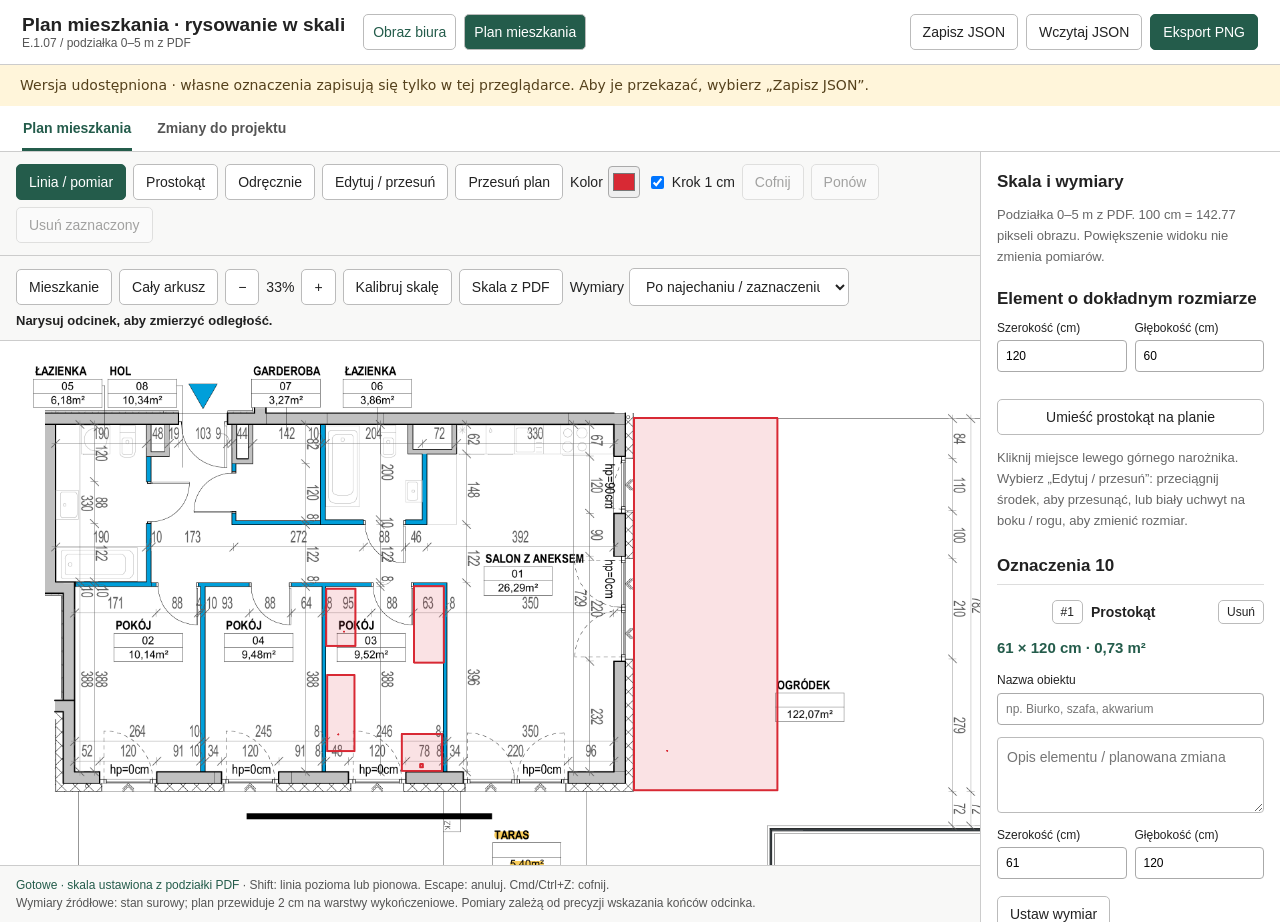
==== plan.html @ 61bb0e5c "Publish apartment plan and project changes for GitHub Pages" ====
<!doctype html><html lang="pl"><meta charset="utf-8"><meta name="viewport" content="width=device-width, initial-scale=1"><meta name="robots" content="noindex, nofollow"><title>Plan mieszkania — pomiary w cm</title>
<style>
*{box-sizing:border-box}body{margin:0;font:14px -apple-system,BlinkMacSystemFont,'Segoe UI',sans-serif;background:#e9e9e7;color:#222}header{display:flex;align-items:center;gap:18px;padding:14px 22px;background:#fff;border-bottom:1px solid #ccc;flex-wrap:wrap}h1{font-size:19px;margin:0}header p{margin:0;color:#555;font-size:12px}button,select{font:inherit;padding:9px 12px;border:1px solid #bbb;background:#fff;border-radius:5px;color:#222;cursor:pointer}button:hover{background:#eee}button:disabled{opacity:.4;cursor:default}button.active,button.primary{background:#245c4b;color:white;border-color:#245c4b}button:focus-visible,textarea:focus-visible{outline:3px solid #368bdb;outline-offset:2px}.actions{margin-left:auto;display:flex;gap:8px;flex-wrap:wrap}.layout{display:grid;grid-template-columns:minmax(0,1fr) 300px;height:calc(100dvh - 76px)}main{min-width:0;display:flex;flex-direction:column}.toolbar{padding:12px 16px;display:flex;align-items:center;gap:7px;flex-wrap:wrap;background:#f8f8f7;border-bottom:1px solid #ccc}.toolbar label{display:flex;align-items:center;gap:5px}input[type=color]{width:32px;height:32px;padding:2px;border:1px solid #aaa;border-radius:4px}.zoom{margin-left:auto;display:flex;align-items:center;gap:6px}.viewport{flex:1;overflow:auto;padding:24px;min-height:240px}.board{position:relative;margin:auto;line-height:0;box-shadow:0 5px 24px #0002}.board img{width:100%;display:block;user-select:none}.board canvas{position:absolute;inset:0;width:100%;height:100%;touch-action:none;cursor:crosshair}footer{padding:10px 16px;background:#f8f8f7;border-top:1px solid #ccc;font-size:12px;color:#555;line-height:1.5}aside{background:#fff;border-left:1px solid #ccc;overflow:auto;padding:20px 16px}aside h2{font-size:17px;margin:0 0 8px}.hint{font-size:13px;color:#666;line-height:1.6}.item{border-top:1px solid #ddd;padding:15px 0}.item.selected{background:#f0f5f2}.itemhead{display:flex;align-items:center;gap:8px;margin-bottom:9px}.badge{border-radius:50%;color:#fff;width:25px;height:25px;display:grid;place-items:center;font-weight:700}.itemhead button{margin-left:auto;padding:4px 8px;font-size:12px}textarea{width:100%;resize:vertical;min-height:76px;border:1px solid #bbb;border-radius:4px;padding:9px;font:inherit;line-height:1.5}.empty{padding:26px 0;color:#666;line-height:1.7}#status{color:#245c4b}#toast{position:fixed;bottom:22px;left:22px;max-width:80vw;background:#222;color:white;padding:12px 18px;border-radius:5px;display:none;z-index:9}@media(max-width:750px){header{padding:12px;gap:10px}.actions{margin-left:0}.layout{height:auto;display:flex;flex-direction:column}.viewport{height:55vh;flex:auto;padding:10px}aside{border-left:0;border-top:1px solid #ccc}.toolbar{padding:10px}.zoom{margin-left:0}footer{font-size:11px}}
main{min-height:0}.viewport{min-height:0}@media(max-width:750px){.viewport{min-height:240px}}
</style>
<style>nav{display:flex;gap:8px}nav a{color:#245c4b;padding:9px;border:1px solid #bbb;border-radius:5px;text-decoration:none}nav a[aria-current]{background:#245c4b;color:white}input[type=number]{width:100%;font:inherit;padding:8px;border:1px solid #aaa;border-radius:4px;margin:5px 0}.dimensions{display:flex;gap:8px;margin:12px 0}.dimensions label{flex:1;min-width:0;font-size:12px}.measurement{font-size:15px;font-weight:600;color:#245c4b}#live{font-size:13px}#calibration{padding:10px;background:#f0f5f2}.layout{height:calc(100dvh - 80px)}@media(max-width:750px){.layout{height:auto}#live{width:100%}}</style><style>input[type=text]{width:100%;font:inherit;padding:8px;border:1px solid #aaa;border-radius:4px;margin:6px 0 12px}#dimensionMode{max-width:220px}.item>label{font-size:12px}</style><style>
.changes-numbered{position:relative;padding-left:28px}.changes-numbered::before{content:attr(data-number);position:absolute;left:0;color:#245c4b;font-weight:600;font-size:14px}
/* Second reading tab extends the existing green and neutral editor. */
[hidden]{display:none!important}.project-tabs{display:flex;gap:24px;padding:0 22px;background:#fff;border-bottom:1px solid #ccc}.project-tabs button{border:0;border-bottom:3px solid transparent;border-radius:0;padding:14px 1px 12px;color:#555;background:transparent;font-weight:600}.project-tabs button[aria-selected=true]{color:#245c4b;border-bottom-color:#245c4b}.project-tabs button:hover{color:#245c4b;background:#f0f5f2}.layout{height:calc(100dvh - 130px)}
.changes-shell{max-width:1112px;margin:0 auto;display:grid;grid-template-columns:210px minmax(0,1fr);gap:36px;padding:40px 24px 80px;align-items:start}.changes-contents{position:sticky;top:24px;border:0;background:transparent;padding:0;overflow:visible}.changes-contents summary{font-weight:600;font-size:13px;color:#555;list-style:none;cursor:default;padding:0 0 16px}.changes-contents summary::-webkit-details-marker{display:none}.changes-contents nav{display:flex;flex-direction:column;gap:4px}.changes-contents a{border:0;border-radius:4px;padding:10px 12px;text-decoration:none;color:#555;font-size:14px;line-height:1.4}.changes-contents a:hover{background:#edf2ee;color:#245c4b}.changes-contents a[aria-current]{background:#dde8e2;color:#245c4b;font-weight:600}.changes-article{display:block;background:#fff;padding:36px 40px 48px;min-width:0;border:1px solid #d5d5d0;line-height:1.75;font-size:16px;overflow-wrap:anywhere}.changes-article h1{font-size:30px;line-height:1.2;letter-spacing:-.025em;margin:0 0 32px}.changes-article h2{font-size:22px;line-height:1.3;color:#245c4b;margin:0 0 24px;letter-spacing:-.015em}.changes-article section+section{border-top:1px solid #deded8;padding-top:36px;margin-top:48px}.changes-article section{scroll-margin-top:24px}.changes-article p{margin:0 0 18px}.changes-article ul,.changes-article ol{padding-left:23px;margin:0 0 18px}.changes-article li{padding-left:4px;margin:0 0 18px}.changes-article figure{margin:20px 0 28px}.changes-article figure+figure{margin-top:-12px}.changes-image{display:block;width:100%;padding:0;border:0;border-radius:0;background:#f4f4f1;cursor:zoom-in;line-height:0}.changes-image:hover{background:#f4f4f1}.changes-image img{display:block;width:100%;height:auto;max-height:none;object-fit:contain}.changes-article figcaption{font-size:12px;line-height:1.5;color:#666;margin-top:7px}.changes-article a{color:#245c4b}.changes-article :focus-visible,.project-tabs :focus-visible,.changes-contents :focus-visible{outline:3px solid #368bdb;outline-offset:3px}#changes-lightbox{padding:0;border:0;max-width:96vw;max-height:94dvh;background:#fff;box-shadow:0 12px 48px #0005}#changes-lightbox::backdrop{background:#101713d9}#changes-lightbox .lightbox-toolbar{position:sticky;top:0;display:flex;align-items:center;justify-content:space-between;gap:16px;background:#fff;padding:12px 16px;border-bottom:1px solid #ddd;font-size:13px}#changes-lightbox .lightbox-image{display:block;max-width:90vw;width:auto;height:auto;max-height:none;margin:auto}#changes-lightbox.actual-size .lightbox-image{max-width:none;width:auto}body:has(#changes-lightbox[open]){overflow:hidden}@media(max-width:750px){.project-tabs{padding:0 12px;gap:20px}.project-tabs button{font-size:13px}.changes-shell{display:block;padding:18px 12px 40px}.changes-contents{position:static;margin:0 0 16px}.changes-contents summary{cursor:pointer;padding:12px;background:#fff;border:1px solid #ccc;border-radius:4px}.changes-contents summary::after{content:'+';float:right}.changes-contents[open] summary::after{content:'−'}.changes-contents nav{padding:8px 0}.changes-article{padding:26px 20px 32px;font-size:16px}.changes-article h1{font-size:27px;margin-bottom:28px}.changes-article h2{font-size:21px}.changes-article section+section{margin-top:36px;padding-top:28px}.layout{height:auto}#changes-lightbox{max-width:98vw}#changes-lightbox .lightbox-image{max-width:96vw}.lightbox-toolbar span{max-width:65vw}}
</style><header><div><h1>Plan mieszkania · rysowanie w skali</h1><p>E.1.07 / podziałka 0–5 m z PDF</p></div><nav><a href="biuro.html">Obraz biura</a> <a href="plan.html" aria-current="page">Plan mieszkania</a></nav><div class="actions"><button id="save">Zapisz JSON</button><button id="import">Wczytaj JSON</button><button id="png" class="primary">Eksport PNG</button></div></header><p style="margin:0;padding:10px 20px;background:#fff5da;color:#55411c;font:14px/1.5 system-ui">Wersja udostępniona · własne oznaczenia zapisują się tylko w tej przeglądarce. Aby je przekazać, wybierz „Zapisz JSON”.</p>
<div class="project-tabs" role="tablist" aria-label="Widok projektu"><button id="plan-tab" role="tab" aria-selected="true" aria-controls="plan-panel">Plan mieszkania</button><button id="changes-tab" role="tab" aria-selected="false" aria-controls="changes-panel" tabindex="-1">Zmiany do projektu</button></div>
<div id="plan-panel" role="tabpanel" aria-labelledby="plan-tab"><div class="layout"><main><div class="toolbar"><button data-tool="line" class="active">Linia / pomiar</button><button data-tool="rect">Prostokąt</button><button data-tool="pen">Odręcznie</button><button data-tool="move">Edytuj / przesuń</button><button data-tool="pan">Przesuń plan</button><label>Kolor <input type="color" id="color" value="#d82934" aria-label="Kolor rysowania"></label><label><input type="checkbox" id="snap" checked> Krok 1 cm</label><button id="undo">Cofnij</button><button id="redo">Ponów</button><button id="deleteSelected" disabled>Usuń zaznaczony</button></div><div class="toolbar"><button id="apartment">Mieszkanie</button><button id="fit">Cały arkusz</button><button id="out" aria-label="Pomniejsz">−</button><span id="zoomLabel"></span><button id="in" aria-label="Powiększ">+</button><button data-tool="calibrate">Kalibruj skalę</button><button id="resetScale">Skala z PDF</button><label>Wymiary <select id="dimensionMode"><option value="hover">Po najechaniu / zaznaczeniu</option><option value="inside">Stale przy bokach</option><option value="hidden">Ukryte</option></select></label><strong id="live" role="status">Narysuj odcinek, aby zmierzyć odległość.</strong></div><div class="viewport" id="viewport"><div class="board" id="board"><img id="photo" src="[data-uri]" alt="Zwymiarowany plan mieszkania E.1.07" draggable="false"><canvas id="canvas" aria-label="Plan do rysowania i pomiaru"></canvas></div></div><footer><span id="status" role="status">Wczytywanie…</span> · Shift: linia pozioma lub pionowa. Escape: anuluj. Cmd/Ctrl+Z: cofnij.<br>Wymiary źródłowe: stan surowy; plan przewiduje 2 cm na warstwy wykończeniowe. Pomiary zależą od precyzji wskazania końców odcinka.</footer></main><aside><h2>Skala i wymiary</h2><p id="scaleInfo" class="hint"></p><div id="calibration" hidden><label>Długość wskazanego odcinka (cm)<input id="known" type="number" value="500" min="0.1" step="0.1"></label><button id="applyScale" class="primary">Ustaw skalę</button><p class="hint">Wskaż dwa końce odcinka o znanej długości. Kalibracja przeliczy wszystkie dotychczasowe oznaczenia.</p></div><h2 style="margin-top:22px">Element o dokładnym rozmiarze</h2><div class="dimensions"><label>Szerokość (cm)<input id="newW" type="number" min="1" max="5000" value="120"></label><label>Głębokość (cm)<input id="newH" type="number" min="1" max="5000" value="60"></label></div><button id="insert" style="width:100%;margin-top:10px">Umieść prostokąt na planie</button><p class="hint">Kliknij miejsce lewego górnego narożnika. Wybierz „Edytuj / przesuń”: przeciągnij środek, aby przesunąć, lub biały uchwyt na boku / rogu, aby zmienić rozmiar.</p><h2 style="margin-top:24px">Oznaczenia <span id="count">0</span></h2><div id="list"></div></aside></div><input id="file" type="file" accept="application/json,.json" hidden><div id="toast" role="status"></div>
</div>
<div id="changes-panel" role="tabpanel" aria-labelledby="changes-tab" hidden><div class="changes-shell"><details class="changes-contents" open><summary>Pomieszczenia</summary><nav aria-label="Spis pomieszczeń"><a href="#changes-entry">Wejście i przedpokój</a><a href="#changes-bathroom-1">Łazienka 1</a><a href="#changes-bathroom-2">Łazienka 2</a><a href="#changes-kitchen">Kuchnia</a><a href="#changes-living">Salon</a><a href="#changes-bedroom">Sypialnia</a><a href="#changes-office">Biuro</a></nav></details><article class="changes-article" aria-labelledby="changes-title">
<h1 id="changes-title">Zmiany do projektu</h1>
<section id="changes-entry" aria-labelledby="changes-entry-title"><h2 id="changes-entry-title">Wejście i przedpokój</h2>
<p class="changes-numbered" data-number="1." data-source-paragraph="3">Dodać dekoracyjny żyrandol z rozetą (zdjęcie poniżej)</p>
<figure class="changes-figure" data-source-paragraph="5"><button type="button" class="changes-image" aria-label="Powiększ ilustrację 1"><img src="project-changes-assets/image10.jpg" alt="Ilustracja 1 z dokumentu — Wejście i przedpokój" width="1588" height="842" loading="eager" decoding="async"></button></figure>
<p class="changes-numbered" data-number="2." data-source-paragraph="6">Zmiana sztukaterii na drzwiach. Sztukateria zaczyna się na drzwiach od sypialni i kończy na drzwiach obok (zdjęcie poniżej). Pomiędzy drzwiami sztukateria a w niej obraz. </p>
<figure class="changes-figure" data-source-paragraph="8"><button type="button" class="changes-image" aria-label="Powiększ ilustrację 2"><img src="project-changes-assets/image15.png" alt="Ilustracja 2 z dokumentu — Wejście i przedpokój" width="1263" height="679" loading="lazy" decoding="async"></button></figure>
<p class="changes-numbered" data-number="3." data-source-paragraph="15">Cała szafka (konsola) w drewnie w kolorze podłogi lub pół tonu ciemniejsza, łącznie z blatem, bez kamienia. Półkę skrócić do ok. połowy szerokości lustra, jak na drugim zdjęciu.</p>
<figure class="changes-figure" data-source-paragraph="16"><button type="button" class="changes-image" aria-label="Powiększ ilustrację 3"><img src="project-changes-assets/image13.jpg" alt="Ilustracja 3 z dokumentu — Wejście i przedpokój" width="1000" height="931" loading="lazy" decoding="async"></button></figure>
<figure class="changes-figure" data-source-paragraph="18"><button type="button" class="changes-image" aria-label="Powiększ ilustrację 4"><img src="project-changes-assets/image9.png" alt="Ilustracja 4 z dokumentu — Wejście i przedpokój" width="289" height="394" loading="lazy" decoding="async"></button></figure>
<p class="changes-numbered" data-number="4." data-source-paragraph="21">Sztukateria zaczynająca się za drzwiami biura i kończy się na ścianie salonu do ok. ⅓ jej długości. Lamele (fale) na ścianie za kanapą do usunięcia. W zamian dodać oświetlenie na ścianie (zdjęcie poniżej)</p>
<figure class="changes-figure" data-source-paragraph="23"><button type="button" class="changes-image" aria-label="Powiększ ilustrację 5"><img src="project-changes-assets/image12.png" alt="Ilustracja 5 z dokumentu — Wejście i przedpokój" width="1245" height="787" loading="lazy" decoding="async"></button></figure>
<p class="changes-numbered" data-number="5." data-source-paragraph="24">Szafa w przedpokoju: zamiast frontów lustrzanych pełne fronty z ramkami i uchwytami z kamienia. Jedno skrzydło lustrzane (zdjęcie poniżej).</p>
<figure class="changes-figure" data-source-paragraph="25"><button type="button" class="changes-image" aria-label="Powiększ ilustrację 6"><img src="project-changes-assets/image5.png" alt="Ilustracja 6 z dokumentu — Wejście i przedpokój" width="1462" height="787" loading="lazy" decoding="async"></button></figure>
<figure class="changes-figure" data-source-paragraph="26"><button type="button" class="changes-image" aria-label="Powiększ ilustrację 7"><img src="project-changes-assets/image21.png" alt="Ilustracja 7 z dokumentu — Wejście i przedpokój" width="1656" height="789" loading="lazy" decoding="async"></button></figure>
</section>
<section id="changes-bathroom-1" aria-labelledby="changes-bathroom-1-title"><h2 id="changes-bathroom-1-title">Łazienka 1</h2>
<p class="changes-numbered" data-number="1." data-source-paragraph="33">Duże dekoracyjne lustro, bardziej okrągłe lub półokrągłe, na całą szerokość umywalki, ale kończące się nad kranem, żeby nie chlapało. Do tego zwisająca dekoracyjne lampy. Bateria podtynkowa, </p>
<figure class="changes-figure" data-source-paragraph="35"><button type="button" class="changes-image" aria-label="Powiększ ilustrację 8"><img src="project-changes-assets/image11.jpg" alt="Ilustracja 8 z dokumentu — Łazienka 1" width="1092" height="1440" loading="lazy" decoding="async"></button></figure>
<figure class="changes-figure" data-source-paragraph="36"><button type="button" class="changes-image" aria-label="Powiększ ilustrację 9"><img src="project-changes-assets/image36.png" alt="Ilustracja 9 z dokumentu — Łazienka 1" width="585" height="784" loading="lazy" decoding="async"></button></figure>
<p class="changes-numbered" data-number="2." data-source-paragraph="37">Zmiana zabudowy za WC jak poniżej (do przedyskutowania płytki)</p>
<figure class="changes-figure" data-source-paragraph="39"><button type="button" class="changes-image" aria-label="Powiększ ilustrację 10"><img src="project-changes-assets/image23.png" alt="Ilustracja 10 z dokumentu — Łazienka 1" width="1402" height="790" loading="lazy" decoding="async"></button></figure>
<p class="changes-numbered" data-number="3." data-source-paragraph="43">Kamienna umywalka i bateria podtynkowa.</p>
<figure class="changes-figure" data-source-paragraph="44"><button type="button" class="changes-image" aria-label="Powiększ ilustrację 11"><img src="project-changes-assets/image39.jpg" alt="Ilustracja 11 z dokumentu — Łazienka 1" width="1000" height="777" loading="lazy" decoding="async"></button></figure>
<p class="changes-numbered" data-number="4." data-source-paragraph="47">Sufit nad prysznicem: prosimy o biały zamiast czarnego (czy jest powód, dla którego jest czarny?).</p>
<figure class="changes-figure" data-source-paragraph="48"><button type="button" class="changes-image" aria-label="Powiększ ilustrację 12"><img src="project-changes-assets/image2.jpg" alt="Ilustracja 12 z dokumentu — Łazienka 1" width="1147" height="505" loading="lazy" decoding="async"></button></figure>
</section>
<section id="changes-bathroom-2" aria-labelledby="changes-bathroom-2-title"><h2 id="changes-bathroom-2-title">Łazienka 2</h2>
<p class="changes-numbered" data-number="1." data-source-paragraph="51">Tapeta do wymiany.</p>
<figure class="changes-figure" data-source-paragraph="52"><button type="button" class="changes-image" aria-label="Powiększ ilustrację 13"><img src="project-changes-assets/image7.jpg" alt="Ilustracja 13 z dokumentu — Łazienka 2" width="1498" height="821" loading="lazy" decoding="async"></button></figure>
<p data-source-paragraph="53"><span style="color:#737380"><em>Obecnie: tapeta do wymiany</em></span></p>
<p data-source-paragraph="54">Nowa tapeta: czarno-szaro-biała, z motywem lasu, możliwie najbardziej zbliżona do tej z przykładu.</p>
<figure class="changes-figure" data-source-paragraph="55"><button type="button" class="changes-image" aria-label="Powiększ ilustrację 14"><img src="project-changes-assets/image14.jpg" alt="Ilustracja 14 z dokumentu — Łazienka 2" width="1000" height="748" loading="lazy" decoding="async"></button></figure>
<p data-source-paragraph="57"><span style="color:#595966"><strong><em>Poniżej tapety z Wonderwall które mogłyby być wykorzystane w łazience: Bellagio, Tropic (w kolorze czarno-białym), Whisper, Greta, Notte 350557</em></strong></span></p>
<p class="changes-numbered" data-number="2." data-source-paragraph="58">Szafki w ciepłym odcieniu fango (szaro-brązowym), a nie w chłodnej szarości.</p>
<figure class="changes-figure" data-source-paragraph="59"><button type="button" class="changes-image" aria-label="Powiększ ilustrację 15"><img src="project-changes-assets/image3.jpg" alt="Ilustracja 15 z dokumentu — Łazienka 2" width="1000" height="1277" loading="lazy" decoding="async"></button></figure>
<p data-source-paragraph="60">Przykładowy kolor:</p>
<figure class="changes-figure" data-source-paragraph="61"><button type="button" class="changes-image" aria-label="Powiększ ilustrację 16"><img src="project-changes-assets/image4.jpg" alt="Ilustracja 16 z dokumentu — Łazienka 2" width="1000" height="462" loading="lazy" decoding="async"></button></figure>
<p class="changes-numbered" data-number="3." data-source-paragraph="63">Zrobić klasyczną obudowę (opaski) wokół drzwi, jak na wzorze.</p>
<figure class="changes-figure" data-source-paragraph="64"><button type="button" class="changes-image" aria-label="Powiększ ilustrację 17"><img src="project-changes-assets/image35.jpg" alt="Ilustracja 17 z dokumentu — Łazienka 2" width="1000" height="1126" loading="lazy" decoding="async"></button></figure>
<p class="changes-numbered" data-number="4." data-source-paragraph="67">Duży, ozdobny stojący kran za umywalką </p>
<figure class="changes-figure" data-source-paragraph="68"><button type="button" class="changes-image" aria-label="Powiększ ilustrację 18"><img src="project-changes-assets/image28.jpg" alt="Ilustracja 18 z dokumentu — Łazienka 2" width="1000" height="606" loading="lazy" decoding="async"></button></figure>
<p class="changes-numbered" data-number="5." data-source-paragraph="70">Zrobić wizualizację z płytkami poniżej </p>
<figure class="changes-figure" data-source-paragraph="72"><button type="button" class="changes-image" aria-label="Powiększ ilustrację 19"><img src="project-changes-assets/image30.png" alt="Ilustracja 19 z dokumentu — Łazienka 2" width="934" height="811" loading="lazy" decoding="async"></button></figure>
</section>
<section id="changes-kitchen" aria-labelledby="changes-kitchen-title"><h2 id="changes-kitchen-title">Kuchnia</h2>
<p class="changes-numbered" data-number="1." data-source-paragraph="76">Kamień na ścianie sięga za wysoko: ma się kończyć na linii zaznaczonej na zdjęciu (do linii kontaktów).</p>
<figure class="changes-figure" data-source-paragraph="77"><button type="button" class="changes-image" aria-label="Powiększ ilustrację 20"><img src="project-changes-assets/image18.jpg" alt="Ilustracja 20 z dokumentu — Kuchnia" width="2048" height="747" loading="lazy" decoding="async"></button></figure>
<p class="changes-numbered" data-number="2." data-source-paragraph="79">Zlew do przesunięcia w lewo.</p>
<figure class="changes-figure" data-source-paragraph="80"><button type="button" class="changes-image" aria-label="Powiększ ilustrację 21"><img src="project-changes-assets/image34.jpg" alt="Ilustracja 21 z dokumentu — Kuchnia" width="1000" height="1380" loading="lazy" decoding="async"></button></figure>
<p class="changes-numbered" data-number="3." data-source-paragraph="82">Półka o połowę płytsza (przednia połowa głębokości do usunięcia, przekrój na zdjęciu). Długość bez zmian: od ściany do ściany po obu stronach komina. Ma być dekoracyjna, tylko na książkę i pieprzniczkę.</p>
<figure class="changes-figure" data-source-paragraph="83"><button type="button" class="changes-image" aria-label="Powiększ ilustrację 22"><img src="project-changes-assets/image16.jpg" alt="Ilustracja 22 z dokumentu — Kuchnia" width="1110" height="580" loading="lazy" decoding="async"></button></figure>
<p class="changes-numbered" data-number="4." data-source-paragraph="85">Kinkiet do przesunięcia tak, żeby był w równej odległości od obu krawędzi ściany oraz kinkiet w innym klimacie (zdjęcie poniżej) </p>
<figure class="changes-figure" data-source-paragraph="86"><button type="button" class="changes-image" aria-label="Powiększ ilustrację 23"><img src="project-changes-assets/image1.jpg" alt="Ilustracja 23 z dokumentu — Kuchnia" width="1110" height="580" loading="lazy" decoding="async"></button></figure>
<figure class="changes-figure" data-source-paragraph="87"><button type="button" class="changes-image" aria-label="Powiększ ilustrację 24"><img src="project-changes-assets/image17.png" alt="Ilustracja 24 z dokumentu — Kuchnia" width="910" height="729" loading="lazy" decoding="async"></button></figure>
<p class="changes-numbered" data-number="5." data-source-paragraph="89">Kolor blatu piaskowy, taki jak w showroomie (prosimy o podanie producenta i kodu)</p>
<figure class="changes-figure" data-source-paragraph="90"><button type="button" class="changes-image" aria-label="Powiększ ilustrację 25"><img src="project-changes-assets/image29.jpg" alt="Ilustracja 25 z dokumentu — Kuchnia" width="924" height="256" loading="lazy" decoding="async"></button></figure>
<p class="changes-numbered" data-number="6." data-source-paragraph="93">Hokery bez oparcia, z możliwością wsunięcia pod blat.</p>
<figure class="changes-figure" data-source-paragraph="94"><button type="button" class="changes-image" aria-label="Powiększ ilustrację 26"><img src="project-changes-assets/image6.png" alt="Ilustracja 26 z dokumentu — Kuchnia" width="700" height="711" loading="lazy" decoding="async"></button></figure>
</section>
<section id="changes-living" aria-labelledby="changes-living-title"><h2 id="changes-living-title">Salon</h2>
<p class="changes-numbered" data-number="1." data-source-paragraph="96">Stół z jaśniejszego dębu, ale nie tak jasnego jak podłoga, z obłym blatem (owal albo mocno zaokrąglone narożniki), żeby było mniej kanciastych form.</p>
<figure class="changes-figure" data-source-paragraph="97"><button type="button" class="changes-image" aria-label="Powiększ ilustrację 27"><img src="project-changes-assets/image25.jpg" alt="Ilustracja 27 z dokumentu — Salon" width="1000" height="649" loading="lazy" decoding="async"></button></figure>
<p class="changes-numbered" data-number="2." data-source-paragraph="100">Ściana przy kanapie: gładka, bez lameli i pasa LED, na niej ramy ze sztukaterii. W ramie ze sztukaterią zaczynającą się w korytarzu (beżowe tło) beżowa tapeta która jest na ścianie z łazienką i garderobą. </p>
<figure class="changes-figure" data-source-paragraph="101"><button type="button" class="changes-image" aria-label="Powiększ ilustrację 28"><img src="project-changes-assets/image8.png" alt="Ilustracja 28 z dokumentu — Salon" width="1507" height="799" loading="lazy" decoding="async"></button></figure>
<figure class="changes-figure" data-source-paragraph="102"><button type="button" class="changes-image" aria-label="Powiększ ilustrację 29"><img src="project-changes-assets/image33.png" alt="Ilustracja 29 z dokumentu — Salon" width="1504" height="792" loading="lazy" decoding="async"></button></figure>
<figure class="changes-figure" data-source-paragraph="103"><button type="button" class="changes-image" aria-label="Powiększ ilustrację 30"><img src="project-changes-assets/image27.png" alt="Ilustracja 30 z dokumentu — Salon" width="1231" height="792" loading="lazy" decoding="async"></button></figure>
<figure class="changes-figure" data-source-paragraph="104"><button type="button" class="changes-image" aria-label="Powiększ ilustrację 31"><img src="project-changes-assets/image24.png" alt="Ilustracja 31 z dokumentu — Salon" width="1225" height="796" loading="lazy" decoding="async"></button></figure>
<figure class="changes-figure" data-source-paragraph="105"><button type="button" class="changes-image" aria-label="Powiększ ilustrację 32"><img src="project-changes-assets/image12.png" alt="Ilustracja 32 z dokumentu — Salon" width="1245" height="787" loading="lazy" decoding="async"></button></figure>
<p class="changes-numbered" data-number="3." data-source-paragraph="108">Półka RTV bez kominka; biała ryflowana ściana zza (taka jak na Pani inspiracji zza kanapą). Planujemy telewizor 75–85 cali: orientacyjna szerokość obudowy to ok. 167 cm dla 75 cali i ok. 189–190 cm dla 85 cali, zależnie od modelu. Prosimy uwzględnić w projekcie również wariant 85 cali; dokładne wymiary potwierdzimy po wyborze modelu. Rezygnujemy z zabudowanej ścianki. Możemy jakoś pomyśleć od góry oświetlenia tej ściany. </p>
<figure class="changes-figure" data-source-paragraph="109"><button type="button" class="changes-image" aria-label="Powiększ ilustrację 33"><img src="project-changes-assets/image38.png" alt="Ilustracja 33 z dokumentu — Salon" width="1195" height="748" loading="lazy" decoding="async"></button></figure>
<figure class="changes-figure" data-source-paragraph="111"><button type="button" class="changes-image" aria-label="Powiększ ilustrację 34"><img src="project-changes-assets/image32.png" alt="Ilustracja 34 z dokumentu — Salon" width="1194" height="742" loading="lazy" decoding="async"></button></figure>
</section>
<section id="changes-bedroom" aria-labelledby="changes-bedroom-title"><h2 id="changes-bedroom-title">Sypialnia</h2>
<p class="changes-numbered" data-number="1." data-source-paragraph="116">Zmieniamy kształt sztukaterii za łóżkiem na półokrągły. Zostawiamy kolor ściany oraz tapety. W jednej sztukaterii tak jak na wizualizacji zostawiamy lustro.</p>
<p class="changes-numbered" data-number="2." data-source-paragraph="117">Ściana na przeciwko łóżka robimy w strukturalnej tapecie w odcieniach beżu.</p>
<p class="changes-numbered" data-number="3." data-source-paragraph="118">Zmieniamy kinkiety w kolorze złota i bardziej retro. </p>
<p class="changes-numbered" data-number="4." data-source-paragraph="119">Zmieniamy szafę na zabudowaną, kolory beżu. </p>
<p class="changes-numbered" data-number="5." data-source-paragraph="120">Usuwamy sztukaterie na suficie. W zamian robimy dekoracyjną obwódkę na suficie (zdjęcie poniżej)</p>
<p class="changes-numbered" data-number="6." data-source-paragraph="121">Szafki nocne wiszące. </p>
<p class="changes-numbered" data-number="7." data-source-paragraph="122">Przy żyrandolu rozeta i duży piękny materiałowy/ strukturalny żyrandol.</p>
<figure class="changes-figure" data-source-paragraph="123"><button type="button" class="changes-image" aria-label="Powiększ ilustrację 35"><img src="project-changes-assets/image20.png" alt="Ilustracja 35 z dokumentu — Sypialnia" width="1189" height="808" loading="lazy" decoding="async"></button></figure>
<p class="changes-numbered" data-number="8." data-source-paragraph="126">Elektryka przy łóżku: włącznik światła sufitowego przy drzwiach i przy łóżku (układ schodowy), osobne włączniki lamp wiszących po obu stronach łóżka, gniazda z USB przy obu szafkach nocnych.</p>
</section>
<section id="changes-office" aria-labelledby="changes-office-title"><h2 id="changes-office-title">Biuro</h2>
<p data-source-paragraph="129"><span style="color:#595966"><em>Zmieniamy biuro tak jak poniżej w wizualizacjach. </em></span></p>
<p class="changes-numbered" data-number="1." data-source-paragraph="130"><span style="color:#595966"><em>Robimy całą ścianę w zabudowanych bezowych szafkach. Poniżej puszczamy taśmę led na całej długości. Szafki nie głębokie. </em></span></p>
<p class="changes-numbered" data-number="2." data-source-paragraph="131"><span style="color:#595966"><em>Poniżej na całej długości robimy czarne lamele. </em></span></p>
<p class="changes-numbered" data-number="3." data-source-paragraph="132"><span style="color:#595966"><em>Usuwamy narożnik a w jego miejsce wstawiamy rudy/ brązowy fotel z mini stolikiem na kawę. </em></span></p>
<p class="changes-numbered" data-number="4." data-source-paragraph="133"><span style="color:#595966"><em>Robimy dekoracyjną ścianę w obłej sztukaterii. </em></span></p>
<p class="changes-numbered" data-number="5." data-source-paragraph="134"><span style="color:#595966"><em>Szafa która była w sypialni zaaranżujemy  ją do biura (duża szafa z miejscem do przechowywania ubrań)</em></span></p>
<p class="changes-numbered" data-number="6." data-source-paragraph="135"><span style="color:#595966"><em>Ściana z drzwiami robimy czarną ale mocno zastanawiamy się nad jakąś ciemną tapetą - do przedyskutowania</em></span></p>
<p class="changes-numbered" data-number="7." data-source-paragraph="136"><span style="color:#595966"><em>Nie robimy firan tylko masywne drewniane rolety.  </em></span></p>
<p class="changes-numbered" data-number="8." data-source-paragraph="137"><span style="color:#595966"><em>Na linii z grzejnikiem kończymy linię półek wiszących. </em></span></p>
<p class="changes-numbered" data-number="9." data-source-paragraph="138"><span style="color:#595966"><em>Zróbmy maskowany karnisz wraz z ledem jakbyśmy w przyszłości chcieli zrobić zasłony lub dla włączenia led przy roletach. </em></span></p>
<figure class="changes-figure" data-source-paragraph="139"><button type="button" class="changes-image" aria-label="Powiększ ilustrację 36"><img src="project-changes-assets/image37.png" alt="Ilustracja 36 z dokumentu — Biuro" width="1524" height="793" loading="lazy" decoding="async"></button></figure>
<figure class="changes-figure" data-source-paragraph="141"><button type="button" class="changes-image" aria-label="Powiększ ilustrację 37"><img src="project-changes-assets/image22.png" alt="Ilustracja 37 z dokumentu — Biuro" width="1504" height="789" loading="lazy" decoding="async"></button></figure>
<figure class="changes-figure" data-source-paragraph="141"><button type="button" class="changes-image" aria-label="Powiększ ilustrację 38"><img src="project-changes-assets/image26.png" alt="Ilustracja 38 z dokumentu — Biuro" width="1728" height="910" loading="lazy" decoding="async"></button></figure>
<figure class="changes-figure" data-source-paragraph="142"><button type="button" class="changes-image" aria-label="Powiększ ilustrację 39"><img src="project-changes-assets/image19.png" alt="Ilustracja 39 z dokumentu — Biuro" width="1728" height="910" loading="lazy" decoding="async"></button></figure>
<figure class="changes-figure" data-source-paragraph="142"><button type="button" class="changes-image" aria-label="Powiększ ilustrację 40"><img src="project-changes-assets/image31.png" alt="Ilustracja 40 z dokumentu — Biuro" width="1728" height="910" loading="lazy" decoding="async"></button></figure>
<figure class="changes-figure" data-source-paragraph="143"><button type="button" class="changes-image" aria-label="Powiększ ilustrację 41"><img src="project-changes-assets/image40.png" alt="Ilustracja 41 z dokumentu — Biuro" width="1324" height="896" loading="lazy" decoding="async"></button></figure>
</section>
</article></div></div><dialog id="changes-lightbox" aria-label="Ilustracja w pełnym rozmiarze"><div class="lightbox-toolbar"><span id="lightbox-caption"></span><button type="button" id="actual-lightbox" aria-pressed="false">Oryginalny rozmiar</button><button type="button" id="close-lightbox">Zamknij</button></div><img class="lightbox-image" src="project-changes-assets/image10.jpg" alt="" loading="lazy"></dialog>
<script>
const $=s=>document.querySelector(s),image=$('#photo'),canvas=$('#canvas'),ctx=canvas.getContext('2d');
const imageId='apartment-e107-plan-v1',key=imageId,DEFAULT_SCALE=(767.609375-590.488281)*4800/1191/500;
let state={scale:DEFAULT_SCALE,scaleSource:'Podziałka 0–5 m z PDF',annotations:[]},history=[],future=[],tool='line',draft=null,selected=null,zoom=1,drag=null,calibration=null,insertSize=null,saveTimer,saveChain=Promise.resolve();
let hovered=null,dimensionMode=localStorage.getItem('plan-dimension-mode')||'hover';
const clone=x=>JSON.parse(JSON.stringify(x)),cm=n=>(n/state.scale).toLocaleString('pl-PL',{maximumFractionDigits:1}),f=n=>Number(n.toFixed(1));
function toast(s){$('#toast').textContent=s;$('#toast').style.display='block';setTimeout(()=>$('#toast').style.display='none',3500)}
function payload(){return {version:1,imageId,imageWidth:image.naturalWidth,imageHeight:image.naturalHeight,coordinateSystem:'original-image-pixels',updatedAt:new Date().toISOString(),...state}}
function checkpoint(){history.push(clone(state));if(history.length>80)history.shift();future=[]}
function persist(){try{localStorage.setItem(key,JSON.stringify(payload()));$('#status').textContent='Zapisano w tej przeglądarce · pobierz JSON, aby przekazać zmiany'}catch{$('#status').textContent='Zapis w przeglądarce niedostępny — pobierz JSON'}}
function setTool(t){tool=t;draft=null;drag=null;insertSize=null;document.querySelectorAll('[data-tool]').forEach(b=>{b.classList.toggle('active',b.dataset.tool===t);b.setAttribute('aria-pressed',b.dataset.tool===t)});canvas.style.cursor=t==='pan'?'grab':t==='move'?'move':'crosshair';$('#calibration').hidden=t!=='calibrate';draw()}
function point(e){const r=canvas.getBoundingClientRect();return {x:Math.min(canvas.width,Math.max(0,(e.clientX-r.left)/r.width*canvas.width)),y:Math.min(canvas.height,Math.max(0,(e.clientY-r.top)/r.height*canvas.height))}}
function snapped(p){return $('#snap').checked?{x:Math.round(p.x/state.scale)*state.scale,y:Math.round(p.y/state.scale)*state.scale}:p}
function metric(a){let p=a.points,dx=Math.abs(p.at(-1).x-p[0].x),dy=Math.abs(p.at(-1).y-p[0].y);if(a.type==='rect')return `${cm(dx)} × ${cm(dy)} cm · ${(dx*dy/state.scale**2/10000).toLocaleString('pl-PL',{maximumFractionDigits:2})} m²`;const length=a.type==='pen'?p.slice(1).reduce((n,q,i)=>n+Math.hypot(q.x-p[i].x,q.y-p[i].y),0):Math.hypot(dx,dy);return `${cm(length)} cm${a.type==='pen'?' (długość śladu)':''}`}
function label(c,text,x,y,u){c.font=`600 ${13*u}px sans-serif`;const w=c.measureText(text).width+12*u,h=24*u;x=Math.min(canvas.width-w,Math.max(0,x));y=Math.min(canvas.height-h,Math.max(0,y));c.fillStyle='#fff';c.fillRect(x,y,w,h);c.strokeStyle='#222';c.lineWidth=.5*u;c.strokeRect(x,y,w,h);c.fillStyle='#111';c.textBaseline='middle';c.fillText(text,x+6*u,y+h/2)}
function showDimensions(a,exporting=false){return a===draft||a.type==='calibrate'||(dimensionMode!=='hidden'&&(dimensionMode==='inside'||exporting||a.id===hovered||a.id===selected))}
function centeredText(c,text,x,y,u,maxWidth=Infinity,angle=0){c.save();c.translate(x,y);c.rotate(angle);c.font=`600 ${12*u}px sans-serif`;let width=c.measureText(text).width;if(width>maxWidth&&maxWidth>0){const factor=maxWidth/width;c.font=`600 ${12*u*factor}px sans-serif`;width=maxWidth}c.fillStyle='#fffffff0';c.fillRect(-width/2-4*u,-9*u,width+8*u,18*u);c.fillStyle='#222';c.textAlign='center';c.textBaseline='middle';c.fillText(text,0,0);c.restore()}
function drawOne(c,a,u=1/zoom,exporting=false){const p=a.points;c.save();c.strokeStyle=a.color;c.lineWidth=(a.id===selected&&!exporting?3:2)*u;c.lineJoin='round';c.lineCap='round';if(a.id===selected&&!exporting)c.setLineDash([6*u,3*u]);c.beginPath();if(a.type==='rect'){c.fillStyle=a.color+'22';c.fillRect(p[0].x,p[0].y,p[1].x-p[0].x,p[1].y-p[0].y);c.strokeRect(p[0].x,p[0].y,p[1].x-p[0].x,p[1].y-p[0].y)}else{c.moveTo(p[0].x,p[0].y);p.slice(1).forEach(q=>c.lineTo(q.x,q.y));c.stroke()}c.setLineDash([]);
const x=Math.min(p[0].x,p.at(-1).x),y=Math.min(p[0].y,p.at(-1).y),w=Math.abs(p.at(-1).x-p[0].x),h=Math.abs(p.at(-1).y-p[0].y);
if(a.type==='rect'){
 if(a.name?.trim())centeredText(c,a.name.trim(),x+w/2,y+h/2,u,Math.max(w-16*u,8*u));
 if(showDimensions(a,exporting)){if(w>40*u&&h>28*u){centeredText(c,cm(w)+' cm',x+w/2,y+7*u,u*.75,w-16*u);centeredText(c,cm(h)+' cm',x+w-7*u,y+h/2,u*.75,h-8*u,-Math.PI/2)}else label(c,metric(a),x,y-28*u,u)}
}else{
 if(a.name?.trim())centeredText(c,a.name.trim(),x+w/2,y+h/2+14*u,u);
 if(showDimensions(a,exporting))label(c,a.type==='calibrate'?'Odcinek kalibracji':metric(a),x,y-28*u,u);
}
if(a.id===selected&&!exporting)for(const q of handles(a)){c.fillStyle='#fff';c.strokeStyle=a.color;c.lineWidth=2*u;c.fillRect(q.x-5*u,q.y-5*u,10*u,10*u);c.strokeRect(q.x-5*u,q.y-5*u,10*u,10*u)}
c.restore()}
function draw(){$('#deleteSelected').disabled=!state.annotations.some(a=>a.id===selected);ctx.clearRect(0,0,canvas.width,canvas.height);state.annotations.forEach(a=>drawOne(ctx,a));if(draft)drawOne(ctx,draft);if(calibration&&tool==='calibrate')drawOne(ctx,calibration);$('#undo').disabled=!history.length;$('#redo').disabled=!future.length;$('#scaleInfo').textContent=`${state.scaleSource}. 100 cm = ${(100*state.scale).toFixed(2)} pikseli obrazu. Powiększenie widoku nie zmienia pomiarów.`}
function refresh(save=true){renderList();draw();if(save)persist()}
function renderList(){const list=$('#list');list.replaceChildren();$('#count').textContent=state.annotations.length;if(!state.annotations.length){const p=document.createElement('p');p.className='empty';p.textContent='Przeciągnij po planie, aby narysować linię lub prostokąt. Wymiar zobaczysz już podczas rysowania.';list.append(p)}for(const a of state.annotations){const card=document.createElement('div');card.className='item'+(a.id===selected?' selected':'');const h=document.createElement('div');h.className='itemhead';const b=document.createElement('button');b.textContent='#'+a.id;b.onclick=()=>{selected=a.id;setTool('move');refresh(false)};const title=document.createElement('strong');title.textContent=a.name?.trim()||{rect:'Prostokąt',line:'Linia',pen:'Ślad'}[a.type];const del=document.createElement('button');del.textContent='Usuń';del.setAttribute('aria-label','Usuń element '+a.id);del.onclick=()=>{checkpoint();state.annotations=state.annotations.filter(x=>x.id!==a.id);refresh()};h.append(b,title,del);const m=document.createElement('p');m.className='measurement';m.textContent=metric(a);card.append(h,m);const nameLabel=document.createElement('label');nameLabel.textContent='Nazwa obiektu';const nameInput=document.createElement('input');nameInput.type='text';nameInput.maxLength=80;nameInput.value=a.name||'';nameInput.placeholder='np. Biurko, szafa, akwarium';nameInput.setAttribute('aria-label','Nazwa obiektu '+a.id);let naming=false;nameInput.onfocus=()=>naming=false;nameInput.oninput=()=>{if(!naming){checkpoint();naming=true}a.name=nameInput.value;title.textContent=a.name.trim()||{rect:'Prostokąt',line:'Linia',pen:'Ślad'}[a.type];persist();draw()};nameLabel.append(nameInput);card.append(nameLabel);const note=document.createElement('textarea');note.value=a.note;note.placeholder='Opis elementu / planowana zmiana';note.setAttribute('aria-label','Opis elementu '+a.id);let edited=false;note.onfocus=()=>edited=false;note.oninput=()=>{if(!edited){checkpoint();edited=true}a.note=note.value;persist();draw()};card.append(note);if(a.type==='rect'||a.type==='line'){const dims=document.createElement('div');dims.className='dimensions';let values=a.type==='rect'?[['Szerokość',Math.abs(a.points[1].x-a.points[0].x)/state.scale],['Głębokość',Math.abs(a.points[1].y-a.points[0].y)/state.scale]]:[['Długość',Math.hypot(a.points[1].x-a.points[0].x,a.points[1].y-a.points[0].y)/state.scale]];const inputs=values.map(([text,value])=>{const l=document.createElement('label');l.textContent=text+' (cm)';const n=document.createElement('input');n.type='number';n.min='.1';n.max='10000';n.step='.1';n.value=f(value);n.setAttribute('aria-label',text+' elementu '+a.id);l.append(n);dims.append(l);return n});const apply=document.createElement('button');apply.textContent='Ustaw wymiar';apply.onclick=()=>{const v=inputs.map(x=>Number(x.value));if(v.some(x=>!Number.isFinite(x)||x<=0||x>10000)){toast('Podaj dodatni wymiar do 10000 cm.');return}checkpoint();const p=a.points;if(a.type==='rect'){p[1]={x:p[0].x+v[0]*state.scale,y:p[0].y+v[1]*state.scale}}else{const angle=Math.atan2(p[1].y-p[0].y,p[1].x-p[0].x);p[1]={x:p[0].x+Math.cos(angle)*v[0]*state.scale,y:p[0].y+Math.sin(angle)*v[0]*state.scale}}refresh()};card.append(dims,apply)}list.append(card)}}
function resize(){canvas.width=image.naturalWidth;canvas.height=image.naturalHeight;$('#board').style.width=image.naturalWidth*zoom+'px';$('#zoomLabel').textContent=Math.round(zoom*100)+'%';draw()}
function fit(){zoom=($('#viewport').clientWidth-48)/image.naturalWidth;resize();$('#viewport').scrollTo(0,0)}
function apartment(){zoom=Math.min(($('#viewport').clientWidth-48)/(image.naturalWidth*.40),($('#viewport').clientHeight-48)/(image.naturalHeight*.42));resize();$('#viewport').scrollTo(image.naturalWidth*.05*zoom,image.naturalHeight*.105*zoom)}
function scale(factor){const v=$('#viewport'),cx=(v.scrollLeft+v.clientWidth/2)/zoom,cy=(v.scrollTop+v.clientHeight/2)/zoom;zoom=Math.min(3,Math.max(.08,zoom*factor));resize();v.scrollTo(cx*zoom-v.clientWidth/2,cy*zoom-v.clientHeight/2)}
function distanceToSegment(q,a,b){const dx=b.x-a.x,dy=b.y-a.y,t=Math.max(0,Math.min(1,((q.x-a.x)*dx+(q.y-a.y)*dy)/(dx*dx+dy*dy||1)));return Math.hypot(q.x-a.x-t*dx,q.y-a.y-t*dy)}
function hit(p){return [...state.annotations].reverse().find(a=>{const q=a.points;if(a.type==='rect')return p.x>=Math.min(q[0].x,q[1].x)-8/zoom&&p.x<=Math.max(q[0].x,q[1].x)+8/zoom&&p.y>=Math.min(q[0].y,q[1].y)-8/zoom&&p.y<=Math.max(q[0].y,q[1].y)+8/zoom;return q.slice(1).some((b,i)=>distanceToSegment(p,q[i],b)<10/zoom)})}
function handles(a){const p=a.points;if(a.type==='rect'){const x=Math.min(p[0].x,p[1].x),y=Math.min(p[0].y,p[1].y),r=Math.max(p[0].x,p[1].x),b=Math.max(p[0].y,p[1].y),cx=(x+r)/2,cy=(y+b)/2;return [{key:'nw',x,y},{key:'n',x:cx,y},{key:'ne',x:r,y},{key:'e',x:r,y:cy},{key:'se',x:r,y:b},{key:'s',x:cx,y:b},{key:'sw',x,y:b},{key:'w',x,y:cy}]}if(a.type==='line')return [{...p[0],key:'start'},{...p[1],key:'end'}];return []}
function handleAt(p){const a=state.annotations.find(x=>x.id===selected);if(!a)return null;const h=handles(a).filter(q=>Math.abs(q.x-p.x)<=10/zoom&&Math.abs(q.y-p.y)<=10/zoom).sort((a,b)=>Math.hypot(a.x-p.x,a.y-p.y)-Math.hypot(b.x-p.x,b.y-p.y))[0];return h?{a,h}:null}
function handleCursor(h){return {nw:'nwse-resize',se:'nwse-resize',ne:'nesw-resize',sw:'nesw-resize',n:'ns-resize',s:'ns-resize',w:'ew-resize',e:'ew-resize',start:'crosshair',end:'crosshair'}[h.key]}
canvas.onpointerdown=e=>{if(e.button!==0)return;e.preventDefault();canvas.setPointerCapture(e.pointerId);const p=point(e);if(tool==='pan'){drag={screen:{x:e.clientX,y:e.clientY},scroll:{x:$('#viewport').scrollLeft,y:$('#viewport').scrollTop}};return}if(tool==='move'){const handle=handleAt(p);const a=handle?.a||hit(p);selected=a?.id??null;if(a){checkpoint();drag={start:p,original:clone(a.points),a,handle:handle?.h.key};$('#live').textContent='Przeciągnij biały uchwyt, aby zmienić rozmiar. Środek obiektu służy do przesuwania.'}refresh(false);return}if(insertSize){const start=snapped(p);checkpoint();state.annotations.push({id:Math.max(0,...state.annotations.map(a=>a.id))+1,type:'rect',color:$('#color').value,points:[start,{x:start.x+insertSize.w*state.scale,y:start.y+insertSize.h*state.scale}],note:''});selected=null;hovered=null;setTool('move');$('#live').textContent='Gotowe — najedź na obiekt, aby zobaczyć wymiary.';refresh();return}const start=tool==='calibrate'?p:snapped(p);draft={id:tool==='calibrate'?null:Math.max(0,...state.annotations.map(a=>a.id))+1,type:tool,color:$('#color').value,points:[start,{...start}],note:''};draw()};
canvas.onpointermove=e=>{if(drag){if(tool==='pan'){$('#viewport').scrollTo(drag.scroll.x-e.clientX+drag.screen.x,drag.scroll.y-e.clientY+drag.screen.y)}else if(drag.a){const p=point(e);let dx=p.x-drag.start.x,dy=p.y-drag.start.y;if($('#snap').checked){dx=Math.round(dx/state.scale)*state.scale;dy=Math.round(dy/state.scale)*state.scale}if(drag.handle){const q=drag.original,k=drag.handle,min=state.scale;if(drag.a.type==='rect'){let left=Math.min(q[0].x,q[1].x),right=Math.max(q[0].x,q[1].x),top=Math.min(q[0].y,q[1].y),bottom=Math.max(q[0].y,q[1].y);if(k.includes('w'))left=Math.min(right-min,left+dx);if(k.includes('e'))right=Math.max(left+min,right+dx);if(k.includes('n'))top=Math.min(bottom-min,top+dy);if(k.includes('s'))bottom=Math.max(top+min,bottom+dy);drag.a.points=[{x:left,y:top},{x:right,y:bottom}]}else{drag.a.points=clone(q);const index=k==='start'?0:1;drag.a.points[index]={x:q[index].x+dx,y:q[index].y+dy}}}else drag.a.points=drag.original.map(q=>({x:q.x+dx,y:q.y+dy}));$('#live').textContent=metric(drag.a);draw()}return}if(!draft){const pos=point(e);if(tool==='move'){const h=handleAt(pos);canvas.style.cursor=h?handleCursor(h.h):hit(pos)?'move':'default'}const id=hit(pos)?.id??null;if(id!==hovered){hovered=id;draw()}return}let p=tool==='calibrate'?point(e):snapped(point(e));const start=draft.points[0];if(e.shiftKey&&tool!=='pen'){if(Math.abs(p.x-start.x)>Math.abs(p.y-start.y))p.y=start.y;else p.x=start.x}if(tool==='pen')draft.points.push(p);else draft.points[1]=p;$('#live').textContent=tool==='calibrate'?'Wpisz znaną długość zaznaczonego odcinka.':metric(draft);draw()};
canvas.onpointerup=()=>{if(drag){if(drag.a)refresh();drag=null;return}if(!draft)return;const p=draft.points;if(Math.hypot(p.at(-1).x-p[0].x,p.at(-1).y-p[0].y)<2/zoom&&p.length<4){draft=null;draw();return}if(tool==='calibrate'){calibration=draft;draft=null;draw();$('#known').focus();return}checkpoint();if(draft.type==='rect'){draft.points=[{x:Math.min(p[0].x,p[1].x),y:Math.min(p[0].y,p[1].y)},{x:Math.max(p[0].x,p[1].x),y:Math.max(p[0].y,p[1].y)}]}state.annotations.push(draft);selected=null;hovered=null;draft=null;$('#live').textContent='Gotowe — najedź na obiekt, aby zobaczyć wymiary.';refresh()};
canvas.onpointerleave=()=>{hovered=null;draw()};
$('#dimensionMode').value=dimensionMode;$('#dimensionMode').onchange=e=>{dimensionMode=e.target.value;localStorage.setItem('plan-dimension-mode',dimensionMode);draw()};
function cancel(){if(drag?.a){drag.a.points=drag.original;history.pop()}drag=null;draft=null;draw()}canvas.onpointercancel=cancel;
document.querySelectorAll('[data-tool]').forEach(b=>b.onclick=()=>setTool(b.dataset.tool));$('#fit').onclick=fit;$('#apartment').onclick=apartment;$('#in').onclick=()=>scale(1.3);$('#out').onclick=()=>scale(1/1.3);
$('#insert').onclick=()=>{const w=Number($('#newW').value),h=Number($('#newH').value);if(!Number.isFinite(w)||!Number.isFinite(h)||w<=0||h<=0||w>5000||h>5000){toast('Podaj wymiary od 1 do 5000 cm.');return}setTool('rect');insertSize={w,h};$('#live').textContent=`Kliknij na planie: wstaw ${w} × ${h} cm.`};
$('#applyScale').onclick=()=>{const cm=Number($('#known').value);if(!calibration||!Number.isFinite(cm)||cm<=0){toast('Najpierw narysuj odcinek i podaj dodatnią długość.');return}const p=calibration.points;checkpoint();state.scale=Math.hypot(p[1].x-p[0].x,p[1].y-p[0].y)/cm;state.scaleSource='Kalibracja użytkownika: '+cm+' cm';calibration=null;setTool('line');refresh()};$('#resetScale').onclick=()=>{checkpoint();state.scale=DEFAULT_SCALE;state.scaleSource='Podziałka 0–5 m z PDF';refresh()};
function deleteSelected(){if(!state.annotations.some(a=>a.id===selected))return;checkpoint();state.annotations=state.annotations.filter(a=>a.id!==selected);selected=null;hovered=null;refresh();$('#live').textContent='Usunięto element. Możesz cofnąć tę zmianę.'}$('#deleteSelected').onclick=deleteSelected;
function undo(){if(!history.length)return;future.push(clone(state));state=history.pop();refresh()}function redo(){if(!future.length)return;history.push(clone(state));state=future.pop();refresh()}$('#undo').onclick=undo;$('#redo').onclick=redo;addEventListener('keydown',e=>{if(document.querySelector('#plan-panel').hidden)return;if(e.key==='Escape'){cancel();insertSize=null}if(/INPUT|TEXTAREA|SELECT/.test(e.target.tagName)||e.target.isContentEditable)return;if(e.key==='Delete'||e.key==='Backspace'){if(selected!==null){e.preventDefault();deleteSelected()}return}if((e.metaKey||e.ctrlKey)&&e.key.toLowerCase()==='z'){e.preventDefault();e.shiftKey?redo():undo()}});
function download(blob,name){const a=document.createElement('a'),url=URL.createObjectURL(blob);a.href=url;a.download=name;a.click();setTimeout(()=>URL.revokeObjectURL(url),30000)}$('#save').onclick=()=>download(new Blob([JSON.stringify(payload(),null,2)],{type:'application/json'}),'plan-mieszkania-wymiary.json');
function valid(p){return p?.imageId===imageId&&Number.isFinite(p.scale)&&p.scale>0&&typeof p.scaleSource==='string'&&Array.isArray(p.annotations)&&p.annotations.length<=500&&p.annotations.every(a=>Number.isInteger(a.id)&&['line','rect','pen'].includes(a.type)&&/^#[a-f0-9]{6}$/i.test(a.color)&&typeof a.note==='string'&&(a.name===undefined||typeof a.name==='string')&&Array.isArray(a.points)&&a.points.length>=2&&a.points.length<50000&&a.points.every(q=>Number.isFinite(q.x)&&Number.isFinite(q.y)))}
$('#import').onclick=()=>$('#file').click();$('#file').onchange=async e=>{try{const p=JSON.parse(await e.target.files[0].text());if(!valid(p))throw Error();checkpoint();state={scale:p.scale,scaleSource:p.scaleSource,annotations:p.annotations};refresh();toast('Wczytano plan i skalę')}catch{toast('Nieprawidłowy projekt tego planu.')}e.target.value=''};
$('#png').onclick=()=>{const out=document.createElement('canvas');out.width=image.naturalWidth;const c=out.getContext('2d');c.font='28px sans-serif';const notes=state.annotations.flatMap(a=>{const t='#'+a.id+' · '+(a.name||'Bez nazwy')+' · '+metric(a)+' · '+a.note;let result=[],line='';for(const word of t.split(/\s+/)){if(c.measureText(line+' '+word).width>out.width-100){result.push(line);line=word}else line+=(line?' ':'')+word}result.push(line);return result});out.height=image.naturalHeight+100+notes.length*40;c.fillStyle='#fff';c.fillRect(0,0,out.width,out.height);c.drawImage(image,0,0);state.annotations.forEach(a=>drawOne(c,a,2,true));c.fillStyle='#222';c.font='28px sans-serif';c.fillText('Wymiary w cm · '+state.scaleSource,50,image.naturalHeight+45);notes.forEach((s,i)=>c.fillText(s,50,image.naturalHeight+90+i*40));out.toBlob(b=>download(b,'plan-mieszkania-z-wymiarami.png'),'image/png')};
async function init(){canvas.width=image.naturalWidth;canvas.height=image.naturalHeight;let p;try{p=JSON.parse(localStorage.getItem(key))}catch{}try{const r=await fetch('./plan-annotations.json');if(r.ok){const d=await r.json();if(valid(d)&&(!valid(p)||d.updatedAt>p.updatedAt))p=d}}catch{}if(valid(p))state={scale:p.scale,scaleSource:p.scaleSource,annotations:p.annotations};apartment();refresh(false);$('#status').textContent='Gotowe · skala ustawiona z podziałki PDF'}if(image.complete&&image.naturalWidth)init();else image.onload=init;
</script><script>
(()=>{const tabs=[document.getElementById('plan-tab'),document.getElementById('changes-tab')],panels=[document.getElementById('plan-panel'),document.getElementById('changes-panel')],actions=document.querySelector('header .actions'),contents=document.querySelector('.changes-contents');let savedScroll=0;function activate(changes,update=false){const index=changes?1:0;if(!panels[1].hidden)savedScroll=scrollY;tabs.forEach((t,i)=>{t.setAttribute('aria-selected',String(i===index));t.tabIndex=i===index?0:-1;panels[i].hidden=i!==index});actions.hidden=changes;if(update){window.history.replaceState(null,'',changes?'#zmiany':location.pathname);window.scrollTo(0,changes?savedScroll:0)}}tabs.forEach((t,i)=>{t.onclick=()=>activate(i===1,true);t.onkeydown=e=>{if(['ArrowLeft','ArrowRight','Home','End'].includes(e.key)){e.preventDefault();const next=e.key==='Home'?0:e.key==='End'?1:1-i;tabs[next].focus();activate(next===1,true)}}});function sync(){activate(location.hash==='#zmiany'||location.hash.startsWith('#changes-'));}window.addEventListener('hashchange',sync);sync();if(matchMedia('(max-width:750px)').matches)contents.open=false;contents.querySelectorAll('a').forEach(a=>a.addEventListener('click',()=>{if(matchMedia('(max-width:750px)').matches)contents.open=false;}));const observer=new IntersectionObserver(entries=>{for(const entry of entries)if(entry.isIntersecting){contents.querySelectorAll('a').forEach(a=>{if(a.hash==='#'+entry.target.id)a.setAttribute('aria-current','location');else a.removeAttribute('aria-current')})}},{rootMargin:'-10% 0px -65% 0px'});document.querySelectorAll('.changes-article section').forEach(s=>observer.observe(s));const dialog=document.getElementById('changes-lightbox'),image=dialog.querySelector('img');let trigger;document.querySelectorAll('.changes-image').forEach(b=>b.onclick=()=>{trigger=b;const src=b.querySelector('img');image.src=src.src;image.alt=src.alt;document.getElementById('lightbox-caption').textContent=src.alt;dialog.classList.remove('actual-size');document.getElementById('actual-lightbox').setAttribute('aria-pressed','false');dialog.showModal();dialog.scrollTop=0;});document.getElementById('actual-lightbox').onclick=()=>{const active=dialog.classList.toggle('actual-size');document.getElementById('actual-lightbox').setAttribute('aria-pressed',String(active));};document.getElementById('close-lightbox').onclick=()=>dialog.close();dialog.addEventListener('close',()=>trigger?.focus({preventScroll:true}));dialog.addEventListener('click',e=>{if(e.target===dialog)dialog.close()});})();
</script></html>
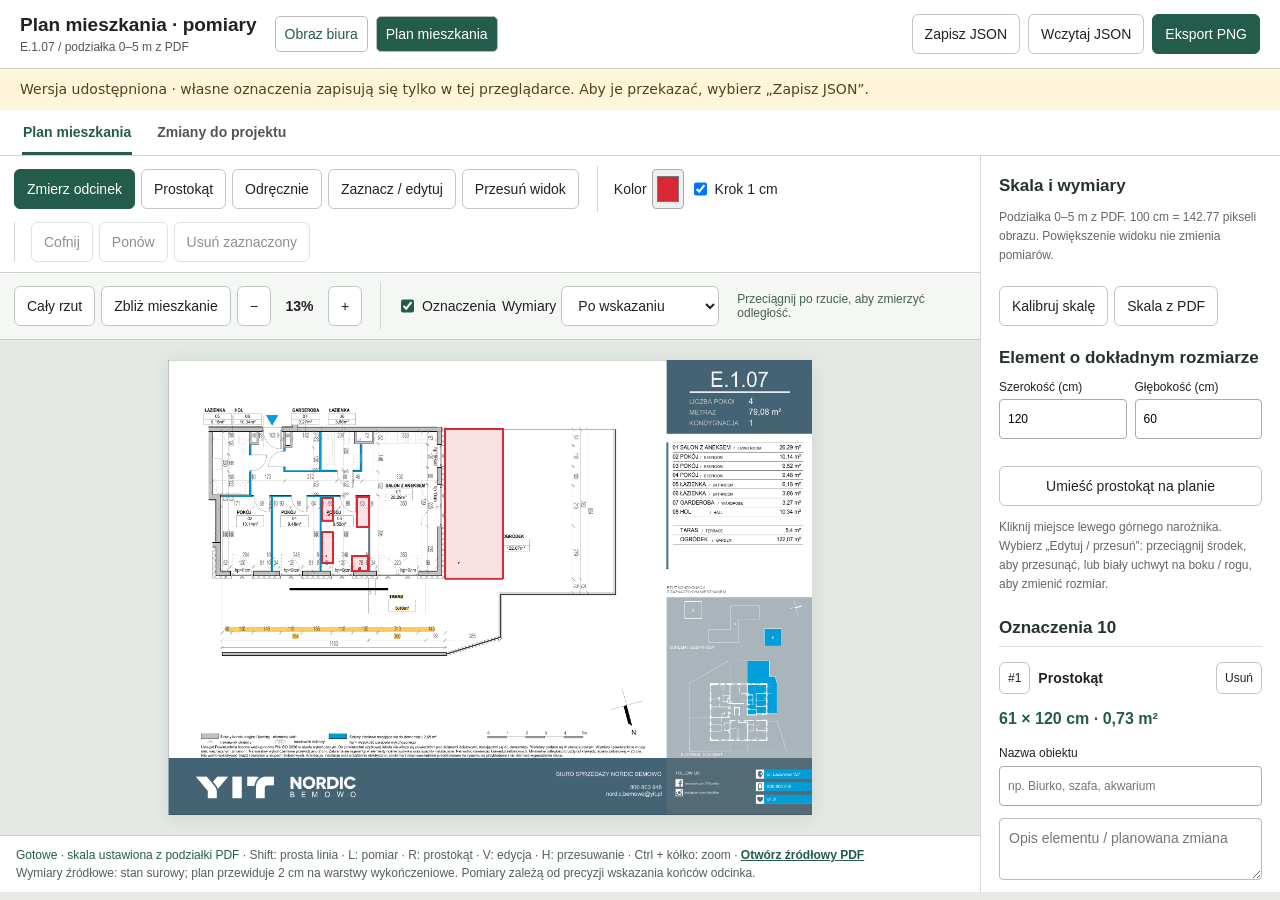
==== commit c114ae18: "Fix hidden-tab zoom and improve apartment measurement workspace" ====
--- a/plan.html
+++ b/plan.html
@@ -8,9 +8,16 @@
 /* Second reading tab extends the existing green and neutral editor. */
 [hidden]{display:none!important}.project-tabs{display:flex;gap:24px;padding:0 22px;background:#fff;border-bottom:1px solid #ccc}.project-tabs button{border:0;border-bottom:3px solid transparent;border-radius:0;padding:14px 1px 12px;color:#555;background:transparent;font-weight:600}.project-tabs button[aria-selected=true]{color:#245c4b;border-bottom-color:#245c4b}.project-tabs button:hover{color:#245c4b;background:#f0f5f2}.layout{height:calc(100dvh - 130px)}
 .changes-shell{max-width:1112px;margin:0 auto;display:grid;grid-template-columns:210px minmax(0,1fr);gap:36px;padding:40px 24px 80px;align-items:start}.changes-contents{position:sticky;top:24px;border:0;background:transparent;padding:0;overflow:visible}.changes-contents summary{font-weight:600;font-size:13px;color:#555;list-style:none;cursor:default;padding:0 0 16px}.changes-contents summary::-webkit-details-marker{display:none}.changes-contents nav{display:flex;flex-direction:column;gap:4px}.changes-contents a{border:0;border-radius:4px;padding:10px 12px;text-decoration:none;color:#555;font-size:14px;line-height:1.4}.changes-contents a:hover{background:#edf2ee;color:#245c4b}.changes-contents a[aria-current]{background:#dde8e2;color:#245c4b;font-weight:600}.changes-article{display:block;background:#fff;padding:36px 40px 48px;min-width:0;border:1px solid #d5d5d0;line-height:1.75;font-size:16px;overflow-wrap:anywhere}.changes-article h1{font-size:30px;line-height:1.2;letter-spacing:-.025em;margin:0 0 32px}.changes-article h2{font-size:22px;line-height:1.3;color:#245c4b;margin:0 0 24px;letter-spacing:-.015em}.changes-article section+section{border-top:1px solid #deded8;padding-top:36px;margin-top:48px}.changes-article section{scroll-margin-top:24px}.changes-article p{margin:0 0 18px}.changes-article ul,.changes-article ol{padding-left:23px;margin:0 0 18px}.changes-article li{padding-left:4px;margin:0 0 18px}.changes-article figure{margin:20px 0 28px}.changes-article figure+figure{margin-top:-12px}.changes-image{display:block;width:100%;padding:0;border:0;border-radius:0;background:#f4f4f1;cursor:zoom-in;line-height:0}.changes-image:hover{background:#f4f4f1}.changes-image img{display:block;width:100%;height:auto;max-height:none;object-fit:contain}.changes-article figcaption{font-size:12px;line-height:1.5;color:#666;margin-top:7px}.changes-article a{color:#245c4b}.changes-article :focus-visible,.project-tabs :focus-visible,.changes-contents :focus-visible{outline:3px solid #368bdb;outline-offset:3px}#changes-lightbox{padding:0;border:0;max-width:96vw;max-height:94dvh;background:#fff;box-shadow:0 12px 48px #0005}#changes-lightbox::backdrop{background:#101713d9}#changes-lightbox .lightbox-toolbar{position:sticky;top:0;display:flex;align-items:center;justify-content:space-between;gap:16px;background:#fff;padding:12px 16px;border-bottom:1px solid #ddd;font-size:13px}#changes-lightbox .lightbox-image{display:block;max-width:90vw;width:auto;height:auto;max-height:none;margin:auto}#changes-lightbox.actual-size .lightbox-image{max-width:none;width:auto}body:has(#changes-lightbox[open]){overflow:hidden}@media(max-width:750px){.project-tabs{padding:0 12px;gap:20px}.project-tabs button{font-size:13px}.changes-shell{display:block;padding:18px 12px 40px}.changes-contents{position:static;margin:0 0 16px}.changes-contents summary{cursor:pointer;padding:12px;background:#fff;border:1px solid #ccc;border-radius:4px}.changes-contents summary::after{content:'+';float:right}.changes-contents[open] summary::after{content:'−'}.changes-contents nav{padding:8px 0}.changes-article{padding:26px 20px 32px;font-size:16px}.changes-article h1{font-size:27px;margin-bottom:28px}.changes-article h2{font-size:21px}.changes-article section+section{margin-top:36px;padding-top:28px}.layout{height:auto}#changes-lightbox{max-width:98vw}#changes-lightbox .lightbox-image{max-width:96vw}.lightbox-toolbar span{max-width:65vw}}
-</style><header><div><h1>Plan mieszkania · rysowanie w skali</h1><p>E.1.07 / podziałka 0–5 m z PDF</p></div><nav><a href="biuro.html">Obraz biura</a> <a href="plan.html" aria-current="page">Plan mieszkania</a></nav><div class="actions"><button id="save">Zapisz JSON</button><button id="import">Wczytaj JSON</button><button id="png" class="primary">Eksport PNG</button></div></header><p style="margin:0;padding:10px 20px;background:#fff5da;color:#55411c;font:14px/1.5 system-ui">Wersja udostępniona · własne oznaczenia zapisują się tylko w tej przeglądarce. Aby je przekazać, wybierz „Zapisz JSON”.</p>
+</style><style>
+/* Measurement workspace: green controls, neutral drawing surface. */
+:root{--ink:#24332d;--accent:#245c4b;--line:#d1d8d3;--surface:#f5f7f4}
+button,select,input,textarea{min-height:40px}button,select{border-color:#bec9c1;border-radius:6px}button:hover:not(:disabled){background:#e8efea}button.active:hover,button.primary:hover{background:#1b493b}button:disabled{opacity:.5} :is(button,a,input,select,textarea):focus-visible{outline:3px solid #287eb8;outline-offset:3px}
+header{padding:14px 20px}header p{margin-top:4px}#plan-panel .layout{height:calc(100dvh - 180px);grid-template-columns:minmax(0,1fr) 300px}#plan-panel main{overflow:hidden}#plan-panel .toolbar{padding:10px 14px;gap:10px 18px;background:#fff}.tool-group{display:flex;align-items:center;gap:6px;flex-wrap:wrap}.tool-group+.tool-group{border-left:1px solid var(--line);padding-left:16px}.tool-group label{white-space:nowrap}.view-tools{background:var(--surface)!important}#live{font-size:12px;font-weight:500;color:#476154;flex:1;min-width:180px}#zoomLabel{min-width:45px;text-align:center;font-variant-numeric:tabular-nums;font-weight:600}#dimensionMode{max-width:185px}#plan-panel .viewport{background:#e4e9e4;padding:20px;overscroll-behavior:contain;min-height:180px}#plan-panel .board{background:white;box-shadow:0 3px 18px #172a201a}#plan-panel aside{padding:20px 18px;border-color:var(--line)}aside .hint{font-size:12px;line-height:1.6}aside h2{color:var(--ink)}#scaleInfo{margin-bottom:20px}.measurement{font-variant-numeric:tabular-nums;font-size:16px}.itemhead button{min-height:32px}.itemhead button:first-child{margin-left:0}.itemhead strong{flex:1}.item.selected{background:#f0f5f2;outline:1px solid #bed0c4;outline-offset:5px}#plan-panel footer{background:#fff;color:#536159}#plan-panel footer a{color:var(--accent);font-weight:600}#toggleAnnotations{accent-color:var(--accent)}.project-tabs{border-color:var(--line)}
+@media(max-width:1000px) and (min-width:751px){#plan-panel .layout{grid-template-columns:minmax(0,1fr) 270px}.tool-group+.tool-group{border-left:0;padding-left:0}}
+@media(max-width:750px){#plan-panel .layout{height:auto!important;display:flex}#plan-panel .toolbar{padding:10px 12px;gap:10px}.tool-group+.tool-group{border-left:0;padding-left:0}.tool-group{gap:6px}#plan-panel .viewport{height:58dvh;min-height:340px;padding:12px;flex:none}#plan-panel main{overflow:visible}#plan-panel aside{overflow:visible}#live{width:100%;flex-basis:100%}header h1{font-size:18px}.actions button{padding:8px 10px}.view-tools .tool-group{flex-wrap:wrap}#dimensionMode{max-width:170px}}
+</style><header><div><h1>Plan mieszkania · pomiary</h1><p>E.1.07 / podziałka 0–5 m z PDF</p></div><nav><a href="biuro.html">Obraz biura</a> <a href="plan.html" aria-current="page">Plan mieszkania</a></nav><div class="actions"><button id="save">Zapisz JSON</button><button id="import">Wczytaj JSON</button><button id="png" class="primary">Eksport PNG</button></div></header><p style="margin:0;padding:10px 20px;background:#fff5da;color:#55411c;font:14px/1.5 system-ui">Wersja udostępniona · własne oznaczenia zapisują się tylko w tej przeglądarce. Aby je przekazać, wybierz „Zapisz JSON”.</p>
 <div class="project-tabs" role="tablist" aria-label="Widok projektu"><button id="plan-tab" role="tab" aria-selected="true" aria-controls="plan-panel">Plan mieszkania</button><button id="changes-tab" role="tab" aria-selected="false" aria-controls="changes-panel" tabindex="-1">Zmiany do projektu</button></div>
-<div id="plan-panel" role="tabpanel" aria-labelledby="plan-tab"><div class="layout"><main><div class="toolbar"><button data-tool="line" class="active">Linia / pomiar</button><button data-tool="rect">Prostokąt</button><button data-tool="pen">Odręcznie</button><button data-tool="move">Edytuj / przesuń</button><button data-tool="pan">Przesuń plan</button><label>Kolor <input type="color" id="color" value="#d82934" aria-label="Kolor rysowania"></label><label><input type="checkbox" id="snap" checked> Krok 1 cm</label><button id="undo">Cofnij</button><button id="redo">Ponów</button><button id="deleteSelected" disabled>Usuń zaznaczony</button></div><div class="toolbar"><button id="apartment">Mieszkanie</button><button id="fit">Cały arkusz</button><button id="out" aria-label="Pomniejsz">−</button><span id="zoomLabel"></span><button id="in" aria-label="Powiększ">+</button><button data-tool="calibrate">Kalibruj skalę</button><button id="resetScale">Skala z PDF</button><label>Wymiary <select id="dimensionMode"><option value="hover">Po najechaniu / zaznaczeniu</option><option value="inside">Stale przy bokach</option><option value="hidden">Ukryte</option></select></label><strong id="live" role="status">Narysuj odcinek, aby zmierzyć odległość.</strong></div><div class="viewport" id="viewport"><div class="board" id="board"><img id="photo" src="[data-uri]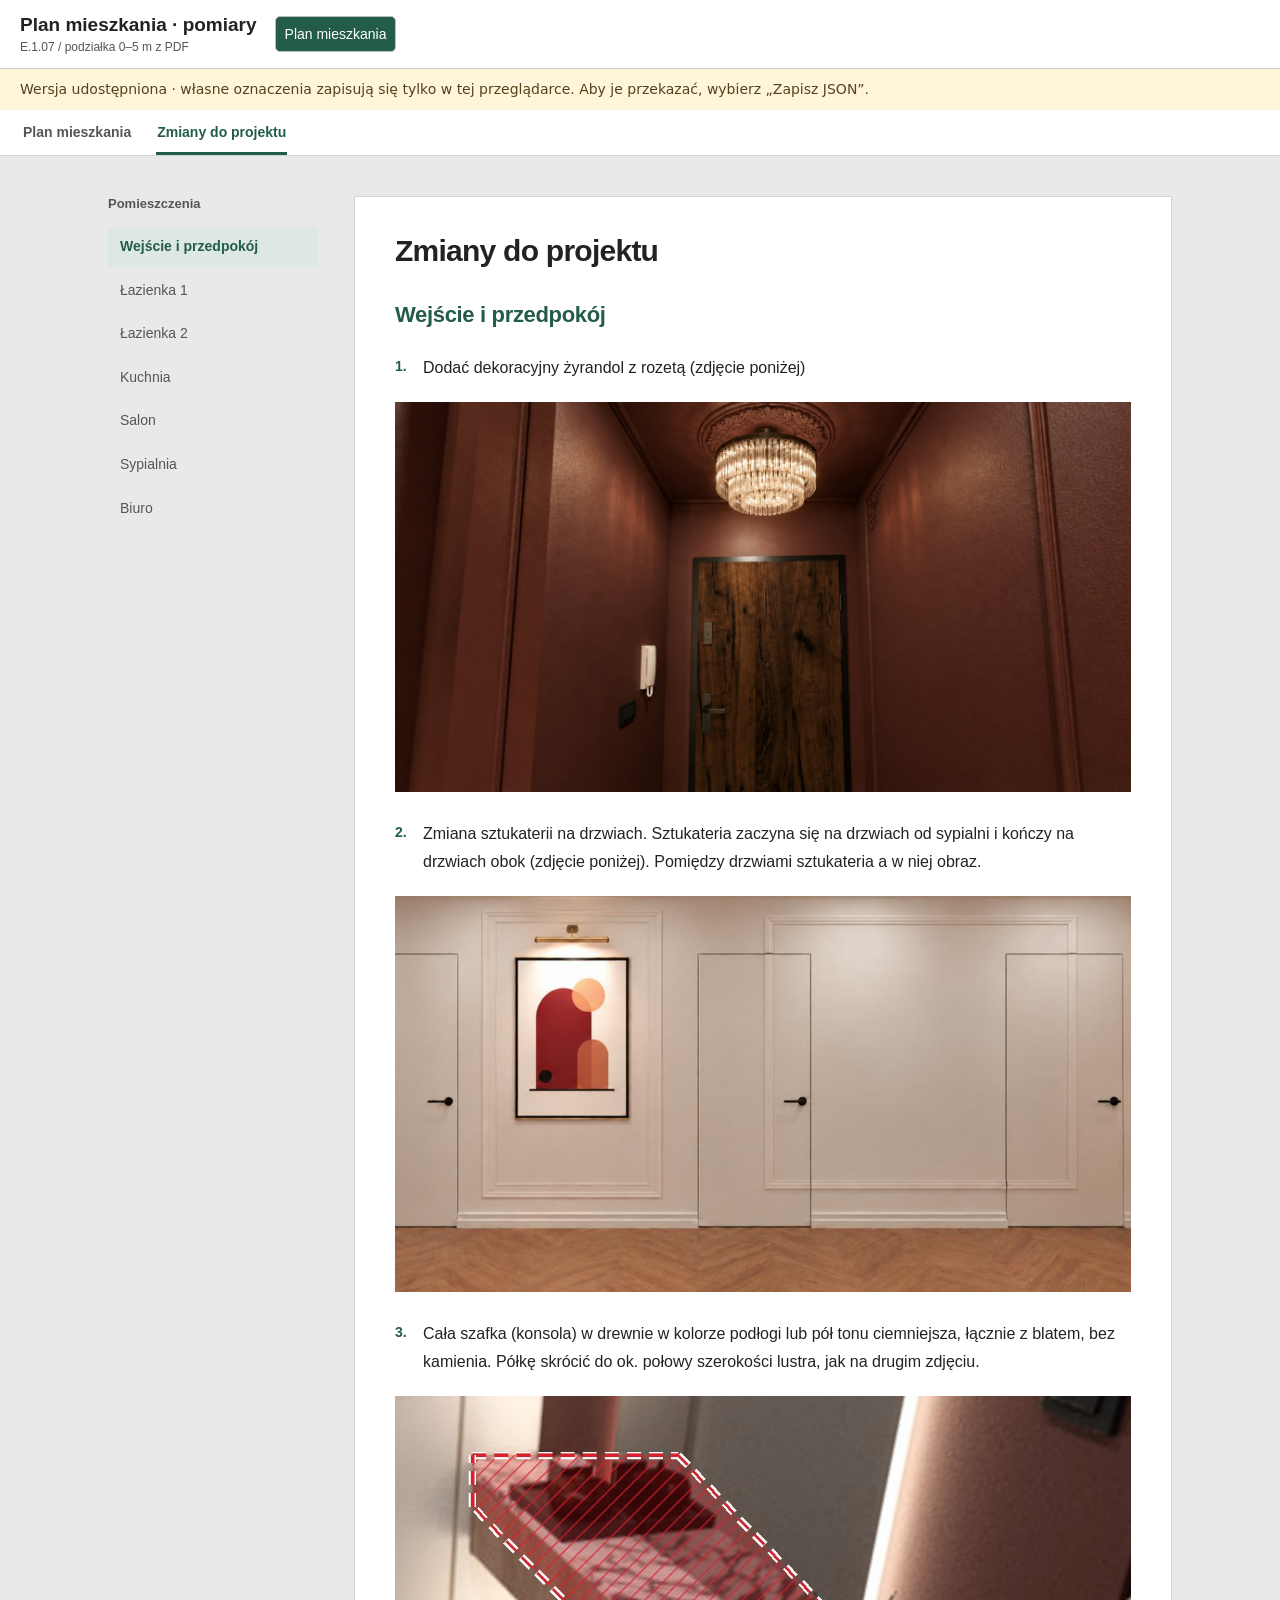
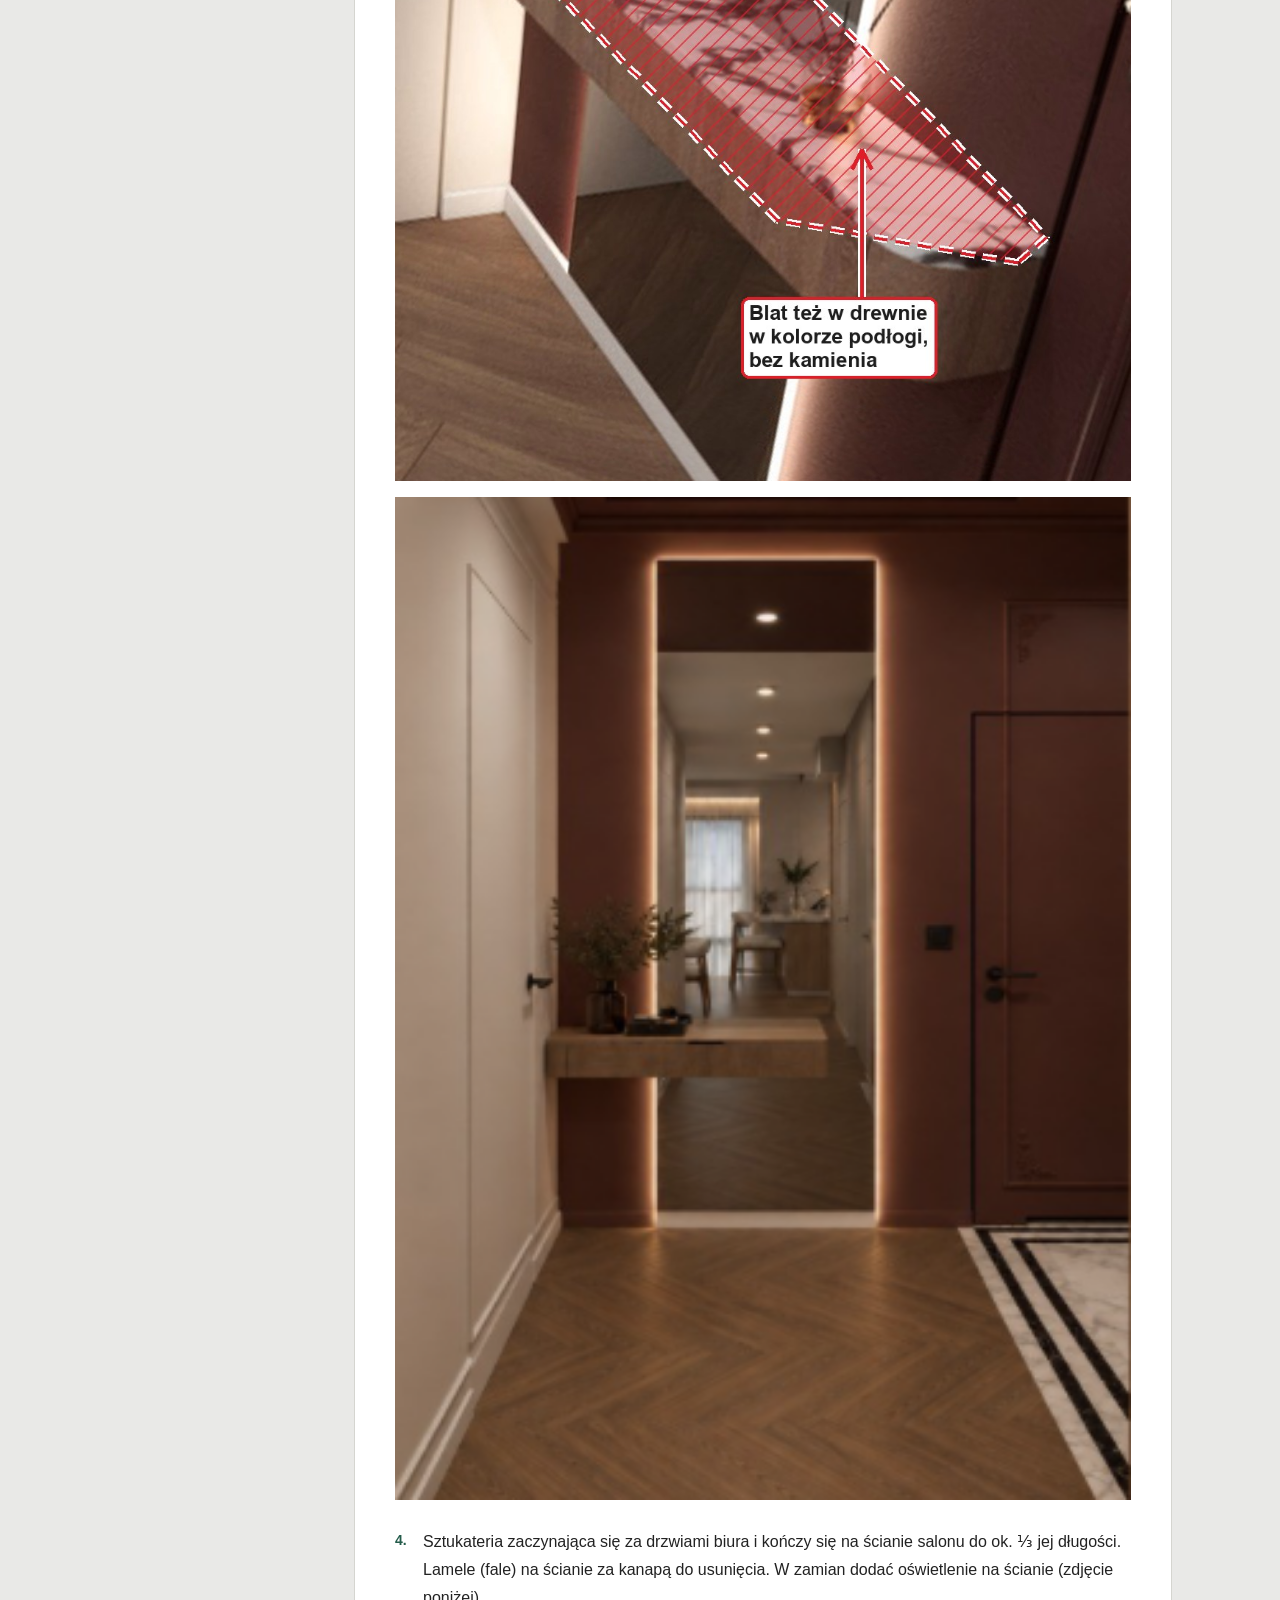
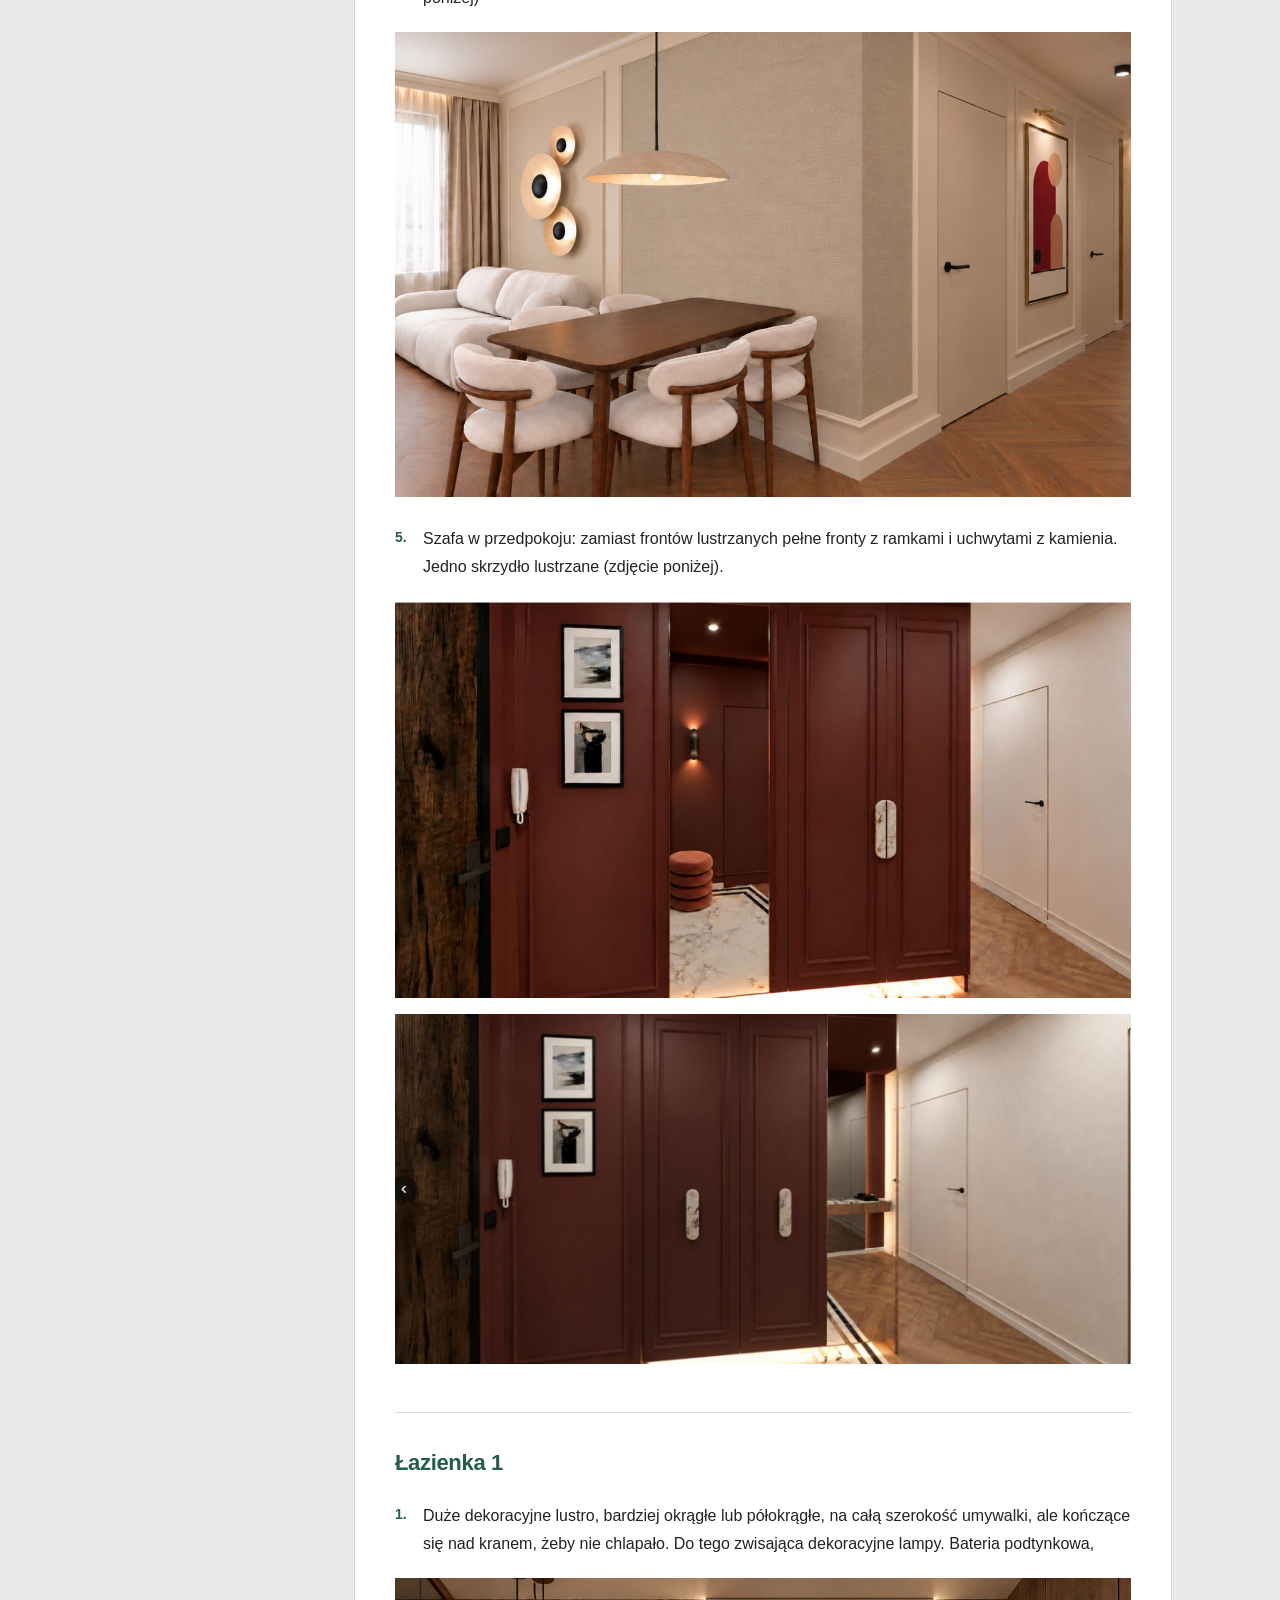
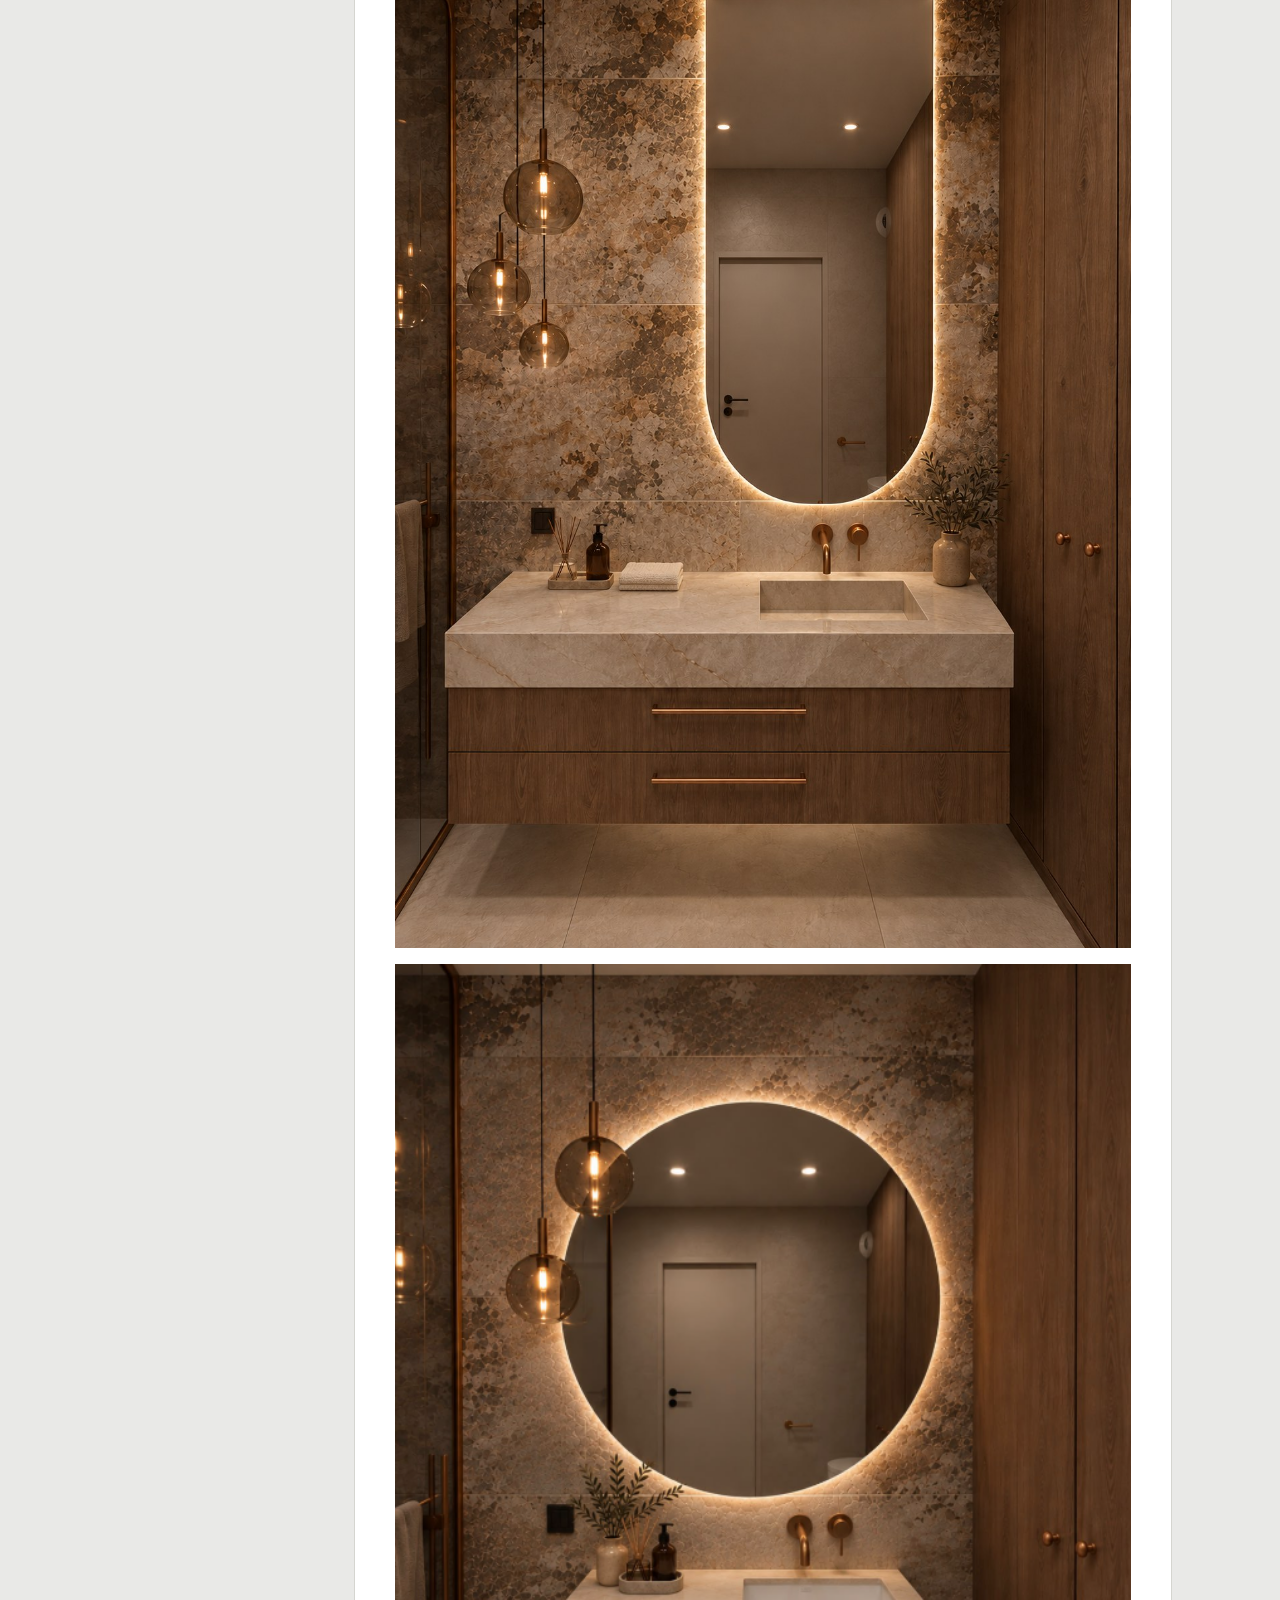
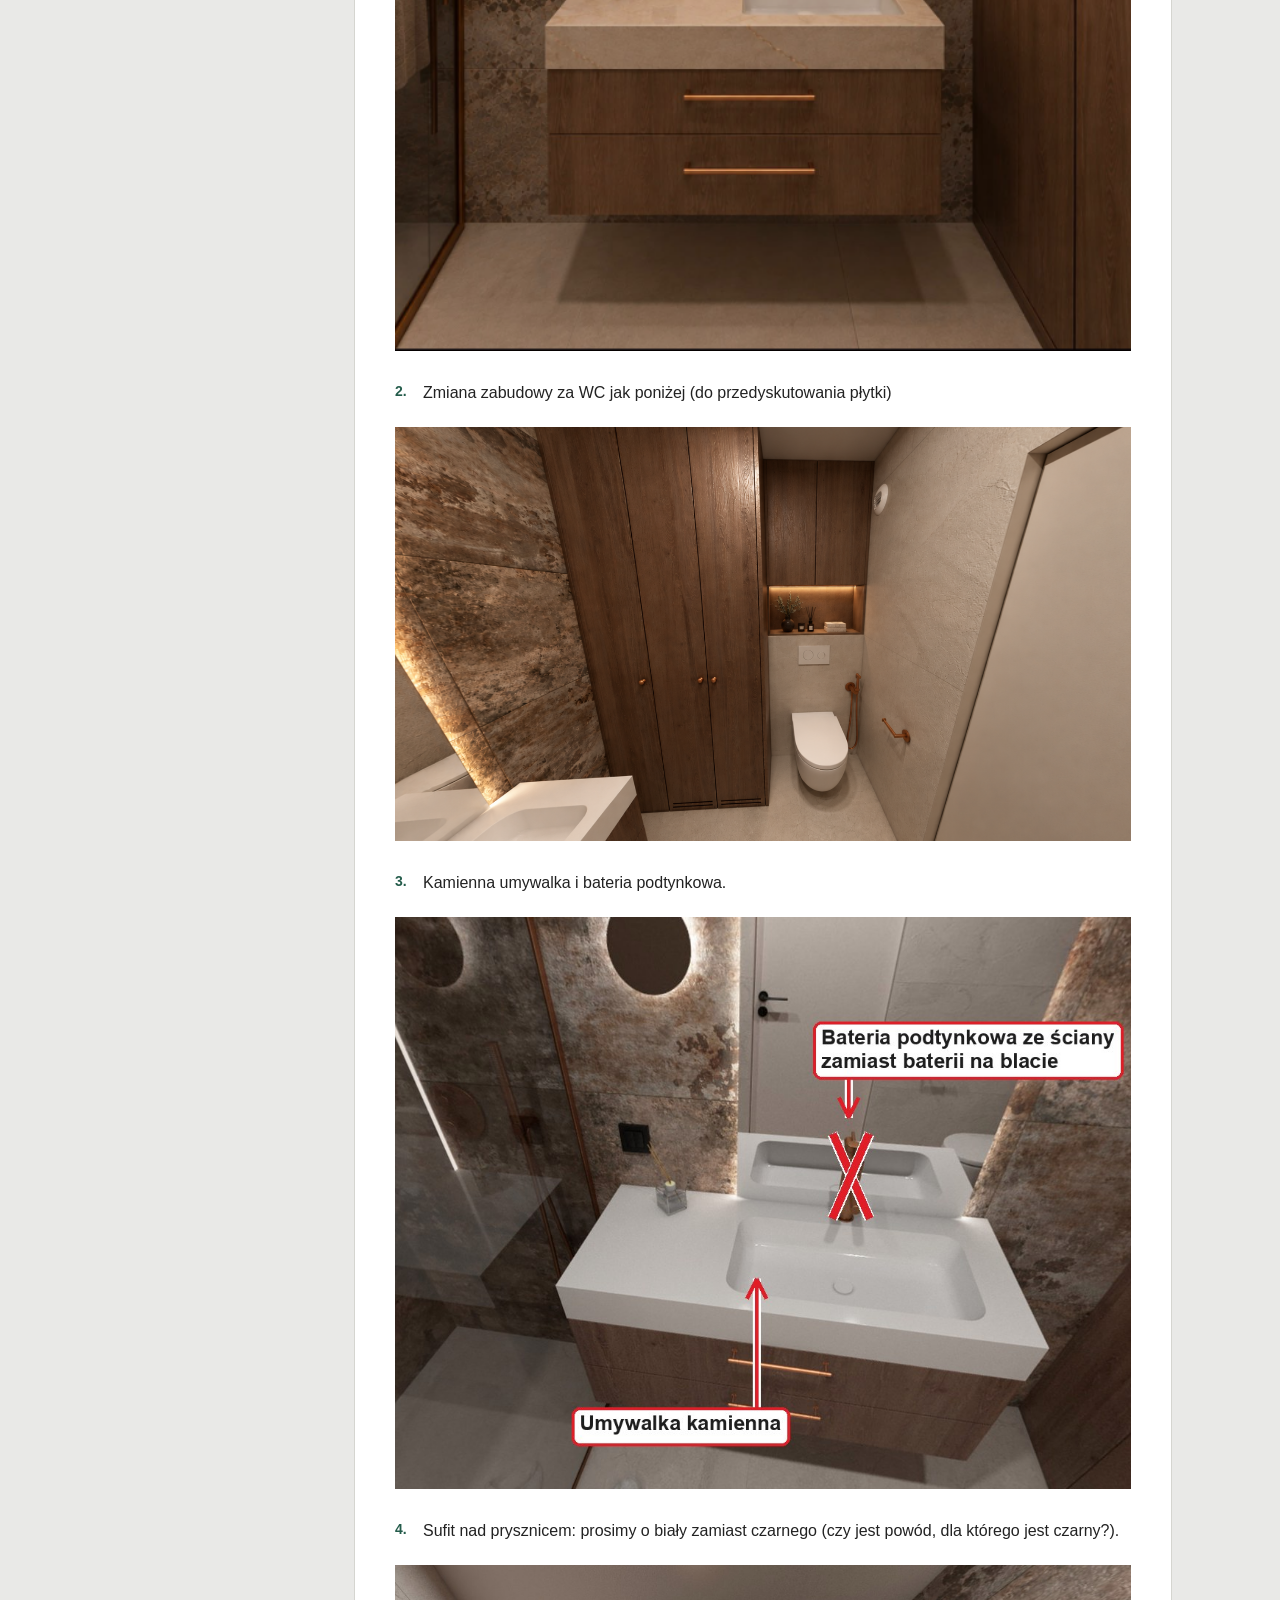
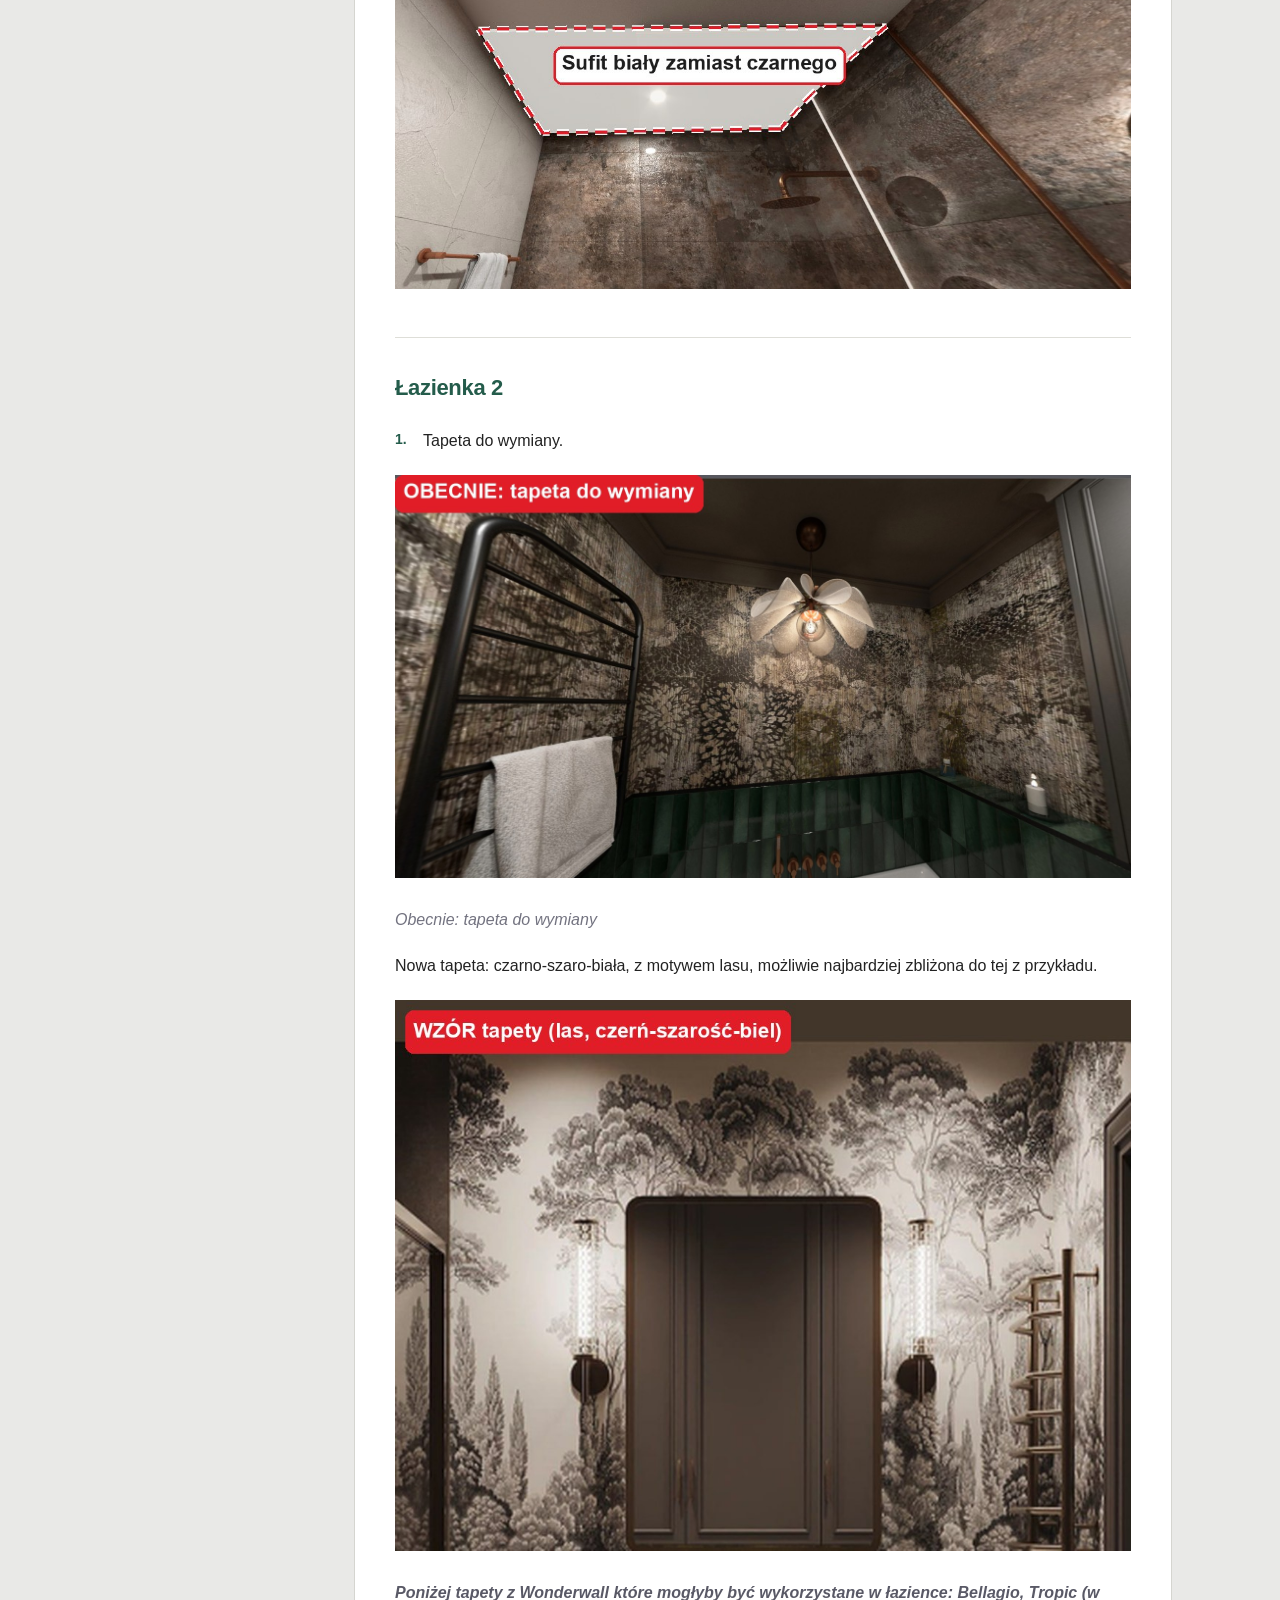
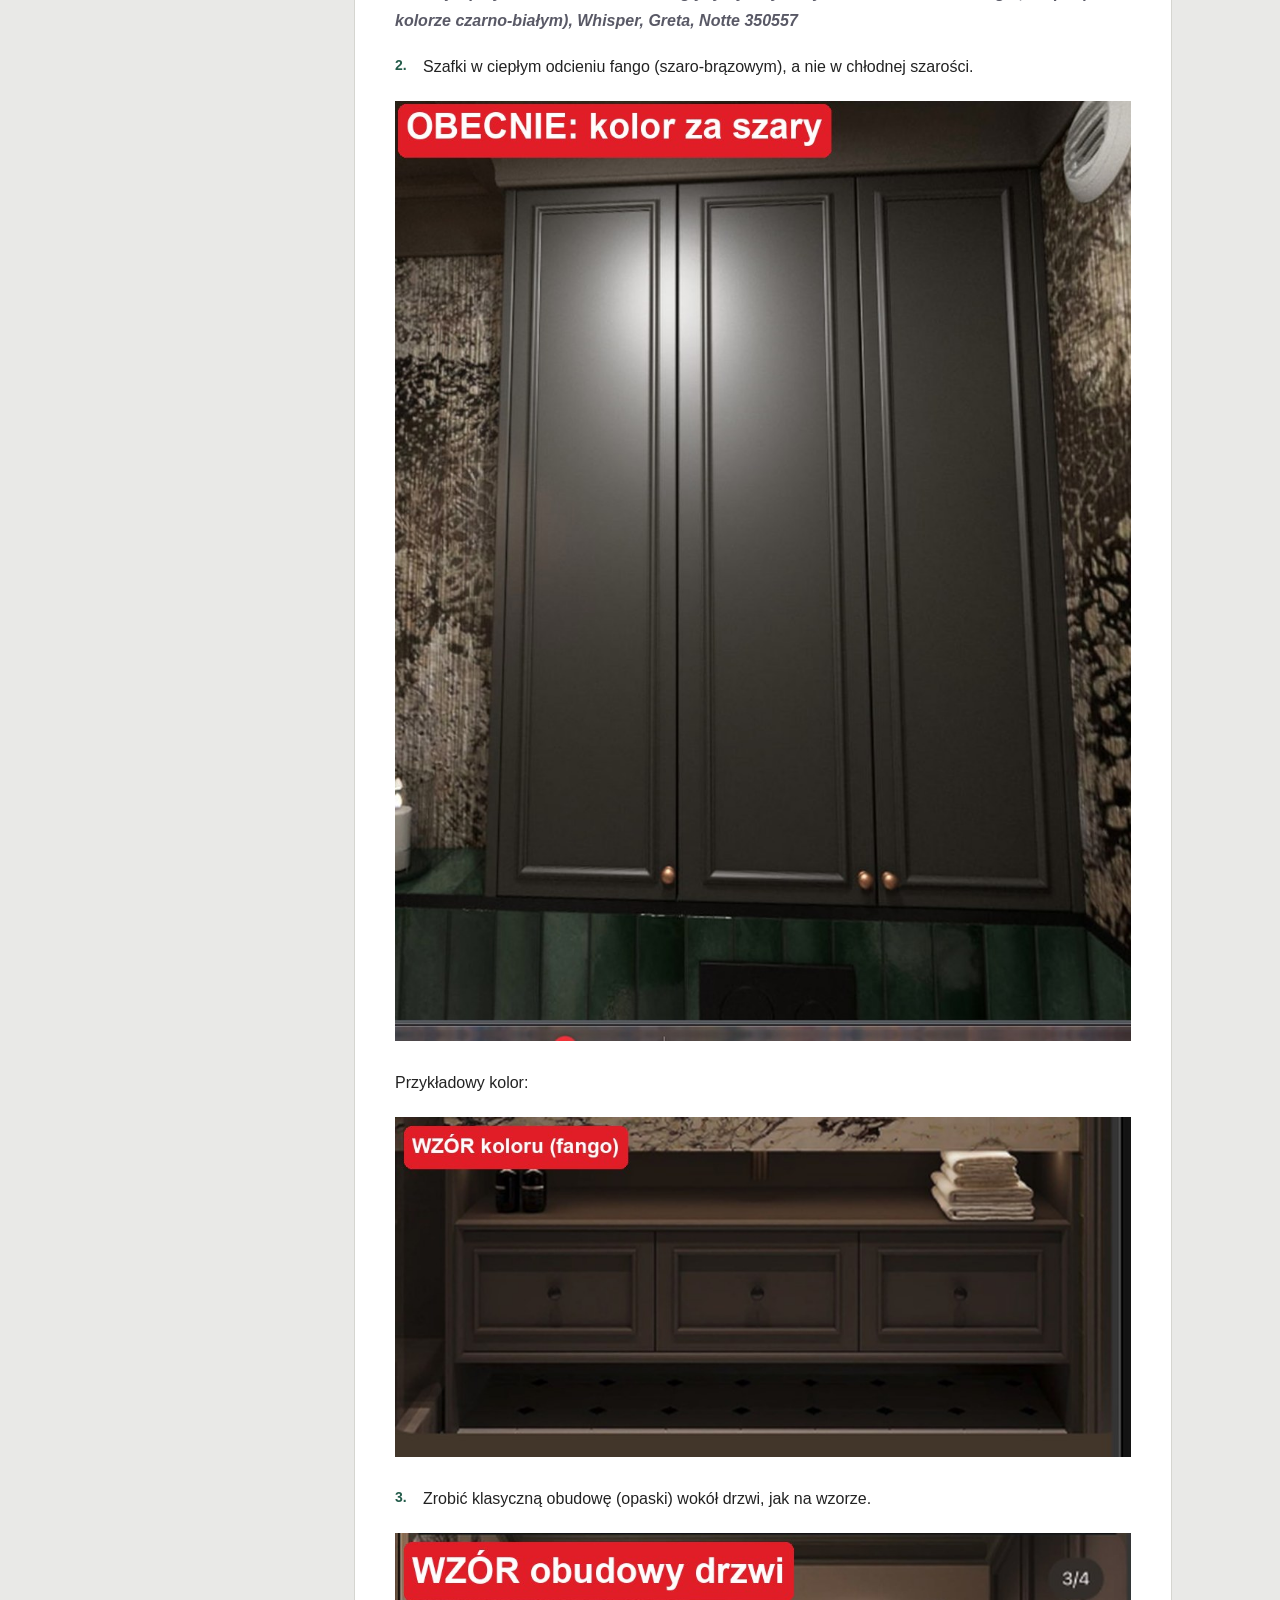
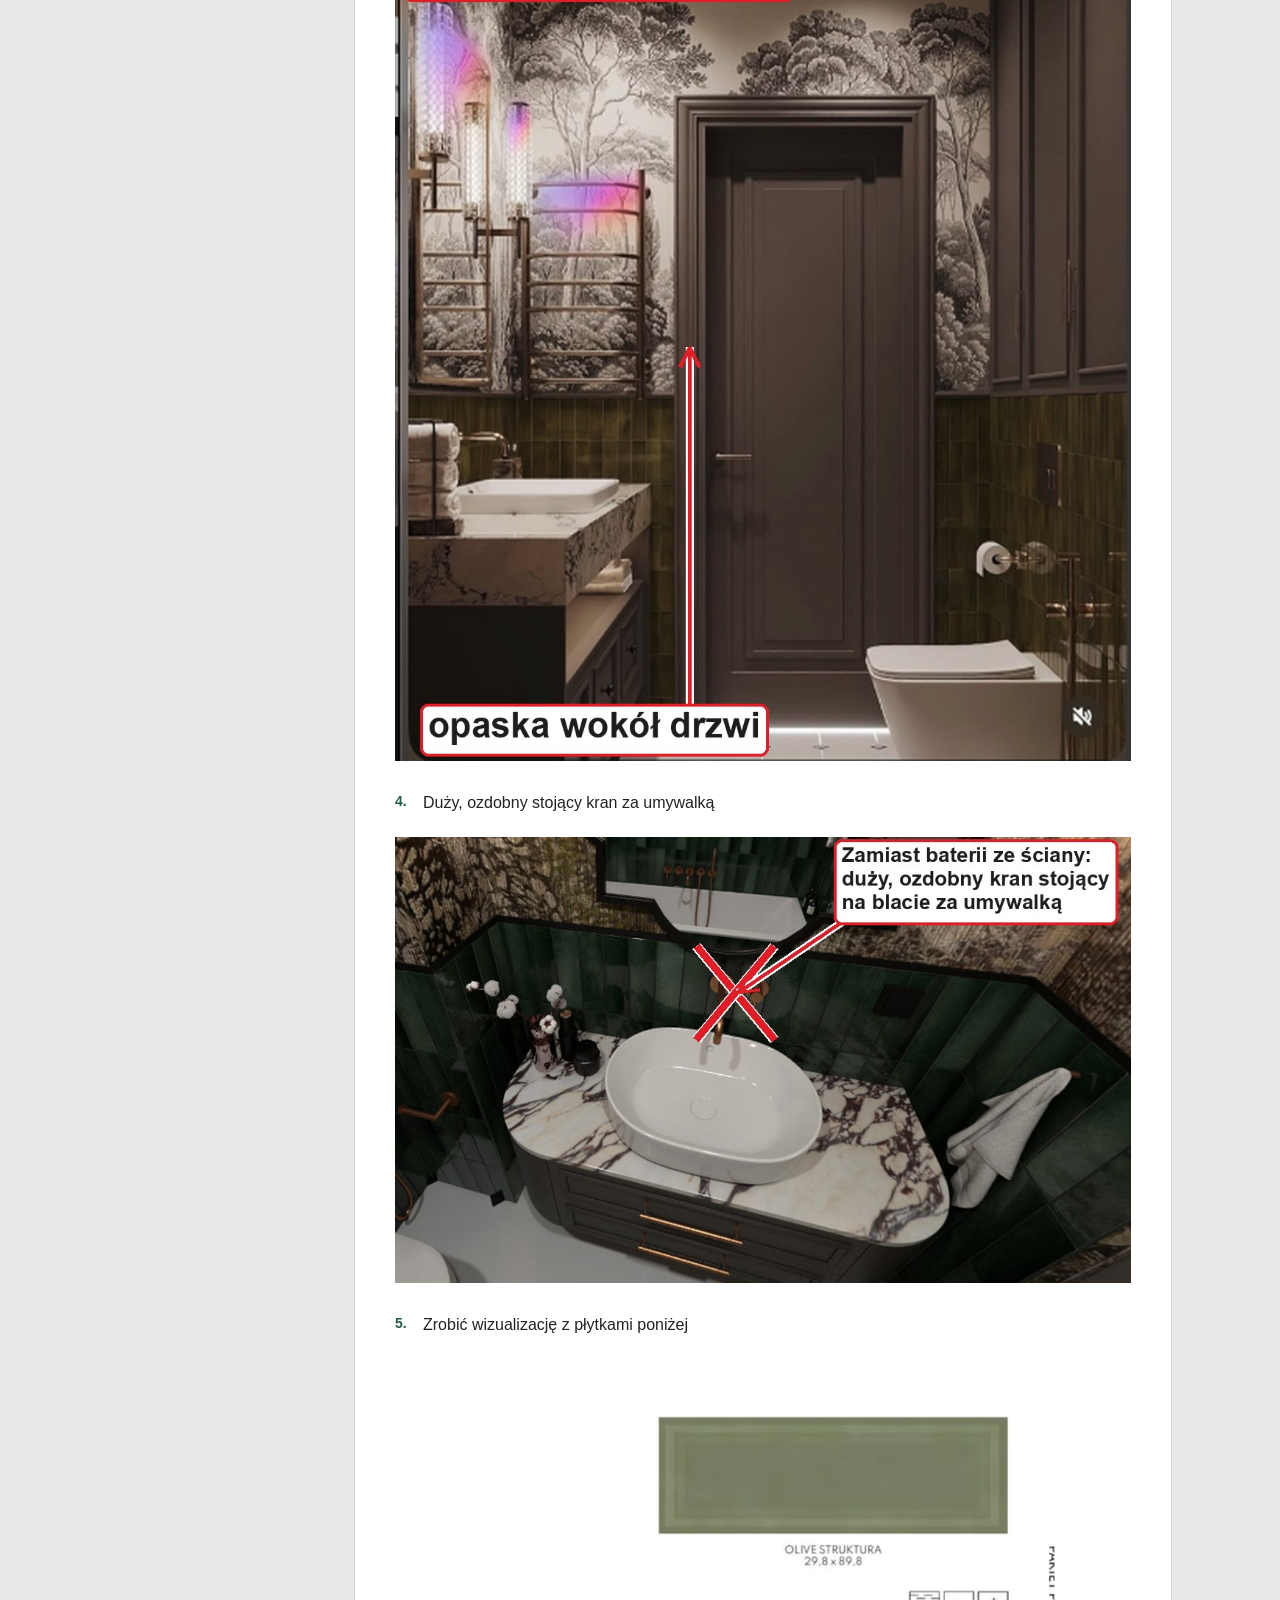
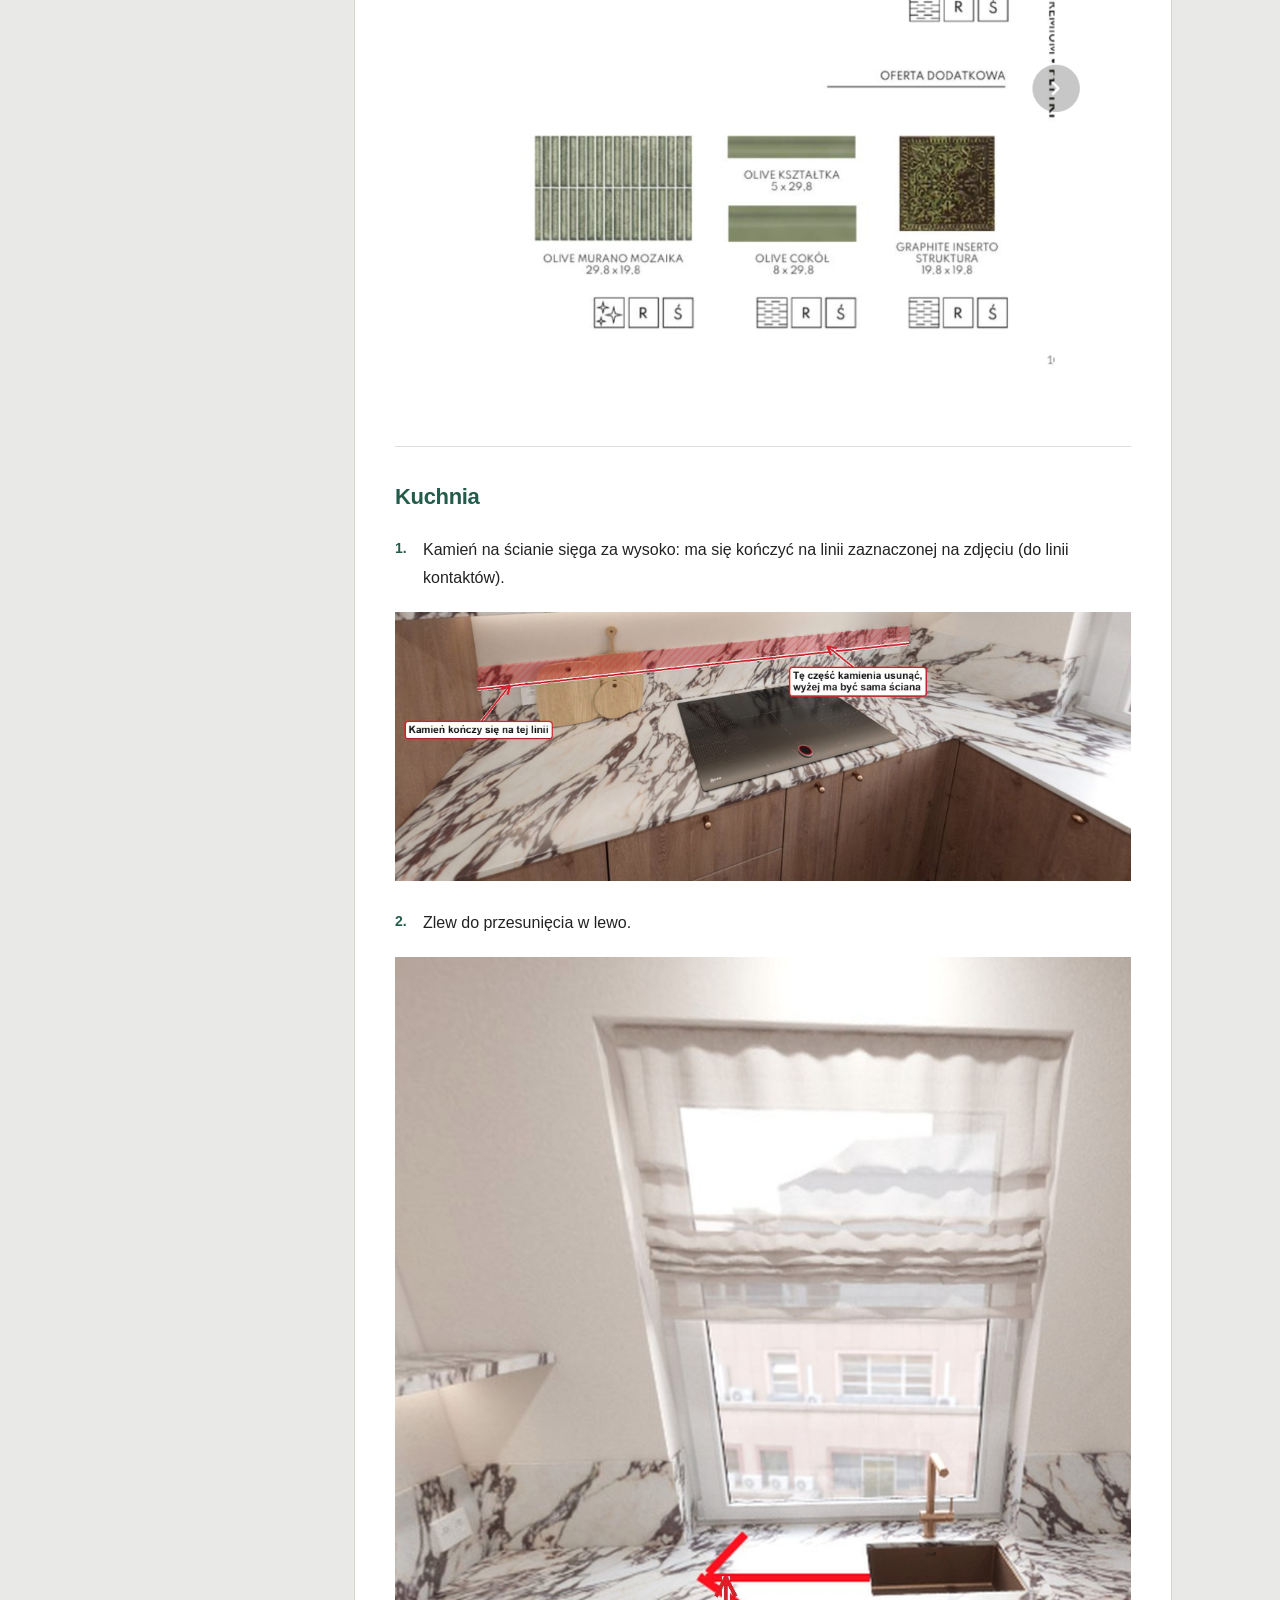
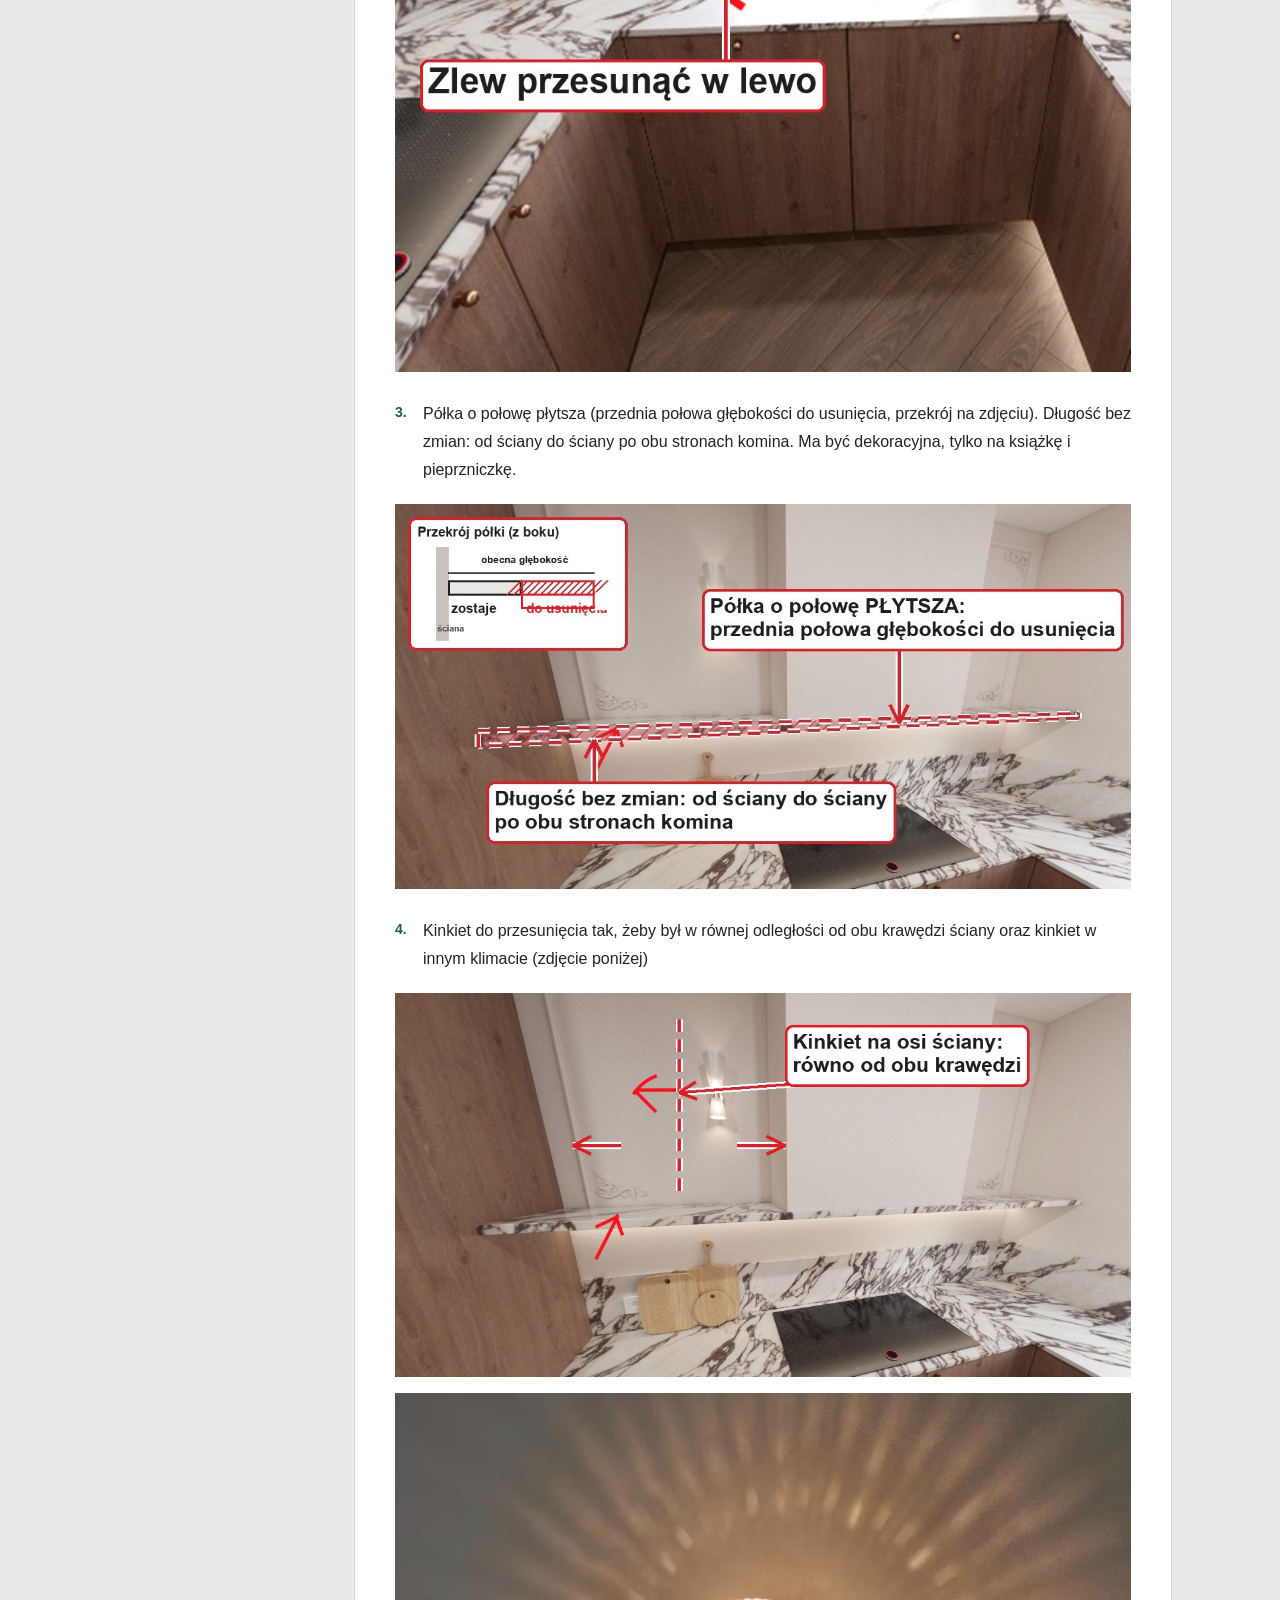
==== commit aee8b8cd: "Open project changes by default and remove office navigation" ====
--- a/plan.html
+++ b/plan.html
@@ -15,7 +15,7 @@
 header{padding:14px 20px}header p{margin-top:4px}#plan-panel .layout{height:calc(100dvh - 180px);grid-template-columns:minmax(0,1fr) 300px}#plan-panel main{overflow:hidden}#plan-panel .toolbar{padding:10px 14px;gap:10px 18px;background:#fff}.tool-group{display:flex;align-items:center;gap:6px;flex-wrap:wrap}.tool-group+.tool-group{border-left:1px solid var(--line);padding-left:16px}.tool-group label{white-space:nowrap}.view-tools{background:var(--surface)!important}#live{font-size:12px;font-weight:500;color:#476154;flex:1;min-width:180px}#zoomLabel{min-width:45px;text-align:center;font-variant-numeric:tabular-nums;font-weight:600}#dimensionMode{max-width:185px}#plan-panel .viewport{background:#e4e9e4;padding:20px;overscroll-behavior:contain;min-height:180px}#plan-panel .board{background:white;box-shadow:0 3px 18px #172a201a}#plan-panel aside{padding:20px 18px;border-color:var(--line)}aside .hint{font-size:12px;line-height:1.6}aside h2{color:var(--ink)}#scaleInfo{margin-bottom:20px}.measurement{font-variant-numeric:tabular-nums;font-size:16px}.itemhead button{min-height:32px}.itemhead button:first-child{margin-left:0}.itemhead strong{flex:1}.item.selected{background:#f0f5f2;outline:1px solid #bed0c4;outline-offset:5px}#plan-panel footer{background:#fff;color:#536159}#plan-panel footer a{color:var(--accent);font-weight:600}#toggleAnnotations{accent-color:var(--accent)}.project-tabs{border-color:var(--line)}
 @media(max-width:1000px) and (min-width:751px){#plan-panel .layout{grid-template-columns:minmax(0,1fr) 270px}.tool-group+.tool-group{border-left:0;padding-left:0}}
 @media(max-width:750px){#plan-panel .layout{height:auto!important;display:flex}#plan-panel .toolbar{padding:10px 12px;gap:10px}.tool-group+.tool-group{border-left:0;padding-left:0}.tool-group{gap:6px}#plan-panel .viewport{height:58dvh;min-height:340px;padding:12px;flex:none}#plan-panel main{overflow:visible}#plan-panel aside{overflow:visible}#live{width:100%;flex-basis:100%}header h1{font-size:18px}.actions button{padding:8px 10px}.view-tools .tool-group{flex-wrap:wrap}#dimensionMode{max-width:170px}}
-</style><header><div><h1>Plan mieszkania · pomiary</h1><p>E.1.07 / podziałka 0–5 m z PDF</p></div><nav><a href="biuro.html">Obraz biura</a> <a href="plan.html" aria-current="page">Plan mieszkania</a></nav><div class="actions"><button id="save">Zapisz JSON</button><button id="import">Wczytaj JSON</button><button id="png" class="primary">Eksport PNG</button></div></header><p style="margin:0;padding:10px 20px;background:#fff5da;color:#55411c;font:14px/1.5 system-ui">Wersja udostępniona · własne oznaczenia zapisują się tylko w tej przeglądarce. Aby je przekazać, wybierz „Zapisz JSON”.</p>
+</style><header><div><h1>Plan mieszkania · pomiary</h1><p>E.1.07 / podziałka 0–5 m z PDF</p></div><nav><a href="plan.html#plan" aria-current="page">Plan mieszkania</a></nav><div class="actions"><button id="save">Zapisz JSON</button><button id="import">Wczytaj JSON</button><button id="png" class="primary">Eksport PNG</button></div></header><p style="margin:0;padding:10px 20px;background:#fff5da;color:#55411c;font:14px/1.5 system-ui">Wersja udostępniona · własne oznaczenia zapisują się tylko w tej przeglądarce. Aby je przekazać, wybierz „Zapisz JSON”.</p>
 <div class="project-tabs" role="tablist" aria-label="Widok projektu"><button id="plan-tab" role="tab" aria-selected="true" aria-controls="plan-panel">Plan mieszkania</button><button id="changes-tab" role="tab" aria-selected="false" aria-controls="changes-panel" tabindex="-1">Zmiany do projektu</button></div>
 <div id="plan-panel" role="tabpanel" aria-labelledby="plan-tab"><div class="layout"><main><div class="toolbar" role="toolbar" aria-label="Narzędzia planu"><div class="tool-group"><button data-tool="line" class="active" title="Pomiar odcinka · L">Zmierz odcinek</button><button data-tool="rect" title="Prostokąt · R">Prostokąt</button><button data-tool="pen">Odręcznie</button><button data-tool="move" title="Zaznaczanie i edycja · V">Zaznacz / edytuj</button><button data-tool="pan" title="Przesuwanie widoku · H">Przesuń widok</button></div><div class="tool-group"><label>Kolor <input type="color" id="color" value="#d82934" aria-label="Kolor rysowania"></label><label><input type="checkbox" id="snap" checked> Krok 1 cm</label></div><div class="tool-group"><button id="undo" title="Cofnij · Ctrl/Cmd+Z">Cofnij</button><button id="redo" title="Ponów · Ctrl/Cmd+Shift+Z">Ponów</button><button id="deleteSelected" disabled>Usuń zaznaczony</button></div></div><div class="toolbar view-tools" role="toolbar" aria-label="Widok i skala"><div class="tool-group"><button id="fit" title="Pokaż cały arkusz PDF">Cały rzut</button><button id="apartment">Zbliż mieszkanie</button><button id="out" aria-label="Pomniejsz">−</button><output id="zoomLabel" aria-label="Powiększenie"></output><button id="in" aria-label="Powiększ">+</button></div><div class="tool-group"><label><input type="checkbox" id="toggleAnnotations" checked> Oznaczenia</label><label>Wymiary <select id="dimensionMode"><option value="hover">Po wskazaniu</option><option value="inside">Stale przy bokach</option><option value="hidden">Ukryte</option></select></label></div><strong id="live" role="status">Przeciągnij po rzucie, aby zmierzyć odległość.</strong></div><div class="viewport" id="viewport" tabindex="0" aria-label="Rzut mieszkania — obszar rysowania"><div class="board" id="board"><img id="photo" src="plan-clean.png" alt="Zwymiarowany plan mieszkania E.1.07" draggable="false"><canvas id="canvas" aria-label="Plan do rysowania i pomiaru"></canvas></div></div><footer><span id="status" role="status">Wczytywanie…</span> · Shift: prosta linia · L: pomiar · R: prostokąt · V: edycja · H: przesuwanie · Ctrl + kółko: zoom · <a href="plan.pdf" target="_blank" rel="noopener">Otwórz źródłowy PDF</a><br>Wymiary źródłowe: stan surowy; plan przewiduje 2 cm na warstwy wykończeniowe. Pomiary zależą od precyzji wskazania końców odcinka.</footer></main><aside><h2>Skala i wymiary</h2><p id="scaleInfo" class="hint"></p><div class="tool-group"><button data-tool="calibrate">Kalibruj skalę</button><button id="resetScale">Skala z PDF</button></div><div id="calibration" hidden><label>Długość wskazanego odcinka (cm)<input id="known" type="number" value="500" min="0.1" step="0.1"></label><button id="applyScale" class="primary">Ustaw skalę</button><p class="hint">Wskaż dwa końce odcinka o znanej długości. Kalibracja przeliczy wszystkie dotychczasowe oznaczenia.</p></div><h2 style="margin-top:22px">Element o dokładnym rozmiarze</h2><div class="dimensions"><label>Szerokość (cm)<input id="newW" type="number" min="1" max="5000" value="120"></label><label>Głębokość (cm)<input id="newH" type="number" min="1" max="5000" value="60"></label></div><button id="insert" style="width:100%;margin-top:10px">Umieść prostokąt na planie</button><p class="hint">Kliknij miejsce lewego górnego narożnika. Wybierz „Edytuj / przesuń”: przeciągnij środek, aby przesunąć, lub biały uchwyt na boku / rogu, aby zmienić rozmiar.</p><h2 style="margin-top:24px">Oznaczenia <span id="count">0</span></h2><div id="list"></div></aside></div><input id="file" type="file" accept="application/json,.json" hidden><div id="toast" role="status"></div>
 </div>
@@ -186,5 +186,5 @@
 
 async function init(){canvas.width=image.naturalWidth;canvas.height=image.naturalHeight;let p;try{p=JSON.parse(localStorage.getItem(key))}catch{}try{const r=await fetch('./plan-annotations.json');if(r.ok){const d=await r.json();if(valid(d)&&(!valid(p)||d.updatedAt>p.updatedAt))p=d}}catch{}if(valid(p))state={scale:p.scale,scaleSource:p.scaleSource,annotations:p.annotations};canvas.dataset.ready='true';syncWorkspace();fit();refresh(false);$('#status').textContent='Gotowe · skala ustawiona z podziałki PDF'}if(image.complete&&image.naturalWidth)init();else image.onload=init;
 </script><script>
-(()=>{const tabs=[document.getElementById('plan-tab'),document.getElementById('changes-tab')],panels=[document.getElementById('plan-panel'),document.getElementById('changes-panel')],actions=document.querySelector('header .actions'),contents=document.querySelector('.changes-contents');let savedScroll=0;function activate(changes,update=false){const index=changes?1:0;if(!panels[1].hidden)savedScroll=scrollY;tabs.forEach((t,i)=>{t.setAttribute('aria-selected',String(i===index));t.tabIndex=i===index?0:-1;panels[i].hidden=i!==index});actions.hidden=changes;if(!changes)requestAnimationFrame(()=>{syncWorkspace();if(canvas.dataset.ready==='true')fit()});if(update){window.history.replaceState(null,'',changes?'#zmiany':location.pathname);window.scrollTo(0,changes?savedScroll:0)}}tabs.forEach((t,i)=>{t.onclick=()=>activate(i===1,true);t.onkeydown=e=>{if(['ArrowLeft','ArrowRight','Home','End'].includes(e.key)){e.preventDefault();const next=e.key==='Home'?0:e.key==='End'?1:1-i;tabs[next].focus();activate(next===1,true)}}});function sync(){activate(location.hash==='#zmiany'||location.hash.startsWith('#changes-'));}window.addEventListener('hashchange',sync);sync();if(matchMedia('(max-width:750px)').matches)contents.open=false;contents.querySelectorAll('a').forEach(a=>a.addEventListener('click',()=>{if(matchMedia('(max-width:750px)').matches)contents.open=false;}));const observer=new IntersectionObserver(entries=>{for(const entry of entries)if(entry.isIntersecting){contents.querySelectorAll('a').forEach(a=>{if(a.hash==='#'+entry.target.id)a.setAttribute('aria-current','location');else a.removeAttribute('aria-current')})}},{rootMargin:'-10% 0px -65% 0px'});document.querySelectorAll('.changes-article section').forEach(s=>observer.observe(s));const dialog=document.getElementById('changes-lightbox'),image=dialog.querySelector('img');let trigger;document.querySelectorAll('.changes-image').forEach(b=>b.onclick=()=>{trigger=b;const src=b.querySelector('img');image.src=src.src;image.alt=src.alt;document.getElementById('lightbox-caption').textContent=src.alt;dialog.classList.remove('actual-size');document.getElementById('actual-lightbox').setAttribute('aria-pressed','false');dialog.showModal();dialog.scrollTop=0;});document.getElementById('actual-lightbox').onclick=()=>{const active=dialog.classList.toggle('actual-size');document.getElementById('actual-lightbox').setAttribute('aria-pressed',String(active));};document.getElementById('close-lightbox').onclick=()=>dialog.close();dialog.addEventListener('close',()=>trigger?.focus({preventScroll:true}));dialog.addEventListener('click',e=>{if(e.target===dialog)dialog.close()});})();
+(()=>{const tabs=[document.getElementById('plan-tab'),document.getElementById('changes-tab')],panels=[document.getElementById('plan-panel'),document.getElementById('changes-panel')],actions=document.querySelector('header .actions'),contents=document.querySelector('.changes-contents');let savedScroll=0;function activate(changes,update=false){const index=changes?1:0;if(!panels[1].hidden)savedScroll=scrollY;tabs.forEach((t,i)=>{t.setAttribute('aria-selected',String(i===index));t.tabIndex=i===index?0:-1;panels[i].hidden=i!==index});actions.hidden=changes;if(!changes)requestAnimationFrame(()=>{syncWorkspace();if(canvas.dataset.ready==='true')fit()});if(update){window.history.replaceState(null,'',changes?'#zmiany':'#plan');window.scrollTo(0,changes?savedScroll:0)}}tabs.forEach((t,i)=>{t.onclick=()=>activate(i===1,true);t.onkeydown=e=>{if(['ArrowLeft','ArrowRight','Home','End'].includes(e.key)){e.preventDefault();const next=e.key==='Home'?0:e.key==='End'?1:1-i;tabs[next].focus();activate(next===1,true)}}});function sync(){activate(location.hash!=='#plan');}window.addEventListener('hashchange',sync);sync();if(matchMedia('(max-width:750px)').matches)contents.open=false;contents.querySelectorAll('a').forEach(a=>a.addEventListener('click',()=>{if(matchMedia('(max-width:750px)').matches)contents.open=false;}));const observer=new IntersectionObserver(entries=>{for(const entry of entries)if(entry.isIntersecting){contents.querySelectorAll('a').forEach(a=>{if(a.hash==='#'+entry.target.id)a.setAttribute('aria-current','location');else a.removeAttribute('aria-current')})}},{rootMargin:'-10% 0px -65% 0px'});document.querySelectorAll('.changes-article section').forEach(s=>observer.observe(s));const dialog=document.getElementById('changes-lightbox'),image=dialog.querySelector('img');let trigger;document.querySelectorAll('.changes-image').forEach(b=>b.onclick=()=>{trigger=b;const src=b.querySelector('img');image.src=src.src;image.alt=src.alt;document.getElementById('lightbox-caption').textContent=src.alt;dialog.classList.remove('actual-size');document.getElementById('actual-lightbox').setAttribute('aria-pressed','false');dialog.showModal();dialog.scrollTop=0;});document.getElementById('actual-lightbox').onclick=()=>{const active=dialog.classList.toggle('actual-size');document.getElementById('actual-lightbox').setAttribute('aria-pressed',String(active));};document.getElementById('close-lightbox').onclick=()=>dialog.close();dialog.addEventListener('close',()=>trigger?.focus({preventScroll:true}));dialog.addEventListener('click',e=>{if(e.target===dialog)dialog.close()});})();
 </script></html>
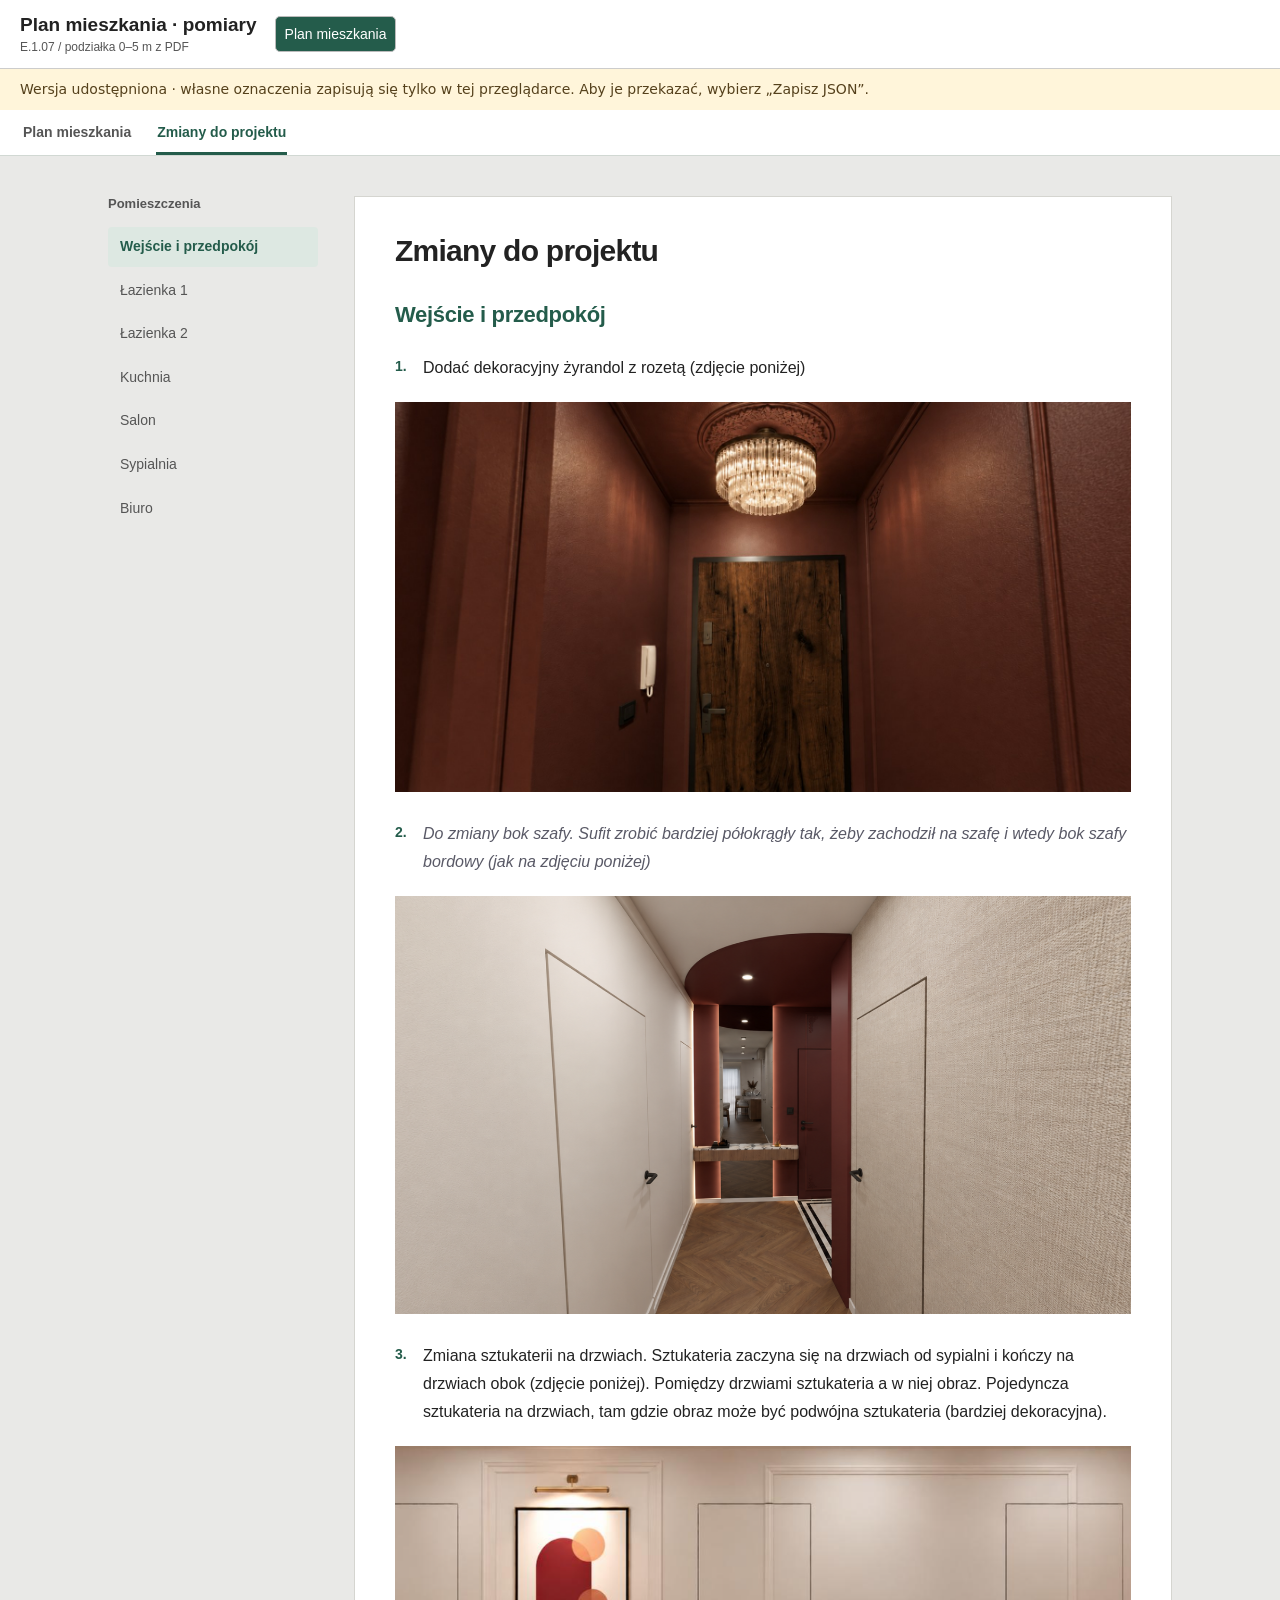
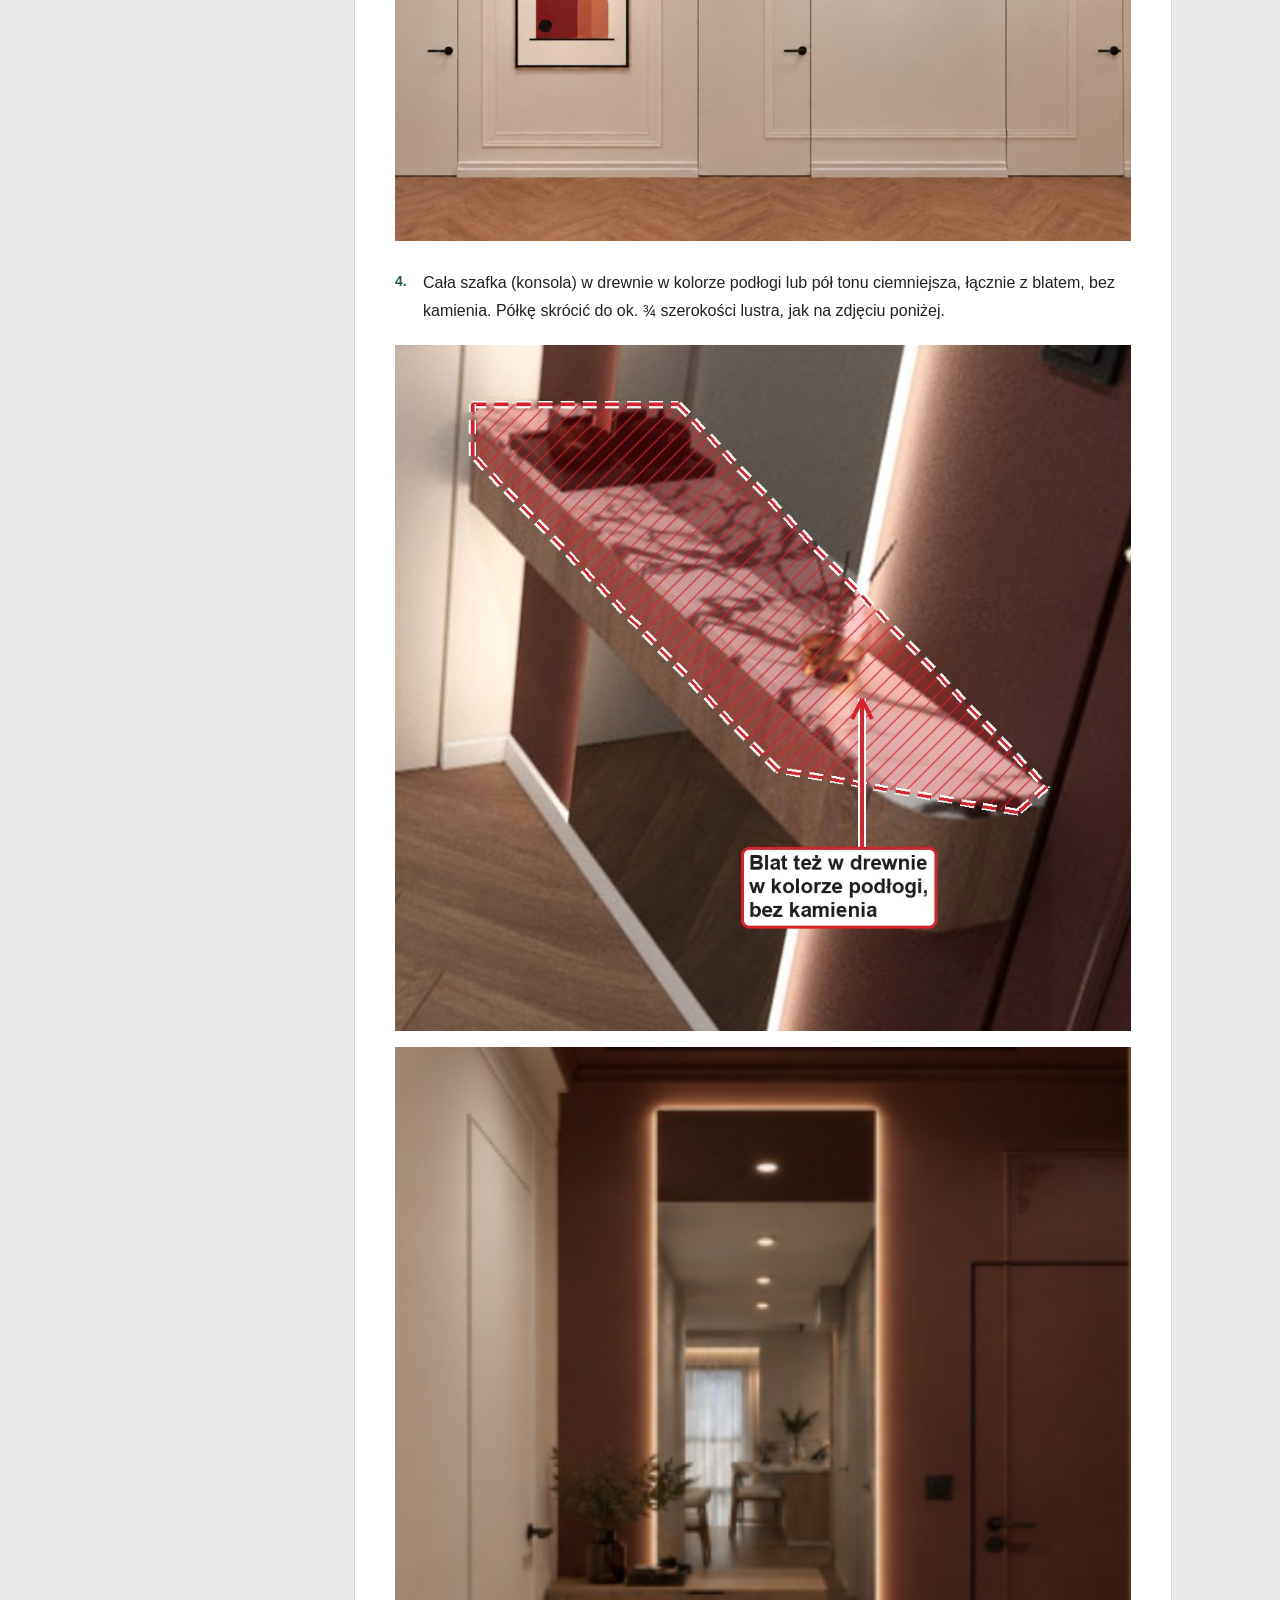
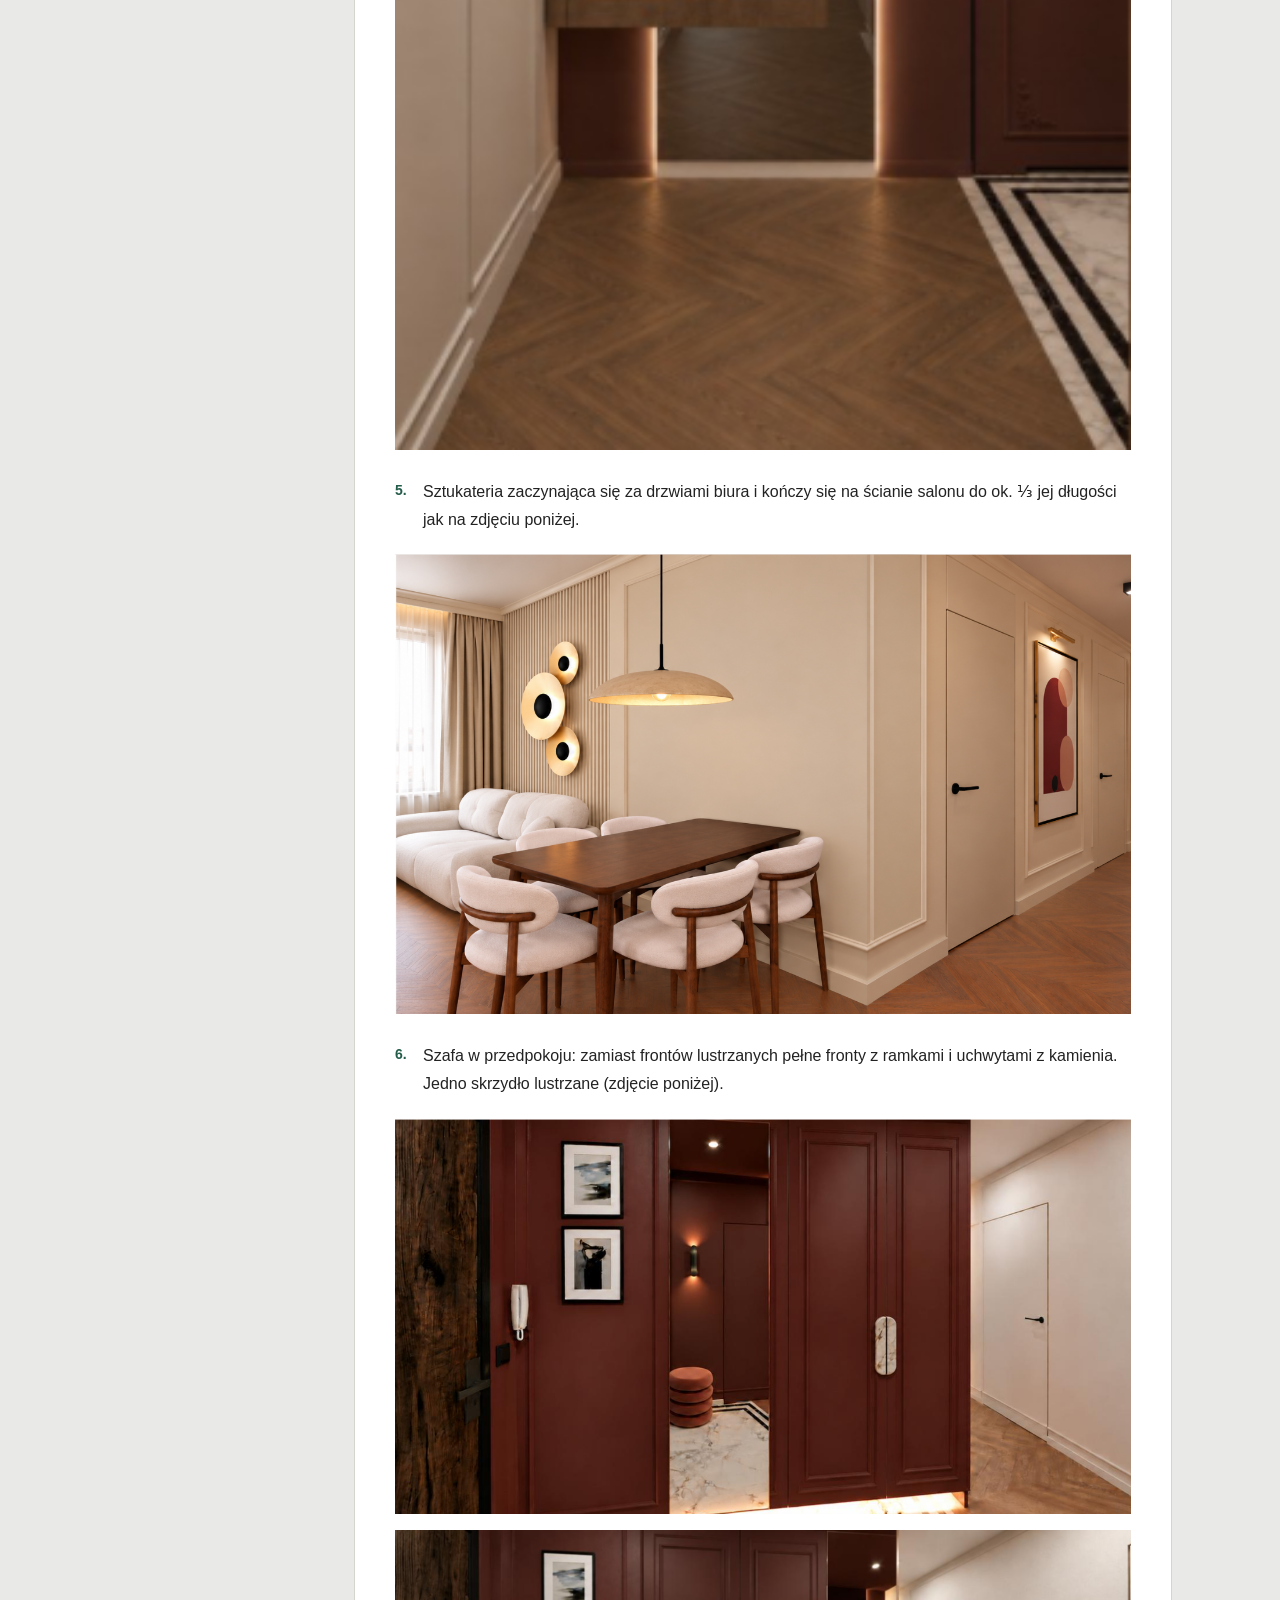
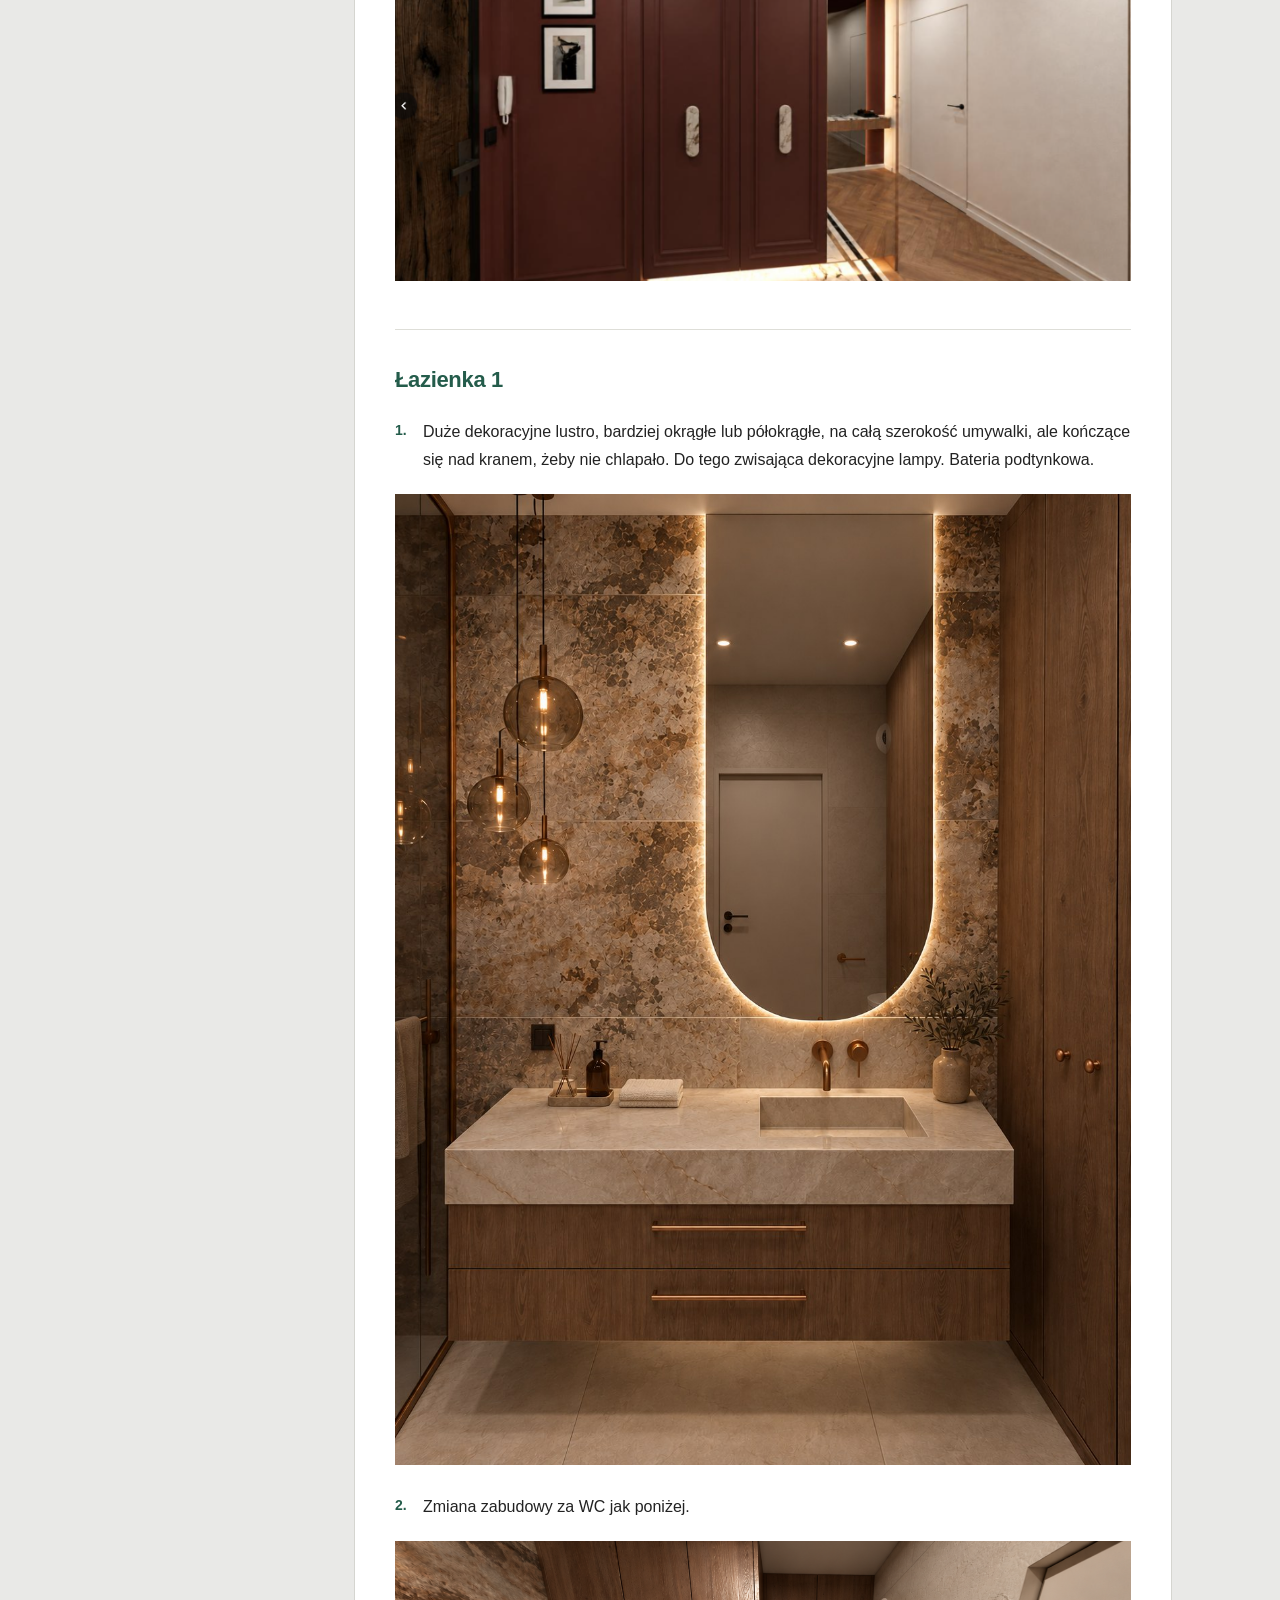
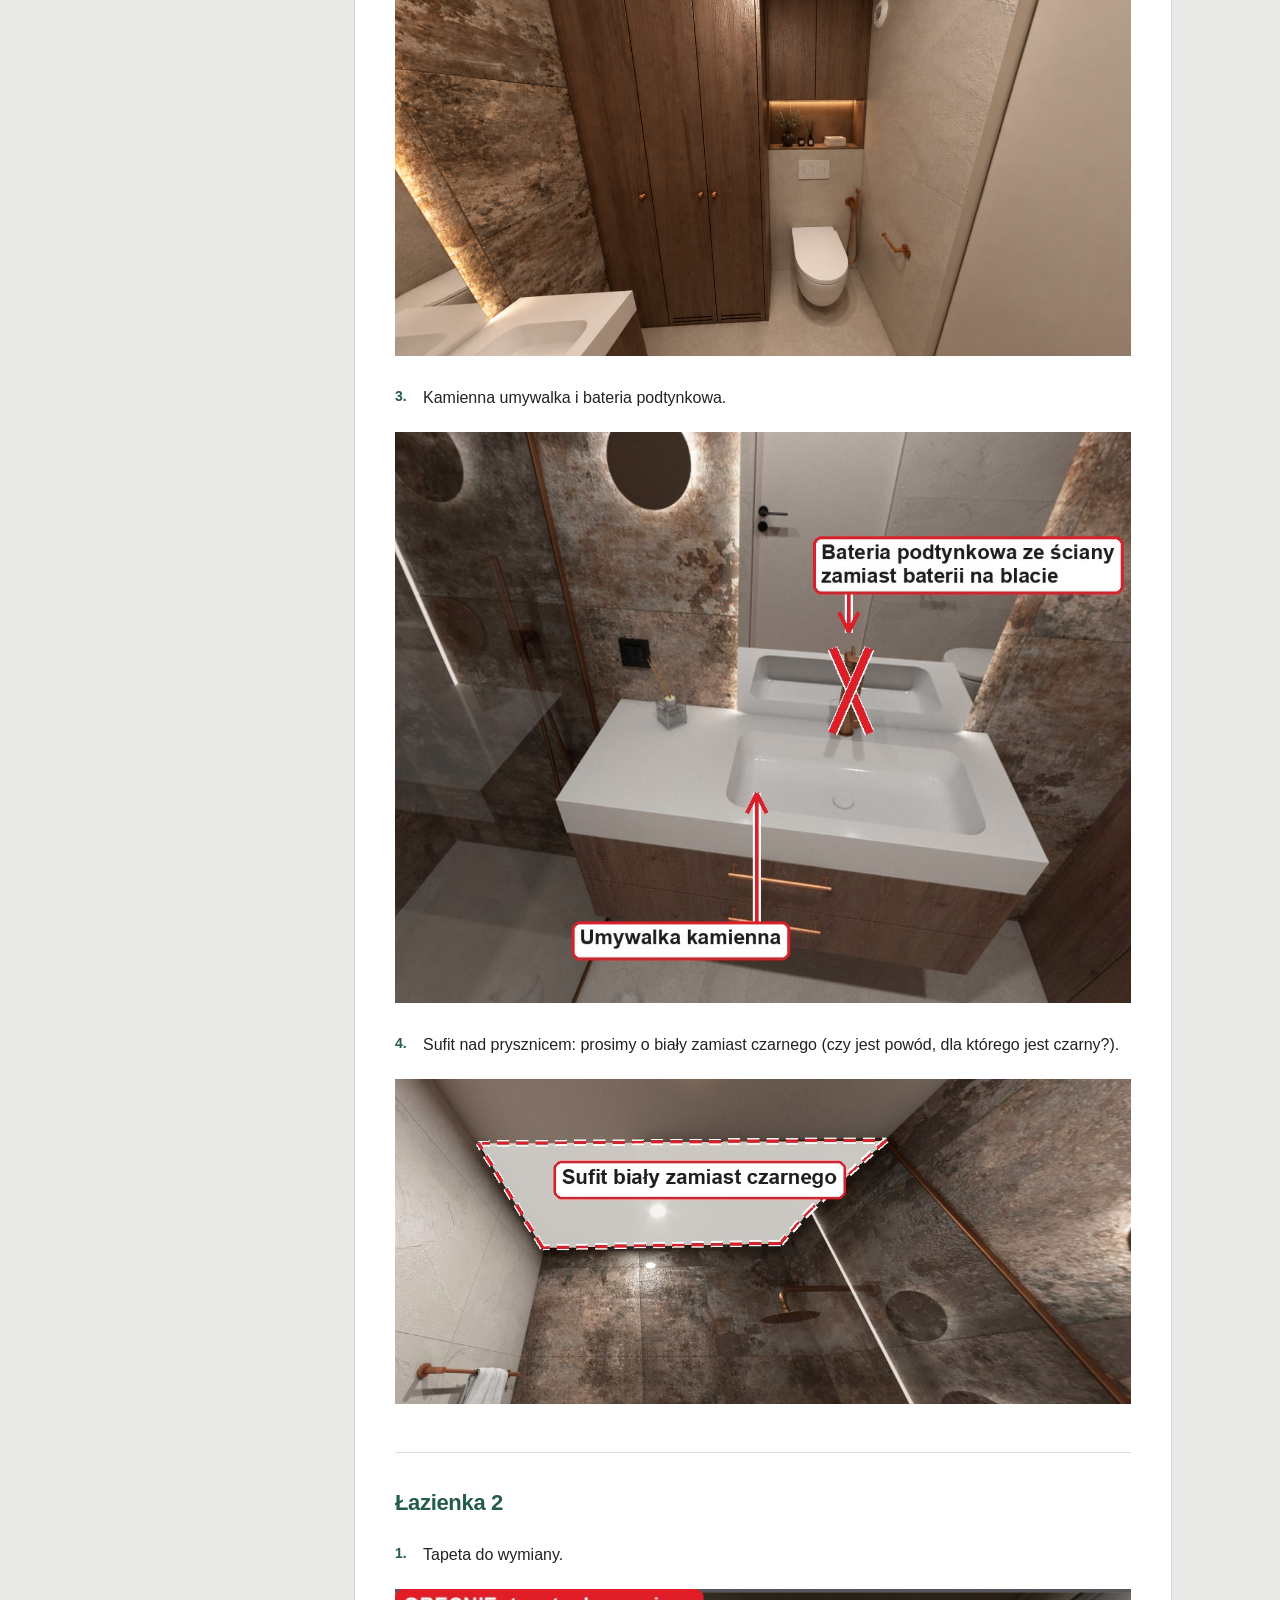
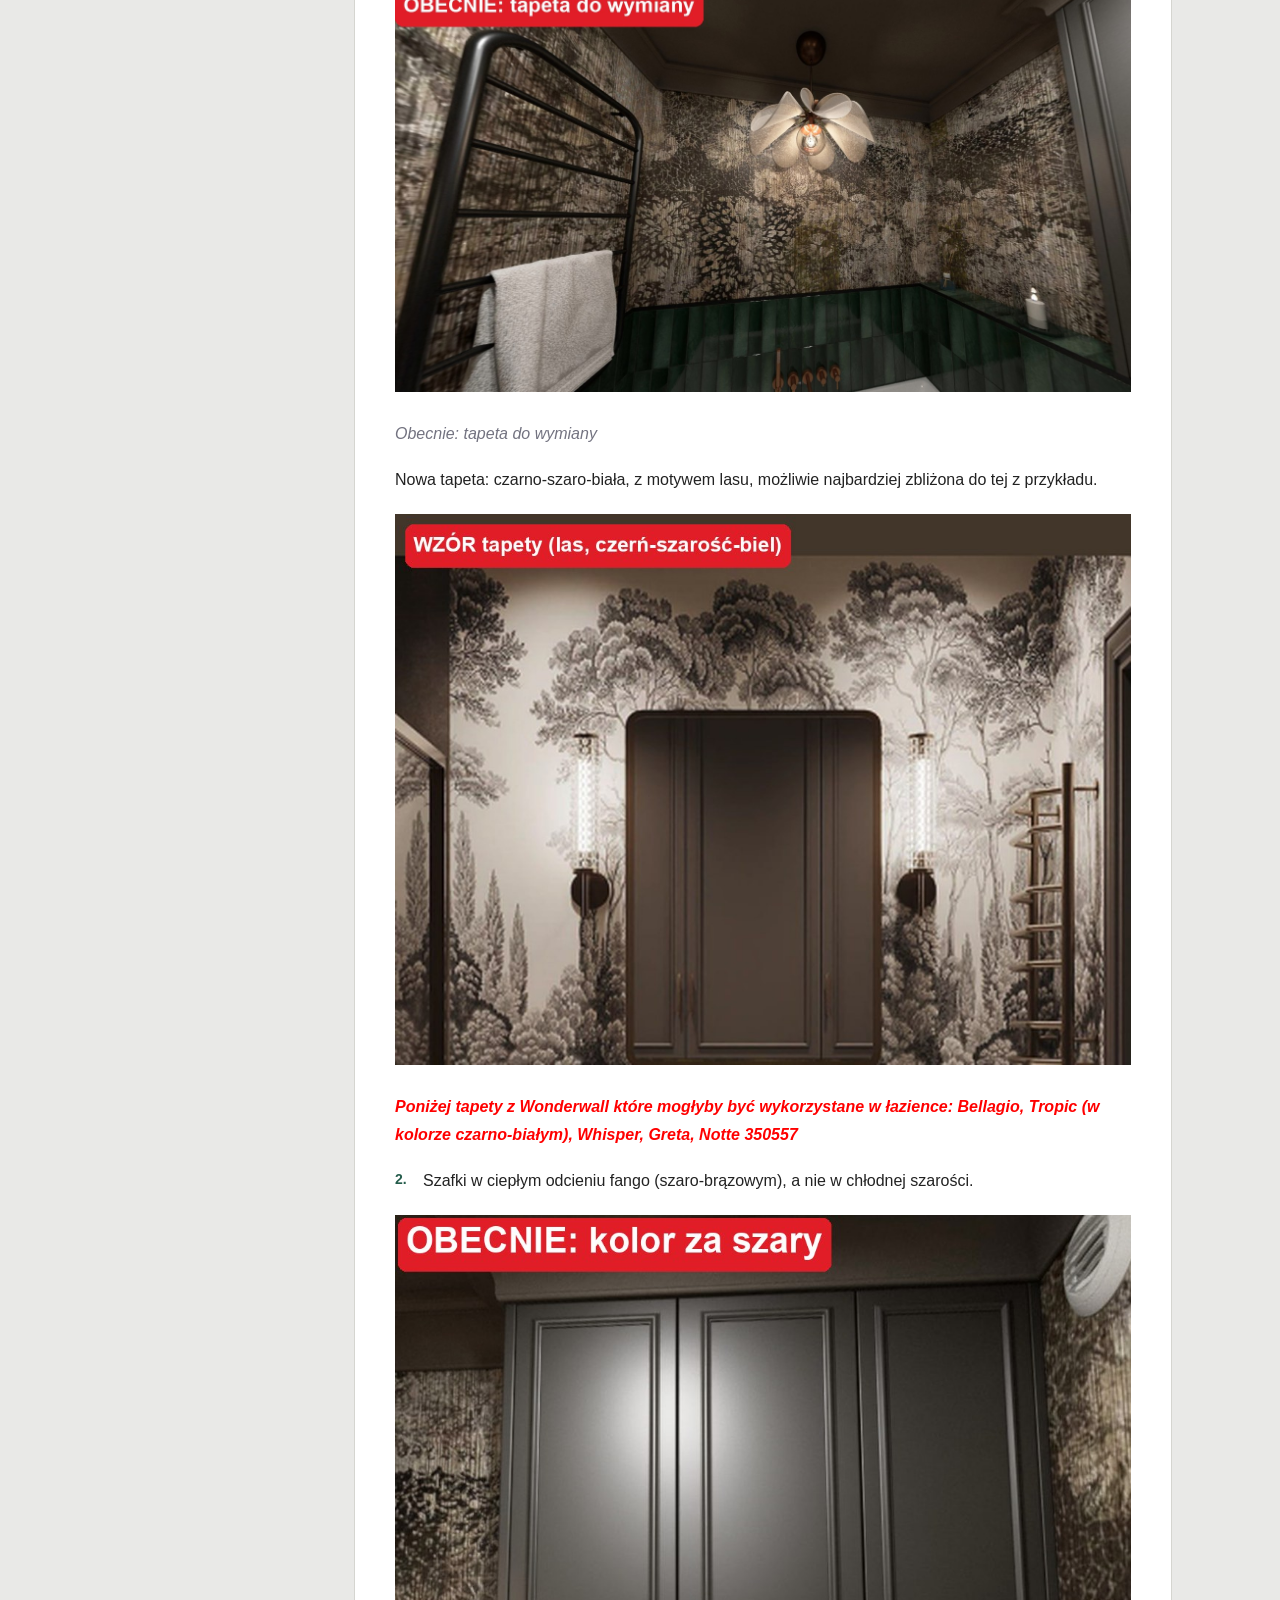
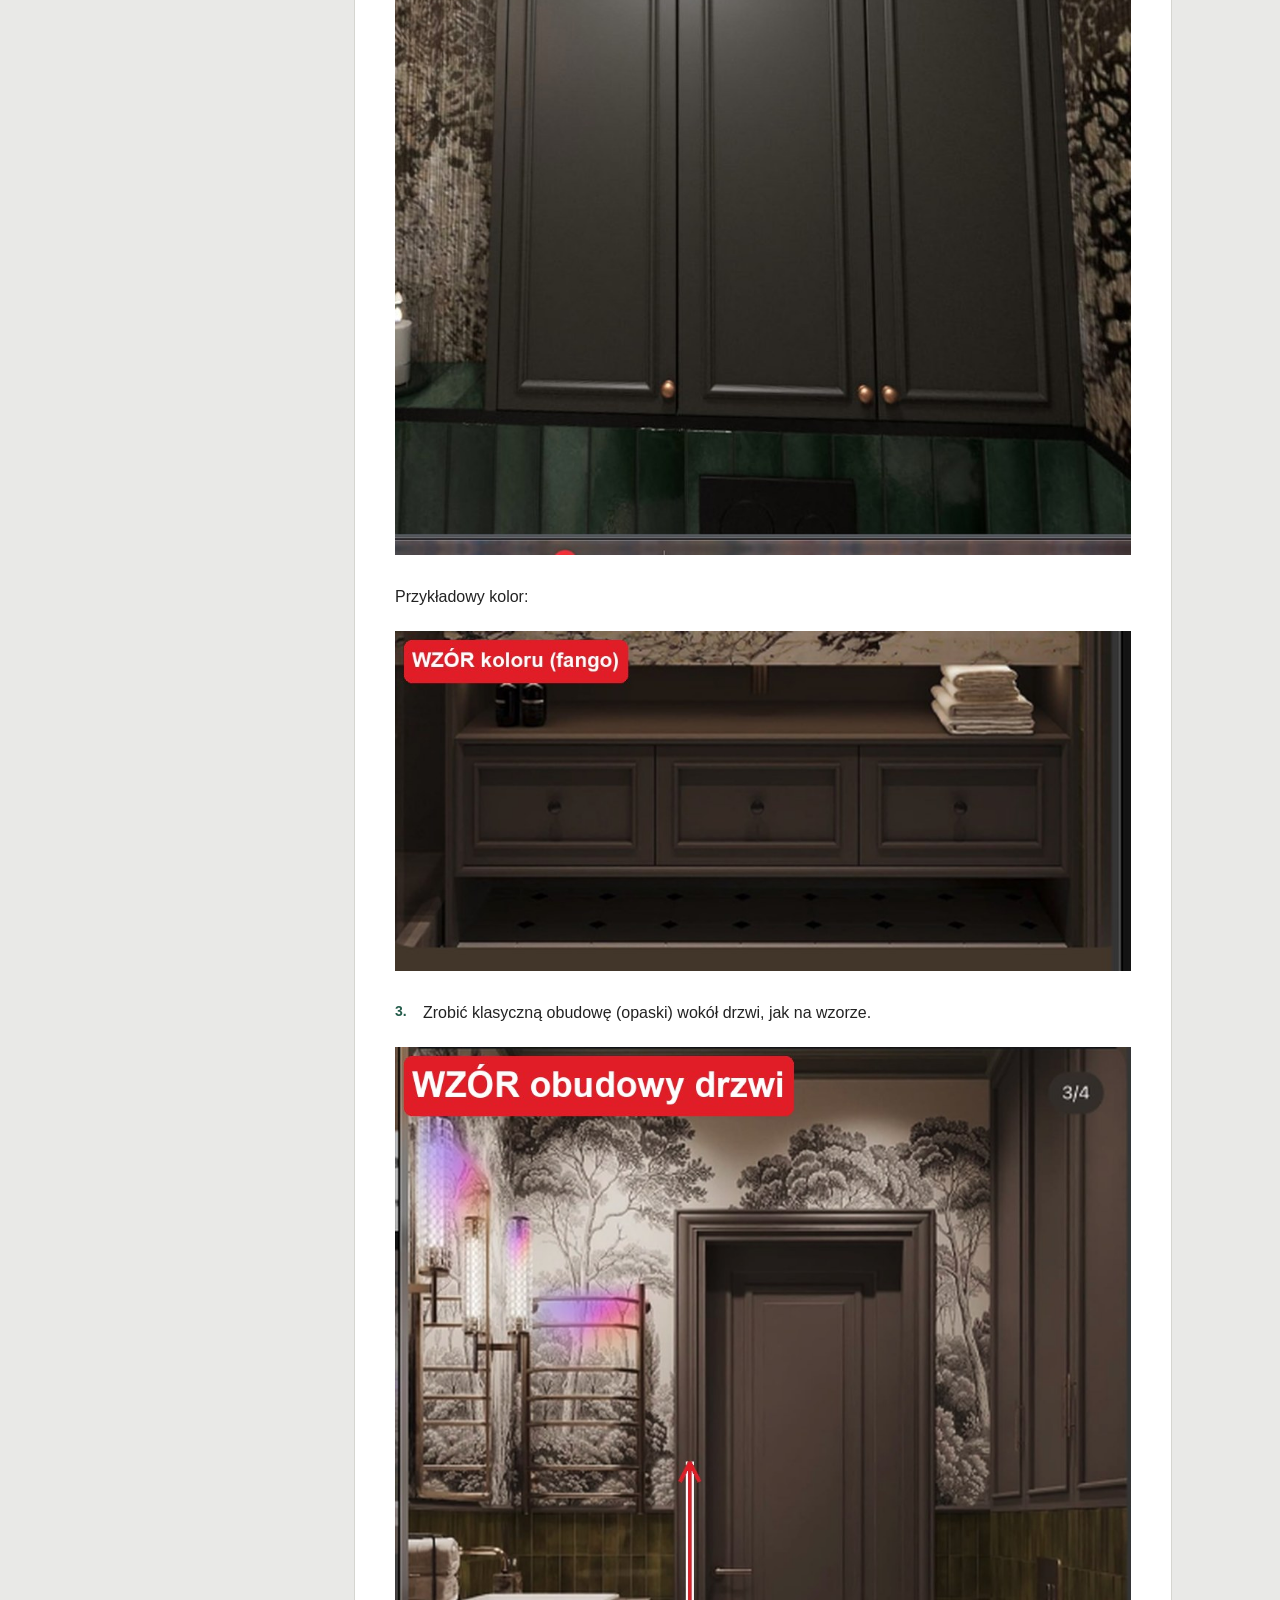
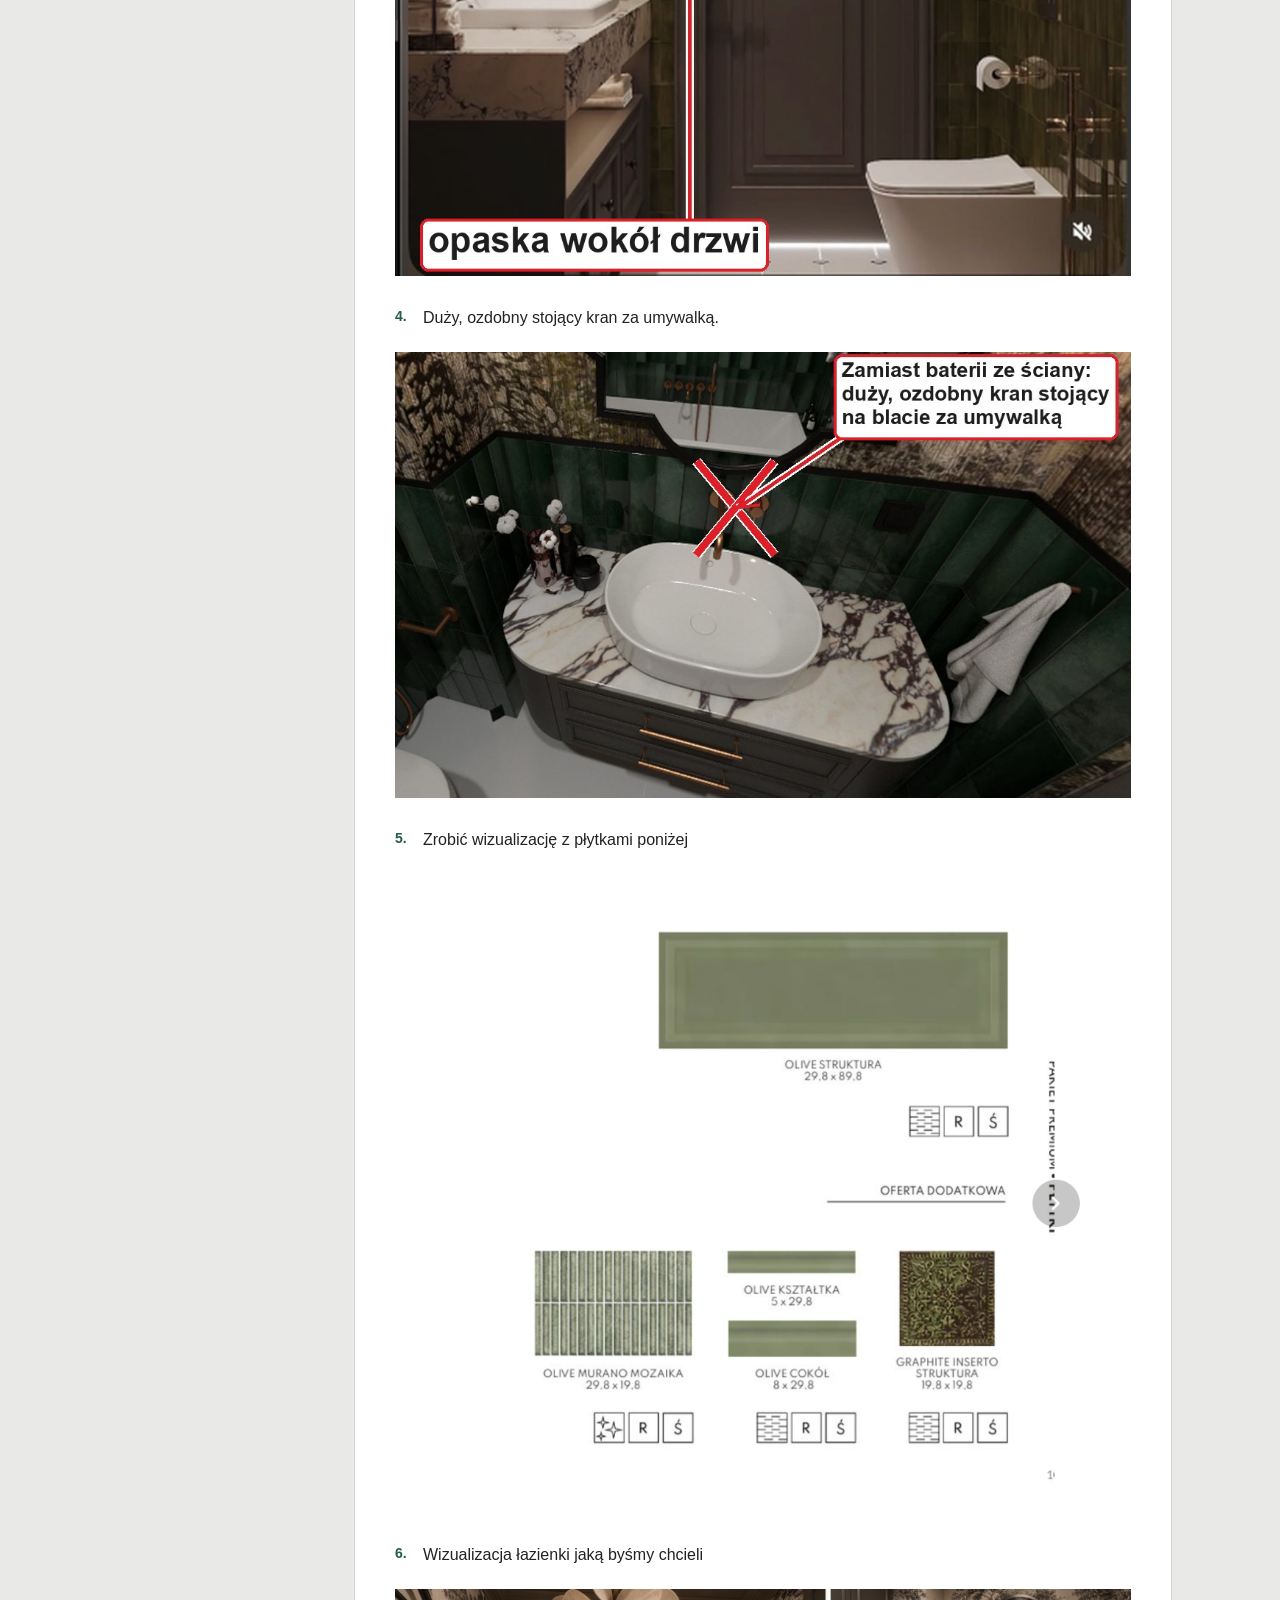
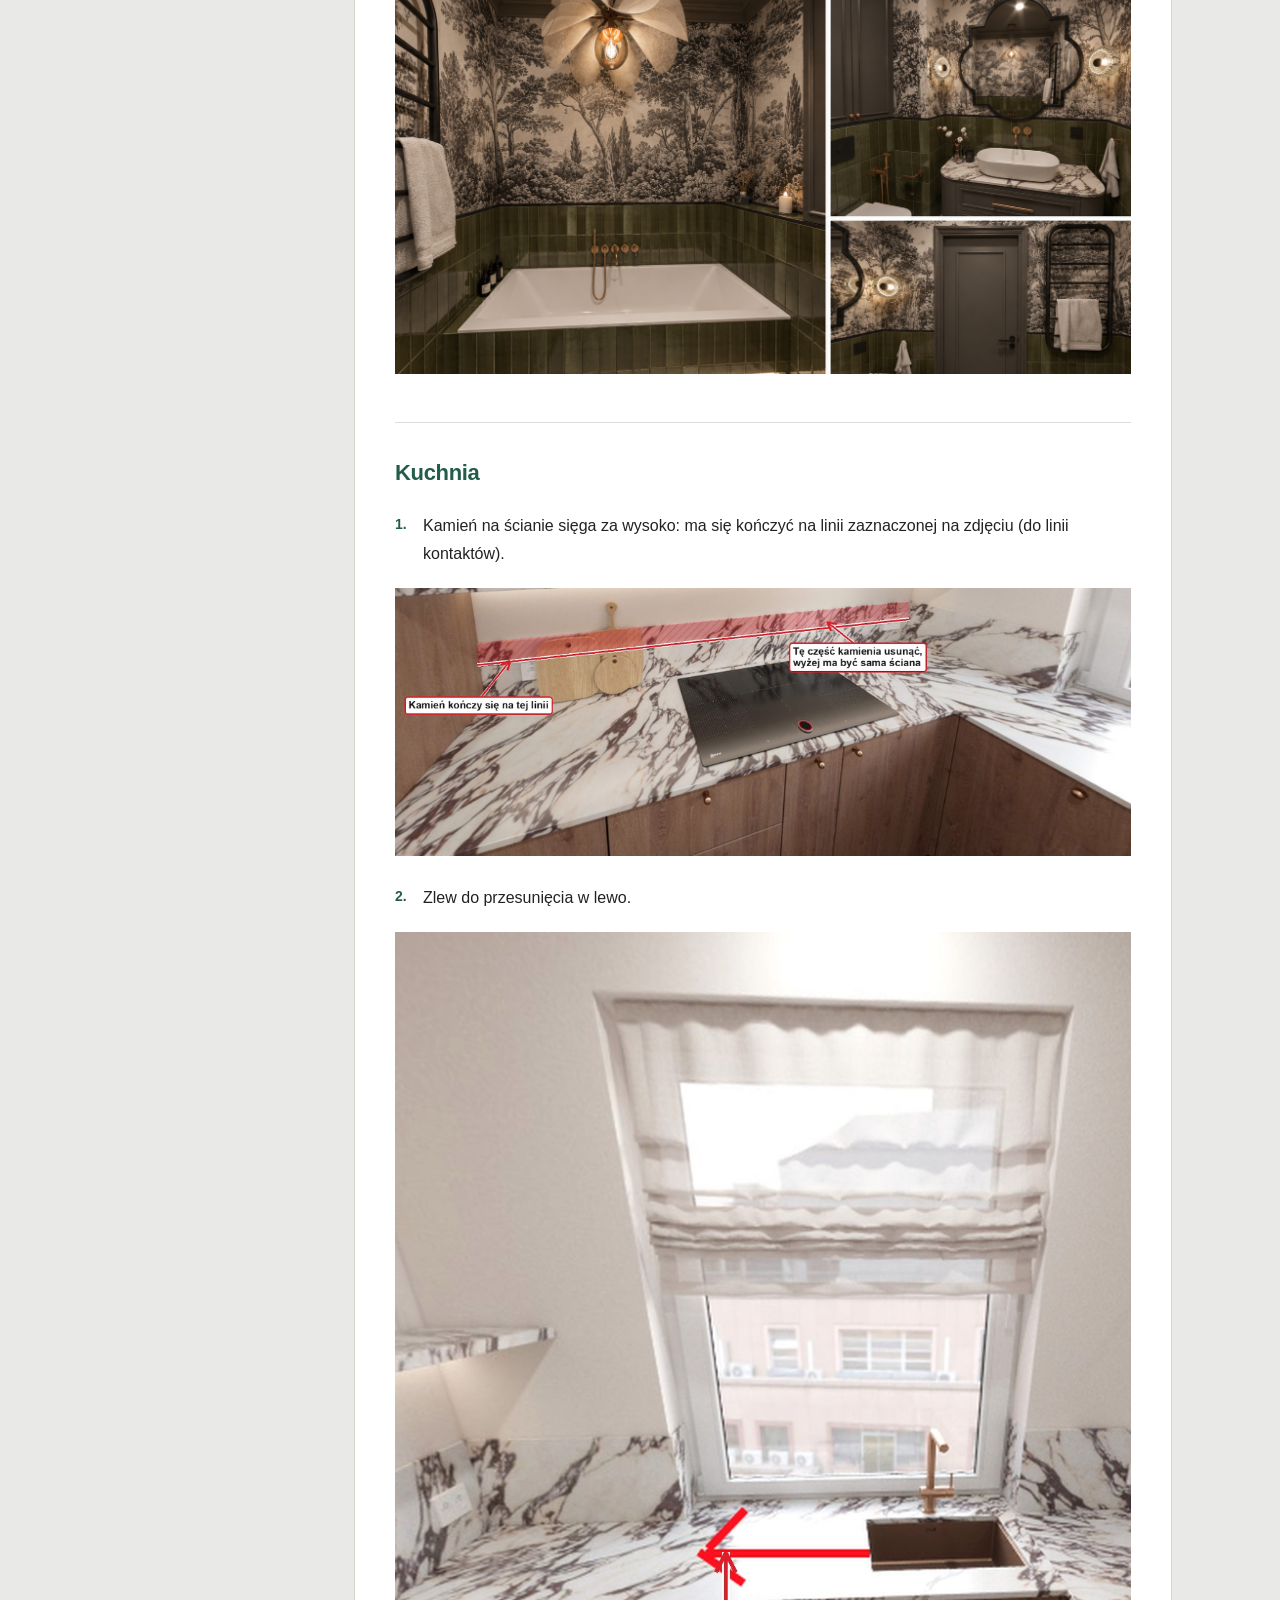
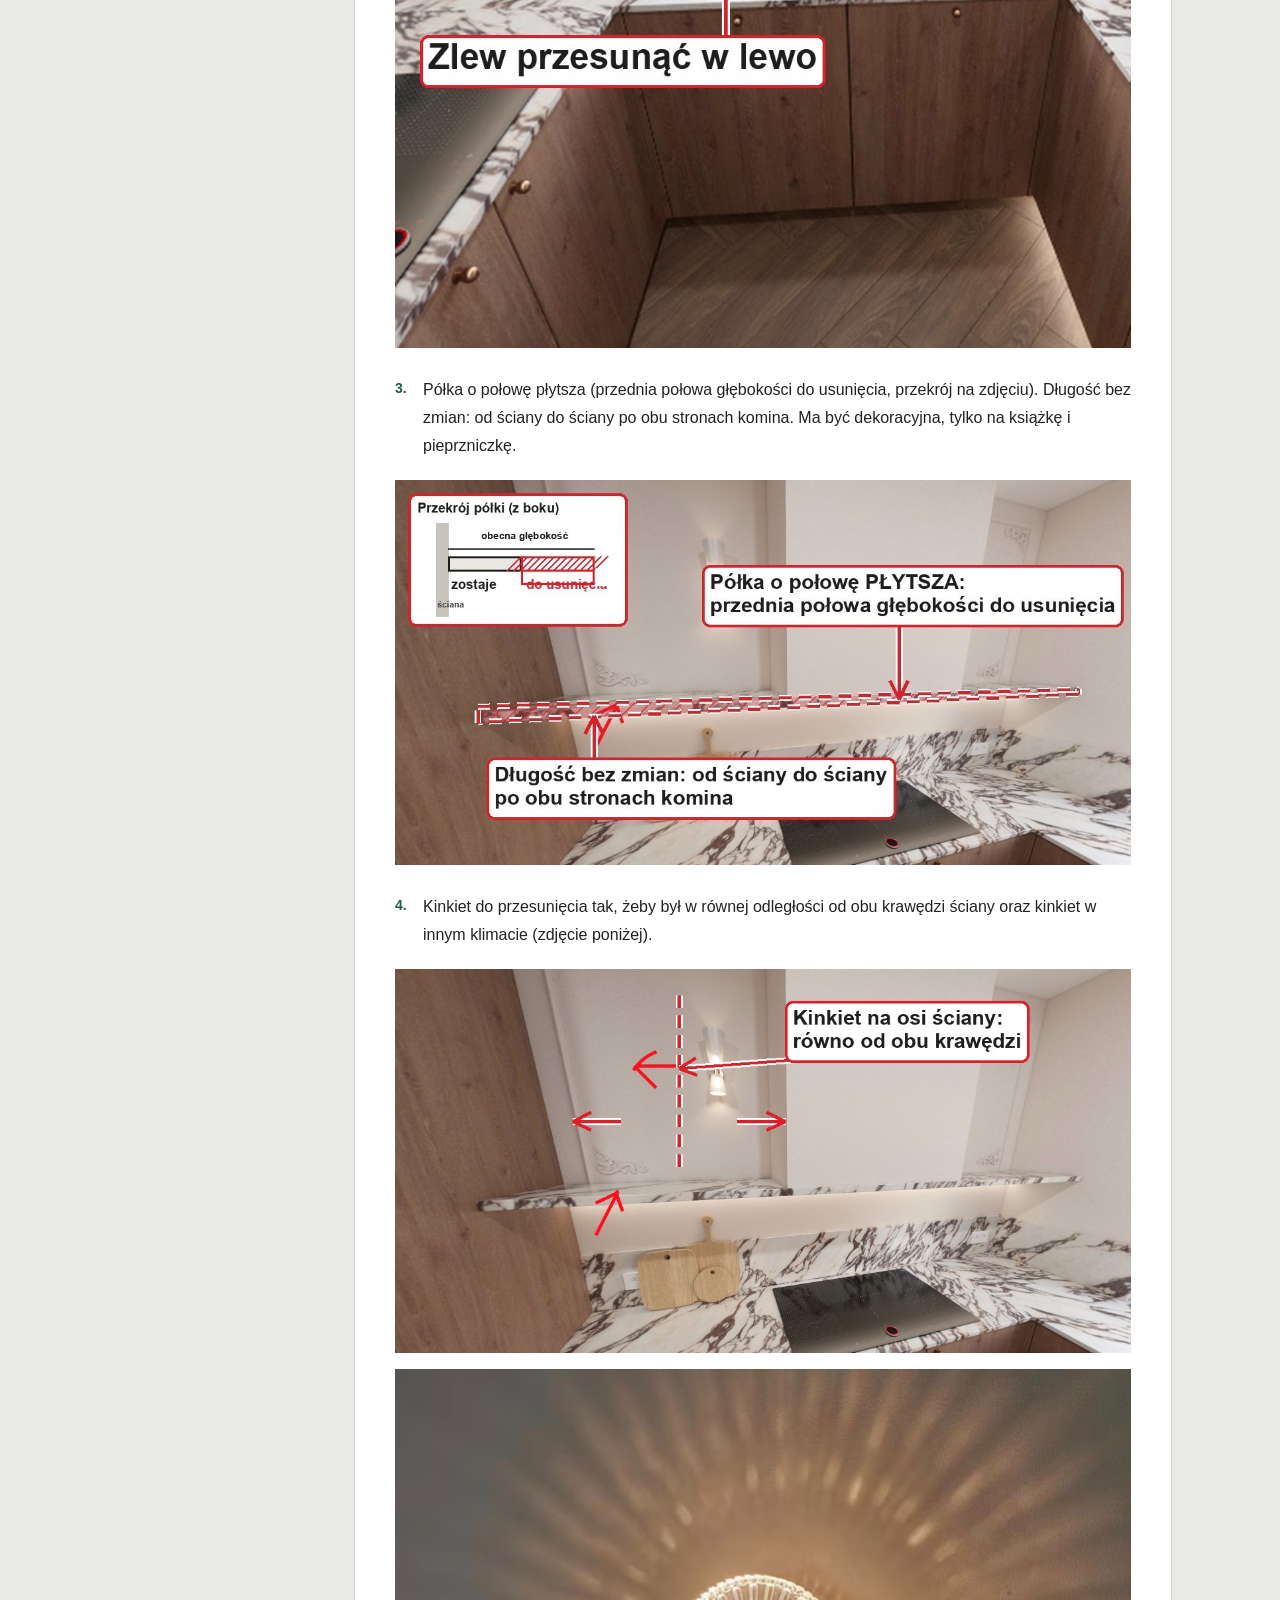
==== commit 5e2ffcdd: "Update project changes from revised October 20 document" ====
--- a/plan.html
+++ b/plan.html
@@ -24,102 +24,99 @@
 <section id="changes-entry" aria-labelledby="changes-entry-title"><h2 id="changes-entry-title">Wejście i przedpokój</h2>
 <p class="changes-numbered" data-number="1." data-source-paragraph="3">Dodać dekoracyjny żyrandol z rozetą (zdjęcie poniżej)</p>
 <figure class="changes-figure" data-source-paragraph="5"><button type="button" class="changes-image" aria-label="Powiększ ilustrację 1"><img src="project-changes-assets/image10.jpg" alt="Ilustracja 1 z dokumentu — Wejście i przedpokój" width="1588" height="842" loading="eager" decoding="async"></button></figure>
-<p class="changes-numbered" data-number="2." data-source-paragraph="6">Zmiana sztukaterii na drzwiach. Sztukateria zaczyna się na drzwiach od sypialni i kończy na drzwiach obok (zdjęcie poniżej). Pomiędzy drzwiami sztukateria a w niej obraz. </p>
-<figure class="changes-figure" data-source-paragraph="8"><button type="button" class="changes-image" aria-label="Powiększ ilustrację 2"><img src="project-changes-assets/image15.png" alt="Ilustracja 2 z dokumentu — Wejście i przedpokój" width="1263" height="679" loading="lazy" decoding="async"></button></figure>
-<p class="changes-numbered" data-number="3." data-source-paragraph="15">Cała szafka (konsola) w drewnie w kolorze podłogi lub pół tonu ciemniejsza, łącznie z blatem, bez kamienia. Półkę skrócić do ok. połowy szerokości lustra, jak na drugim zdjęciu.</p>
-<figure class="changes-figure" data-source-paragraph="16"><button type="button" class="changes-image" aria-label="Powiększ ilustrację 3"><img src="project-changes-assets/image13.jpg" alt="Ilustracja 3 z dokumentu — Wejście i przedpokój" width="1000" height="931" loading="lazy" decoding="async"></button></figure>
-<figure class="changes-figure" data-source-paragraph="18"><button type="button" class="changes-image" aria-label="Powiększ ilustrację 4"><img src="project-changes-assets/image9.png" alt="Ilustracja 4 z dokumentu — Wejście i przedpokój" width="289" height="394" loading="lazy" decoding="async"></button></figure>
-<p class="changes-numbered" data-number="4." data-source-paragraph="21">Sztukateria zaczynająca się za drzwiami biura i kończy się na ścianie salonu do ok. ⅓ jej długości. Lamele (fale) na ścianie za kanapą do usunięcia. W zamian dodać oświetlenie na ścianie (zdjęcie poniżej)</p>
-<figure class="changes-figure" data-source-paragraph="23"><button type="button" class="changes-image" aria-label="Powiększ ilustrację 5"><img src="project-changes-assets/image12.png" alt="Ilustracja 5 z dokumentu — Wejście i przedpokój" width="1245" height="787" loading="lazy" decoding="async"></button></figure>
-<p class="changes-numbered" data-number="5." data-source-paragraph="24">Szafa w przedpokoju: zamiast frontów lustrzanych pełne fronty z ramkami i uchwytami z kamienia. Jedno skrzydło lustrzane (zdjęcie poniżej).</p>
-<figure class="changes-figure" data-source-paragraph="25"><button type="button" class="changes-image" aria-label="Powiększ ilustrację 6"><img src="project-changes-assets/image5.png" alt="Ilustracja 6 z dokumentu — Wejście i przedpokój" width="1462" height="787" loading="lazy" decoding="async"></button></figure>
-<figure class="changes-figure" data-source-paragraph="26"><button type="button" class="changes-image" aria-label="Powiększ ilustrację 7"><img src="project-changes-assets/image21.png" alt="Ilustracja 7 z dokumentu — Wejście i przedpokój" width="1656" height="789" loading="lazy" decoding="async"></button></figure>
+<p class="changes-numbered" data-number="2." data-source-paragraph="7"><span style="color:#595966"><em>Do zmiany bok szafy. Sufit zrobić bardziej półokrągły tak, żeby zachodził na szafę i wtedy bok szafy bordowy (jak na zdjęciu poniżej)</em></span></p>
+<figure class="changes-figure" data-source-paragraph="7"><button type="button" class="changes-image" aria-label="Powiększ ilustrację 2"><img src="project-changes-assets/image2026102002.png" alt="Ilustracja 2 z dokumentu — Wejście i przedpokój" width="1386" height="787" loading="lazy" decoding="async"></button></figure>
+<p class="changes-numbered" data-number="3." data-source-paragraph="8">Zmiana sztukaterii na drzwiach. Sztukateria zaczyna się na drzwiach od sypialni i kończy na drzwiach obok (zdjęcie poniżej). Pomiędzy drzwiami sztukateria a w niej obraz.  Pojedyncza sztukateria na drzwiach, tam gdzie obraz może być podwójna sztukateria (bardziej dekoracyjna).</p>
+<figure class="changes-figure" data-source-paragraph="10"><button type="button" class="changes-image" aria-label="Powiększ ilustrację 3"><img src="project-changes-assets/image15.png" alt="Ilustracja 3 z dokumentu — Wejście i przedpokój" width="1263" height="679" loading="lazy" decoding="async"></button></figure>
+<p class="changes-numbered" data-number="4." data-source-paragraph="13">Cała szafka (konsola) w drewnie w kolorze podłogi lub pół tonu ciemniejsza, łącznie z blatem, bez kamienia. Półkę skrócić do ok. ¾ szerokości lustra, jak na zdjęciu poniżej.</p>
+<figure class="changes-figure" data-source-paragraph="14"><button type="button" class="changes-image" aria-label="Powiększ ilustrację 4"><img src="project-changes-assets/image13.jpg" alt="Ilustracja 4 z dokumentu — Wejście i przedpokój" width="1000" height="931" loading="lazy" decoding="async"></button></figure>
+<figure class="changes-figure" data-source-paragraph="16"><button type="button" class="changes-image" aria-label="Powiększ ilustrację 5"><img src="project-changes-assets/image9.png" alt="Ilustracja 5 z dokumentu — Wejście i przedpokój" width="289" height="394" loading="lazy" decoding="async"></button></figure>
+<p class="changes-numbered" data-number="5." data-source-paragraph="19">Sztukateria zaczynająca się za drzwiami biura i kończy się na ścianie salonu do ok. ⅓ jej długości jak na zdjęciu poniżej.</p>
+<figure class="changes-figure" data-source-paragraph="20"><button type="button" class="changes-image" aria-label="Powiększ ilustrację 6"><img src="project-changes-assets/image2026102006.png" alt="Ilustracja 6 z dokumentu — Wejście i przedpokój" width="1269" height="793" loading="lazy" decoding="async"></button></figure>
+<p class="changes-numbered" data-number="6." data-source-paragraph="23">Szafa w przedpokoju: zamiast frontów lustrzanych pełne fronty z ramkami i uchwytami z kamienia. Jedno skrzydło lustrzane (zdjęcie poniżej).</p>
+<figure class="changes-figure" data-source-paragraph="24"><button type="button" class="changes-image" aria-label="Powiększ ilustrację 7"><img src="project-changes-assets/image5.png" alt="Ilustracja 7 z dokumentu — Wejście i przedpokój" width="1462" height="787" loading="lazy" decoding="async"></button></figure>
+<figure class="changes-figure" data-source-paragraph="25"><button type="button" class="changes-image" aria-label="Powiększ ilustrację 8"><img src="project-changes-assets/image21.png" alt="Ilustracja 8 z dokumentu — Wejście i przedpokój" width="1656" height="789" loading="lazy" decoding="async"></button></figure>
 </section>
 <section id="changes-bathroom-1" aria-labelledby="changes-bathroom-1-title"><h2 id="changes-bathroom-1-title">Łazienka 1</h2>
-<p class="changes-numbered" data-number="1." data-source-paragraph="33">Duże dekoracyjne lustro, bardziej okrągłe lub półokrągłe, na całą szerokość umywalki, ale kończące się nad kranem, żeby nie chlapało. Do tego zwisająca dekoracyjne lampy. Bateria podtynkowa, </p>
-<figure class="changes-figure" data-source-paragraph="35"><button type="button" class="changes-image" aria-label="Powiększ ilustrację 8"><img src="project-changes-assets/image11.jpg" alt="Ilustracja 8 z dokumentu — Łazienka 1" width="1092" height="1440" loading="lazy" decoding="async"></button></figure>
-<figure class="changes-figure" data-source-paragraph="36"><button type="button" class="changes-image" aria-label="Powiększ ilustrację 9"><img src="project-changes-assets/image36.png" alt="Ilustracja 9 z dokumentu — Łazienka 1" width="585" height="784" loading="lazy" decoding="async"></button></figure>
-<p class="changes-numbered" data-number="2." data-source-paragraph="37">Zmiana zabudowy za WC jak poniżej (do przedyskutowania płytki)</p>
-<figure class="changes-figure" data-source-paragraph="39"><button type="button" class="changes-image" aria-label="Powiększ ilustrację 10"><img src="project-changes-assets/image23.png" alt="Ilustracja 10 z dokumentu — Łazienka 1" width="1402" height="790" loading="lazy" decoding="async"></button></figure>
-<p class="changes-numbered" data-number="3." data-source-paragraph="43">Kamienna umywalka i bateria podtynkowa.</p>
-<figure class="changes-figure" data-source-paragraph="44"><button type="button" class="changes-image" aria-label="Powiększ ilustrację 11"><img src="project-changes-assets/image39.jpg" alt="Ilustracja 11 z dokumentu — Łazienka 1" width="1000" height="777" loading="lazy" decoding="async"></button></figure>
-<p class="changes-numbered" data-number="4." data-source-paragraph="47">Sufit nad prysznicem: prosimy o biały zamiast czarnego (czy jest powód, dla którego jest czarny?).</p>
-<figure class="changes-figure" data-source-paragraph="48"><button type="button" class="changes-image" aria-label="Powiększ ilustrację 12"><img src="project-changes-assets/image2.jpg" alt="Ilustracja 12 z dokumentu — Łazienka 1" width="1147" height="505" loading="lazy" decoding="async"></button></figure>
+<p class="changes-numbered" data-number="1." data-source-paragraph="34">Duże dekoracyjne lustro, bardziej okrągłe lub półokrągłe, na całą szerokość umywalki, ale kończące się nad kranem, żeby nie chlapało. Do tego zwisająca dekoracyjne lampy. Bateria podtynkowa.</p>
+<figure class="changes-figure" data-source-paragraph="36"><button type="button" class="changes-image" aria-label="Powiększ ilustrację 9"><img src="project-changes-assets/image11.jpg" alt="Ilustracja 9 z dokumentu — Łazienka 1" width="1092" height="1440" loading="lazy" decoding="async"></button></figure>
+<p class="changes-numbered" data-number="2." data-source-paragraph="38">Zmiana zabudowy za WC jak poniżej.</p>
+<figure class="changes-figure" data-source-paragraph="40"><button type="button" class="changes-image" aria-label="Powiększ ilustrację 10"><img src="project-changes-assets/image23.png" alt="Ilustracja 10 z dokumentu — Łazienka 1" width="1402" height="790" loading="lazy" decoding="async"></button></figure>
+<p class="changes-numbered" data-number="3." data-source-paragraph="44">Kamienna umywalka i bateria podtynkowa.</p>
+<figure class="changes-figure" data-source-paragraph="46"><button type="button" class="changes-image" aria-label="Powiększ ilustrację 11"><img src="project-changes-assets/image39.jpg" alt="Ilustracja 11 z dokumentu — Łazienka 1" width="1000" height="777" loading="lazy" decoding="async"></button></figure>
+<p class="changes-numbered" data-number="4." data-source-paragraph="49">Sufit nad prysznicem: prosimy o biały zamiast czarnego (czy jest powód, dla którego jest czarny?).</p>
+<figure class="changes-figure" data-source-paragraph="51"><button type="button" class="changes-image" aria-label="Powiększ ilustrację 12"><img src="project-changes-assets/image2.jpg" alt="Ilustracja 12 z dokumentu — Łazienka 1" width="1147" height="505" loading="lazy" decoding="async"></button></figure>
 </section>
 <section id="changes-bathroom-2" aria-labelledby="changes-bathroom-2-title"><h2 id="changes-bathroom-2-title">Łazienka 2</h2>
-<p class="changes-numbered" data-number="1." data-source-paragraph="51">Tapeta do wymiany.</p>
-<figure class="changes-figure" data-source-paragraph="52"><button type="button" class="changes-image" aria-label="Powiększ ilustrację 13"><img src="project-changes-assets/image7.jpg" alt="Ilustracja 13 z dokumentu — Łazienka 2" width="1498" height="821" loading="lazy" decoding="async"></button></figure>
-<p data-source-paragraph="53"><span style="color:#737380"><em>Obecnie: tapeta do wymiany</em></span></p>
-<p data-source-paragraph="54">Nowa tapeta: czarno-szaro-biała, z motywem lasu, możliwie najbardziej zbliżona do tej z przykładu.</p>
-<figure class="changes-figure" data-source-paragraph="55"><button type="button" class="changes-image" aria-label="Powiększ ilustrację 14"><img src="project-changes-assets/image14.jpg" alt="Ilustracja 14 z dokumentu — Łazienka 2" width="1000" height="748" loading="lazy" decoding="async"></button></figure>
-<p data-source-paragraph="57"><span style="color:#595966"><strong><em>Poniżej tapety z Wonderwall które mogłyby być wykorzystane w łazience: Bellagio, Tropic (w kolorze czarno-białym), Whisper, Greta, Notte 350557</em></strong></span></p>
-<p class="changes-numbered" data-number="2." data-source-paragraph="58">Szafki w ciepłym odcieniu fango (szaro-brązowym), a nie w chłodnej szarości.</p>
-<figure class="changes-figure" data-source-paragraph="59"><button type="button" class="changes-image" aria-label="Powiększ ilustrację 15"><img src="project-changes-assets/image3.jpg" alt="Ilustracja 15 z dokumentu — Łazienka 2" width="1000" height="1277" loading="lazy" decoding="async"></button></figure>
-<p data-source-paragraph="60">Przykładowy kolor:</p>
-<figure class="changes-figure" data-source-paragraph="61"><button type="button" class="changes-image" aria-label="Powiększ ilustrację 16"><img src="project-changes-assets/image4.jpg" alt="Ilustracja 16 z dokumentu — Łazienka 2" width="1000" height="462" loading="lazy" decoding="async"></button></figure>
-<p class="changes-numbered" data-number="3." data-source-paragraph="63">Zrobić klasyczną obudowę (opaski) wokół drzwi, jak na wzorze.</p>
-<figure class="changes-figure" data-source-paragraph="64"><button type="button" class="changes-image" aria-label="Powiększ ilustrację 17"><img src="project-changes-assets/image35.jpg" alt="Ilustracja 17 z dokumentu — Łazienka 2" width="1000" height="1126" loading="lazy" decoding="async"></button></figure>
-<p class="changes-numbered" data-number="4." data-source-paragraph="67">Duży, ozdobny stojący kran za umywalką </p>
-<figure class="changes-figure" data-source-paragraph="68"><button type="button" class="changes-image" aria-label="Powiększ ilustrację 18"><img src="project-changes-assets/image28.jpg" alt="Ilustracja 18 z dokumentu — Łazienka 2" width="1000" height="606" loading="lazy" decoding="async"></button></figure>
-<p class="changes-numbered" data-number="5." data-source-paragraph="70">Zrobić wizualizację z płytkami poniżej </p>
-<figure class="changes-figure" data-source-paragraph="72"><button type="button" class="changes-image" aria-label="Powiększ ilustrację 19"><img src="project-changes-assets/image30.png" alt="Ilustracja 19 z dokumentu — Łazienka 2" width="934" height="811" loading="lazy" decoding="async"></button></figure>
+<p class="changes-numbered" data-number="1." data-source-paragraph="54">Tapeta do wymiany.</p>
+<figure class="changes-figure" data-source-paragraph="56"><button type="button" class="changes-image" aria-label="Powiększ ilustrację 13"><img src="project-changes-assets/image7.jpg" alt="Ilustracja 13 z dokumentu — Łazienka 2" width="1498" height="821" loading="lazy" decoding="async"></button></figure>
+<p data-source-paragraph="57"><span style="color:#737380"><em>Obecnie: tapeta do wymiany</em></span></p>
+<p data-source-paragraph="58">Nowa tapeta: czarno-szaro-biała, z motywem lasu, możliwie najbardziej zbliżona do tej z przykładu.</p>
+<figure class="changes-figure" data-source-paragraph="60"><button type="button" class="changes-image" aria-label="Powiększ ilustrację 14"><img src="project-changes-assets/image14.jpg" alt="Ilustracja 14 z dokumentu — Łazienka 2" width="1000" height="748" loading="lazy" decoding="async"></button></figure>
+<p data-source-paragraph="62"><span style="color:#ff0000"><em><strong>Poniżej tapety z Wonderwall które mogłyby być wykorzystane w łazience: Bellagio, Tropic (w kolorze czarno-białym), Whisper, Greta, Notte 350557</strong></em></span></p>
+<p class="changes-numbered" data-number="2." data-source-paragraph="63">Szafki w ciepłym odcieniu fango (szaro-brązowym), a nie w chłodnej szarości.</p>
+<figure class="changes-figure" data-source-paragraph="65"><button type="button" class="changes-image" aria-label="Powiększ ilustrację 15"><img src="project-changes-assets/image3.jpg" alt="Ilustracja 15 z dokumentu — Łazienka 2" width="1000" height="1277" loading="lazy" decoding="async"></button></figure>
+<p data-source-paragraph="66">Przykładowy kolor:</p>
+<figure class="changes-figure" data-source-paragraph="67"><button type="button" class="changes-image" aria-label="Powiększ ilustrację 16"><img src="project-changes-assets/image4.jpg" alt="Ilustracja 16 z dokumentu — Łazienka 2" width="1000" height="462" loading="lazy" decoding="async"></button></figure>
+<p class="changes-numbered" data-number="3." data-source-paragraph="69">Zrobić klasyczną obudowę (opaski) wokół drzwi, jak na wzorze.</p>
+<figure class="changes-figure" data-source-paragraph="71"><button type="button" class="changes-image" aria-label="Powiększ ilustrację 17"><img src="project-changes-assets/image35.jpg" alt="Ilustracja 17 z dokumentu — Łazienka 2" width="1000" height="1126" loading="lazy" decoding="async"></button></figure>
+<p class="changes-numbered" data-number="4." data-source-paragraph="74">Duży, ozdobny stojący kran za umywalką.</p>
+<figure class="changes-figure" data-source-paragraph="76"><button type="button" class="changes-image" aria-label="Powiększ ilustrację 18"><img src="project-changes-assets/image28.jpg" alt="Ilustracja 18 z dokumentu — Łazienka 2" width="1000" height="606" loading="lazy" decoding="async"></button></figure>
+<p class="changes-numbered" data-number="5." data-source-paragraph="83">Zrobić wizualizację z płytkami poniżej</p>
+<figure class="changes-figure" data-source-paragraph="85"><button type="button" class="changes-image" aria-label="Powiększ ilustrację 19"><img src="project-changes-assets/image30.png" alt="Ilustracja 19 z dokumentu — Łazienka 2" width="934" height="811" loading="lazy" decoding="async"></button></figure>
+<p class="changes-numbered" data-number="6." data-source-paragraph="86">Wizualizacja łazienki jaką byśmy chcieli</p>
+<figure class="changes-figure" data-source-paragraph="89"><button type="button" class="changes-image" aria-label="Powiększ ilustrację 20"><img src="project-changes-assets/image2026102020.png" alt="Ilustracja 20 z dokumentu — Łazienka 2" width="1506" height="789" loading="lazy" decoding="async"></button></figure>
 </section>
 <section id="changes-kitchen" aria-labelledby="changes-kitchen-title"><h2 id="changes-kitchen-title">Kuchnia</h2>
-<p class="changes-numbered" data-number="1." data-source-paragraph="76">Kamień na ścianie sięga za wysoko: ma się kończyć na linii zaznaczonej na zdjęciu (do linii kontaktów).</p>
-<figure class="changes-figure" data-source-paragraph="77"><button type="button" class="changes-image" aria-label="Powiększ ilustrację 20"><img src="project-changes-assets/image18.jpg" alt="Ilustracja 20 z dokumentu — Kuchnia" width="2048" height="747" loading="lazy" decoding="async"></button></figure>
-<p class="changes-numbered" data-number="2." data-source-paragraph="79">Zlew do przesunięcia w lewo.</p>
-<figure class="changes-figure" data-source-paragraph="80"><button type="button" class="changes-image" aria-label="Powiększ ilustrację 21"><img src="project-changes-assets/image34.jpg" alt="Ilustracja 21 z dokumentu — Kuchnia" width="1000" height="1380" loading="lazy" decoding="async"></button></figure>
-<p class="changes-numbered" data-number="3." data-source-paragraph="82">Półka o połowę płytsza (przednia połowa głębokości do usunięcia, przekrój na zdjęciu). Długość bez zmian: od ściany do ściany po obu stronach komina. Ma być dekoracyjna, tylko na książkę i pieprzniczkę.</p>
-<figure class="changes-figure" data-source-paragraph="83"><button type="button" class="changes-image" aria-label="Powiększ ilustrację 22"><img src="project-changes-assets/image16.jpg" alt="Ilustracja 22 z dokumentu — Kuchnia" width="1110" height="580" loading="lazy" decoding="async"></button></figure>
-<p class="changes-numbered" data-number="4." data-source-paragraph="85">Kinkiet do przesunięcia tak, żeby był w równej odległości od obu krawędzi ściany oraz kinkiet w innym klimacie (zdjęcie poniżej) </p>
-<figure class="changes-figure" data-source-paragraph="86"><button type="button" class="changes-image" aria-label="Powiększ ilustrację 23"><img src="project-changes-assets/image1.jpg" alt="Ilustracja 23 z dokumentu — Kuchnia" width="1110" height="580" loading="lazy" decoding="async"></button></figure>
-<figure class="changes-figure" data-source-paragraph="87"><button type="button" class="changes-image" aria-label="Powiększ ilustrację 24"><img src="project-changes-assets/image17.png" alt="Ilustracja 24 z dokumentu — Kuchnia" width="910" height="729" loading="lazy" decoding="async"></button></figure>
-<p class="changes-numbered" data-number="5." data-source-paragraph="89">Kolor blatu piaskowy, taki jak w showroomie (prosimy o podanie producenta i kodu)</p>
-<figure class="changes-figure" data-source-paragraph="90"><button type="button" class="changes-image" aria-label="Powiększ ilustrację 25"><img src="project-changes-assets/image29.jpg" alt="Ilustracja 25 z dokumentu — Kuchnia" width="924" height="256" loading="lazy" decoding="async"></button></figure>
-<p class="changes-numbered" data-number="6." data-source-paragraph="93">Hokery bez oparcia, z możliwością wsunięcia pod blat.</p>
-<figure class="changes-figure" data-source-paragraph="94"><button type="button" class="changes-image" aria-label="Powiększ ilustrację 26"><img src="project-changes-assets/image6.png" alt="Ilustracja 26 z dokumentu — Kuchnia" width="700" height="711" loading="lazy" decoding="async"></button></figure>
+<p class="changes-numbered" data-number="1." data-source-paragraph="101">Kamień na ścianie sięga za wysoko: ma się kończyć na linii zaznaczonej na zdjęciu (do linii kontaktów).</p>
+<figure class="changes-figure" data-source-paragraph="103"><button type="button" class="changes-image" aria-label="Powiększ ilustrację 21"><img src="project-changes-assets/image18.jpg" alt="Ilustracja 21 z dokumentu — Kuchnia" width="2048" height="747" loading="lazy" decoding="async"></button></figure>
+<p class="changes-numbered" data-number="2." data-source-paragraph="105">Zlew do przesunięcia w lewo.</p>
+<figure class="changes-figure" data-source-paragraph="107"><button type="button" class="changes-image" aria-label="Powiększ ilustrację 22"><img src="project-changes-assets/image34.jpg" alt="Ilustracja 22 z dokumentu — Kuchnia" width="1000" height="1380" loading="lazy" decoding="async"></button></figure>
+<p class="changes-numbered" data-number="3." data-source-paragraph="109">Półka o połowę płytsza (przednia połowa głębokości do usunięcia, przekrój na zdjęciu). Długość bez zmian: od ściany do ściany po obu stronach komina. Ma być dekoracyjna, tylko na książkę i pieprzniczkę.</p>
+<figure class="changes-figure" data-source-paragraph="110"><button type="button" class="changes-image" aria-label="Powiększ ilustrację 23"><img src="project-changes-assets/image16.jpg" alt="Ilustracja 23 z dokumentu — Kuchnia" width="1110" height="580" loading="lazy" decoding="async"></button></figure>
+<p class="changes-numbered" data-number="4." data-source-paragraph="112">Kinkiet do przesunięcia tak, żeby był w równej odległości od obu krawędzi ściany oraz kinkiet w innym klimacie (zdjęcie poniżej).</p>
+<figure class="changes-figure" data-source-paragraph="114"><button type="button" class="changes-image" aria-label="Powiększ ilustrację 24"><img src="project-changes-assets/image1.jpg" alt="Ilustracja 24 z dokumentu — Kuchnia" width="1110" height="580" loading="lazy" decoding="async"></button></figure>
+<figure class="changes-figure" data-source-paragraph="115"><button type="button" class="changes-image" aria-label="Powiększ ilustrację 25"><img src="project-changes-assets/image17.png" alt="Ilustracja 25 z dokumentu — Kuchnia" width="910" height="729" loading="lazy" decoding="async"></button></figure>
+<p class="changes-numbered" data-number="5." data-source-paragraph="117">Kolor blatu piaskowy, taki jak w showroomie (prosimy o podanie producenta i kodu)</p>
+<figure class="changes-figure" data-source-paragraph="119"><button type="button" class="changes-image" aria-label="Powiększ ilustrację 26"><img src="project-changes-assets/image29.jpg" alt="Ilustracja 26 z dokumentu — Kuchnia" width="924" height="256" loading="lazy" decoding="async"></button></figure>
+<p class="changes-numbered" data-number="6." data-source-paragraph="122">Hokery bez oparcia, z możliwością wsunięcia pod blat.</p>
+<figure class="changes-figure" data-source-paragraph="123"><button type="button" class="changes-image" aria-label="Powiększ ilustrację 27"><img src="project-changes-assets/image6.png" alt="Ilustracja 27 z dokumentu — Kuchnia" width="700" height="711" loading="lazy" decoding="async"></button></figure>
 </section>
 <section id="changes-living" aria-labelledby="changes-living-title"><h2 id="changes-living-title">Salon</h2>
-<p class="changes-numbered" data-number="1." data-source-paragraph="96">Stół z jaśniejszego dębu, ale nie tak jasnego jak podłoga, z obłym blatem (owal albo mocno zaokrąglone narożniki), żeby było mniej kanciastych form.</p>
-<figure class="changes-figure" data-source-paragraph="97"><button type="button" class="changes-image" aria-label="Powiększ ilustrację 27"><img src="project-changes-assets/image25.jpg" alt="Ilustracja 27 z dokumentu — Salon" width="1000" height="649" loading="lazy" decoding="async"></button></figure>
-<p class="changes-numbered" data-number="2." data-source-paragraph="100">Ściana przy kanapie: gładka, bez lameli i pasa LED, na niej ramy ze sztukaterii. W ramie ze sztukaterią zaczynającą się w korytarzu (beżowe tło) beżowa tapeta która jest na ścianie z łazienką i garderobą. </p>
-<figure class="changes-figure" data-source-paragraph="101"><button type="button" class="changes-image" aria-label="Powiększ ilustrację 28"><img src="project-changes-assets/image8.png" alt="Ilustracja 28 z dokumentu — Salon" width="1507" height="799" loading="lazy" decoding="async"></button></figure>
-<figure class="changes-figure" data-source-paragraph="102"><button type="button" class="changes-image" aria-label="Powiększ ilustrację 29"><img src="project-changes-assets/image33.png" alt="Ilustracja 29 z dokumentu — Salon" width="1504" height="792" loading="lazy" decoding="async"></button></figure>
-<figure class="changes-figure" data-source-paragraph="103"><button type="button" class="changes-image" aria-label="Powiększ ilustrację 30"><img src="project-changes-assets/image27.png" alt="Ilustracja 30 z dokumentu — Salon" width="1231" height="792" loading="lazy" decoding="async"></button></figure>
-<figure class="changes-figure" data-source-paragraph="104"><button type="button" class="changes-image" aria-label="Powiększ ilustrację 31"><img src="project-changes-assets/image24.png" alt="Ilustracja 31 z dokumentu — Salon" width="1225" height="796" loading="lazy" decoding="async"></button></figure>
-<figure class="changes-figure" data-source-paragraph="105"><button type="button" class="changes-image" aria-label="Powiększ ilustrację 32"><img src="project-changes-assets/image12.png" alt="Ilustracja 32 z dokumentu — Salon" width="1245" height="787" loading="lazy" decoding="async"></button></figure>
-<p class="changes-numbered" data-number="3." data-source-paragraph="108">Półka RTV bez kominka; biała ryflowana ściana zza (taka jak na Pani inspiracji zza kanapą). Planujemy telewizor 75–85 cali: orientacyjna szerokość obudowy to ok. 167 cm dla 75 cali i ok. 189–190 cm dla 85 cali, zależnie od modelu. Prosimy uwzględnić w projekcie również wariant 85 cali; dokładne wymiary potwierdzimy po wyborze modelu. Rezygnujemy z zabudowanej ścianki. Możemy jakoś pomyśleć od góry oświetlenia tej ściany. </p>
-<figure class="changes-figure" data-source-paragraph="109"><button type="button" class="changes-image" aria-label="Powiększ ilustrację 33"><img src="project-changes-assets/image38.png" alt="Ilustracja 33 z dokumentu — Salon" width="1195" height="748" loading="lazy" decoding="async"></button></figure>
-<figure class="changes-figure" data-source-paragraph="111"><button type="button" class="changes-image" aria-label="Powiększ ilustrację 34"><img src="project-changes-assets/image32.png" alt="Ilustracja 34 z dokumentu — Salon" width="1194" height="742" loading="lazy" decoding="async"></button></figure>
+<p class="changes-numbered" data-number="1." data-source-paragraph="125">Stół z jaśniejszego dębu, ale nie tak jasnego jak podłoga, z obłym blatem (mocno zaokrąglone narożniki - do rozważenia czy nie zajmie więcej miejsca, jeśli tak zostajemy przy prostokącie).</p>
+<figure class="changes-figure" data-source-paragraph="126"><button type="button" class="changes-image" aria-label="Powiększ ilustrację 28"><img src="project-changes-assets/image25.jpg" alt="Ilustracja 28 z dokumentu — Salon" width="1000" height="649" loading="lazy" decoding="async"></button></figure>
+<p class="changes-numbered" data-number="2." data-source-paragraph="129">Ściana przy kanapie: taka ściana ryflowana jak na Pani wizualizacji ale bez podświetlenia, na niej dekoracyjne oświetlenie (zdjęcie poniżej)</p>
+<figure class="changes-figure" data-source-paragraph="131"><button type="button" class="changes-image" aria-label="Powiększ ilustrację 29"><img src="project-changes-assets/image33.png" alt="Ilustracja 29 z dokumentu — Salon" width="1504" height="792" loading="lazy" decoding="async"></button></figure>
+<p class="changes-numbered" data-number="3." data-source-paragraph="137">Półka RTV bez kominka; biała ryflowana ściana zza (taka jak na Pani inspiracji za kanapą). Telewizor ma mieć ok 170cm więc rezygnujemy z zabudowanej ścianki. Możemy jakoś pomyśleć od góry oświetlenia tej ściany.</p>
+<figure class="changes-figure" data-source-paragraph="138"><button type="button" class="changes-image" aria-label="Powiększ ilustrację 30"><img src="project-changes-assets/image38.png" alt="Ilustracja 30 z dokumentu — Salon" width="1195" height="748" loading="lazy" decoding="async"></button></figure>
 </section>
 <section id="changes-bedroom" aria-labelledby="changes-bedroom-title"><h2 id="changes-bedroom-title">Sypialnia</h2>
-<p class="changes-numbered" data-number="1." data-source-paragraph="116">Zmieniamy kształt sztukaterii za łóżkiem na półokrągły. Zostawiamy kolor ściany oraz tapety. W jednej sztukaterii tak jak na wizualizacji zostawiamy lustro.</p>
-<p class="changes-numbered" data-number="2." data-source-paragraph="117">Ściana na przeciwko łóżka robimy w strukturalnej tapecie w odcieniach beżu.</p>
-<p class="changes-numbered" data-number="3." data-source-paragraph="118">Zmieniamy kinkiety w kolorze złota i bardziej retro. </p>
-<p class="changes-numbered" data-number="4." data-source-paragraph="119">Zmieniamy szafę na zabudowaną, kolory beżu. </p>
-<p class="changes-numbered" data-number="5." data-source-paragraph="120">Usuwamy sztukaterie na suficie. W zamian robimy dekoracyjną obwódkę na suficie (zdjęcie poniżej)</p>
-<p class="changes-numbered" data-number="6." data-source-paragraph="121">Szafki nocne wiszące. </p>
-<p class="changes-numbered" data-number="7." data-source-paragraph="122">Przy żyrandolu rozeta i duży piękny materiałowy/ strukturalny żyrandol.</p>
-<figure class="changes-figure" data-source-paragraph="123"><button type="button" class="changes-image" aria-label="Powiększ ilustrację 35"><img src="project-changes-assets/image20.png" alt="Ilustracja 35 z dokumentu — Sypialnia" width="1189" height="808" loading="lazy" decoding="async"></button></figure>
-<p class="changes-numbered" data-number="8." data-source-paragraph="126">Elektryka przy łóżku: włącznik światła sufitowego przy drzwiach i przy łóżku (układ schodowy), osobne włączniki lamp wiszących po obu stronach łóżka, gniazda z USB przy obu szafkach nocnych.</p>
+<p class="changes-numbered" data-number="1." data-source-paragraph="152">Zmieniamy kształt sztukaterii za łóżkiem na półokrągły. Zostawiamy kolor ściany oraz tapety. W jednej sztukaterii tak jak na wizualizacji zostawiamy lustro.</p>
+<p class="changes-numbered" data-number="2." data-source-paragraph="153">Ściana na przeciwko łóżka robimy w strukturalnej tapecie w odcieniach beżu.</p>
+<p data-source-paragraph="154">Vestige - Douro, All About Linen, Always Linen, Asian Linen, Charisma (coś w tym stylu, jasno beżowa)</p>
+<p class="changes-numbered" data-number="3." data-source-paragraph="155">Zmieniamy kinkiety w kolorze złota i bardziej retro (inspo poniżej)</p>
+<p class="changes-numbered" data-number="4." data-source-paragraph="156">Zmieniamy szafę na zabudowaną, kolory beżu/bieli</p>
+<p class="changes-numbered" data-number="5." data-source-paragraph="157">Usuwamy sztukaterie na suficie. W zamian robimy dekoracyjną obwódkę na suficie (zdjęcie poniżej)</p>
+<p class="changes-numbered" data-number="6." data-source-paragraph="158">Szafki nocne wiszące.</p>
+<p class="changes-numbered" data-number="7." data-source-paragraph="159">Przy żyrandolu rozeta i duży piękny materiałowy/ strukturalny żyrandol.</p>
+<figure class="changes-figure" data-source-paragraph="160"><button type="button" class="changes-image" aria-label="Powiększ ilustrację 31"><img src="project-changes-assets/image20.png" alt="Ilustracja 31 z dokumentu — Sypialnia" width="1189" height="808" loading="lazy" decoding="async"></button></figure>
+<p class="changes-numbered" data-number="8." data-source-paragraph="163">Elektryka przy łóżku: włącznik światła sufitowego przy drzwiach i przy łóżku (układ schodowy), osobne włączniki lamp wiszących po obu stronach łóżka, gniazda z USB przy obu szafkach nocnych.</p>
 </section>
 <section id="changes-office" aria-labelledby="changes-office-title"><h2 id="changes-office-title">Biuro</h2>
-<p data-source-paragraph="129"><span style="color:#595966"><em>Zmieniamy biuro tak jak poniżej w wizualizacjach. </em></span></p>
-<p class="changes-numbered" data-number="1." data-source-paragraph="130"><span style="color:#595966"><em>Robimy całą ścianę w zabudowanych bezowych szafkach. Poniżej puszczamy taśmę led na całej długości. Szafki nie głębokie. </em></span></p>
-<p class="changes-numbered" data-number="2." data-source-paragraph="131"><span style="color:#595966"><em>Poniżej na całej długości robimy czarne lamele. </em></span></p>
-<p class="changes-numbered" data-number="3." data-source-paragraph="132"><span style="color:#595966"><em>Usuwamy narożnik a w jego miejsce wstawiamy rudy/ brązowy fotel z mini stolikiem na kawę. </em></span></p>
-<p class="changes-numbered" data-number="4." data-source-paragraph="133"><span style="color:#595966"><em>Robimy dekoracyjną ścianę w obłej sztukaterii. </em></span></p>
-<p class="changes-numbered" data-number="5." data-source-paragraph="134"><span style="color:#595966"><em>Szafa która była w sypialni zaaranżujemy  ją do biura (duża szafa z miejscem do przechowywania ubrań)</em></span></p>
-<p class="changes-numbered" data-number="6." data-source-paragraph="135"><span style="color:#595966"><em>Ściana z drzwiami robimy czarną ale mocno zastanawiamy się nad jakąś ciemną tapetą - do przedyskutowania</em></span></p>
-<p class="changes-numbered" data-number="7." data-source-paragraph="136"><span style="color:#595966"><em>Nie robimy firan tylko masywne drewniane rolety.  </em></span></p>
-<p class="changes-numbered" data-number="8." data-source-paragraph="137"><span style="color:#595966"><em>Na linii z grzejnikiem kończymy linię półek wiszących. </em></span></p>
-<p class="changes-numbered" data-number="9." data-source-paragraph="138"><span style="color:#595966"><em>Zróbmy maskowany karnisz wraz z ledem jakbyśmy w przyszłości chcieli zrobić zasłony lub dla włączenia led przy roletach. </em></span></p>
-<figure class="changes-figure" data-source-paragraph="139"><button type="button" class="changes-image" aria-label="Powiększ ilustrację 36"><img src="project-changes-assets/image37.png" alt="Ilustracja 36 z dokumentu — Biuro" width="1524" height="793" loading="lazy" decoding="async"></button></figure>
-<figure class="changes-figure" data-source-paragraph="141"><button type="button" class="changes-image" aria-label="Powiększ ilustrację 37"><img src="project-changes-assets/image22.png" alt="Ilustracja 37 z dokumentu — Biuro" width="1504" height="789" loading="lazy" decoding="async"></button></figure>
-<figure class="changes-figure" data-source-paragraph="141"><button type="button" class="changes-image" aria-label="Powiększ ilustrację 38"><img src="project-changes-assets/image26.png" alt="Ilustracja 38 z dokumentu — Biuro" width="1728" height="910" loading="lazy" decoding="async"></button></figure>
-<figure class="changes-figure" data-source-paragraph="142"><button type="button" class="changes-image" aria-label="Powiększ ilustrację 39"><img src="project-changes-assets/image19.png" alt="Ilustracja 39 z dokumentu — Biuro" width="1728" height="910" loading="lazy" decoding="async"></button></figure>
-<figure class="changes-figure" data-source-paragraph="142"><button type="button" class="changes-image" aria-label="Powiększ ilustrację 40"><img src="project-changes-assets/image31.png" alt="Ilustracja 40 z dokumentu — Biuro" width="1728" height="910" loading="lazy" decoding="async"></button></figure>
-<figure class="changes-figure" data-source-paragraph="143"><button type="button" class="changes-image" aria-label="Powiększ ilustrację 41"><img src="project-changes-assets/image40.png" alt="Ilustracja 41 z dokumentu — Biuro" width="1324" height="896" loading="lazy" decoding="async"></button></figure>
+<p data-source-paragraph="173"><span style="color:#595966"><em>Zmieniamy biuro tak jak poniżej w wizualizacjach. </em></span></p>
+<p class="changes-numbered" data-number="1." data-source-paragraph="174"><span style="color:#595966"><em>Robimy całą ścianę w zabudowanych bezowych szafkach. Poniżej puszczamy taśmę led na całej długości. Szafki nie głębokie. </em></span></p>
+<p class="changes-numbered" data-number="2." data-source-paragraph="175"><span style="color:#595966"><em>Poniżej na całej długości robimy czarne lamele. </em></span></p>
+<p class="changes-numbered" data-number="3." data-source-paragraph="176"><span style="color:#595966"><em>Usuwamy narożnik a w jego miejsce wstawiamy rudy/ brązowy fotel z mini stolikiem na kawę. </em></span></p>
+<p class="changes-numbered" data-number="4." data-source-paragraph="177"><span style="color:#595966"><em>Robimy dekoracyjną ścianę w obłej sztukaterii. </em></span></p>
+<p class="changes-numbered" data-number="5." data-source-paragraph="178"><span style="color:#595966"><em>Szafa która była w sypialni zaaranżujemy  ją do biura (duża szafa z miejscem do przechowywania ubrań)</em></span></p>
+<p class="changes-numbered" data-number="6." data-source-paragraph="179"><span style="color:#595966"><em>Ściana z drzwiami robimy czarną ale mocno zastanawiamy się nad jakąś ciemną tapetą - do przedyskutowania</em></span></p>
+<p class="changes-numbered" data-number="7." data-source-paragraph="180"><span style="color:#595966"><em>Nie robimy firan tylko masywne drewniane rolety.  </em></span></p>
+<p class="changes-numbered" data-number="8." data-source-paragraph="181"><span style="color:#595966"><em>Na linii z grzejnikiem kończymy linię półek wiszących. </em></span></p>
+<p class="changes-numbered" data-number="9." data-source-paragraph="182"><span style="color:#595966"><em>Zróbmy maskowany karnisz wraz z ledem jakbyśmy w przyszłości chcieli zrobić zasłony lub dla włączenia led przy roletach. </em></span></p>
+<figure class="changes-figure" data-source-paragraph="183"><button type="button" class="changes-image" aria-label="Powiększ ilustrację 32"><img src="project-changes-assets/image37.png" alt="Ilustracja 32 z dokumentu — Biuro" width="1524" height="793" loading="lazy" decoding="async"></button></figure>
+<figure class="changes-figure" data-source-paragraph="185"><button type="button" class="changes-image" aria-label="Powiększ ilustrację 33"><img src="project-changes-assets/image22.png" alt="Ilustracja 33 z dokumentu — Biuro" width="1504" height="789" loading="lazy" decoding="async"></button></figure>
+<figure class="changes-figure" data-source-paragraph="185"><button type="button" class="changes-image" aria-label="Powiększ ilustrację 34"><img src="project-changes-assets/image19.png" alt="Ilustracja 34 z dokumentu — Biuro" width="1728" height="910" loading="lazy" decoding="async"></button></figure>
+<figure class="changes-figure" data-source-paragraph="185"><button type="button" class="changes-image" aria-label="Powiększ ilustrację 35"><img src="project-changes-assets/image40.png" alt="Ilustracja 35 z dokumentu — Biuro" width="1324" height="896" loading="lazy" decoding="async"></button></figure>
 </section>
 </article></div></div><dialog id="changes-lightbox" aria-label="Ilustracja w pełnym rozmiarze"><div class="lightbox-toolbar"><span id="lightbox-caption"></span><button type="button" id="actual-lightbox" aria-pressed="false">Oryginalny rozmiar</button><button type="button" id="close-lightbox">Zamknij</button></div><img class="lightbox-image" src="project-changes-assets/image10.jpg" alt="" loading="lazy"></dialog>
 <script>
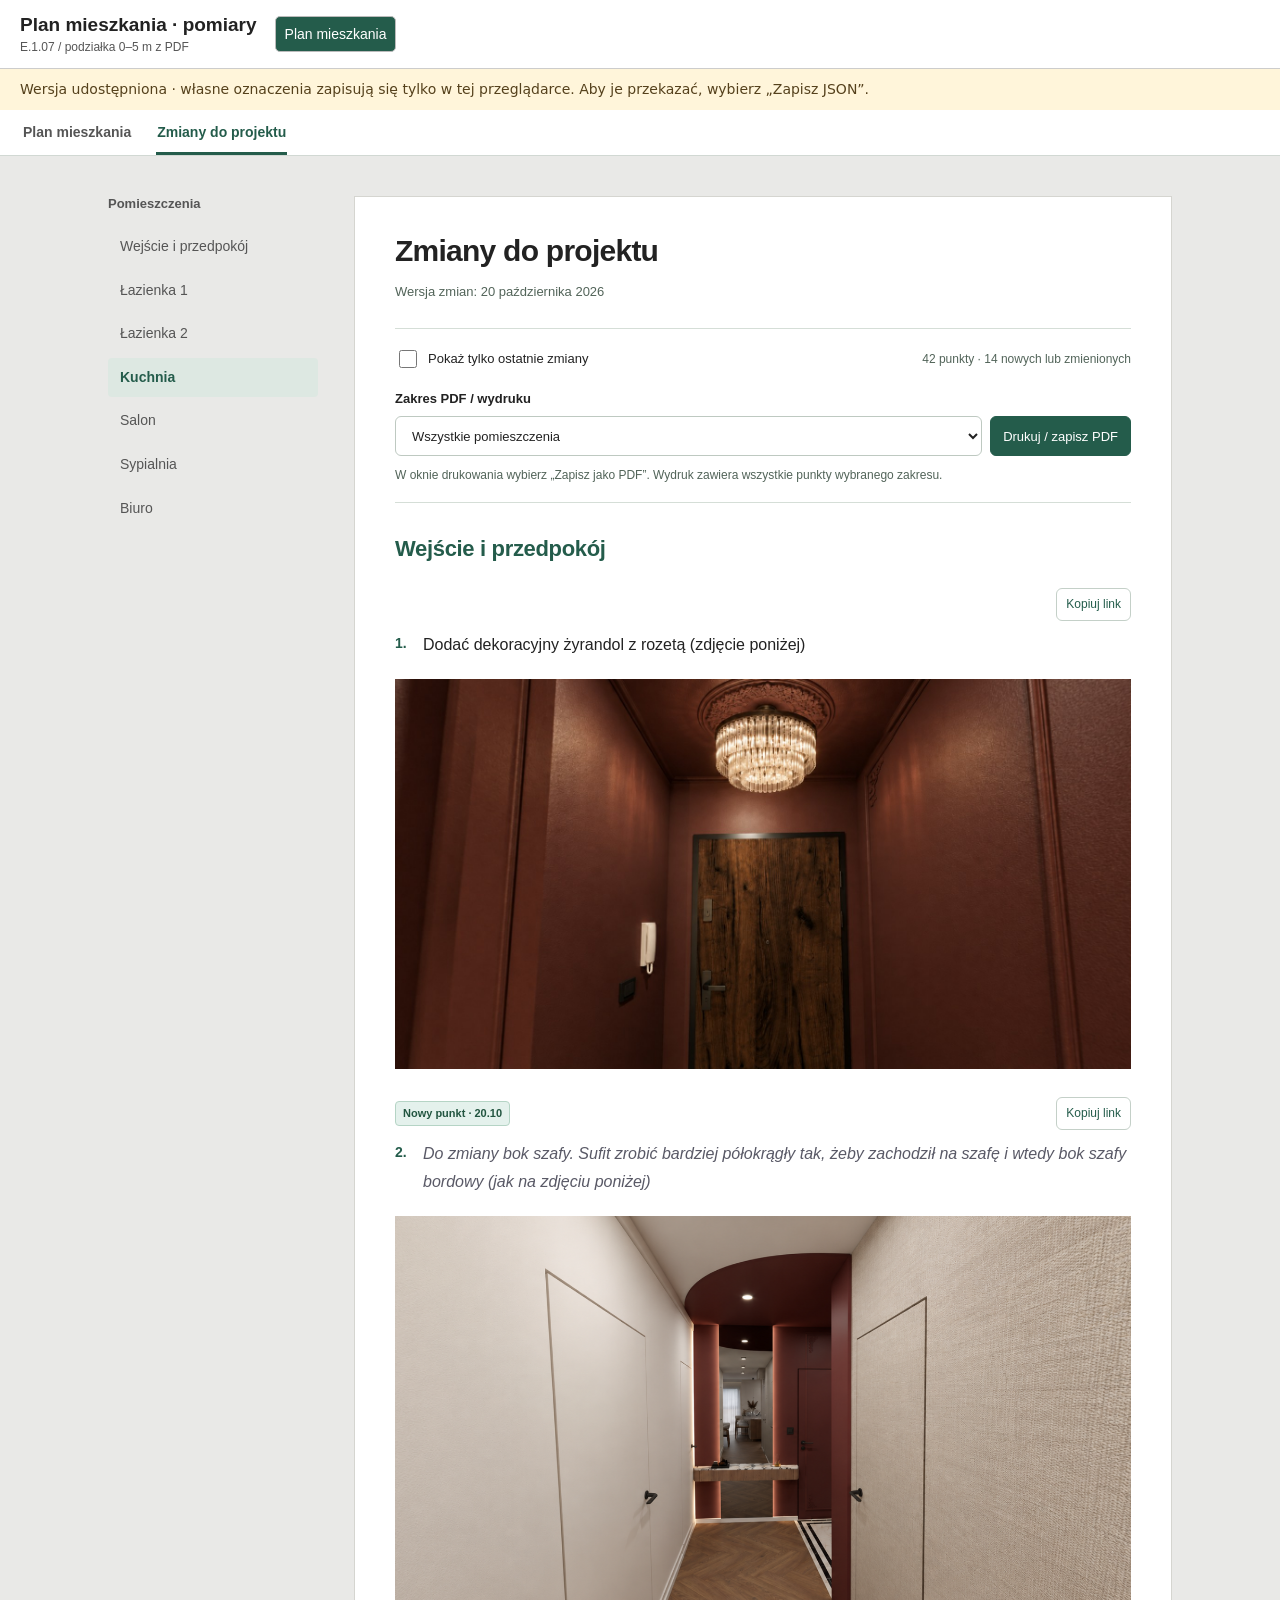
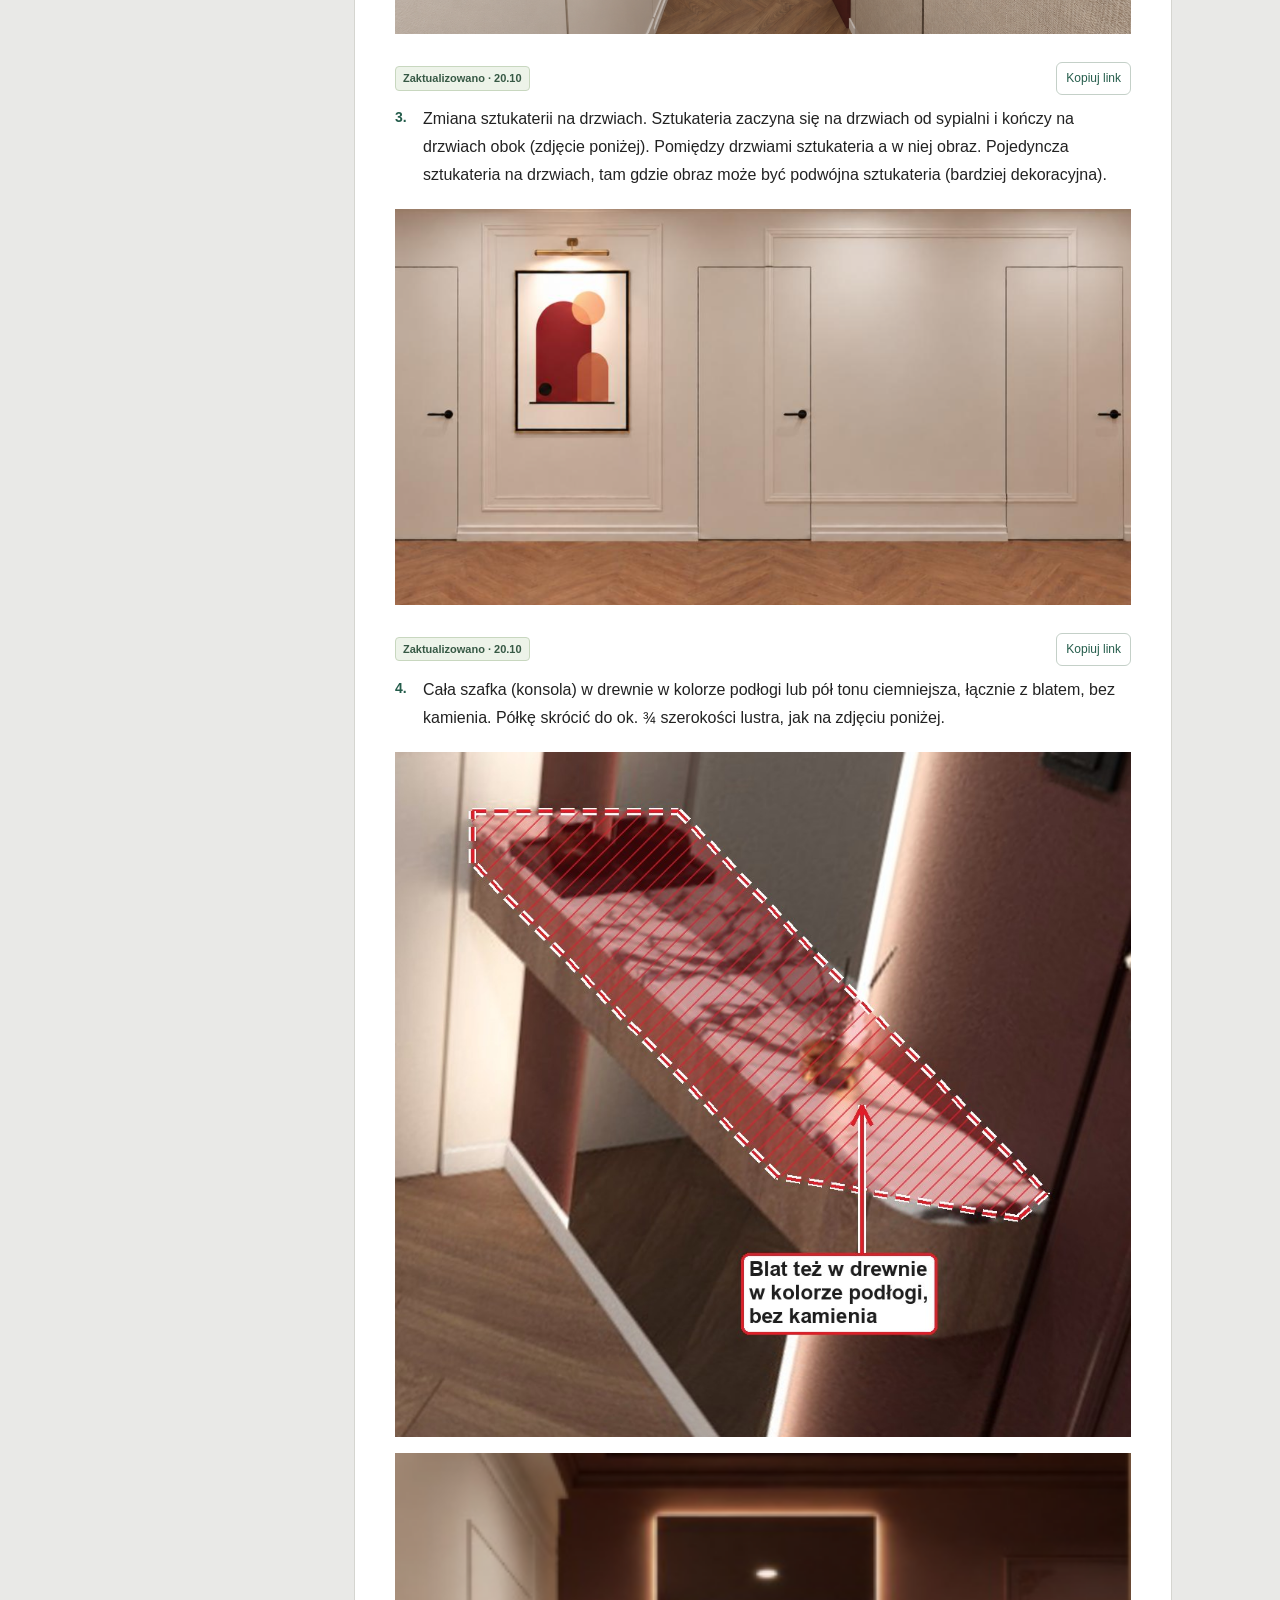
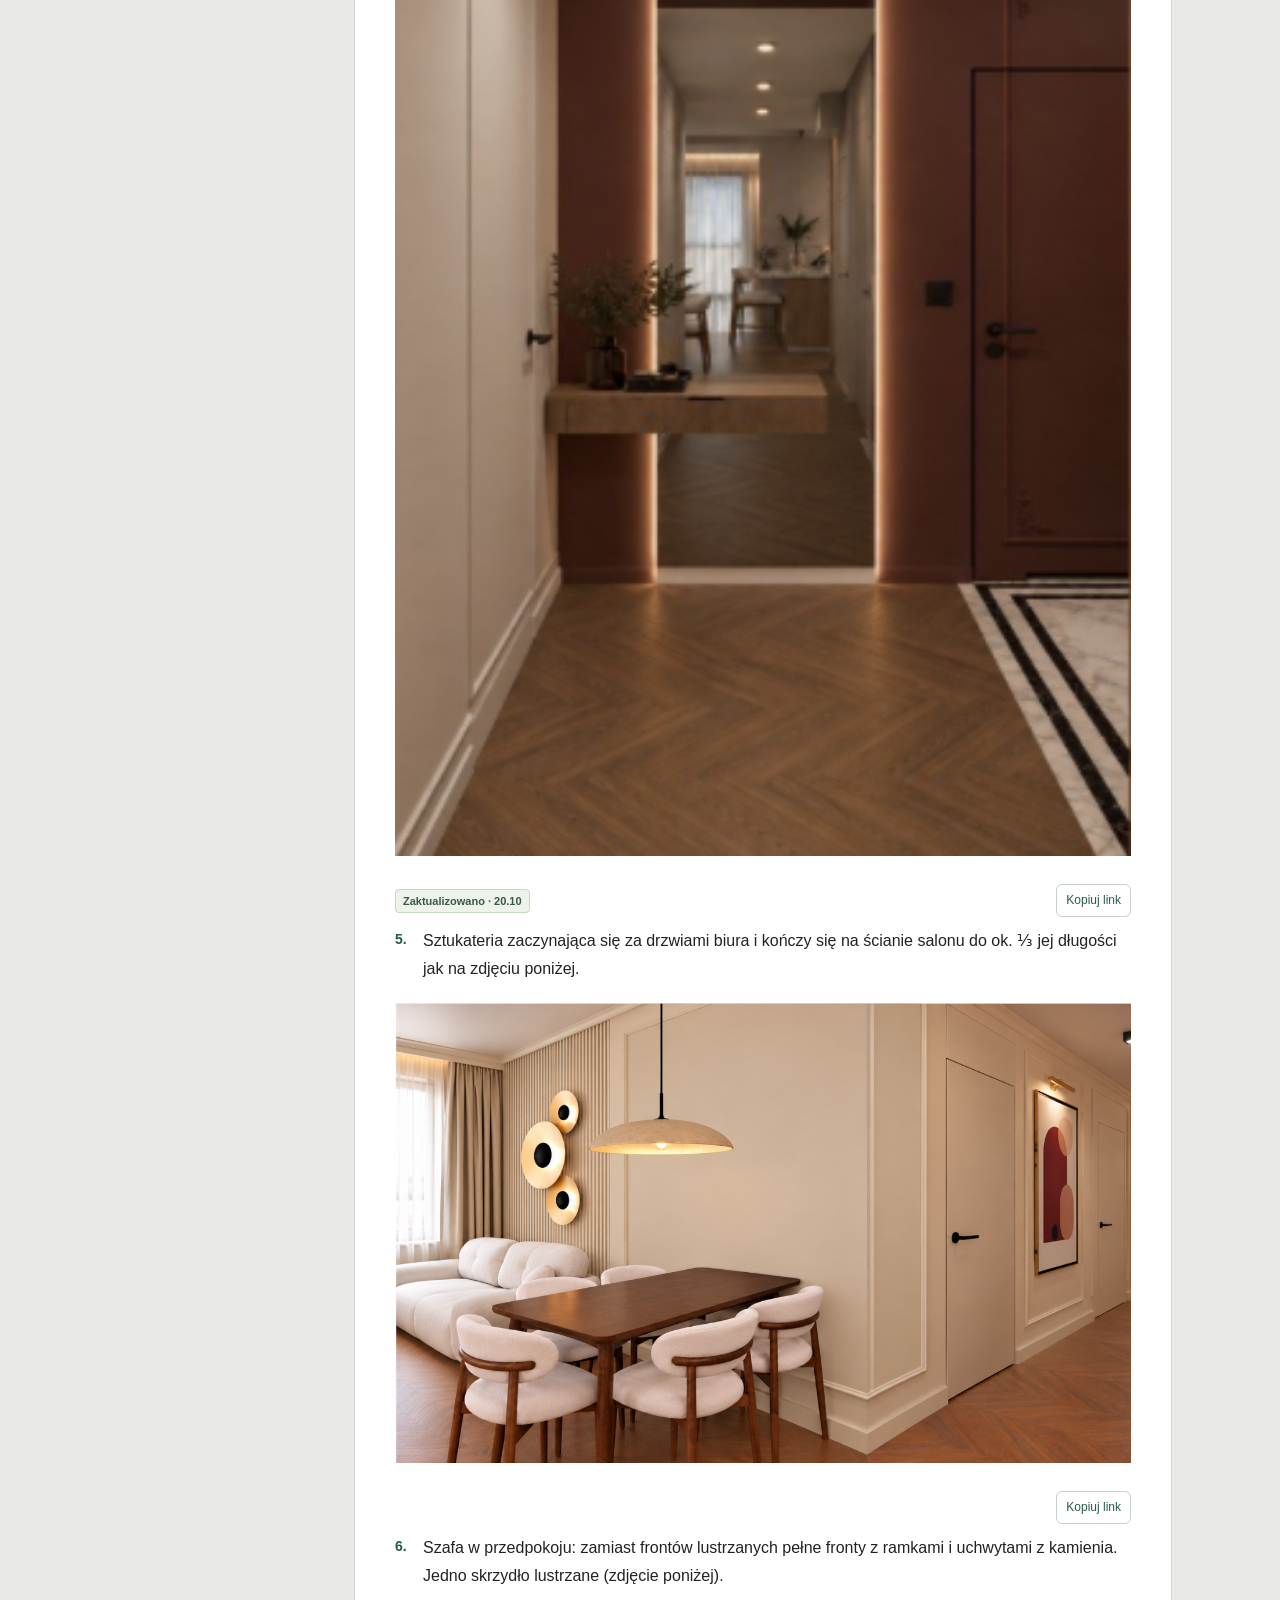
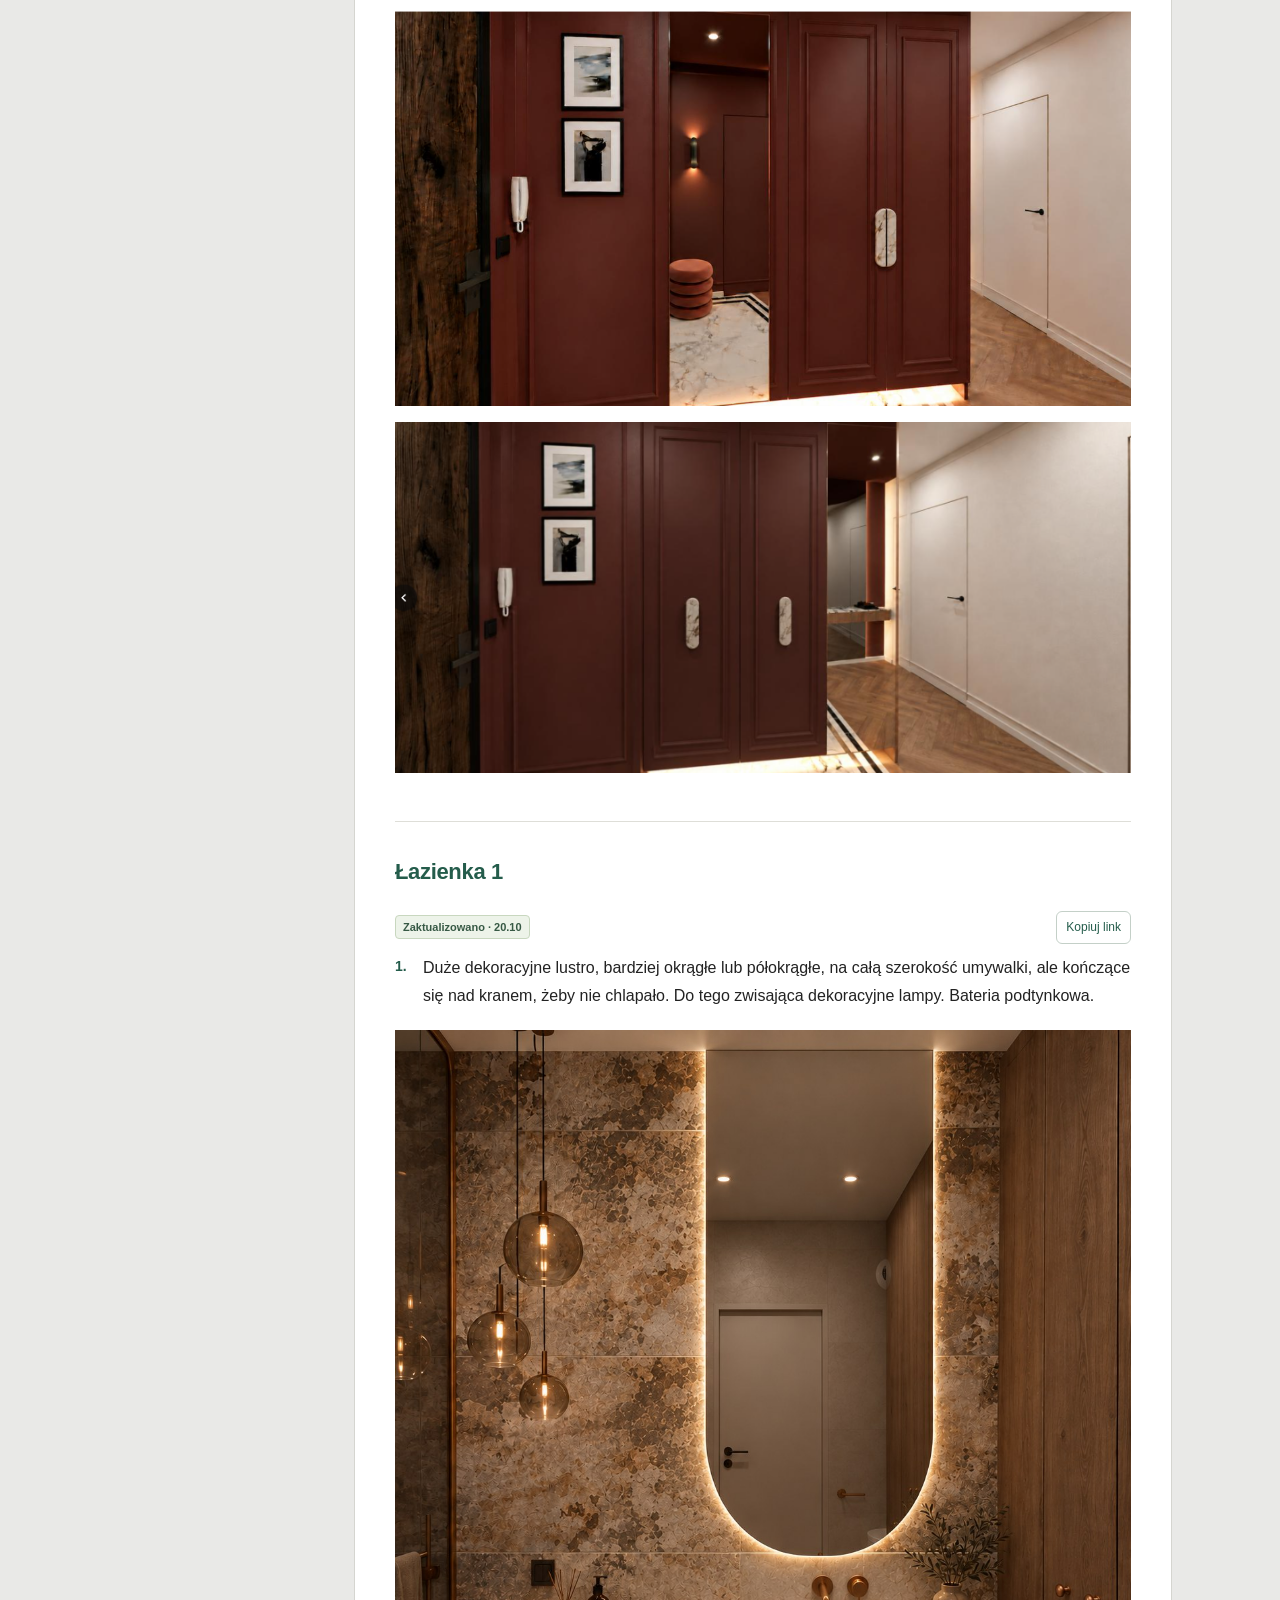
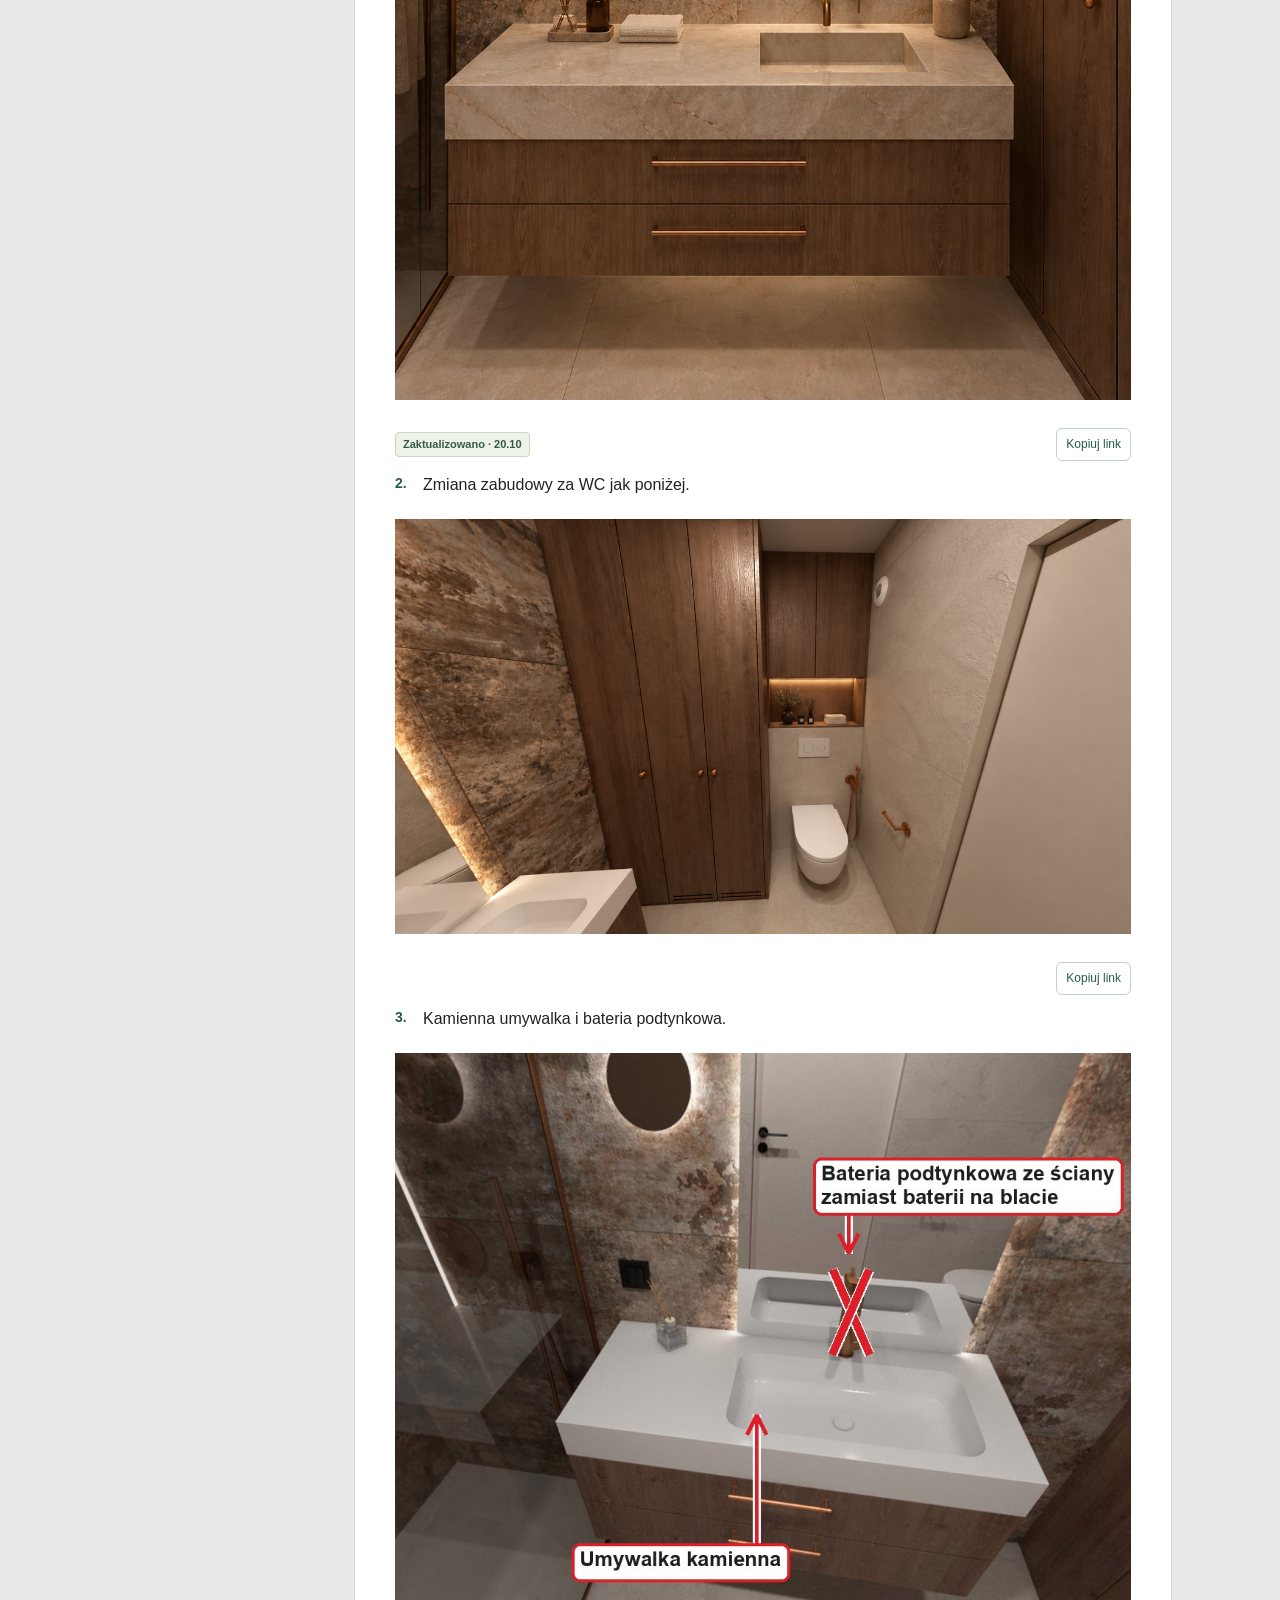
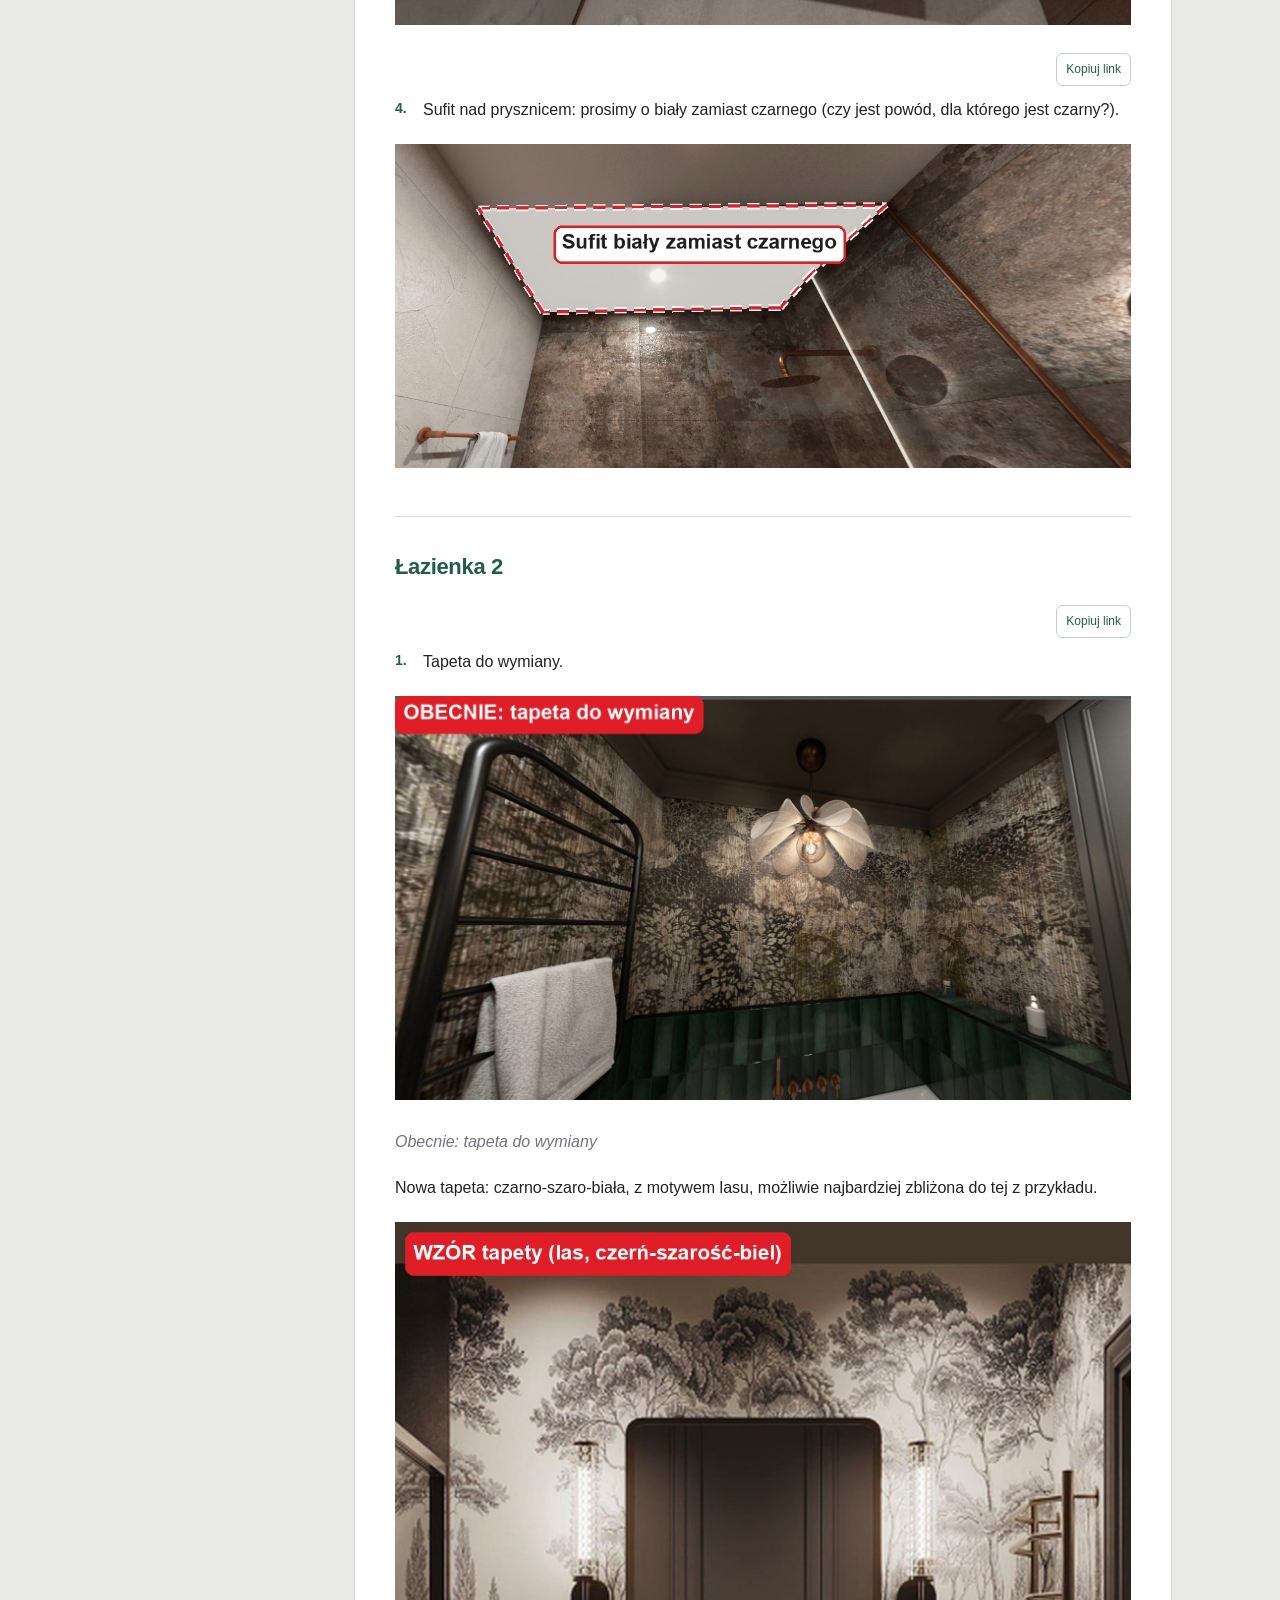
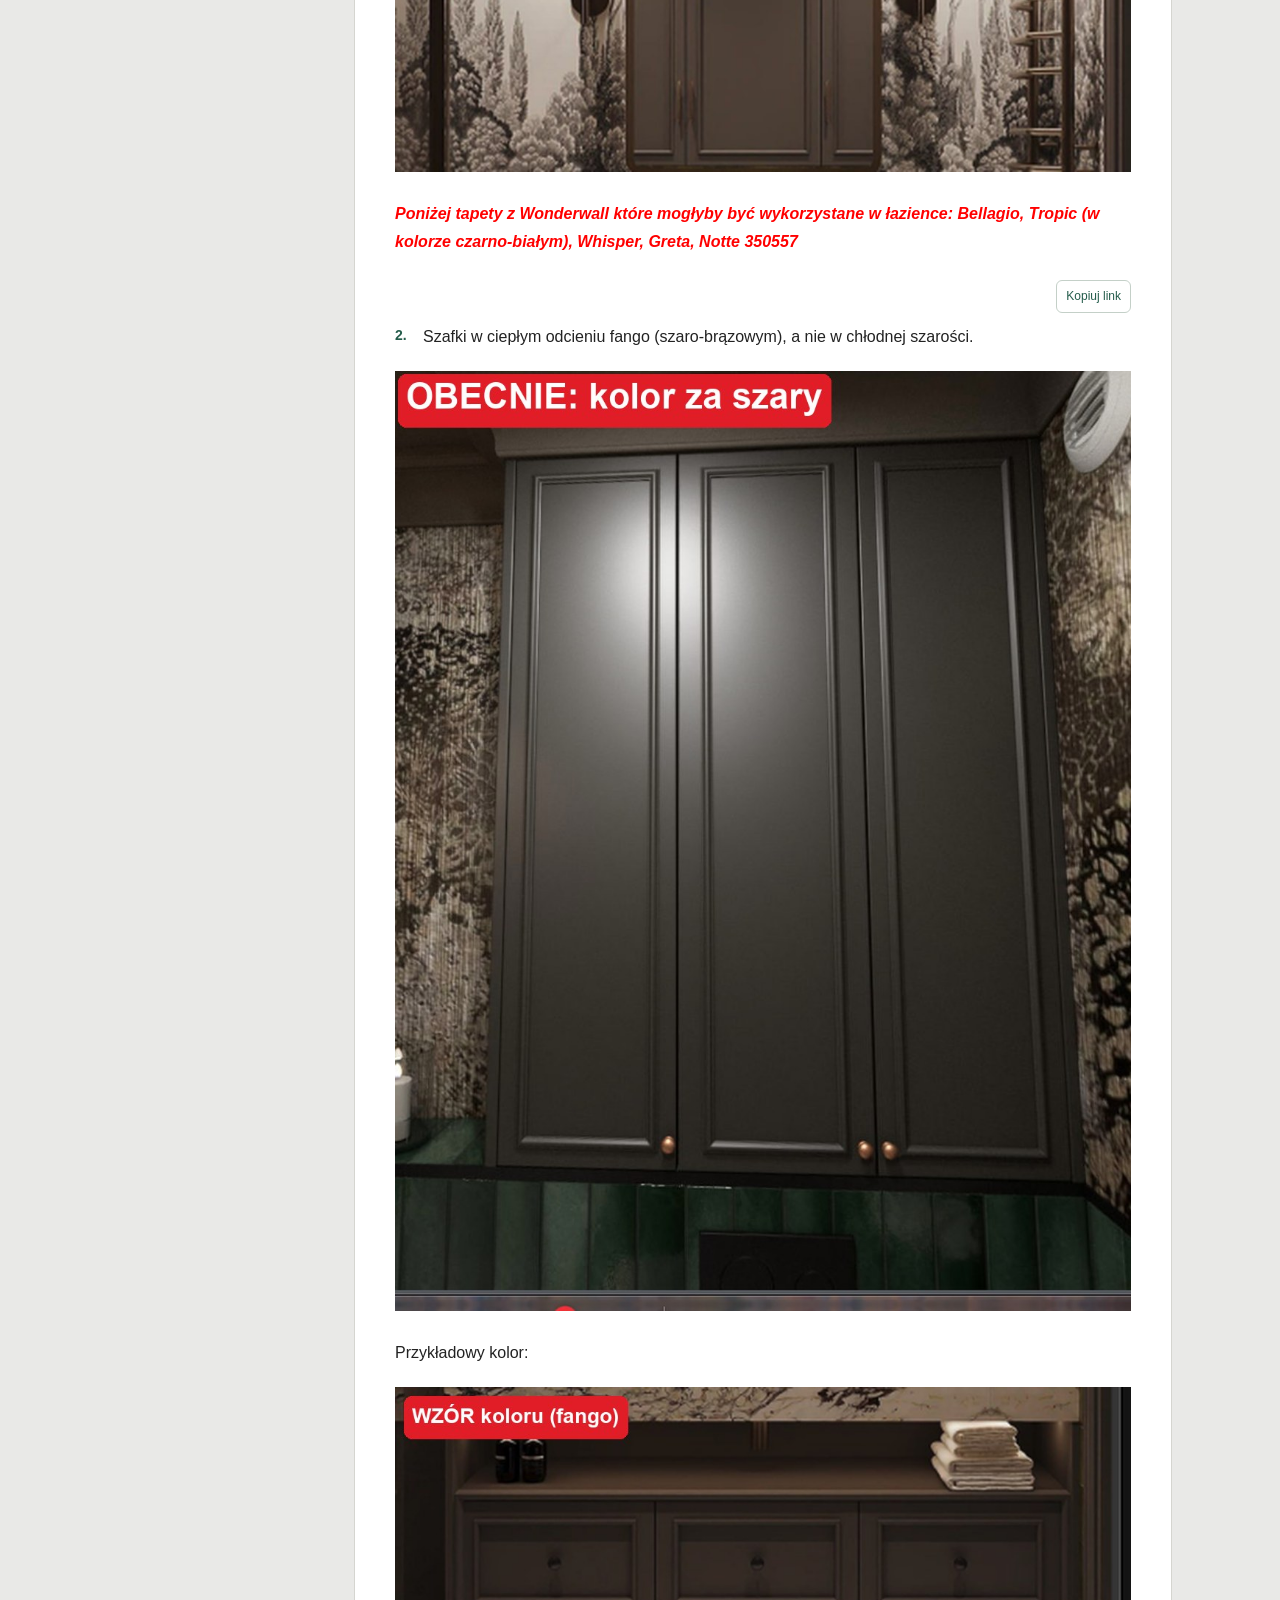
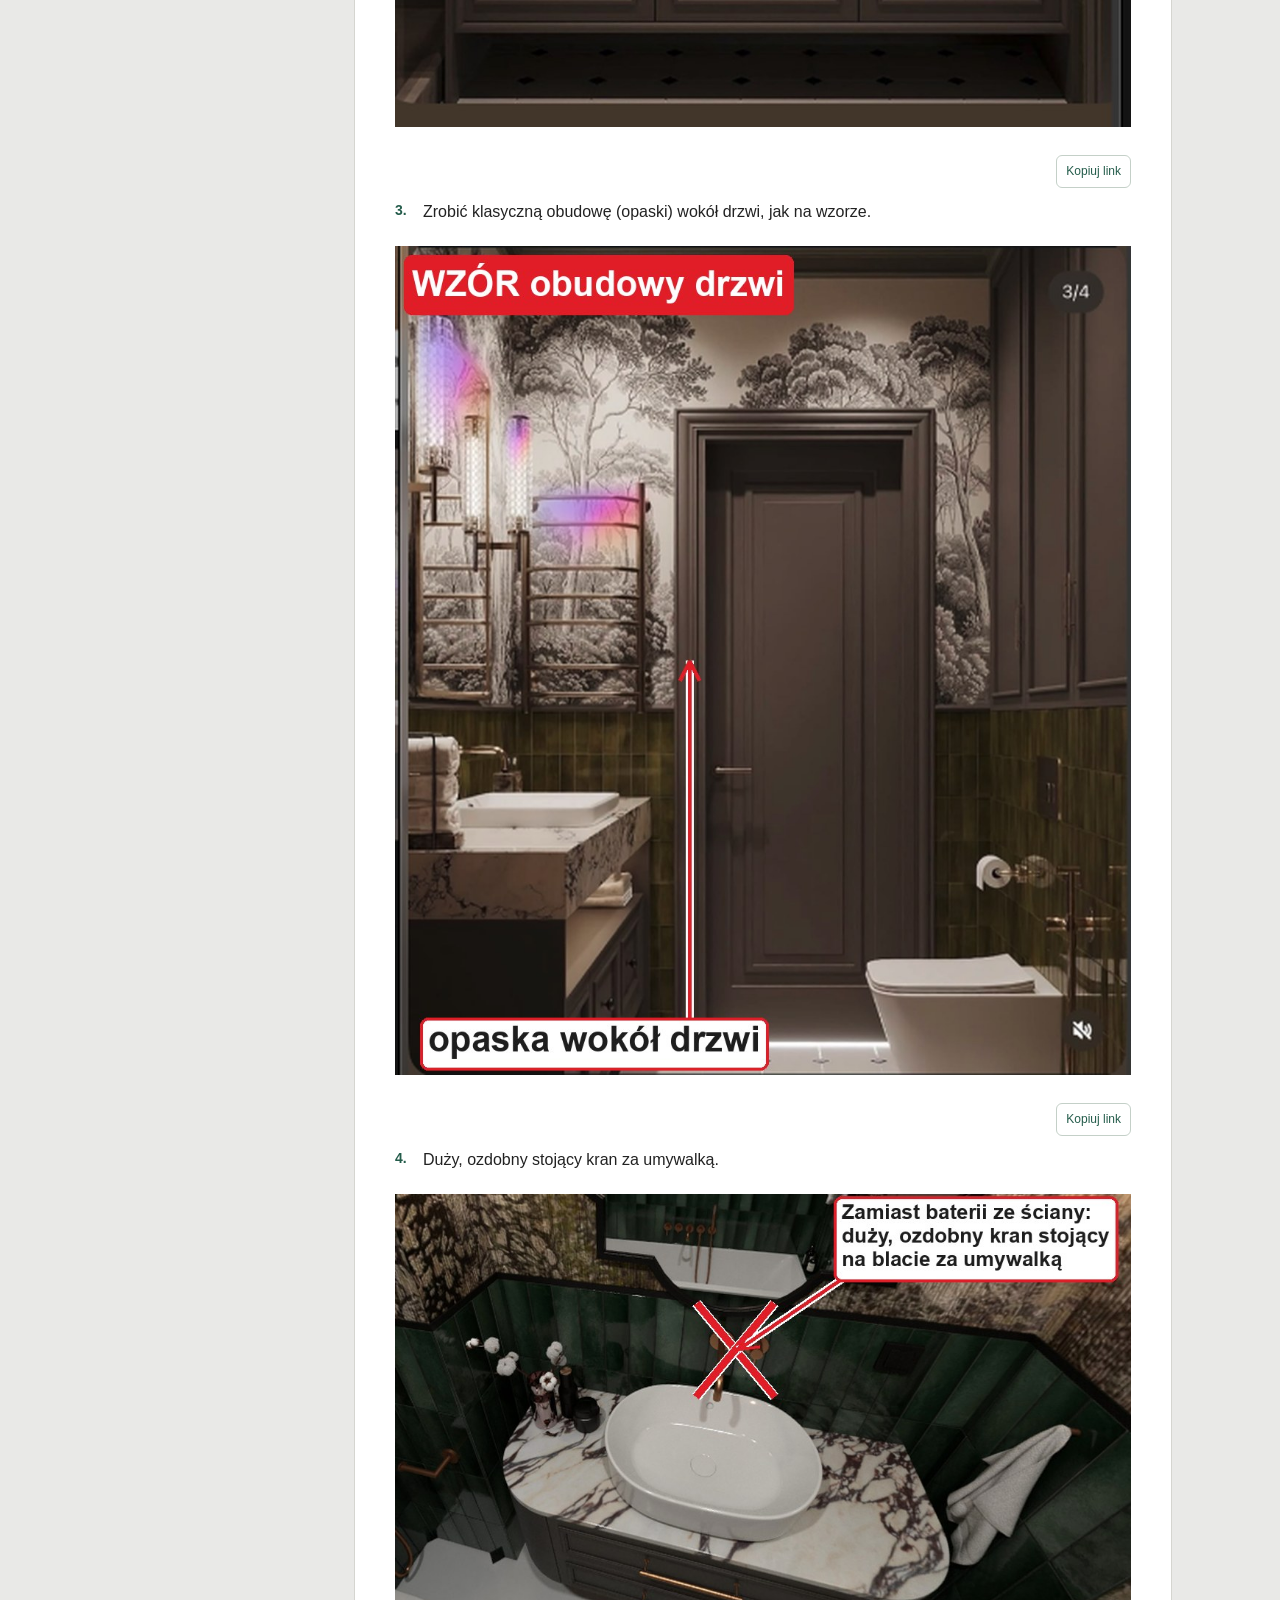
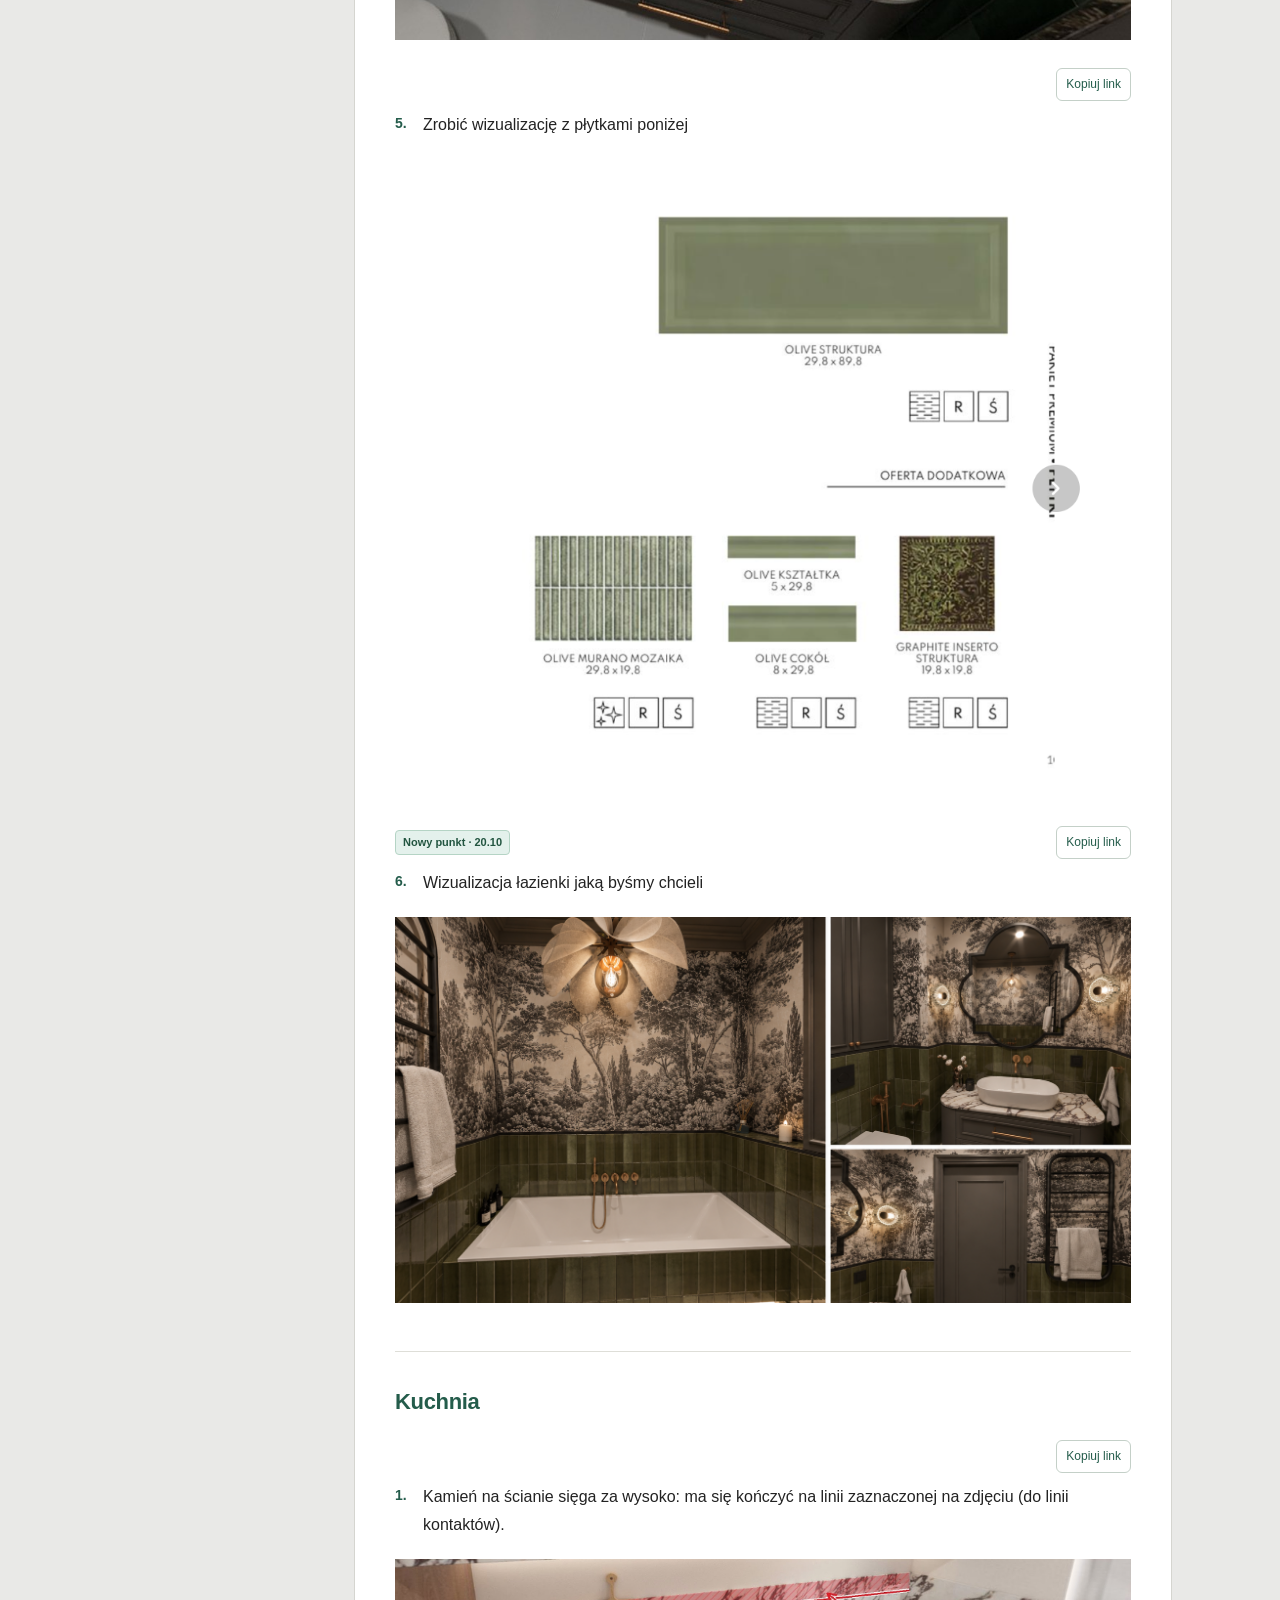
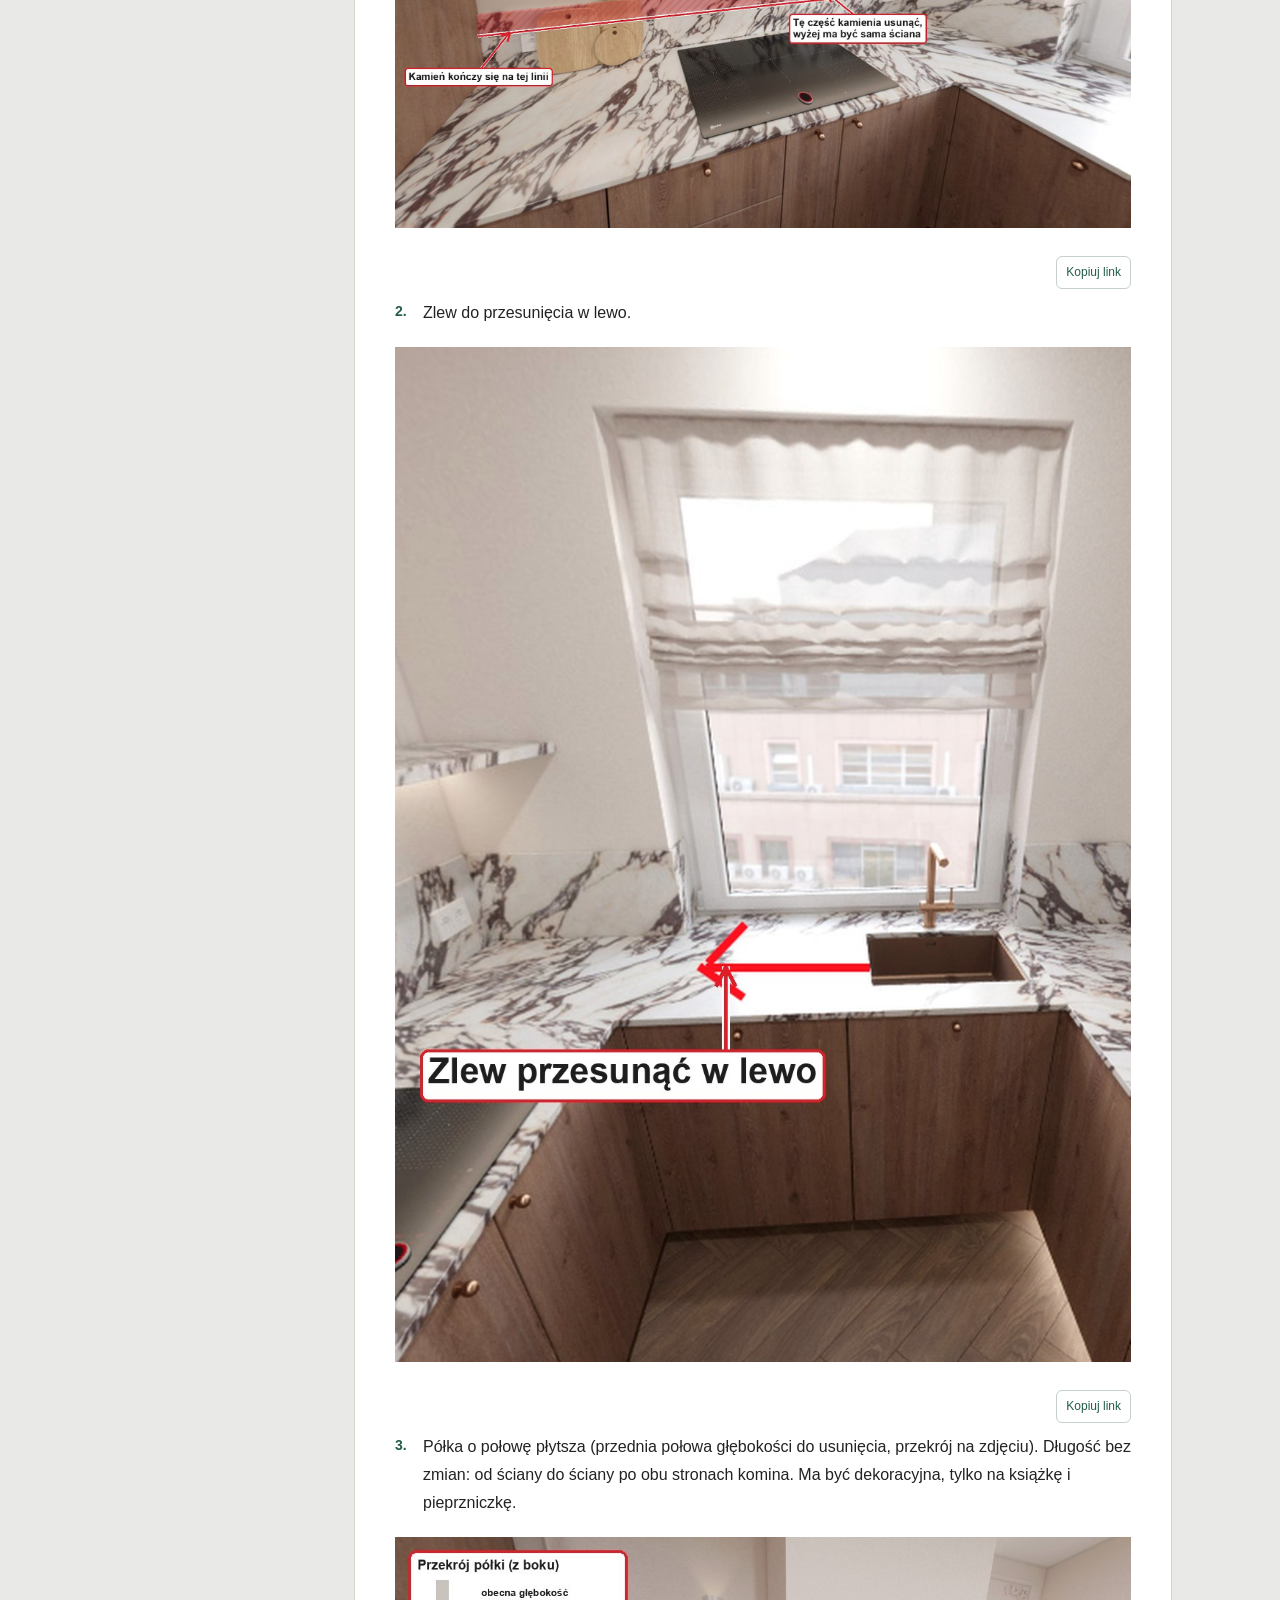
==== commit 5c7e7725: "Add point links, latest changes filter and scoped PDF printing" ====
--- a/plan.html
+++ b/plan.html
@@ -15,109 +15,157 @@
 header{padding:14px 20px}header p{margin-top:4px}#plan-panel .layout{height:calc(100dvh - 180px);grid-template-columns:minmax(0,1fr) 300px}#plan-panel main{overflow:hidden}#plan-panel .toolbar{padding:10px 14px;gap:10px 18px;background:#fff}.tool-group{display:flex;align-items:center;gap:6px;flex-wrap:wrap}.tool-group+.tool-group{border-left:1px solid var(--line);padding-left:16px}.tool-group label{white-space:nowrap}.view-tools{background:var(--surface)!important}#live{font-size:12px;font-weight:500;color:#476154;flex:1;min-width:180px}#zoomLabel{min-width:45px;text-align:center;font-variant-numeric:tabular-nums;font-weight:600}#dimensionMode{max-width:185px}#plan-panel .viewport{background:#e4e9e4;padding:20px;overscroll-behavior:contain;min-height:180px}#plan-panel .board{background:white;box-shadow:0 3px 18px #172a201a}#plan-panel aside{padding:20px 18px;border-color:var(--line)}aside .hint{font-size:12px;line-height:1.6}aside h2{color:var(--ink)}#scaleInfo{margin-bottom:20px}.measurement{font-variant-numeric:tabular-nums;font-size:16px}.itemhead button{min-height:32px}.itemhead button:first-child{margin-left:0}.itemhead strong{flex:1}.item.selected{background:#f0f5f2;outline:1px solid #bed0c4;outline-offset:5px}#plan-panel footer{background:#fff;color:#536159}#plan-panel footer a{color:var(--accent);font-weight:600}#toggleAnnotations{accent-color:var(--accent)}.project-tabs{border-color:var(--line)}
 @media(max-width:1000px) and (min-width:751px){#plan-panel .layout{grid-template-columns:minmax(0,1fr) 270px}.tool-group+.tool-group{border-left:0;padding-left:0}}
 @media(max-width:750px){#plan-panel .layout{height:auto!important;display:flex}#plan-panel .toolbar{padding:10px 12px;gap:10px}.tool-group+.tool-group{border-left:0;padding-left:0}.tool-group{gap:6px}#plan-panel .viewport{height:58dvh;min-height:340px;padding:12px;flex:none}#plan-panel main{overflow:visible}#plan-panel aside{overflow:visible}#live{width:100%;flex-basis:100%}header h1{font-size:18px}.actions button{padding:8px 10px}.view-tools .tool-group{flex-wrap:wrap}#dimensionMode{max-width:170px}}
-</style><header><div><h1>Plan mieszkania · pomiary</h1><p>E.1.07 / podziałka 0–5 m z PDF</p></div><nav><a href="plan.html#plan" aria-current="page">Plan mieszkania</a></nav><div class="actions"><button id="save">Zapisz JSON</button><button id="import">Wczytaj JSON</button><button id="png" class="primary">Eksport PNG</button></div></header><p style="margin:0;padding:10px 20px;background:#fff5da;color:#55411c;font:14px/1.5 system-ui">Wersja udostępniona · własne oznaczenia zapisują się tylko w tej przeglądarce. Aby je przekazać, wybierz „Zapisz JSON”.</p>
+</style><link rel="stylesheet" href="changes-tools.css"><script src="changes-tools.js" defer></script><header><div><h1>Plan mieszkania · pomiary</h1><p>E.1.07 / podziałka 0–5 m z PDF</p></div><nav><a href="plan.html#plan" aria-current="page">Plan mieszkania</a></nav><div class="actions"><button id="save">Zapisz JSON</button><button id="import">Wczytaj JSON</button><button id="png" class="primary">Eksport PNG</button></div></header><p style="margin:0;padding:10px 20px;background:#fff5da;color:#55411c;font:14px/1.5 system-ui">Wersja udostępniona · własne oznaczenia zapisują się tylko w tej przeglądarce. Aby je przekazać, wybierz „Zapisz JSON”.</p>
 <div class="project-tabs" role="tablist" aria-label="Widok projektu"><button id="plan-tab" role="tab" aria-selected="true" aria-controls="plan-panel">Plan mieszkania</button><button id="changes-tab" role="tab" aria-selected="false" aria-controls="changes-panel" tabindex="-1">Zmiany do projektu</button></div>
 <div id="plan-panel" role="tabpanel" aria-labelledby="plan-tab"><div class="layout"><main><div class="toolbar" role="toolbar" aria-label="Narzędzia planu"><div class="tool-group"><button data-tool="line" class="active" title="Pomiar odcinka · L">Zmierz odcinek</button><button data-tool="rect" title="Prostokąt · R">Prostokąt</button><button data-tool="pen">Odręcznie</button><button data-tool="move" title="Zaznaczanie i edycja · V">Zaznacz / edytuj</button><button data-tool="pan" title="Przesuwanie widoku · H">Przesuń widok</button></div><div class="tool-group"><label>Kolor <input type="color" id="color" value="#d82934" aria-label="Kolor rysowania"></label><label><input type="checkbox" id="snap" checked> Krok 1 cm</label></div><div class="tool-group"><button id="undo" title="Cofnij · Ctrl/Cmd+Z">Cofnij</button><button id="redo" title="Ponów · Ctrl/Cmd+Shift+Z">Ponów</button><button id="deleteSelected" disabled>Usuń zaznaczony</button></div></div><div class="toolbar view-tools" role="toolbar" aria-label="Widok i skala"><div class="tool-group"><button id="fit" title="Pokaż cały arkusz PDF">Cały rzut</button><button id="apartment">Zbliż mieszkanie</button><button id="out" aria-label="Pomniejsz">−</button><output id="zoomLabel" aria-label="Powiększenie"></output><button id="in" aria-label="Powiększ">+</button></div><div class="tool-group"><label><input type="checkbox" id="toggleAnnotations" checked> Oznaczenia</label><label>Wymiary <select id="dimensionMode"><option value="hover">Po wskazaniu</option><option value="inside">Stale przy bokach</option><option value="hidden">Ukryte</option></select></label></div><strong id="live" role="status">Przeciągnij po rzucie, aby zmierzyć odległość.</strong></div><div class="viewport" id="viewport" tabindex="0" aria-label="Rzut mieszkania — obszar rysowania"><div class="board" id="board"><img id="photo" src="plan-clean.png" alt="Zwymiarowany plan mieszkania E.1.07" draggable="false"><canvas id="canvas" aria-label="Plan do rysowania i pomiaru"></canvas></div></div><footer><span id="status" role="status">Wczytywanie…</span> · Shift: prosta linia · L: pomiar · R: prostokąt · V: edycja · H: przesuwanie · Ctrl + kółko: zoom · <a href="plan.pdf" target="_blank" rel="noopener">Otwórz źródłowy PDF</a><br>Wymiary źródłowe: stan surowy; plan przewiduje 2 cm na warstwy wykończeniowe. Pomiary zależą od precyzji wskazania końców odcinka.</footer></main><aside><h2>Skala i wymiary</h2><p id="scaleInfo" class="hint"></p><div class="tool-group"><button data-tool="calibrate">Kalibruj skalę</button><button id="resetScale">Skala z PDF</button></div><div id="calibration" hidden><label>Długość wskazanego odcinka (cm)<input id="known" type="number" value="500" min="0.1" step="0.1"></label><button id="applyScale" class="primary">Ustaw skalę</button><p class="hint">Wskaż dwa końce odcinka o znanej długości. Kalibracja przeliczy wszystkie dotychczasowe oznaczenia.</p></div><h2 style="margin-top:22px">Element o dokładnym rozmiarze</h2><div class="dimensions"><label>Szerokość (cm)<input id="newW" type="number" min="1" max="5000" value="120"></label><label>Głębokość (cm)<input id="newH" type="number" min="1" max="5000" value="60"></label></div><button id="insert" style="width:100%;margin-top:10px">Umieść prostokąt na planie</button><p class="hint">Kliknij miejsce lewego górnego narożnika. Wybierz „Edytuj / przesuń”: przeciągnij środek, aby przesunąć, lub biały uchwyt na boku / rogu, aby zmienić rozmiar.</p><h2 style="margin-top:24px">Oznaczenia <span id="count">0</span></h2><div id="list"></div></aside></div><input id="file" type="file" accept="application/json,.json" hidden><div id="toast" role="status"></div>
 </div>
 <div id="changes-panel" role="tabpanel" aria-labelledby="changes-tab" hidden><div class="changes-shell"><details class="changes-contents" open><summary>Pomieszczenia</summary><nav aria-label="Spis pomieszczeń"><a href="#changes-entry">Wejście i przedpokój</a><a href="#changes-bathroom-1">Łazienka 1</a><a href="#changes-bathroom-2">Łazienka 2</a><a href="#changes-kitchen">Kuchnia</a><a href="#changes-living">Salon</a><a href="#changes-bedroom">Sypialnia</a><a href="#changes-office">Biuro</a></nav></details><article class="changes-article" aria-labelledby="changes-title">
 <h1 id="changes-title">Zmiany do projektu</h1>
+<p class="changes-version">Wersja zmian: <time datetime="2026-10-20">20 października 2026</time></p>
+<div class="changes-controls" aria-label="Opcje dokumentu">
+<div class="changes-filter"><label><input type="checkbox" id="latest-changes"> Pokaż tylko ostatnie zmiany</label><span id="changes-count"></span></div>
+<div class="changes-print"><label for="print-room">Zakres PDF / wydruku</label><select id="print-room"><option value="all">Wszystkie pomieszczenia</option></select><button type="button" id="print-changes">Drukuj / zapisz PDF</button></div>
+<p class="changes-tools-hint">W oknie drukowania wybierz „Zapisz jako PDF”. Wydruk zawiera wszystkie punkty wybranego zakresu.</p><p id="changes-feedback" role="status" aria-live="polite"></p>
+</div><p class="changes-print-scope"></p>
 <section id="changes-entry" aria-labelledby="changes-entry-title"><h2 id="changes-entry-title">Wejście i przedpokój</h2>
+<div class="changes-item" id="change-entry-chandelier" data-update=""><div class="changes-item-tools"><button type="button" class="copy-change-link" aria-label="Kopiuj link do punktu 1: Wejście i przedpokój">Kopiuj link</button></div>
 <p class="changes-numbered" data-number="1." data-source-paragraph="3">Dodać dekoracyjny żyrandol z rozetą (zdjęcie poniżej)</p>
 <figure class="changes-figure" data-source-paragraph="5"><button type="button" class="changes-image" aria-label="Powiększ ilustrację 1"><img src="project-changes-assets/image10.jpg" alt="Ilustracja 1 z dokumentu — Wejście i przedpokój" width="1588" height="842" loading="eager" decoding="async"></button></figure>
+</div><div class="changes-item" id="change-entry-wardrobe-side" data-update="new"><div class="changes-item-tools"><span class="changes-badge">Nowy punkt · 20.10</span><button type="button" class="copy-change-link" aria-label="Kopiuj link do punktu 2: Wejście i przedpokój">Kopiuj link</button></div>
 <p class="changes-numbered" data-number="2." data-source-paragraph="7"><span style="color:#595966"><em>Do zmiany bok szafy. Sufit zrobić bardziej półokrągły tak, żeby zachodził na szafę i wtedy bok szafy bordowy (jak na zdjęciu poniżej)</em></span></p>
 <figure class="changes-figure" data-source-paragraph="7"><button type="button" class="changes-image" aria-label="Powiększ ilustrację 2"><img src="project-changes-assets/image2026102002.png" alt="Ilustracja 2 z dokumentu — Wejście i przedpokój" width="1386" height="787" loading="lazy" decoding="async"></button></figure>
+</div><div class="changes-item" id="change-entry-door-mouldings" data-update="updated"><div class="changes-item-tools"><span class="changes-badge">Zaktualizowano · 20.10</span><button type="button" class="copy-change-link" aria-label="Kopiuj link do punktu 3: Wejście i przedpokój">Kopiuj link</button></div>
 <p class="changes-numbered" data-number="3." data-source-paragraph="8">Zmiana sztukaterii na drzwiach. Sztukateria zaczyna się na drzwiach od sypialni i kończy na drzwiach obok (zdjęcie poniżej). Pomiędzy drzwiami sztukateria a w niej obraz.  Pojedyncza sztukateria na drzwiach, tam gdzie obraz może być podwójna sztukateria (bardziej dekoracyjna).</p>
 <figure class="changes-figure" data-source-paragraph="10"><button type="button" class="changes-image" aria-label="Powiększ ilustrację 3"><img src="project-changes-assets/image15.png" alt="Ilustracja 3 z dokumentu — Wejście i przedpokój" width="1263" height="679" loading="lazy" decoding="async"></button></figure>
+</div><div class="changes-item" id="change-entry-console" data-update="updated"><div class="changes-item-tools"><span class="changes-badge">Zaktualizowano · 20.10</span><button type="button" class="copy-change-link" aria-label="Kopiuj link do punktu 4: Wejście i przedpokój">Kopiuj link</button></div>
 <p class="changes-numbered" data-number="4." data-source-paragraph="13">Cała szafka (konsola) w drewnie w kolorze podłogi lub pół tonu ciemniejsza, łącznie z blatem, bez kamienia. Półkę skrócić do ok. ¾ szerokości lustra, jak na zdjęciu poniżej.</p>
 <figure class="changes-figure" data-source-paragraph="14"><button type="button" class="changes-image" aria-label="Powiększ ilustrację 4"><img src="project-changes-assets/image13.jpg" alt="Ilustracja 4 z dokumentu — Wejście i przedpokój" width="1000" height="931" loading="lazy" decoding="async"></button></figure>
 <figure class="changes-figure" data-source-paragraph="16"><button type="button" class="changes-image" aria-label="Powiększ ilustrację 5"><img src="project-changes-assets/image9.png" alt="Ilustracja 5 z dokumentu — Wejście i przedpokój" width="289" height="394" loading="lazy" decoding="async"></button></figure>
+</div><div class="changes-item" id="change-entry-wall-mouldings" data-update="updated"><div class="changes-item-tools"><span class="changes-badge">Zaktualizowano · 20.10</span><button type="button" class="copy-change-link" aria-label="Kopiuj link do punktu 5: Wejście i przedpokój">Kopiuj link</button></div>
 <p class="changes-numbered" data-number="5." data-source-paragraph="19">Sztukateria zaczynająca się za drzwiami biura i kończy się na ścianie salonu do ok. ⅓ jej długości jak na zdjęciu poniżej.</p>
 <figure class="changes-figure" data-source-paragraph="20"><button type="button" class="changes-image" aria-label="Powiększ ilustrację 6"><img src="project-changes-assets/image2026102006.png" alt="Ilustracja 6 z dokumentu — Wejście i przedpokój" width="1269" height="793" loading="lazy" decoding="async"></button></figure>
+</div><div class="changes-item" id="change-entry-wardrobe-fronts" data-update=""><div class="changes-item-tools"><button type="button" class="copy-change-link" aria-label="Kopiuj link do punktu 6: Wejście i przedpokój">Kopiuj link</button></div>
 <p class="changes-numbered" data-number="6." data-source-paragraph="23">Szafa w przedpokoju: zamiast frontów lustrzanych pełne fronty z ramkami i uchwytami z kamienia. Jedno skrzydło lustrzane (zdjęcie poniżej).</p>
 <figure class="changes-figure" data-source-paragraph="24"><button type="button" class="changes-image" aria-label="Powiększ ilustrację 7"><img src="project-changes-assets/image5.png" alt="Ilustracja 7 z dokumentu — Wejście i przedpokój" width="1462" height="787" loading="lazy" decoding="async"></button></figure>
 <figure class="changes-figure" data-source-paragraph="25"><button type="button" class="changes-image" aria-label="Powiększ ilustrację 8"><img src="project-changes-assets/image21.png" alt="Ilustracja 8 z dokumentu — Wejście i przedpokój" width="1656" height="789" loading="lazy" decoding="async"></button></figure>
-</section>
+</div></section>
 <section id="changes-bathroom-1" aria-labelledby="changes-bathroom-1-title"><h2 id="changes-bathroom-1-title">Łazienka 1</h2>
+<div class="changes-item" id="change-bathroom-1-mirror" data-update="updated"><div class="changes-item-tools"><span class="changes-badge">Zaktualizowano · 20.10</span><button type="button" class="copy-change-link" aria-label="Kopiuj link do punktu 1: Łazienka 1">Kopiuj link</button></div>
 <p class="changes-numbered" data-number="1." data-source-paragraph="34">Duże dekoracyjne lustro, bardziej okrągłe lub półokrągłe, na całą szerokość umywalki, ale kończące się nad kranem, żeby nie chlapało. Do tego zwisająca dekoracyjne lampy. Bateria podtynkowa.</p>
 <figure class="changes-figure" data-source-paragraph="36"><button type="button" class="changes-image" aria-label="Powiększ ilustrację 9"><img src="project-changes-assets/image11.jpg" alt="Ilustracja 9 z dokumentu — Łazienka 1" width="1092" height="1440" loading="lazy" decoding="async"></button></figure>
+</div><div class="changes-item" id="change-bathroom-1-wc-cabinet" data-update="updated"><div class="changes-item-tools"><span class="changes-badge">Zaktualizowano · 20.10</span><button type="button" class="copy-change-link" aria-label="Kopiuj link do punktu 2: Łazienka 1">Kopiuj link</button></div>
 <p class="changes-numbered" data-number="2." data-source-paragraph="38">Zmiana zabudowy za WC jak poniżej.</p>
 <figure class="changes-figure" data-source-paragraph="40"><button type="button" class="changes-image" aria-label="Powiększ ilustrację 10"><img src="project-changes-assets/image23.png" alt="Ilustracja 10 z dokumentu — Łazienka 1" width="1402" height="790" loading="lazy" decoding="async"></button></figure>
+</div><div class="changes-item" id="change-bathroom-1-washbasin" data-update=""><div class="changes-item-tools"><button type="button" class="copy-change-link" aria-label="Kopiuj link do punktu 3: Łazienka 1">Kopiuj link</button></div>
 <p class="changes-numbered" data-number="3." data-source-paragraph="44">Kamienna umywalka i bateria podtynkowa.</p>
 <figure class="changes-figure" data-source-paragraph="46"><button type="button" class="changes-image" aria-label="Powiększ ilustrację 11"><img src="project-changes-assets/image39.jpg" alt="Ilustracja 11 z dokumentu — Łazienka 1" width="1000" height="777" loading="lazy" decoding="async"></button></figure>
+</div><div class="changes-item" id="change-bathroom-1-shower-ceiling" data-update=""><div class="changes-item-tools"><button type="button" class="copy-change-link" aria-label="Kopiuj link do punktu 4: Łazienka 1">Kopiuj link</button></div>
 <p class="changes-numbered" data-number="4." data-source-paragraph="49">Sufit nad prysznicem: prosimy o biały zamiast czarnego (czy jest powód, dla którego jest czarny?).</p>
 <figure class="changes-figure" data-source-paragraph="51"><button type="button" class="changes-image" aria-label="Powiększ ilustrację 12"><img src="project-changes-assets/image2.jpg" alt="Ilustracja 12 z dokumentu — Łazienka 1" width="1147" height="505" loading="lazy" decoding="async"></button></figure>
-</section>
+</div></section>
 <section id="changes-bathroom-2" aria-labelledby="changes-bathroom-2-title"><h2 id="changes-bathroom-2-title">Łazienka 2</h2>
+<div class="changes-item" id="change-bathroom-2-wallpaper" data-update=""><div class="changes-item-tools"><button type="button" class="copy-change-link" aria-label="Kopiuj link do punktu 1: Łazienka 2">Kopiuj link</button></div>
 <p class="changes-numbered" data-number="1." data-source-paragraph="54">Tapeta do wymiany.</p>
 <figure class="changes-figure" data-source-paragraph="56"><button type="button" class="changes-image" aria-label="Powiększ ilustrację 13"><img src="project-changes-assets/image7.jpg" alt="Ilustracja 13 z dokumentu — Łazienka 2" width="1498" height="821" loading="lazy" decoding="async"></button></figure>
 <p data-source-paragraph="57"><span style="color:#737380"><em>Obecnie: tapeta do wymiany</em></span></p>
 <p data-source-paragraph="58">Nowa tapeta: czarno-szaro-biała, z motywem lasu, możliwie najbardziej zbliżona do tej z przykładu.</p>
 <figure class="changes-figure" data-source-paragraph="60"><button type="button" class="changes-image" aria-label="Powiększ ilustrację 14"><img src="project-changes-assets/image14.jpg" alt="Ilustracja 14 z dokumentu — Łazienka 2" width="1000" height="748" loading="lazy" decoding="async"></button></figure>
 <p data-source-paragraph="62"><span style="color:#ff0000"><em><strong>Poniżej tapety z Wonderwall które mogłyby być wykorzystane w łazience: Bellagio, Tropic (w kolorze czarno-białym), Whisper, Greta, Notte 350557</strong></em></span></p>
+</div><div class="changes-item" id="change-bathroom-2-cabinet-colour" data-update=""><div class="changes-item-tools"><button type="button" class="copy-change-link" aria-label="Kopiuj link do punktu 2: Łazienka 2">Kopiuj link</button></div>
 <p class="changes-numbered" data-number="2." data-source-paragraph="63">Szafki w ciepłym odcieniu fango (szaro-brązowym), a nie w chłodnej szarości.</p>
 <figure class="changes-figure" data-source-paragraph="65"><button type="button" class="changes-image" aria-label="Powiększ ilustrację 15"><img src="project-changes-assets/image3.jpg" alt="Ilustracja 15 z dokumentu — Łazienka 2" width="1000" height="1277" loading="lazy" decoding="async"></button></figure>
 <p data-source-paragraph="66">Przykładowy kolor:</p>
 <figure class="changes-figure" data-source-paragraph="67"><button type="button" class="changes-image" aria-label="Powiększ ilustrację 16"><img src="project-changes-assets/image4.jpg" alt="Ilustracja 16 z dokumentu — Łazienka 2" width="1000" height="462" loading="lazy" decoding="async"></button></figure>
+</div><div class="changes-item" id="change-bathroom-2-door-trim" data-update=""><div class="changes-item-tools"><button type="button" class="copy-change-link" aria-label="Kopiuj link do punktu 3: Łazienka 2">Kopiuj link</button></div>
 <p class="changes-numbered" data-number="3." data-source-paragraph="69">Zrobić klasyczną obudowę (opaski) wokół drzwi, jak na wzorze.</p>
 <figure class="changes-figure" data-source-paragraph="71"><button type="button" class="changes-image" aria-label="Powiększ ilustrację 17"><img src="project-changes-assets/image35.jpg" alt="Ilustracja 17 z dokumentu — Łazienka 2" width="1000" height="1126" loading="lazy" decoding="async"></button></figure>
+</div><div class="changes-item" id="change-bathroom-2-tap" data-update=""><div class="changes-item-tools"><button type="button" class="copy-change-link" aria-label="Kopiuj link do punktu 4: Łazienka 2">Kopiuj link</button></div>
 <p class="changes-numbered" data-number="4." data-source-paragraph="74">Duży, ozdobny stojący kran za umywalką.</p>
 <figure class="changes-figure" data-source-paragraph="76"><button type="button" class="changes-image" aria-label="Powiększ ilustrację 18"><img src="project-changes-assets/image28.jpg" alt="Ilustracja 18 z dokumentu — Łazienka 2" width="1000" height="606" loading="lazy" decoding="async"></button></figure>
+</div><div class="changes-item" id="change-bathroom-2-tiles" data-update=""><div class="changes-item-tools"><button type="button" class="copy-change-link" aria-label="Kopiuj link do punktu 5: Łazienka 2">Kopiuj link</button></div>
 <p class="changes-numbered" data-number="5." data-source-paragraph="83">Zrobić wizualizację z płytkami poniżej</p>
 <figure class="changes-figure" data-source-paragraph="85"><button type="button" class="changes-image" aria-label="Powiększ ilustrację 19"><img src="project-changes-assets/image30.png" alt="Ilustracja 19 z dokumentu — Łazienka 2" width="934" height="811" loading="lazy" decoding="async"></button></figure>
+</div><div class="changes-item" id="change-bathroom-2-visualisation" data-update="new"><div class="changes-item-tools"><span class="changes-badge">Nowy punkt · 20.10</span><button type="button" class="copy-change-link" aria-label="Kopiuj link do punktu 6: Łazienka 2">Kopiuj link</button></div>
 <p class="changes-numbered" data-number="6." data-source-paragraph="86">Wizualizacja łazienki jaką byśmy chcieli</p>
 <figure class="changes-figure" data-source-paragraph="89"><button type="button" class="changes-image" aria-label="Powiększ ilustrację 20"><img src="project-changes-assets/image2026102020.png" alt="Ilustracja 20 z dokumentu — Łazienka 2" width="1506" height="789" loading="lazy" decoding="async"></button></figure>
-</section>
+</div></section>
 <section id="changes-kitchen" aria-labelledby="changes-kitchen-title"><h2 id="changes-kitchen-title">Kuchnia</h2>
+<div class="changes-item" id="change-kitchen-stone-height" data-update=""><div class="changes-item-tools"><button type="button" class="copy-change-link" aria-label="Kopiuj link do punktu 1: Kuchnia">Kopiuj link</button></div>
 <p class="changes-numbered" data-number="1." data-source-paragraph="101">Kamień na ścianie sięga za wysoko: ma się kończyć na linii zaznaczonej na zdjęciu (do linii kontaktów).</p>
 <figure class="changes-figure" data-source-paragraph="103"><button type="button" class="changes-image" aria-label="Powiększ ilustrację 21"><img src="project-changes-assets/image18.jpg" alt="Ilustracja 21 z dokumentu — Kuchnia" width="2048" height="747" loading="lazy" decoding="async"></button></figure>
+</div><div class="changes-item" id="change-kitchen-sink" data-update=""><div class="changes-item-tools"><button type="button" class="copy-change-link" aria-label="Kopiuj link do punktu 2: Kuchnia">Kopiuj link</button></div>
 <p class="changes-numbered" data-number="2." data-source-paragraph="105">Zlew do przesunięcia w lewo.</p>
 <figure class="changes-figure" data-source-paragraph="107"><button type="button" class="changes-image" aria-label="Powiększ ilustrację 22"><img src="project-changes-assets/image34.jpg" alt="Ilustracja 22 z dokumentu — Kuchnia" width="1000" height="1380" loading="lazy" decoding="async"></button></figure>
+</div><div class="changes-item" id="change-kitchen-shelf" data-update=""><div class="changes-item-tools"><button type="button" class="copy-change-link" aria-label="Kopiuj link do punktu 3: Kuchnia">Kopiuj link</button></div>
 <p class="changes-numbered" data-number="3." data-source-paragraph="109">Półka o połowę płytsza (przednia połowa głębokości do usunięcia, przekrój na zdjęciu). Długość bez zmian: od ściany do ściany po obu stronach komina. Ma być dekoracyjna, tylko na książkę i pieprzniczkę.</p>
 <figure class="changes-figure" data-source-paragraph="110"><button type="button" class="changes-image" aria-label="Powiększ ilustrację 23"><img src="project-changes-assets/image16.jpg" alt="Ilustracja 23 z dokumentu — Kuchnia" width="1110" height="580" loading="lazy" decoding="async"></button></figure>
+</div><div class="changes-item" id="change-kitchen-sconce" data-update=""><div class="changes-item-tools"><button type="button" class="copy-change-link" aria-label="Kopiuj link do punktu 4: Kuchnia">Kopiuj link</button></div>
 <p class="changes-numbered" data-number="4." data-source-paragraph="112">Kinkiet do przesunięcia tak, żeby był w równej odległości od obu krawędzi ściany oraz kinkiet w innym klimacie (zdjęcie poniżej).</p>
 <figure class="changes-figure" data-source-paragraph="114"><button type="button" class="changes-image" aria-label="Powiększ ilustrację 24"><img src="project-changes-assets/image1.jpg" alt="Ilustracja 24 z dokumentu — Kuchnia" width="1110" height="580" loading="lazy" decoding="async"></button></figure>
 <figure class="changes-figure" data-source-paragraph="115"><button type="button" class="changes-image" aria-label="Powiększ ilustrację 25"><img src="project-changes-assets/image17.png" alt="Ilustracja 25 z dokumentu — Kuchnia" width="910" height="729" loading="lazy" decoding="async"></button></figure>
+</div><div class="changes-item" id="change-kitchen-countertop" data-update=""><div class="changes-item-tools"><button type="button" class="copy-change-link" aria-label="Kopiuj link do punktu 5: Kuchnia">Kopiuj link</button></div>
 <p class="changes-numbered" data-number="5." data-source-paragraph="117">Kolor blatu piaskowy, taki jak w showroomie (prosimy o podanie producenta i kodu)</p>
 <figure class="changes-figure" data-source-paragraph="119"><button type="button" class="changes-image" aria-label="Powiększ ilustrację 26"><img src="project-changes-assets/image29.jpg" alt="Ilustracja 26 z dokumentu — Kuchnia" width="924" height="256" loading="lazy" decoding="async"></button></figure>
+</div><div class="changes-item" id="change-kitchen-stools" data-update=""><div class="changes-item-tools"><button type="button" class="copy-change-link" aria-label="Kopiuj link do punktu 6: Kuchnia">Kopiuj link</button></div>
 <p class="changes-numbered" data-number="6." data-source-paragraph="122">Hokery bez oparcia, z możliwością wsunięcia pod blat.</p>
 <figure class="changes-figure" data-source-paragraph="123"><button type="button" class="changes-image" aria-label="Powiększ ilustrację 27"><img src="project-changes-assets/image6.png" alt="Ilustracja 27 z dokumentu — Kuchnia" width="700" height="711" loading="lazy" decoding="async"></button></figure>
-</section>
+</div></section>
 <section id="changes-living" aria-labelledby="changes-living-title"><h2 id="changes-living-title">Salon</h2>
+<div class="changes-item" id="change-living-table" data-update="updated"><div class="changes-item-tools"><span class="changes-badge">Zaktualizowano · 20.10</span><button type="button" class="copy-change-link" aria-label="Kopiuj link do punktu 1: Salon">Kopiuj link</button></div>
 <p class="changes-numbered" data-number="1." data-source-paragraph="125">Stół z jaśniejszego dębu, ale nie tak jasnego jak podłoga, z obłym blatem (mocno zaokrąglone narożniki - do rozważenia czy nie zajmie więcej miejsca, jeśli tak zostajemy przy prostokącie).</p>
 <figure class="changes-figure" data-source-paragraph="126"><button type="button" class="changes-image" aria-label="Powiększ ilustrację 28"><img src="project-changes-assets/image25.jpg" alt="Ilustracja 28 z dokumentu — Salon" width="1000" height="649" loading="lazy" decoding="async"></button></figure>
+</div><div class="changes-item" id="change-living-sofa-wall" data-update="updated"><div class="changes-item-tools"><span class="changes-badge">Zaktualizowano · 20.10</span><button type="button" class="copy-change-link" aria-label="Kopiuj link do punktu 2: Salon">Kopiuj link</button></div>
 <p class="changes-numbered" data-number="2." data-source-paragraph="129">Ściana przy kanapie: taka ściana ryflowana jak na Pani wizualizacji ale bez podświetlenia, na niej dekoracyjne oświetlenie (zdjęcie poniżej)</p>
 <figure class="changes-figure" data-source-paragraph="131"><button type="button" class="changes-image" aria-label="Powiększ ilustrację 29"><img src="project-changes-assets/image33.png" alt="Ilustracja 29 z dokumentu — Salon" width="1504" height="792" loading="lazy" decoding="async"></button></figure>
+</div><div class="changes-item" id="change-living-tv-wall" data-update="updated"><div class="changes-item-tools"><span class="changes-badge">Zaktualizowano · 20.10</span><button type="button" class="copy-change-link" aria-label="Kopiuj link do punktu 3: Salon">Kopiuj link</button></div>
 <p class="changes-numbered" data-number="3." data-source-paragraph="137">Półka RTV bez kominka; biała ryflowana ściana zza (taka jak na Pani inspiracji za kanapą). Telewizor ma mieć ok 170cm więc rezygnujemy z zabudowanej ścianki. Możemy jakoś pomyśleć od góry oświetlenia tej ściany.</p>
 <figure class="changes-figure" data-source-paragraph="138"><button type="button" class="changes-image" aria-label="Powiększ ilustrację 30"><img src="project-changes-assets/image38.png" alt="Ilustracja 30 z dokumentu — Salon" width="1195" height="748" loading="lazy" decoding="async"></button></figure>
-</section>
+</div></section>
 <section id="changes-bedroom" aria-labelledby="changes-bedroom-title"><h2 id="changes-bedroom-title">Sypialnia</h2>
+<div class="changes-item" id="change-bedroom-bed-mouldings" data-update=""><div class="changes-item-tools"><button type="button" class="copy-change-link" aria-label="Kopiuj link do punktu 1: Sypialnia">Kopiuj link</button></div>
 <p class="changes-numbered" data-number="1." data-source-paragraph="152">Zmieniamy kształt sztukaterii za łóżkiem na półokrągły. Zostawiamy kolor ściany oraz tapety. W jednej sztukaterii tak jak na wizualizacji zostawiamy lustro.</p>
+</div><div class="changes-item" id="change-bedroom-wallpaper" data-update="updated"><div class="changes-item-tools"><span class="changes-badge">Zaktualizowano · 20.10</span><button type="button" class="copy-change-link" aria-label="Kopiuj link do punktu 2: Sypialnia">Kopiuj link</button></div>
 <p class="changes-numbered" data-number="2." data-source-paragraph="153">Ściana na przeciwko łóżka robimy w strukturalnej tapecie w odcieniach beżu.</p>
 <p data-source-paragraph="154">Vestige - Douro, All About Linen, Always Linen, Asian Linen, Charisma (coś w tym stylu, jasno beżowa)</p>
+</div><div class="changes-item" id="change-bedroom-sconces" data-update="updated"><div class="changes-item-tools"><span class="changes-badge">Zaktualizowano · 20.10</span><button type="button" class="copy-change-link" aria-label="Kopiuj link do punktu 3: Sypialnia">Kopiuj link</button></div>
 <p class="changes-numbered" data-number="3." data-source-paragraph="155">Zmieniamy kinkiety w kolorze złota i bardziej retro (inspo poniżej)</p>
+</div><div class="changes-item" id="change-bedroom-wardrobe" data-update="updated"><div class="changes-item-tools"><span class="changes-badge">Zaktualizowano · 20.10</span><button type="button" class="copy-change-link" aria-label="Kopiuj link do punktu 4: Sypialnia">Kopiuj link</button></div>
 <p class="changes-numbered" data-number="4." data-source-paragraph="156">Zmieniamy szafę na zabudowaną, kolory beżu/bieli</p>
+</div><div class="changes-item" id="change-bedroom-ceiling" data-update=""><div class="changes-item-tools"><button type="button" class="copy-change-link" aria-label="Kopiuj link do punktu 5: Sypialnia">Kopiuj link</button></div>
 <p class="changes-numbered" data-number="5." data-source-paragraph="157">Usuwamy sztukaterie na suficie. W zamian robimy dekoracyjną obwódkę na suficie (zdjęcie poniżej)</p>
+</div><div class="changes-item" id="change-bedroom-nightstands" data-update=""><div class="changes-item-tools"><button type="button" class="copy-change-link" aria-label="Kopiuj link do punktu 6: Sypialnia">Kopiuj link</button></div>
 <p class="changes-numbered" data-number="6." data-source-paragraph="158">Szafki nocne wiszące.</p>
+</div><div class="changes-item" id="change-bedroom-chandelier" data-update=""><div class="changes-item-tools"><button type="button" class="copy-change-link" aria-label="Kopiuj link do punktu 7: Sypialnia">Kopiuj link</button></div>
 <p class="changes-numbered" data-number="7." data-source-paragraph="159">Przy żyrandolu rozeta i duży piękny materiałowy/ strukturalny żyrandol.</p>
 <figure class="changes-figure" data-source-paragraph="160"><button type="button" class="changes-image" aria-label="Powiększ ilustrację 31"><img src="project-changes-assets/image20.png" alt="Ilustracja 31 z dokumentu — Sypialnia" width="1189" height="808" loading="lazy" decoding="async"></button></figure>
+</div><div class="changes-item" id="change-bedroom-electrical" data-update=""><div class="changes-item-tools"><button type="button" class="copy-change-link" aria-label="Kopiuj link do punktu 8: Sypialnia">Kopiuj link</button></div>
 <p class="changes-numbered" data-number="8." data-source-paragraph="163">Elektryka przy łóżku: włącznik światła sufitowego przy drzwiach i przy łóżku (układ schodowy), osobne włączniki lamp wiszących po obu stronach łóżka, gniazda z USB przy obu szafkach nocnych.</p>
-</section>
+</div></section>
 <section id="changes-office" aria-labelledby="changes-office-title"><h2 id="changes-office-title">Biuro</h2>
 <p data-source-paragraph="173"><span style="color:#595966"><em>Zmieniamy biuro tak jak poniżej w wizualizacjach. </em></span></p>
+<div class="changes-item" id="change-office-cabinets" data-update=""><div class="changes-item-tools"><button type="button" class="copy-change-link" aria-label="Kopiuj link do punktu 1: Biuro">Kopiuj link</button></div>
 <p class="changes-numbered" data-number="1." data-source-paragraph="174"><span style="color:#595966"><em>Robimy całą ścianę w zabudowanych bezowych szafkach. Poniżej puszczamy taśmę led na całej długości. Szafki nie głębokie. </em></span></p>
+</div><div class="changes-item" id="change-office-slats" data-update=""><div class="changes-item-tools"><button type="button" class="copy-change-link" aria-label="Kopiuj link do punktu 2: Biuro">Kopiuj link</button></div>
 <p class="changes-numbered" data-number="2." data-source-paragraph="175"><span style="color:#595966"><em>Poniżej na całej długości robimy czarne lamele. </em></span></p>
+</div><div class="changes-item" id="change-office-armchair" data-update=""><div class="changes-item-tools"><button type="button" class="copy-change-link" aria-label="Kopiuj link do punktu 3: Biuro">Kopiuj link</button></div>
 <p class="changes-numbered" data-number="3." data-source-paragraph="176"><span style="color:#595966"><em>Usuwamy narożnik a w jego miejsce wstawiamy rudy/ brązowy fotel z mini stolikiem na kawę. </em></span></p>
+</div><div class="changes-item" id="change-office-mouldings" data-update=""><div class="changes-item-tools"><button type="button" class="copy-change-link" aria-label="Kopiuj link do punktu 4: Biuro">Kopiuj link</button></div>
 <p class="changes-numbered" data-number="4." data-source-paragraph="177"><span style="color:#595966"><em>Robimy dekoracyjną ścianę w obłej sztukaterii. </em></span></p>
+</div><div class="changes-item" id="change-office-wardrobe" data-update=""><div class="changes-item-tools"><button type="button" class="copy-change-link" aria-label="Kopiuj link do punktu 5: Biuro">Kopiuj link</button></div>
 <p class="changes-numbered" data-number="5." data-source-paragraph="178"><span style="color:#595966"><em>Szafa która była w sypialni zaaranżujemy  ją do biura (duża szafa z miejscem do przechowywania ubrań)</em></span></p>
+</div><div class="changes-item" id="change-office-door-wall" data-update=""><div class="changes-item-tools"><button type="button" class="copy-change-link" aria-label="Kopiuj link do punktu 6: Biuro">Kopiuj link</button></div>
 <p class="changes-numbered" data-number="6." data-source-paragraph="179"><span style="color:#595966"><em>Ściana z drzwiami robimy czarną ale mocno zastanawiamy się nad jakąś ciemną tapetą - do przedyskutowania</em></span></p>
+</div><div class="changes-item" id="change-office-blinds" data-update=""><div class="changes-item-tools"><button type="button" class="copy-change-link" aria-label="Kopiuj link do punktu 7: Biuro">Kopiuj link</button></div>
 <p class="changes-numbered" data-number="7." data-source-paragraph="180"><span style="color:#595966"><em>Nie robimy firan tylko masywne drewniane rolety.  </em></span></p>
+</div><div class="changes-item" id="change-office-shelves" data-update=""><div class="changes-item-tools"><button type="button" class="copy-change-link" aria-label="Kopiuj link do punktu 8: Biuro">Kopiuj link</button></div>
 <p class="changes-numbered" data-number="8." data-source-paragraph="181"><span style="color:#595966"><em>Na linii z grzejnikiem kończymy linię półek wiszących. </em></span></p>
+</div><div class="changes-item" id="change-office-curtain-track" data-update="updated"><div class="changes-item-tools"><span class="changes-badge">Zaktualizowano · 20.10</span><button type="button" class="copy-change-link" aria-label="Kopiuj link do punktu 9: Biuro">Kopiuj link</button></div>
 <p class="changes-numbered" data-number="9." data-source-paragraph="182"><span style="color:#595966"><em>Zróbmy maskowany karnisz wraz z ledem jakbyśmy w przyszłości chcieli zrobić zasłony lub dla włączenia led przy roletach. </em></span></p>
 <figure class="changes-figure" data-source-paragraph="183"><button type="button" class="changes-image" aria-label="Powiększ ilustrację 32"><img src="project-changes-assets/image37.png" alt="Ilustracja 32 z dokumentu — Biuro" width="1524" height="793" loading="lazy" decoding="async"></button></figure>
 <figure class="changes-figure" data-source-paragraph="185"><button type="button" class="changes-image" aria-label="Powiększ ilustrację 33"><img src="project-changes-assets/image22.png" alt="Ilustracja 33 z dokumentu — Biuro" width="1504" height="789" loading="lazy" decoding="async"></button></figure>
 <figure class="changes-figure" data-source-paragraph="185"><button type="button" class="changes-image" aria-label="Powiększ ilustrację 34"><img src="project-changes-assets/image19.png" alt="Ilustracja 34 z dokumentu — Biuro" width="1728" height="910" loading="lazy" decoding="async"></button></figure>
 <figure class="changes-figure" data-source-paragraph="185"><button type="button" class="changes-image" aria-label="Powiększ ilustrację 35"><img src="project-changes-assets/image40.png" alt="Ilustracja 35 z dokumentu — Biuro" width="1324" height="896" loading="lazy" decoding="async"></button></figure>
-</section>
+</div></section>
 </article></div></div><dialog id="changes-lightbox" aria-label="Ilustracja w pełnym rozmiarze"><div class="lightbox-toolbar"><span id="lightbox-caption"></span><button type="button" id="actual-lightbox" aria-pressed="false">Oryginalny rozmiar</button><button type="button" id="close-lightbox">Zamknij</button></div><img class="lightbox-image" src="project-changes-assets/image10.jpg" alt="" loading="lazy"></dialog>
 <script>
 const $=s=>document.querySelector(s),image=$('#photo'),canvas=$('#canvas'),ctx=canvas.getContext('2d');
--- a/changes-tools.css
+++ b/changes-tools.css
@@ -0,0 +1,56 @@
+.changes-article > h1 { margin-bottom: 12px; }
+.changes-version { color: #526459; font-size: 13px; }
+.changes-controls { margin: 24px 0 32px; padding: 18px 0; border-top: 1px solid #d5ded7; border-bottom: 1px solid #d5ded7; font-size: 13px; line-height: 1.5; }
+.changes-filter { display: flex; align-items: center; justify-content: space-between; gap: 12px; flex-wrap: wrap; }
+.changes-filter label { display: flex; align-items: center; gap: 8px; cursor: pointer; }
+.changes-filter input { accent-color: #245c4b; width: 18px; min-height: 18px; height: 18px; }
+#changes-count { color: #526459; font-size: 12px; }
+.changes-print { display: flex; align-items: center; gap: 8px; flex-wrap: wrap; margin-top: 18px; }
+.changes-print label { flex-basis: 100%; font-weight: 600; }
+.changes-print select { flex: 1; min-width: 150px; max-width: 100%; }
+.changes-print button { backgroun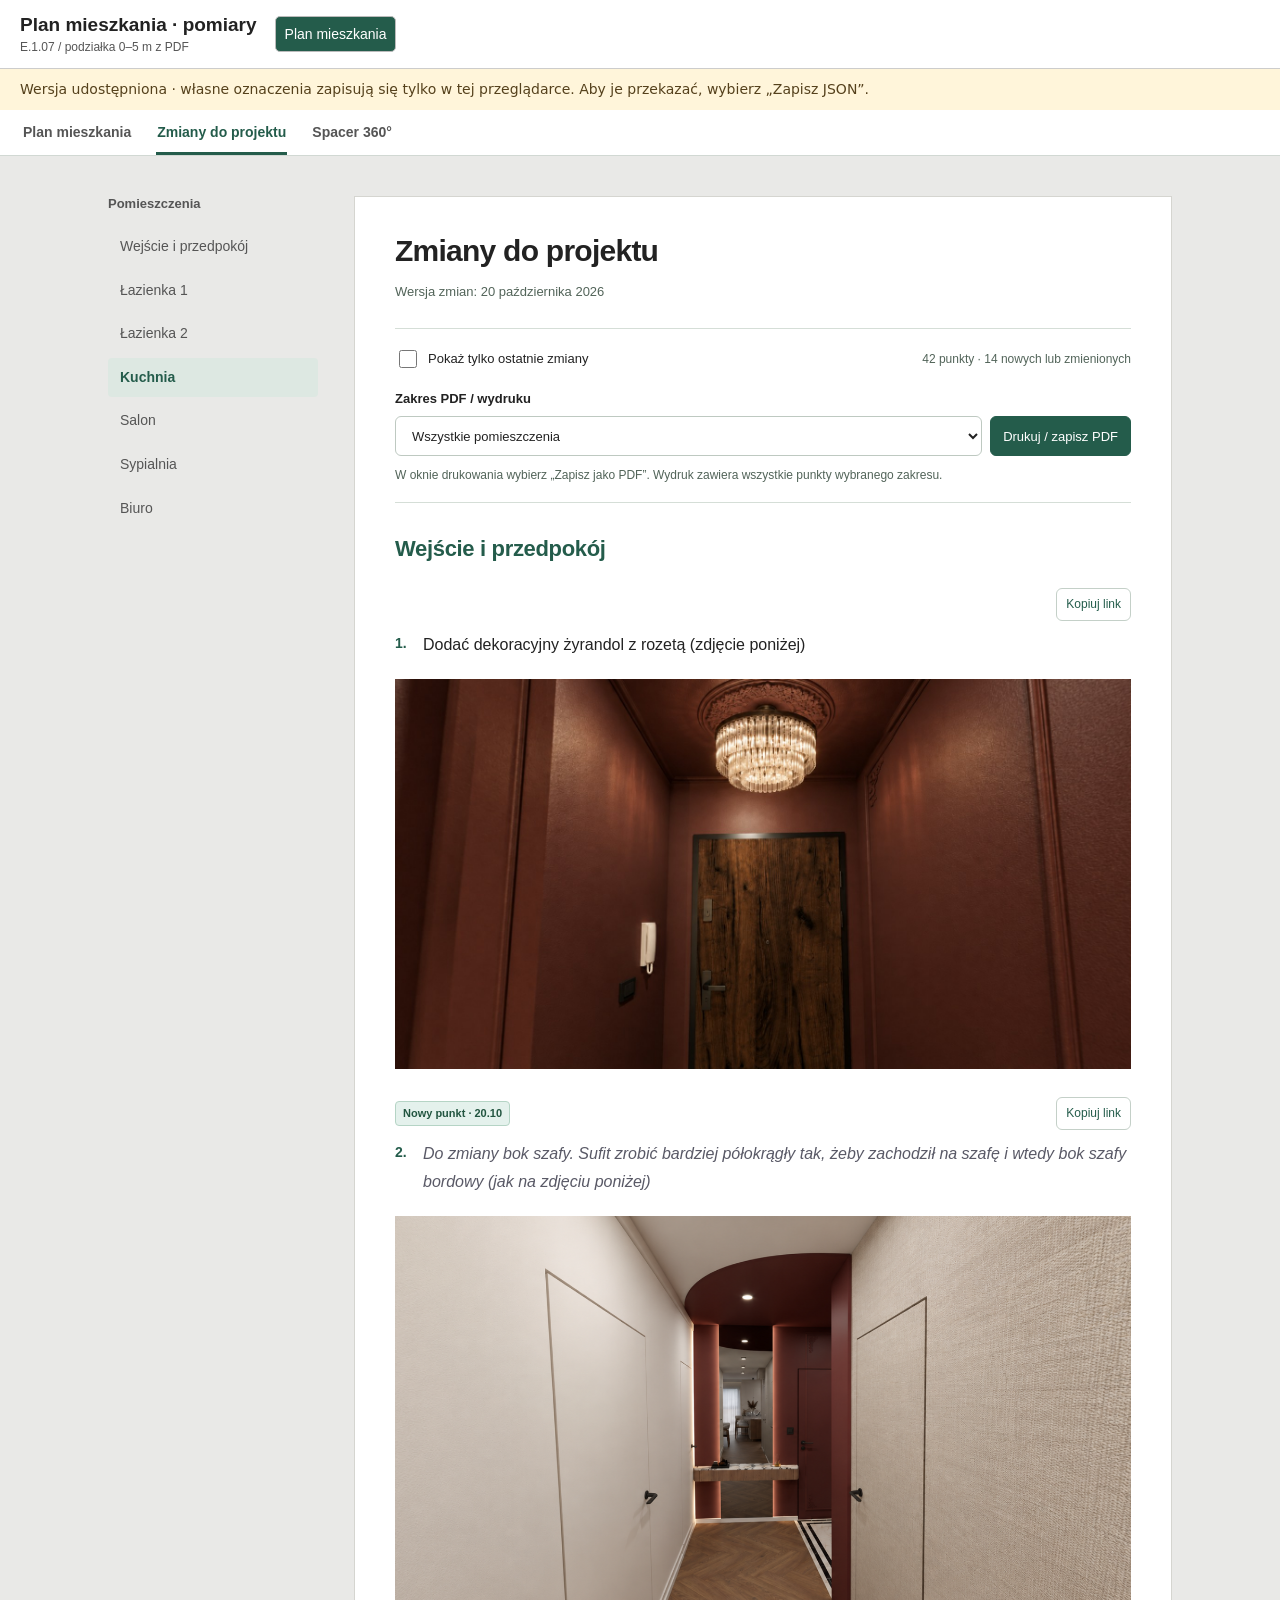
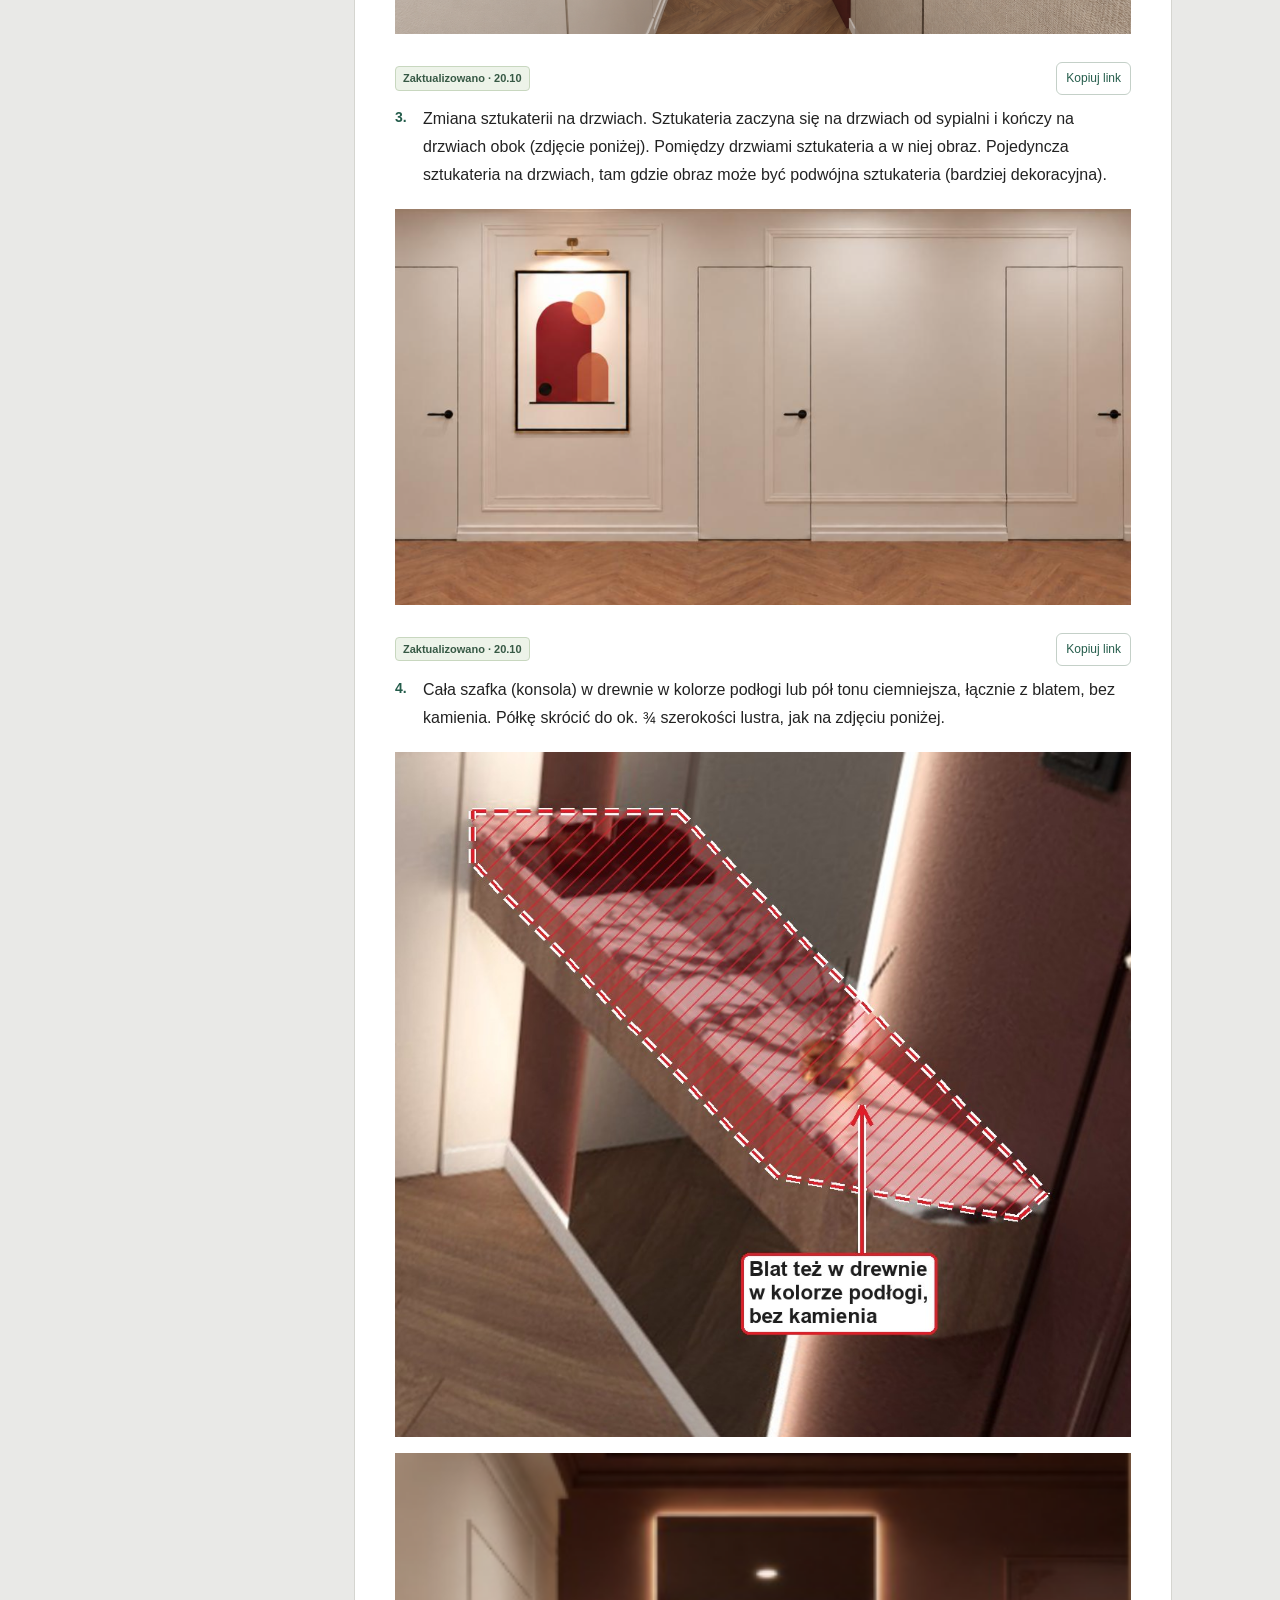
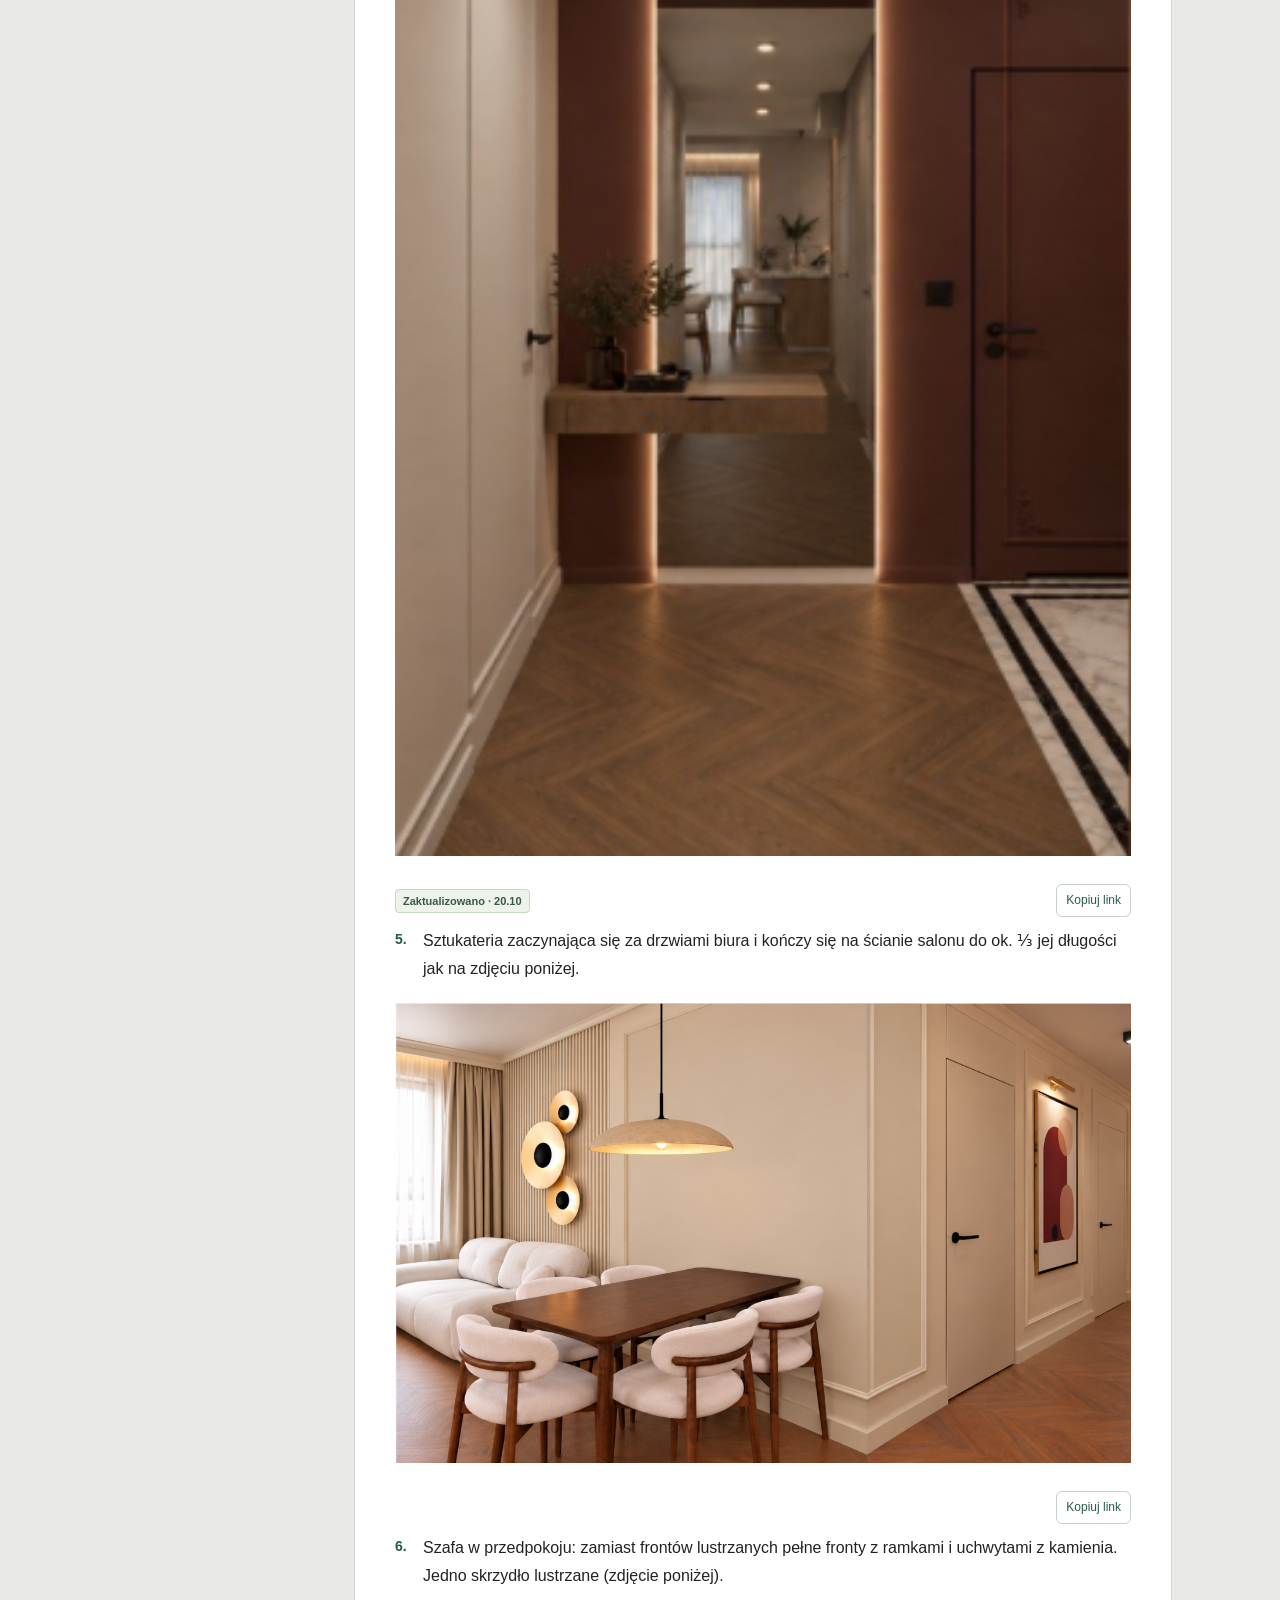
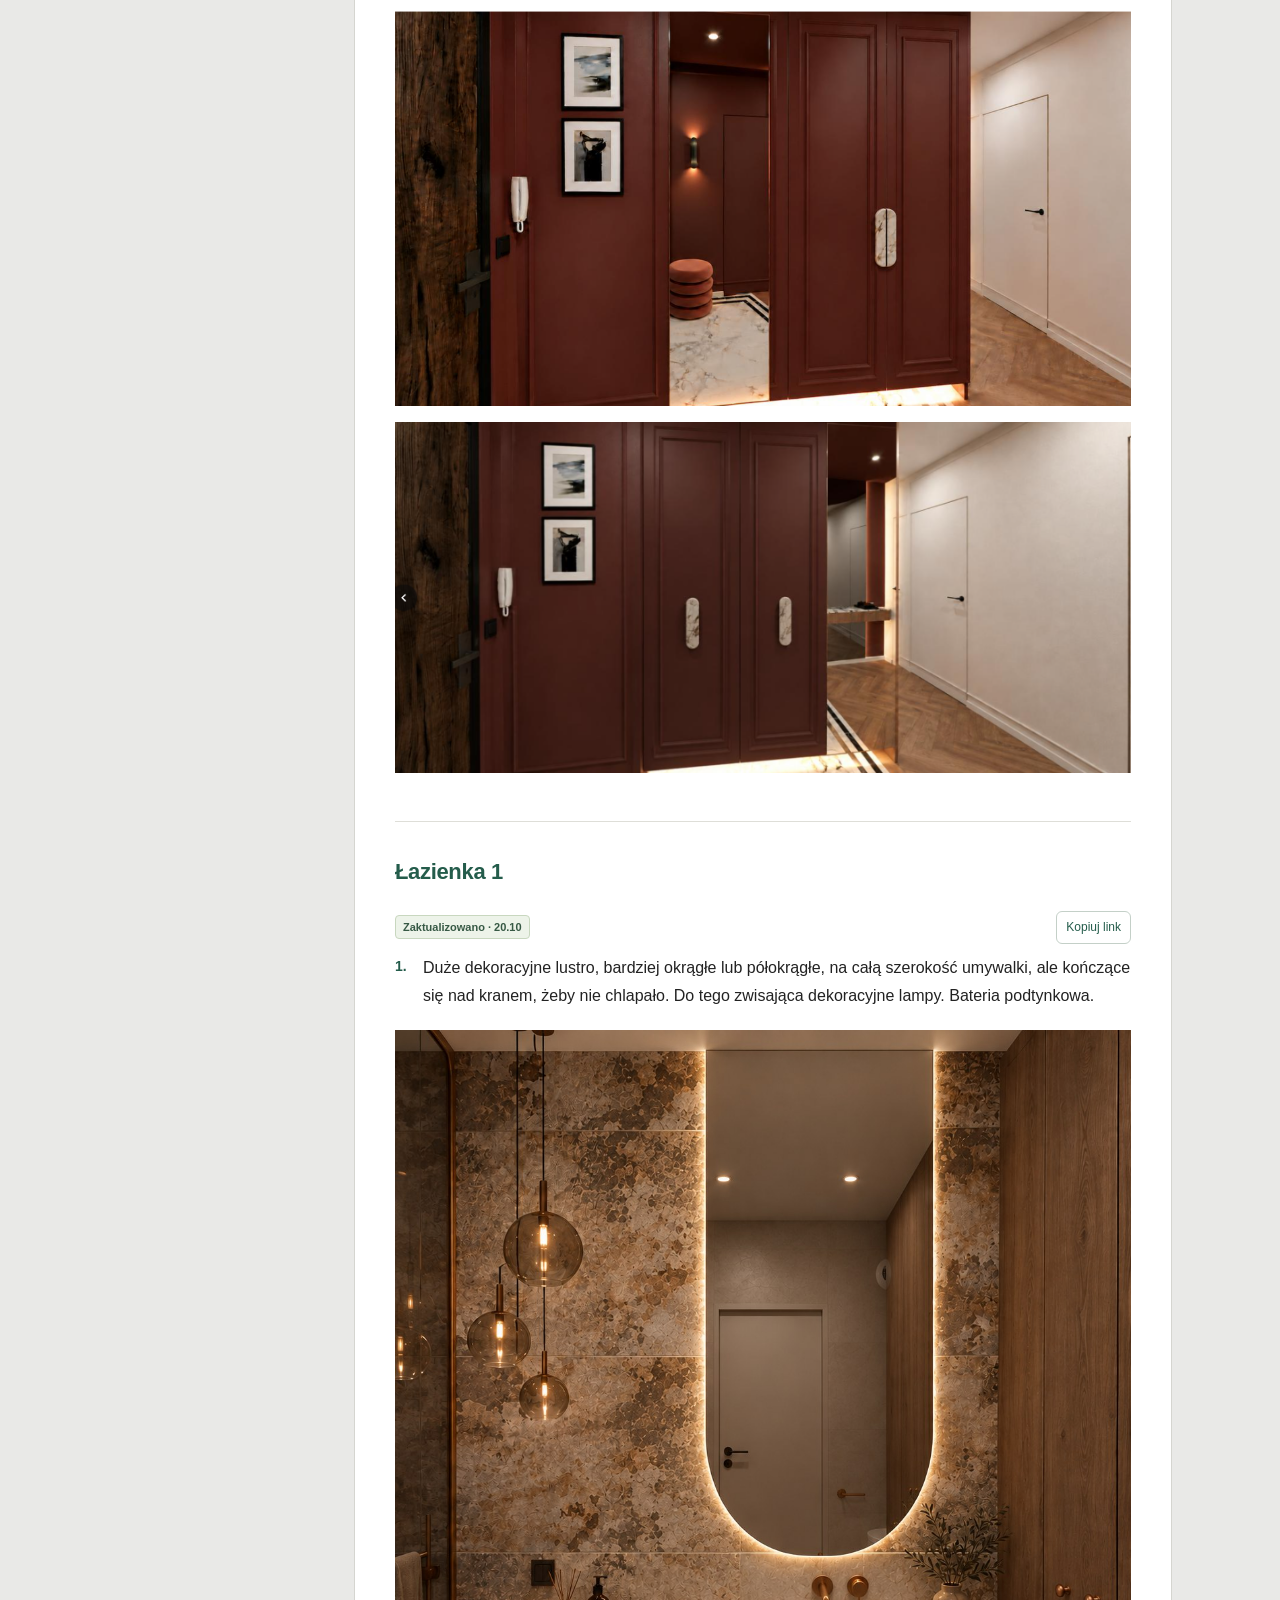
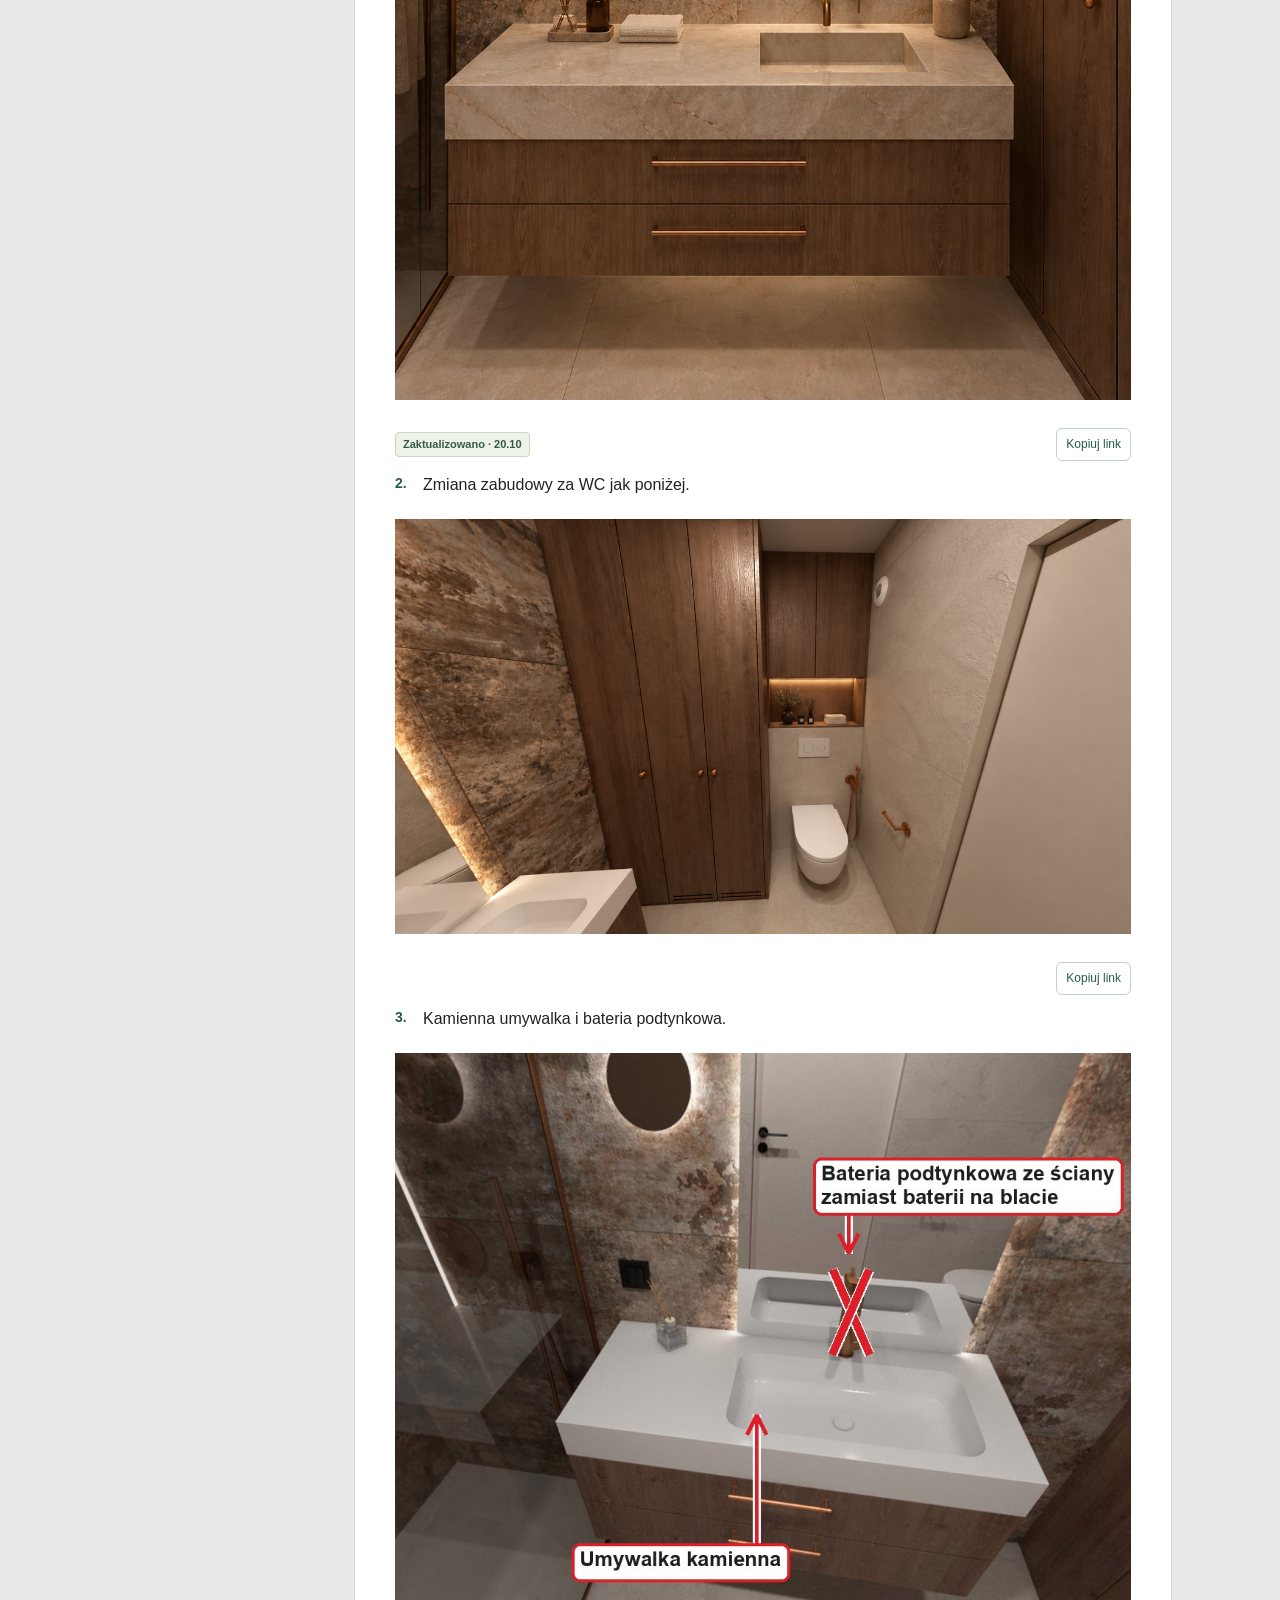
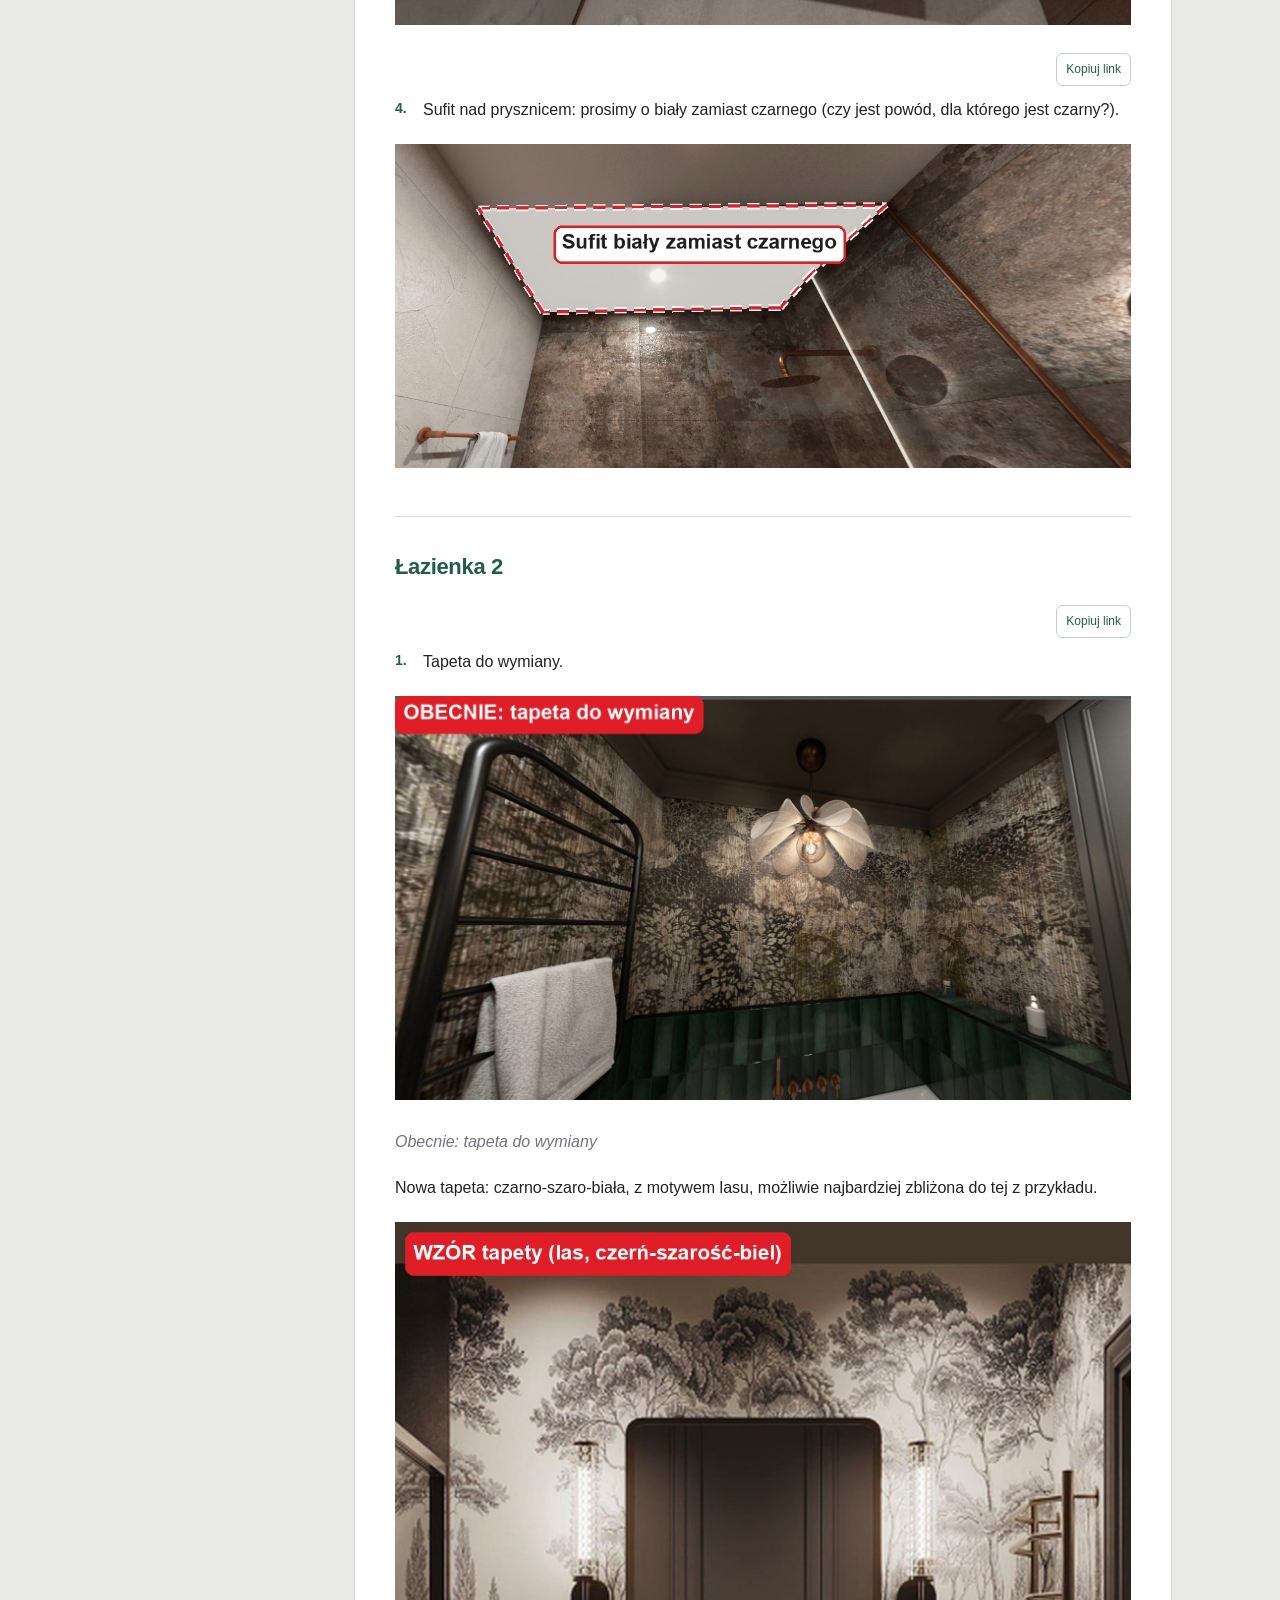
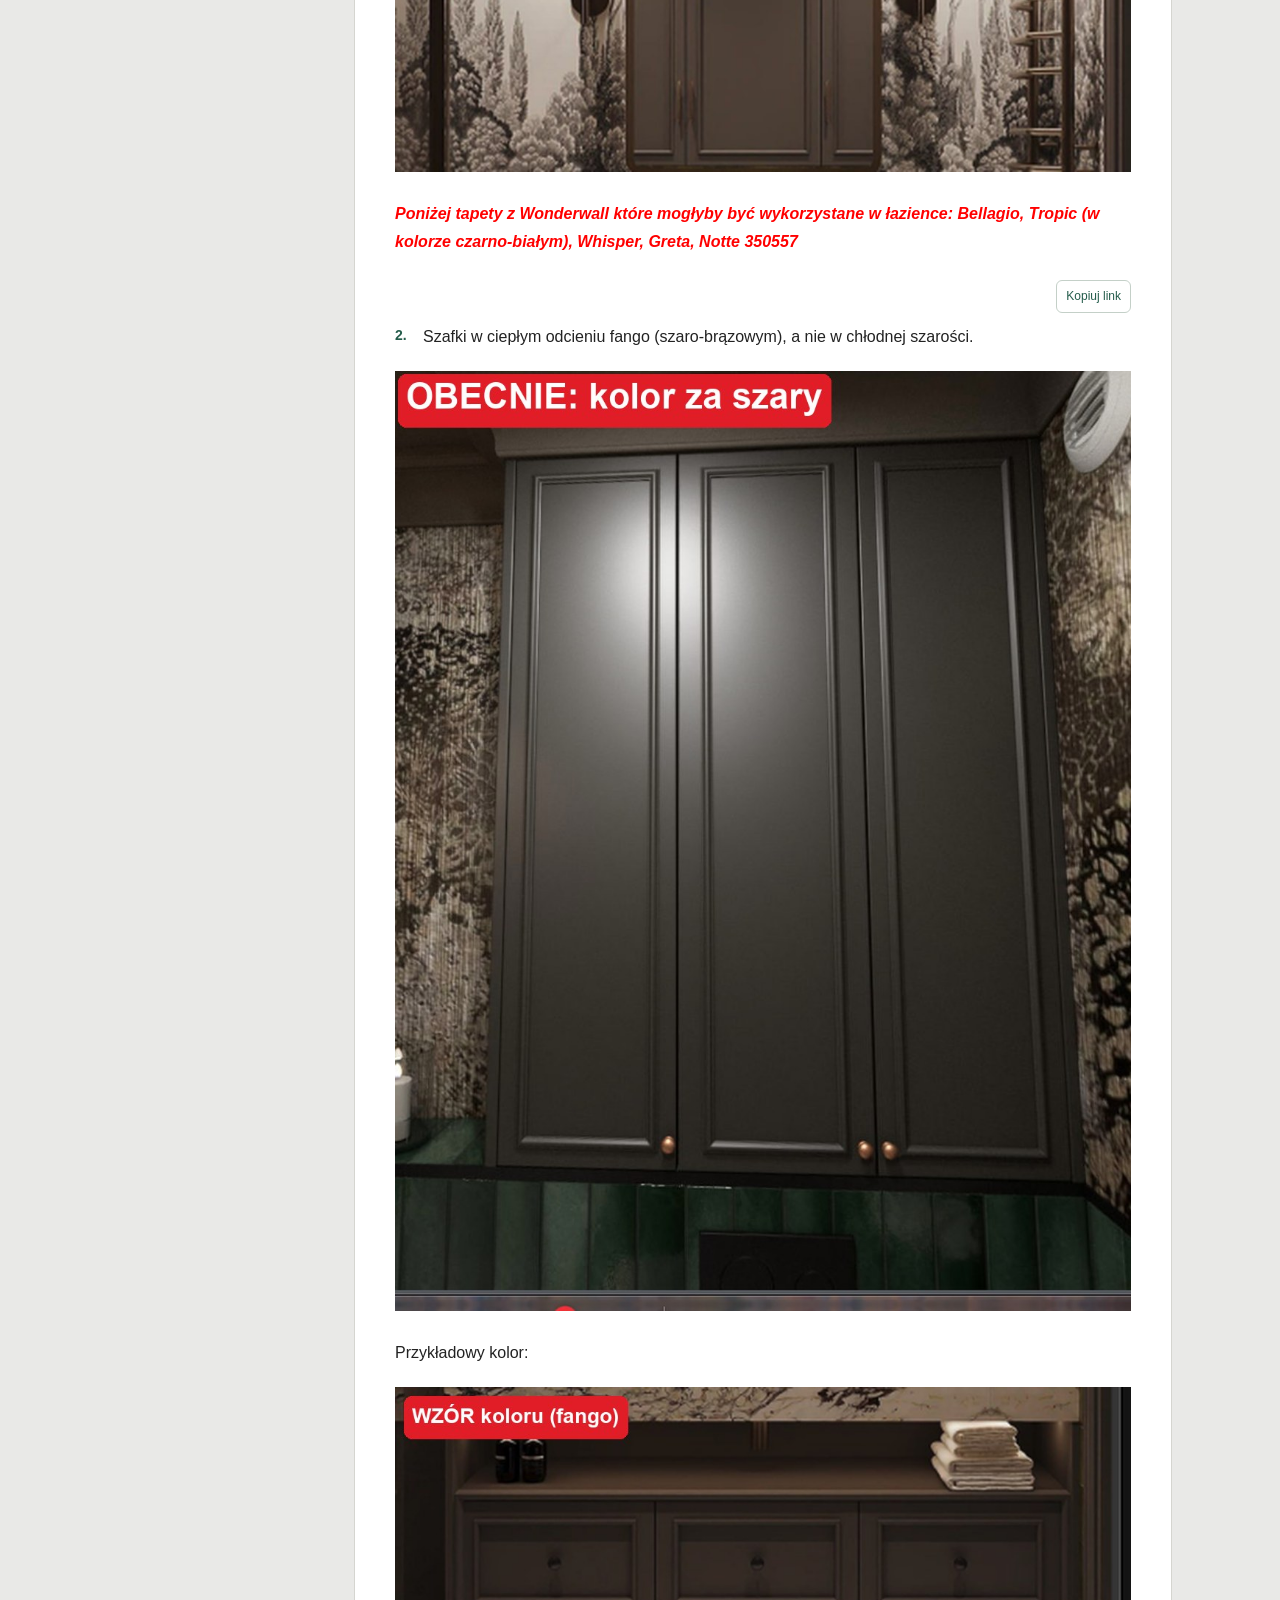
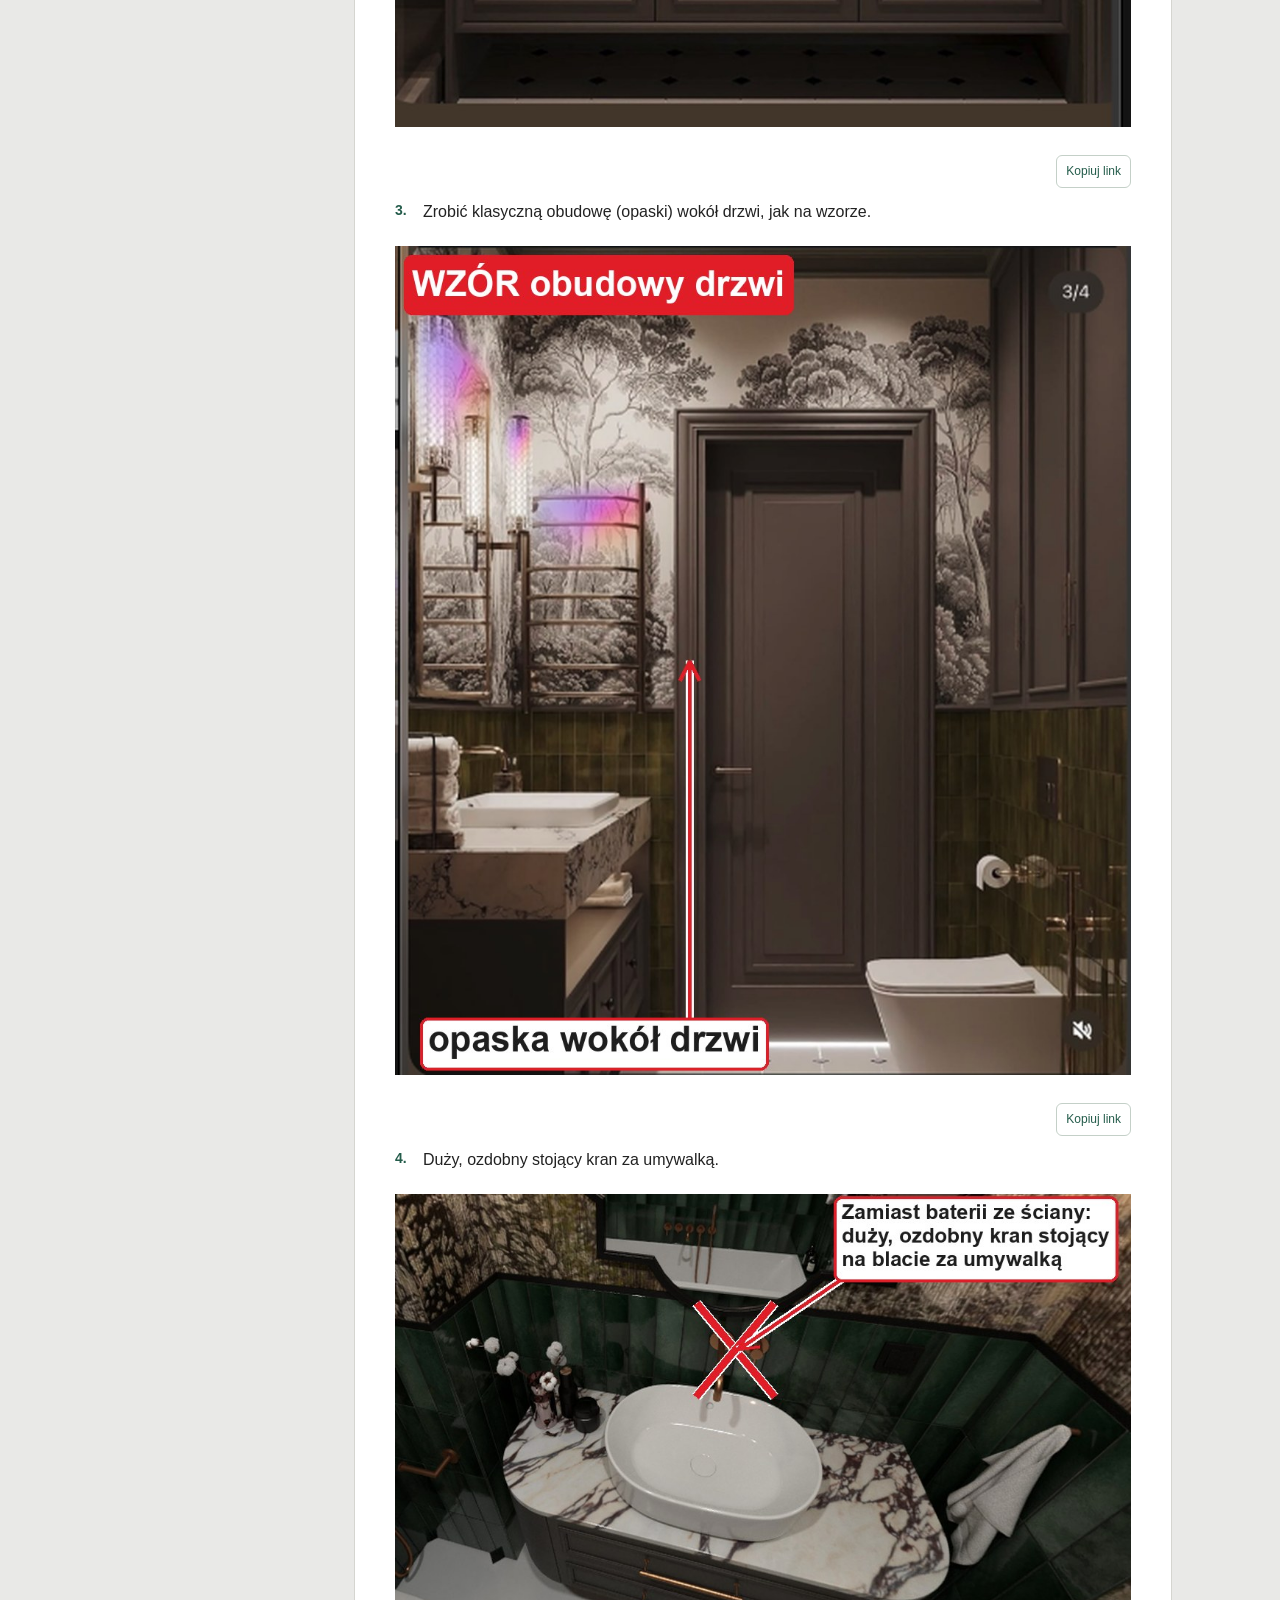
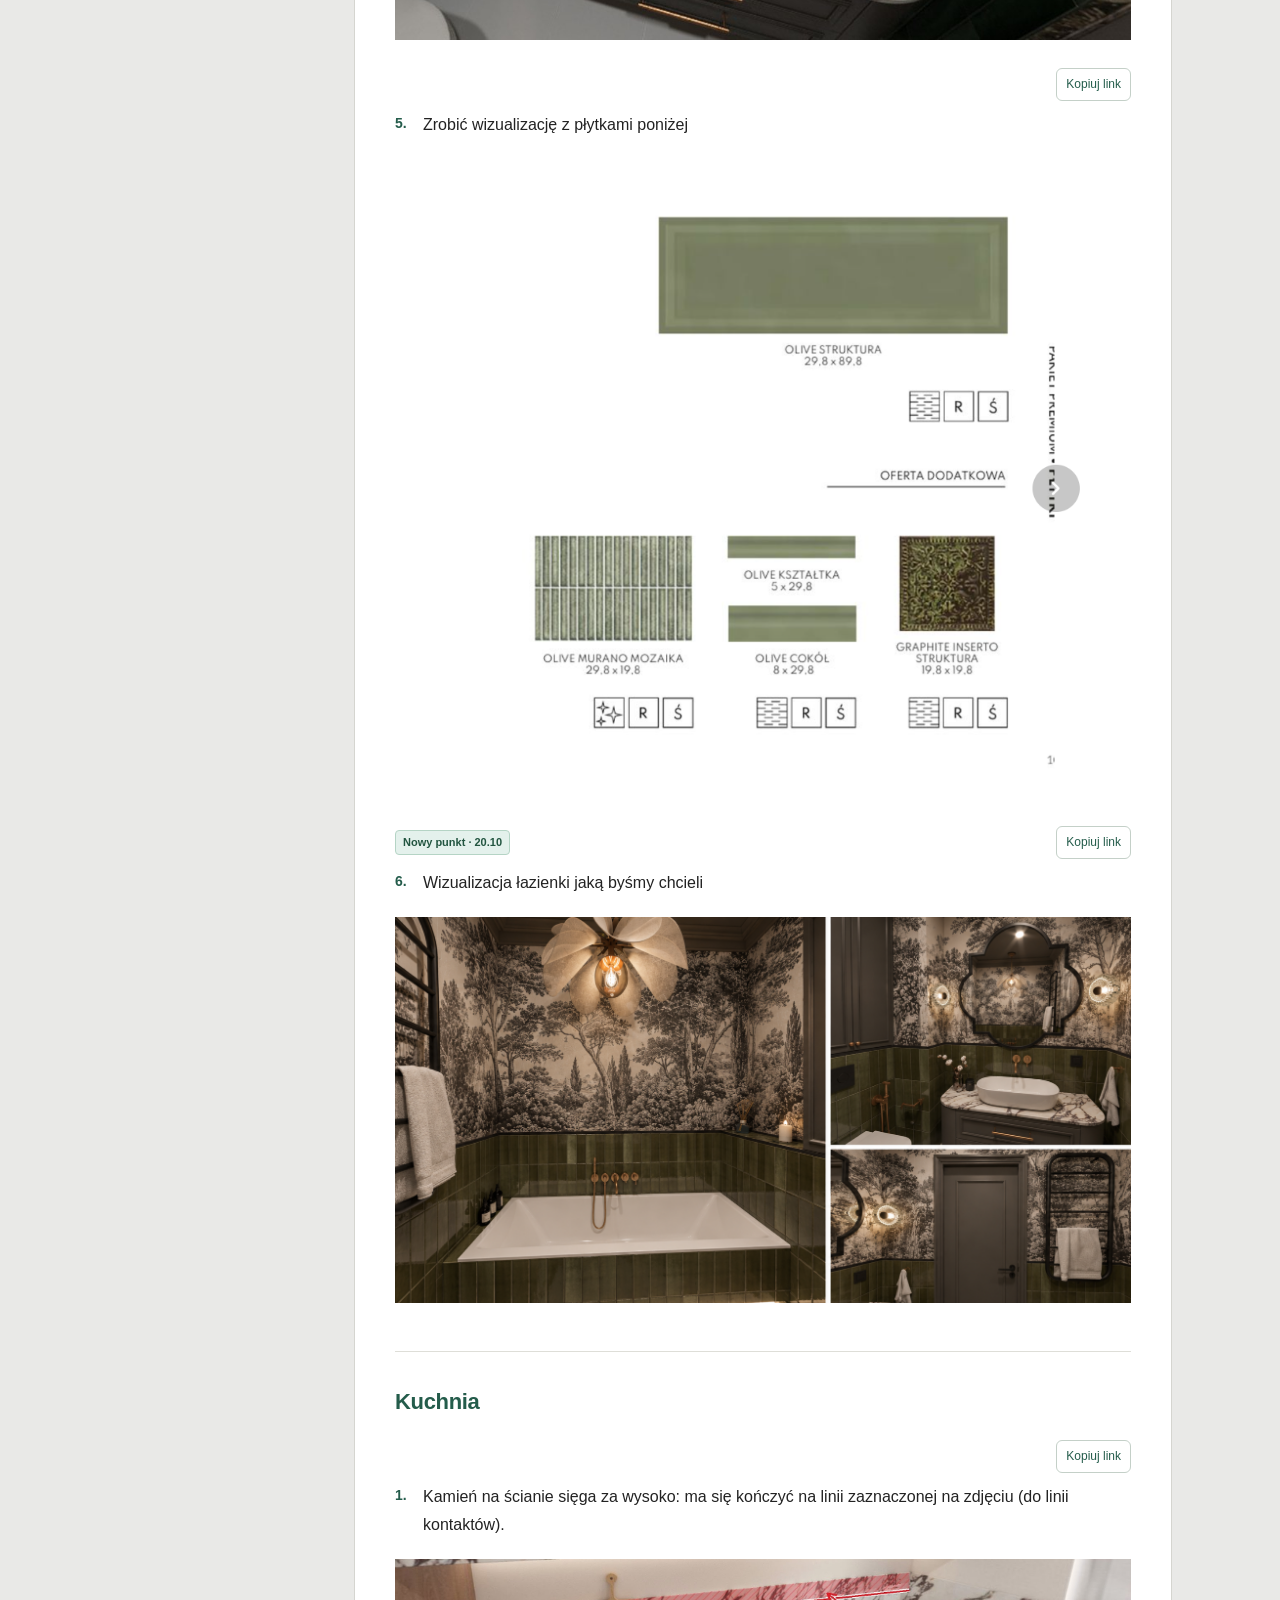
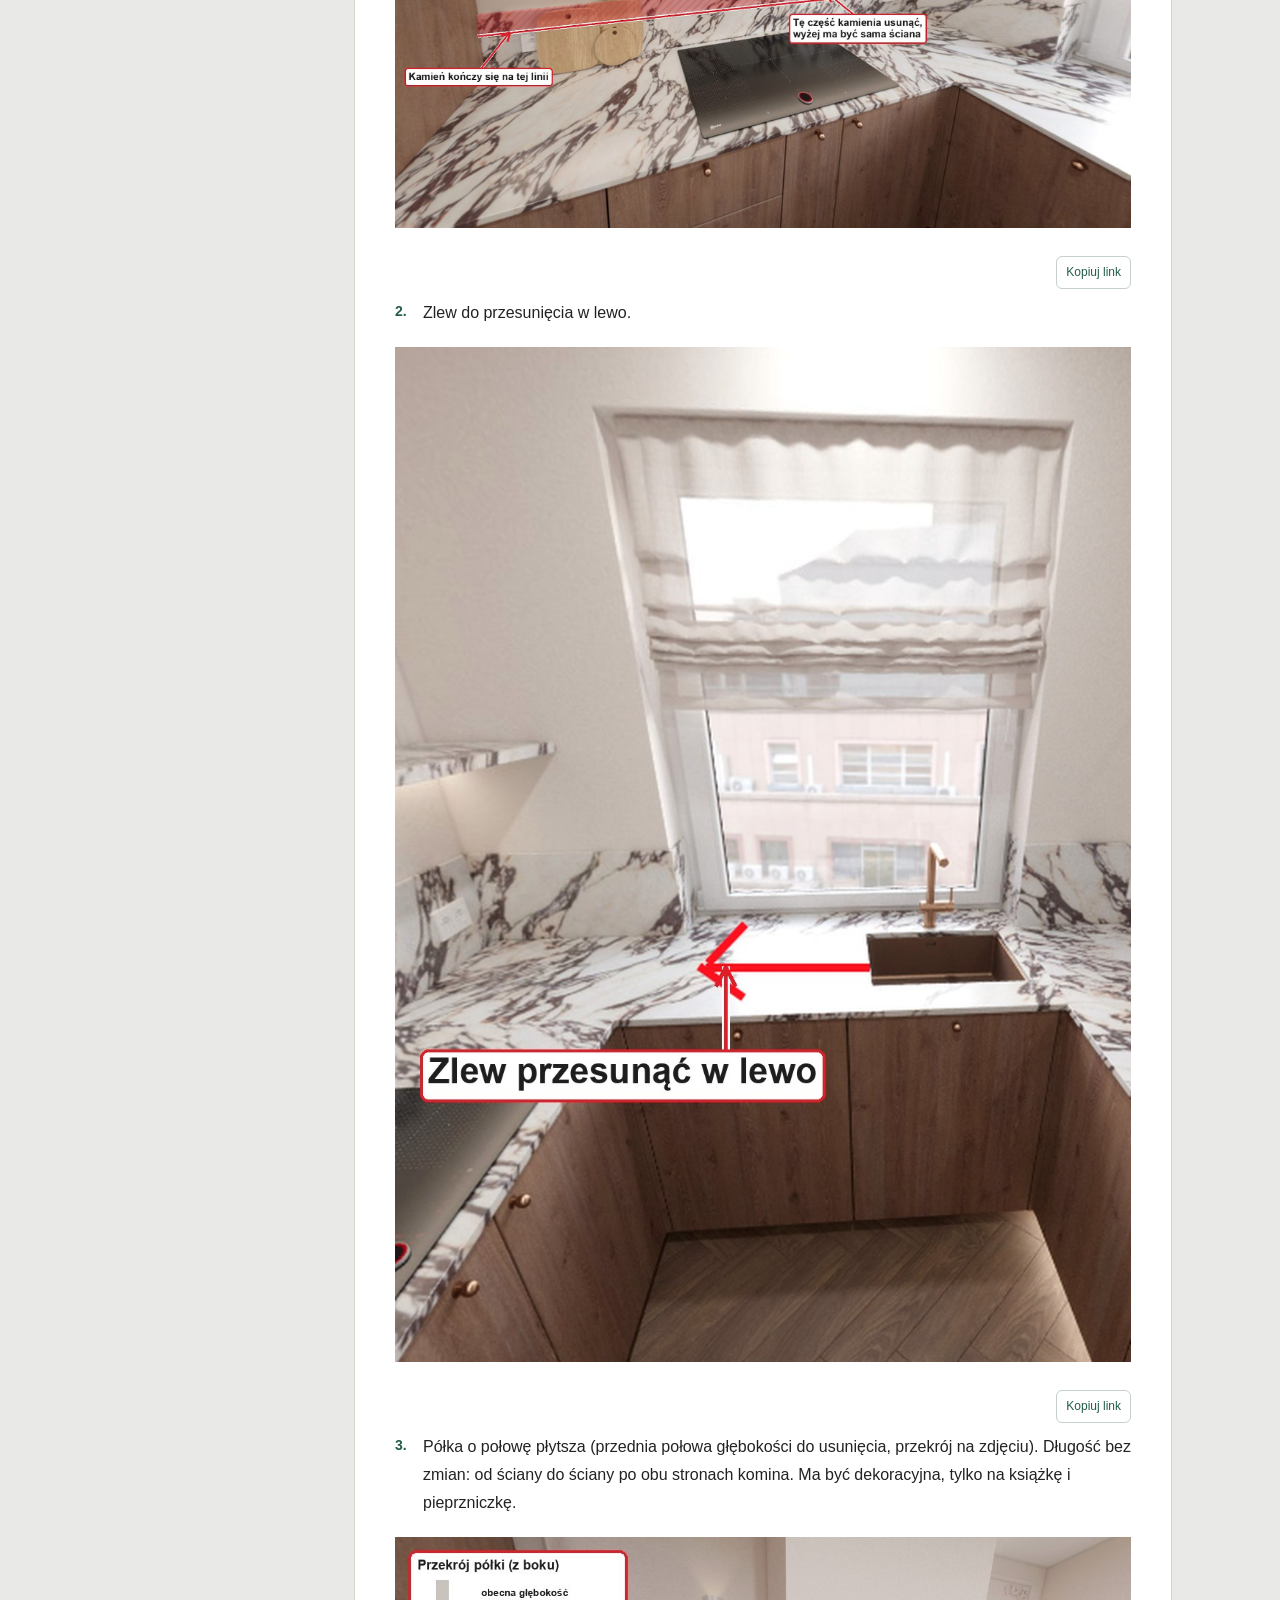
